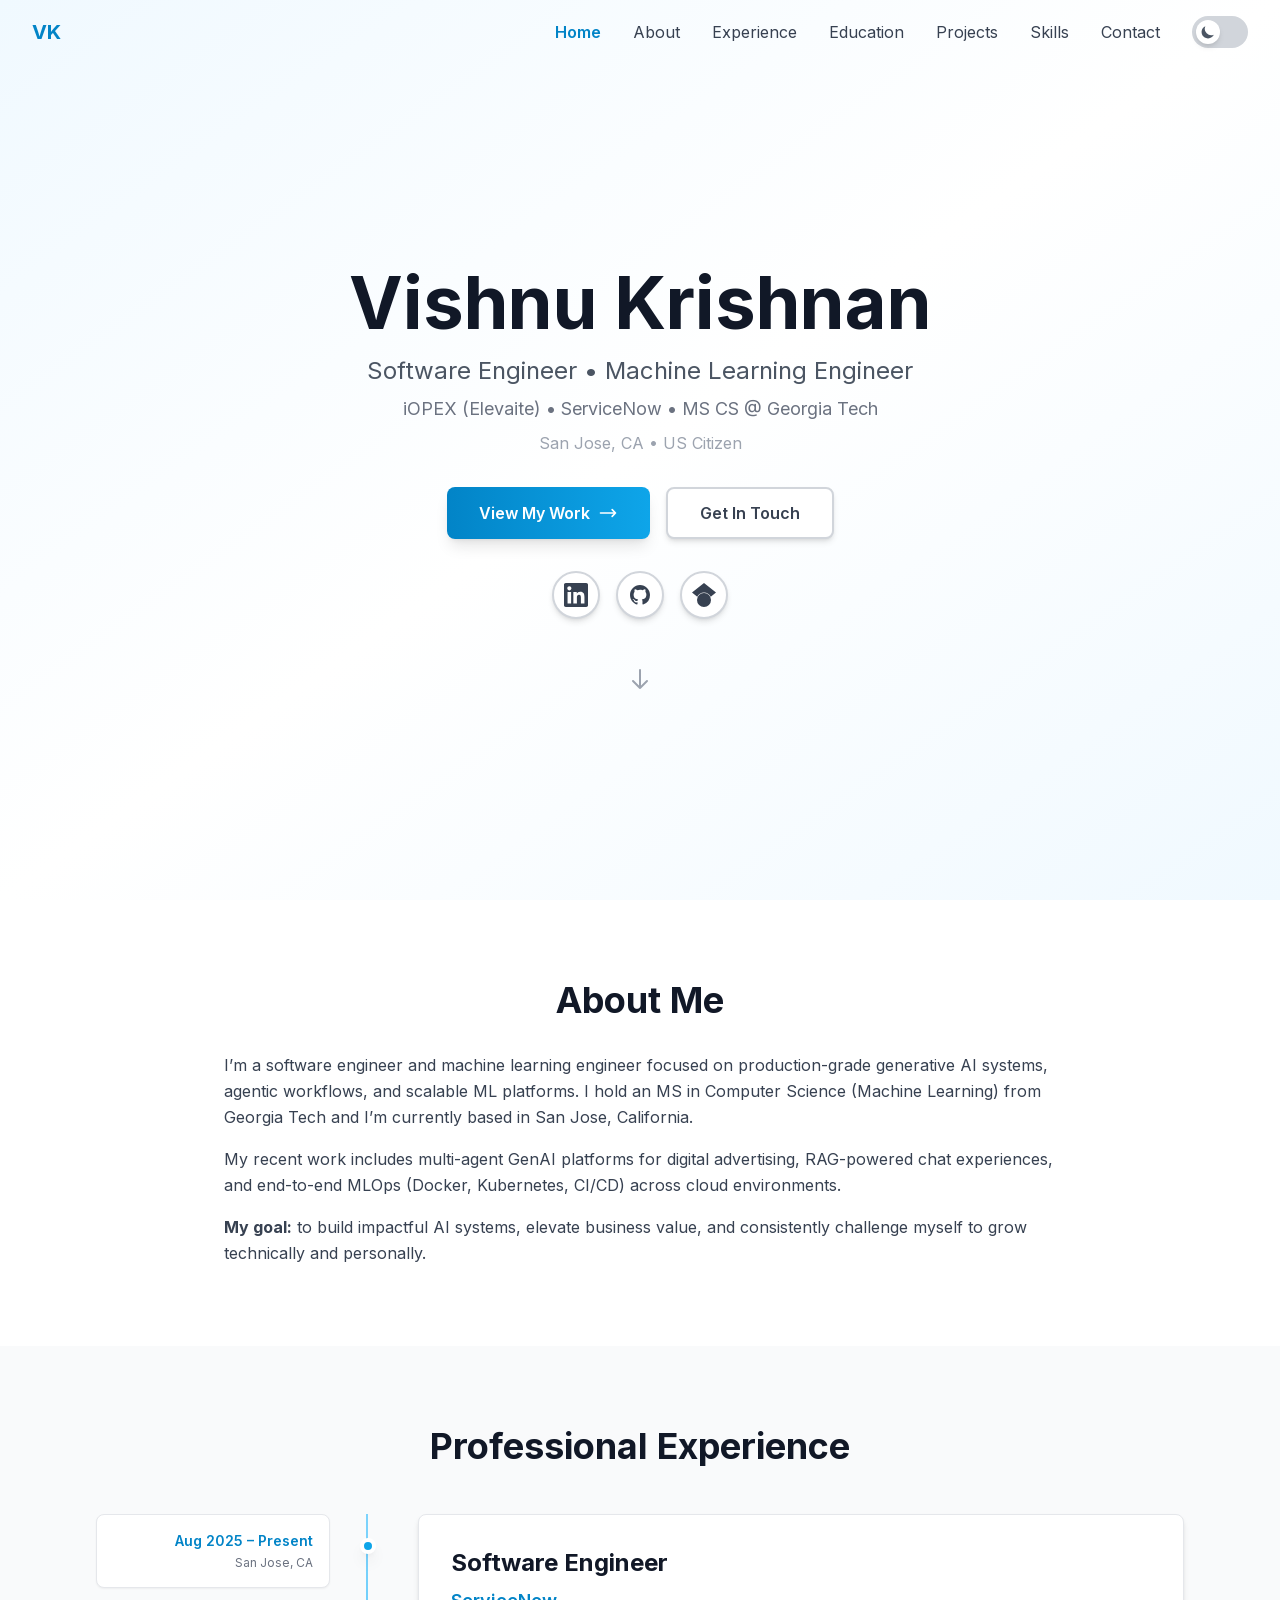
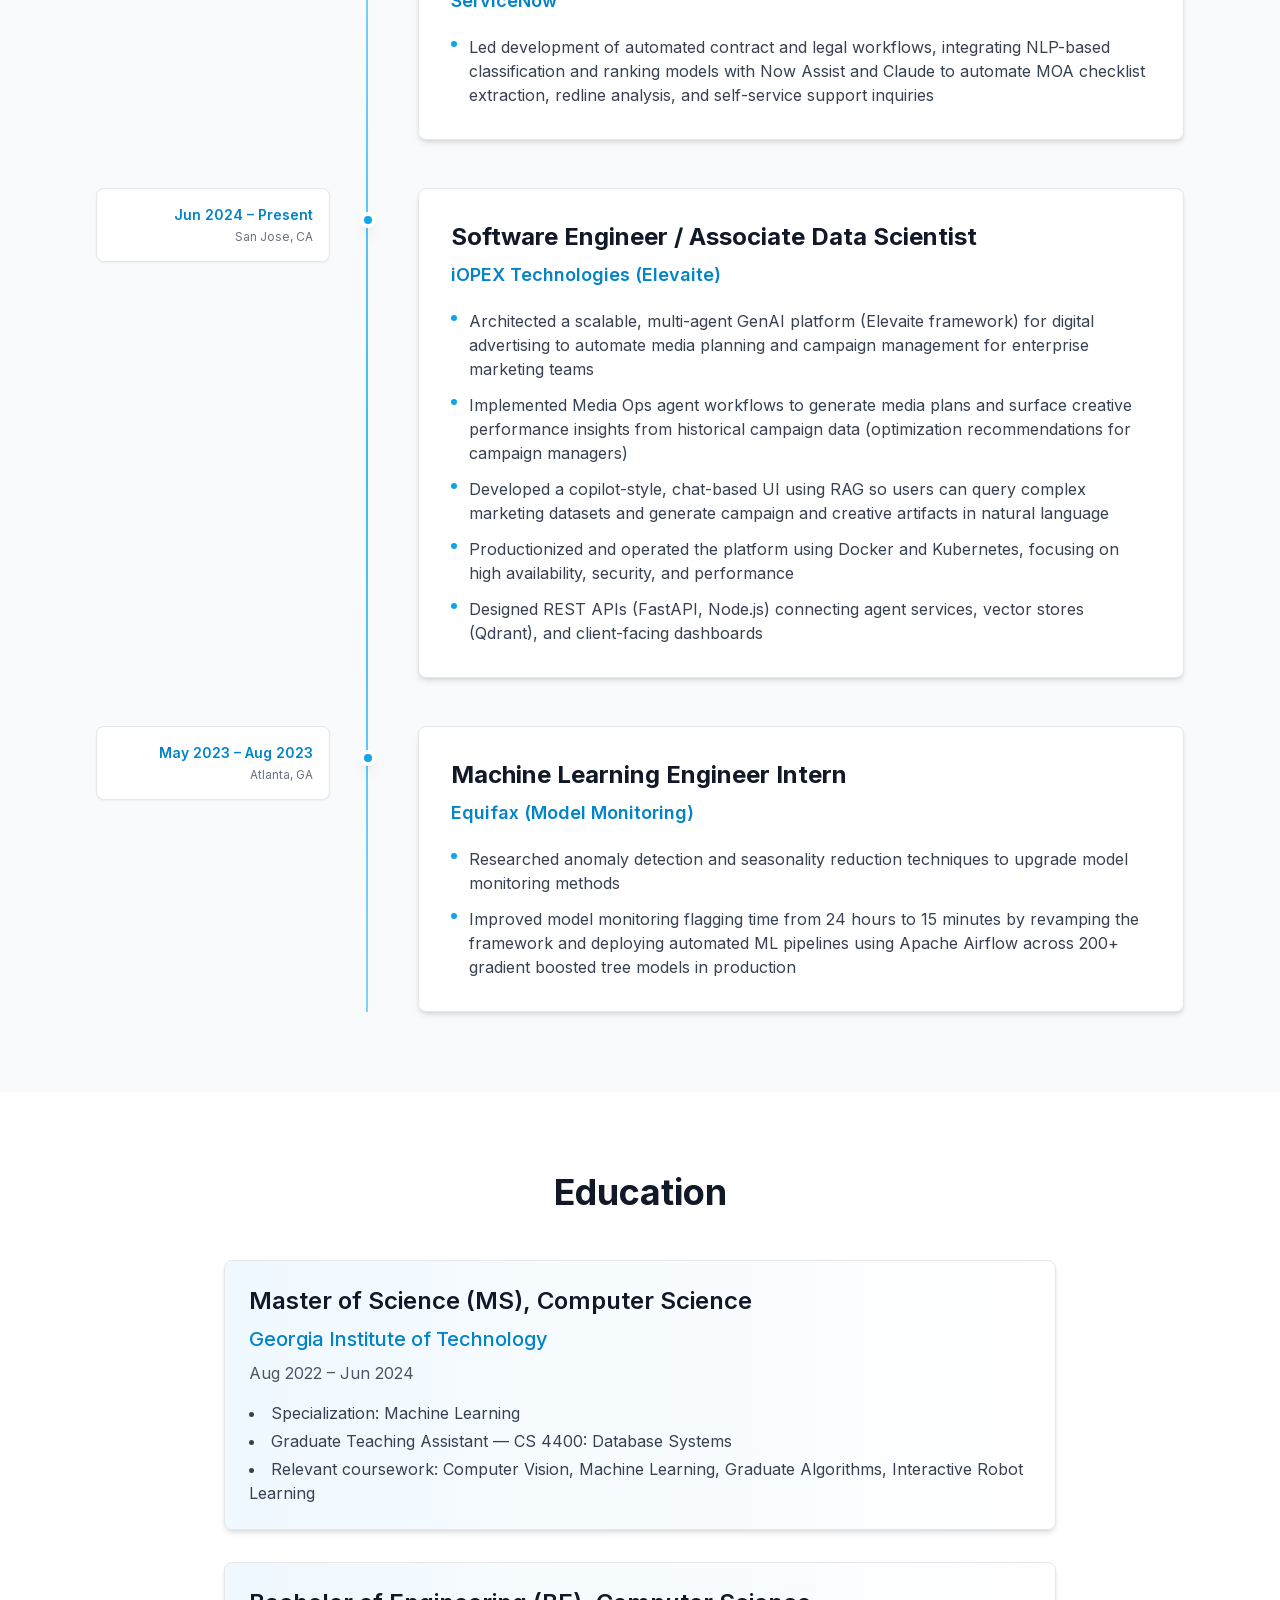
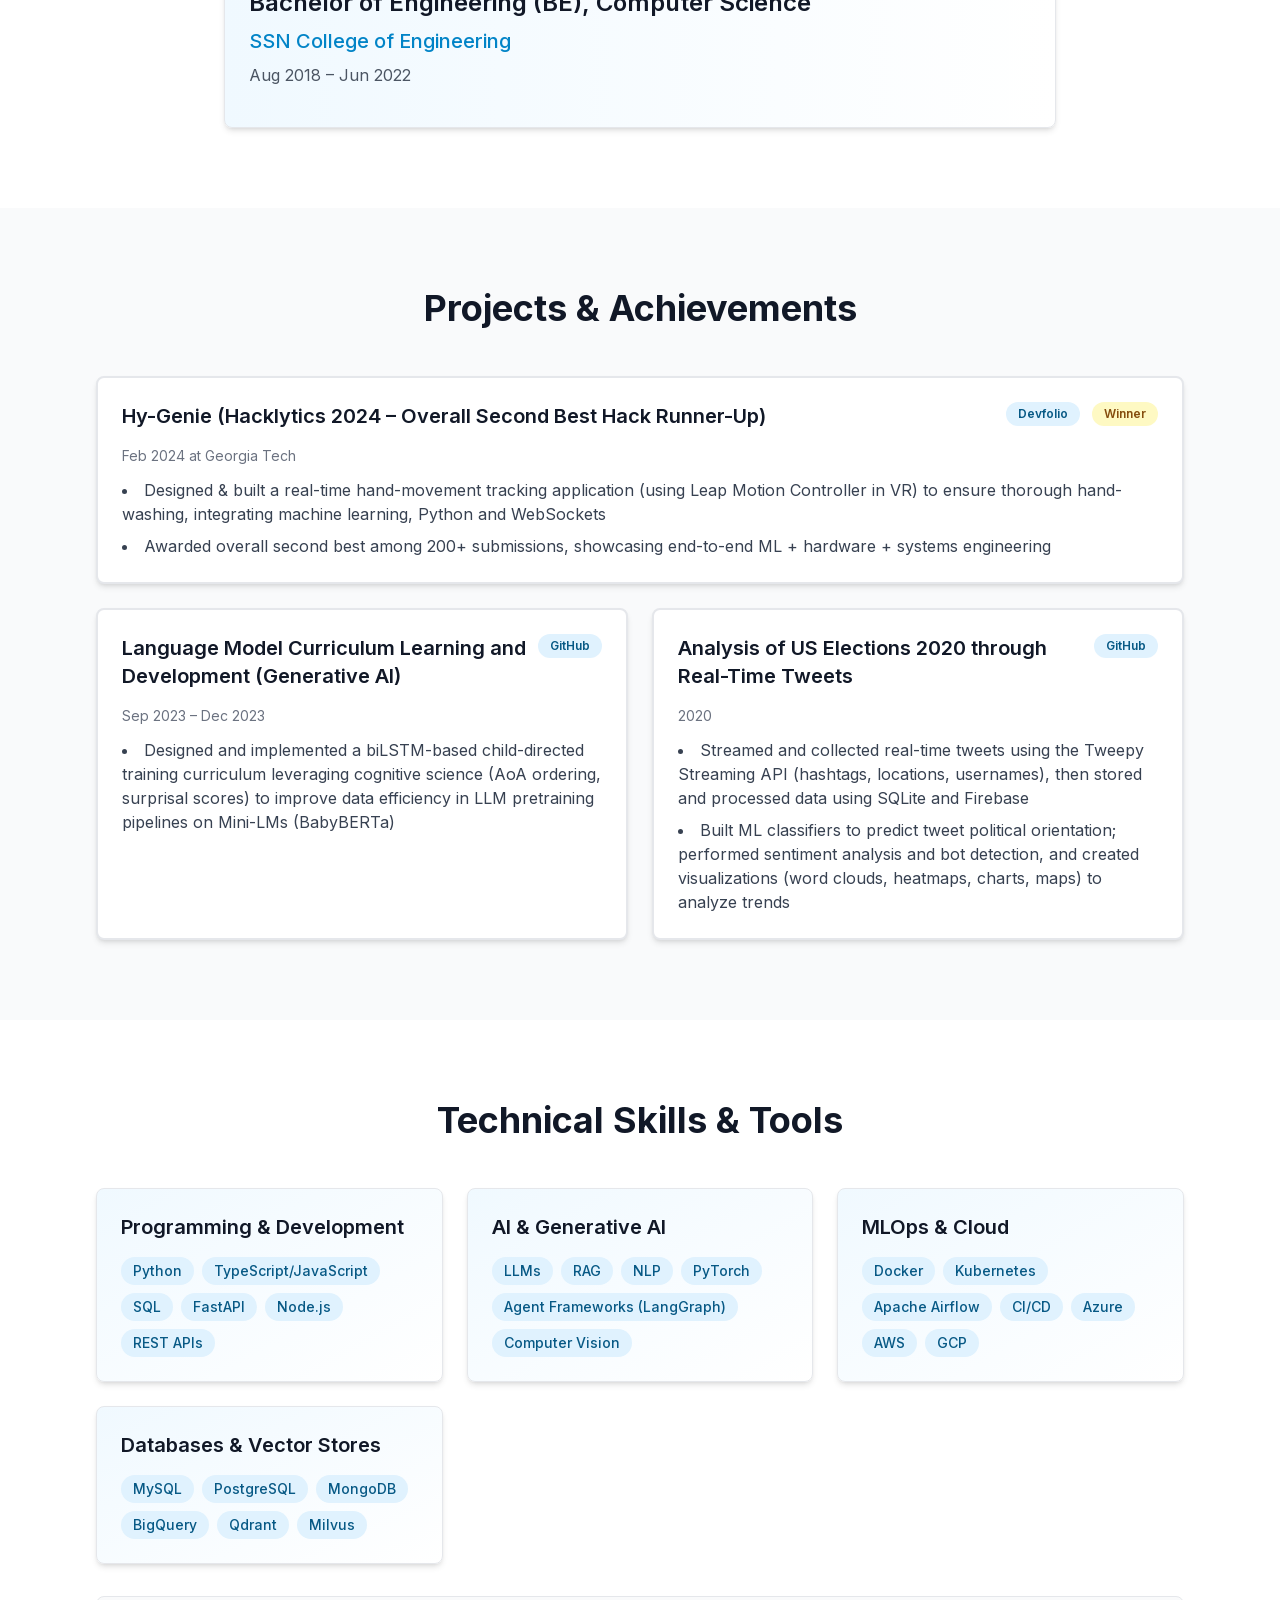
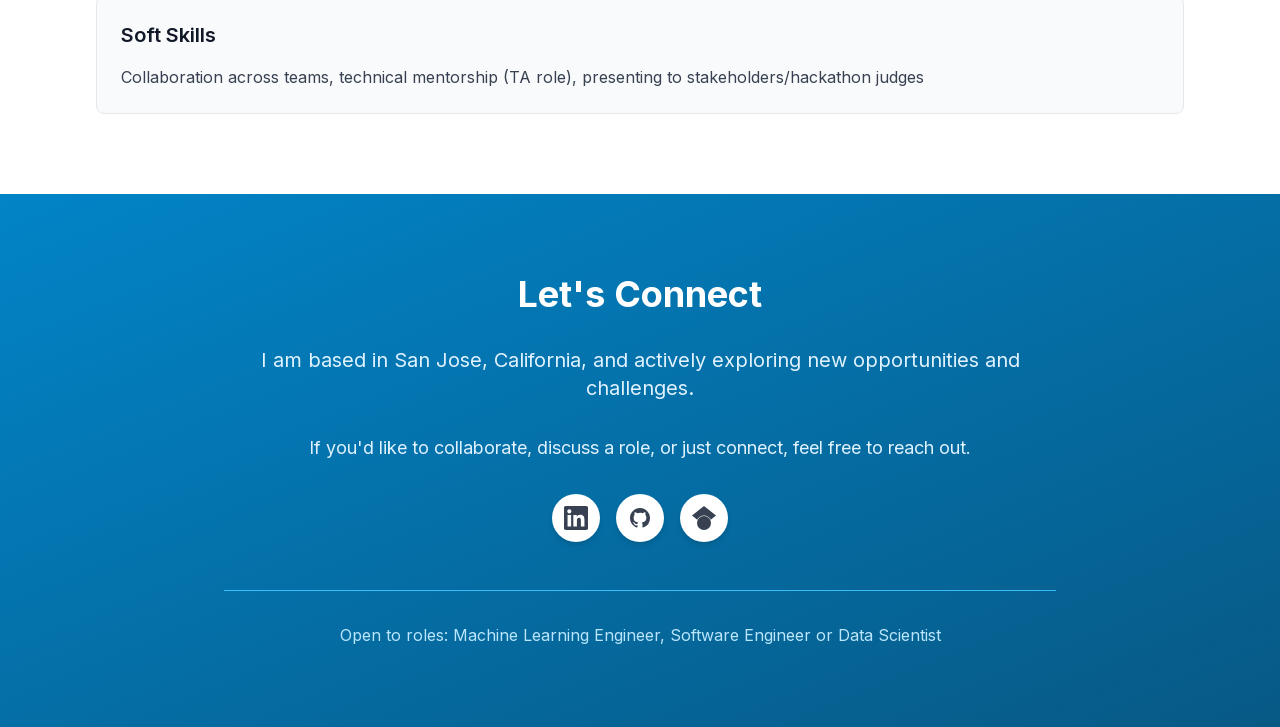
==== index.html @ e39f7e52 "Deploy from 47ae79b87de64cad9a651f3a9d66c6496c48bd97" ====
<!DOCTYPE html><!--d2uGFlvazIQq49kBlfays--><html lang="en"><head><meta charSet="utf-8"/><meta name="viewport" content="width=device-width, initial-scale=1"/><link rel="preload" href="/_next/static/media/e4af272ccee01ff0-s.p.woff2" as="font" crossorigin="" type="font/woff2"/><link rel="stylesheet" href="/_next/static/css/2ed8028b4130b2f9.css" data-precedence="next"/><link rel="preload" as="script" fetchPriority="low" href="/_next/static/chunks/webpack-615d639bc620ad9d.js"/><script src="/_next/static/chunks/4bd1b696-c023c6e3521b1417.js" async=""></script><script src="/_next/static/chunks/255-ef5aca904e43acf3.js" async=""></script><script src="/_next/static/chunks/main-app-638ebff8f146d0a7.js" async=""></script><script src="/_next/static/chunks/app/layout-6a47967f310f1dbd.js" async=""></script><script src="/_next/static/chunks/app/page-94060daf1f80b3a6.js" async=""></script><meta name="next-size-adjust" content=""/><title>Vishnu Krishnan | Software Engineer &amp; Machine Learning Engineer</title><meta name="description" content="Software Engineer and Machine Learning Engineer with experience in generative AI, agentic workflows, RAG systems, MLOps, and scalable production platforms."/><meta property="og:title" content="Vishnu Krishnan | Software Engineer &amp; Machine Learning Engineer"/><meta property="og:description" content="Software Engineer and Machine Learning Engineer with experience in generative AI, agentic workflows, RAG systems, MLOps, and scalable production platforms."/><meta property="og:url" content="https://vishnukk33.github.io/Vishnu_Resume/"/><meta property="og:site_name" content="Vishnu Krishnan Portfolio"/><meta property="og:locale" content="en_US"/><meta property="og:type" content="website"/><meta name="twitter:card" content="summary_large_image"/><meta name="twitter:title" content="Vishnu Krishnan | Software Engineer &amp; Machine Learning Engineer"/><meta name="twitter:description" content="Software Engineer and Machine Learning Engineer with experience in generative AI, agentic workflows, RAG systems, MLOps, and scalable production platforms."/><link rel="icon" href="/icon.svg?74b4d57d256faf26" type="image/svg+xml" sizes="any"/><script src="/_next/static/chunks/polyfills-42372ed130431b0a.js" noModule=""></script></head><body class="__className_f367f3"><div hidden=""><!--$--><!--/$--></div><main class="min-h-screen"><nav class="fixed top-0 left-0 right-0 z-50 transition-all duration-300 bg-transparent"><div class="max-w-7xl mx-auto px-4 sm:px-6 lg:px-8"><div class="flex justify-between items-center h-16"><div class="text-xl font-bold text-primary-600 dark:text-primary-400">VK</div><div class="hidden md:flex space-x-8 items-center"><button class="transition-colors duration-200 text-gray-700 dark:text-gray-300 hover:text-primary-600 dark:hover:text-primary-400">Home</button><button class="transition-colors duration-200 text-gray-700 dark:text-gray-300 hover:text-primary-600 dark:hover:text-primary-400">About</button><button class="transition-colors duration-200 text-gray-700 dark:text-gray-300 hover:text-primary-600 dark:hover:text-primary-400">Experience</button><button class="transition-colors duration-200 text-gray-700 dark:text-gray-300 hover:text-primary-600 dark:hover:text-primary-400">Education</button><button class="transition-colors duration-200 text-gray-700 dark:text-gray-300 hover:text-primary-600 dark:hover:text-primary-400">Projects</button><button class="transition-colors duration-200 text-gray-700 dark:text-gray-300 hover:text-primary-600 dark:hover:text-primary-400">Skills</button><button class="transition-colors duration-200 text-gray-700 dark:text-gray-300 hover:text-primary-600 dark:hover:text-primary-400">Contact</button><button class="relative w-14 h-8 rounded-full bg-gray-300 dark:bg-gray-700 transition-colors duration-300 focus:outline-none focus:ring-2 focus:ring-primary-500 focus:ring-offset-2 dark:focus:ring-offset-gray-800" aria-label="Toggle dark mode"><span class="absolute top-1 left-1 w-6 h-6 bg-white rounded-full shadow-md transform transition-transform duration-300 translate-x-0"><span class="absolute inset-0 flex items-center justify-center"><svg class="w-4 h-4 text-gray-600" fill="currentColor" viewBox="0 0 20 20"><path d="M17.293 13.293A8 8 0 016.707 2.707a8.001 8.001 0 1010.586 10.586z"></path></svg></span></span></button></div><div class="flex items-center gap-4 md:hidden"><button class="relative w-14 h-8 rounded-full bg-gray-300 dark:bg-gray-700 transition-colors duration-300 focus:outline-none focus:ring-2 focus:ring-primary-500 focus:ring-offset-2 dark:focus:ring-offset-gray-800" aria-label="Toggle dark mode"><span class="absolute top-1 left-1 w-6 h-6 bg-white rounded-full shadow-md transform transition-transform duration-300 translate-x-0"><span class="absolute inset-0 flex items-center justify-center"><svg class="w-4 h-4 text-gray-600" fill="currentColor" viewBox="0 0 20 20"><path d="M17.293 13.293A8 8 0 016.707 2.707a8.001 8.001 0 1010.586 10.586z"></path></svg></span></span></button><button class="text-gray-700 dark:text-gray-300 hover:text-primary-600 dark:hover:text-primary-400 transition-colors duration-200 p-2" aria-label="Toggle menu">☰</button></div></div><div class="md:hidden overflow-hidden transition-all duration-300 ease-in-out max-h-0 opacity-0"><div class="border-t border-gray-200 dark:border-gray-700 py-4 pb-6"><div class="flex flex-col space-y-2 px-2"><button class="text-left px-4 py-2.5 rounded-md transition-colors duration-200 text-gray-700 dark:text-gray-300 hover:text-primary-600 dark:hover:text-primary-400 hover:bg-gray-100 dark:hover:bg-gray-800">Home</button><button class="text-left px-4 py-2.5 rounded-md transition-colors duration-200 text-gray-700 dark:text-gray-300 hover:text-primary-600 dark:hover:text-primary-400 hover:bg-gray-100 dark:hover:bg-gray-800">About</button><button class="text-left px-4 py-2.5 rounded-md transition-colors duration-200 text-gray-700 dark:text-gray-300 hover:text-primary-600 dark:hover:text-primary-400 hover:bg-gray-100 dark:hover:bg-gray-800">Experience</button><button class="text-left px-4 py-2.5 rounded-md transition-colors duration-200 text-gray-700 dark:text-gray-300 hover:text-primary-600 dark:hover:text-primary-400 hover:bg-gray-100 dark:hover:bg-gray-800">Education</button><button class="text-left px-4 py-2.5 rounded-md transition-colors duration-200 text-gray-700 dark:text-gray-300 hover:text-primary-600 dark:hover:text-primary-400 hover:bg-gray-100 dark:hover:bg-gray-800">Projects</button><button class="text-left px-4 py-2.5 rounded-md transition-colors duration-200 text-gray-700 dark:text-gray-300 hover:text-primary-600 dark:hover:text-primary-400 hover:bg-gray-100 dark:hover:bg-gray-800">Skills</button><button class="text-left px-4 py-2.5 rounded-md transition-colors duration-200 text-gray-700 dark:text-gray-300 hover:text-primary-600 dark:hover:text-primary-400 hover:bg-gray-100 dark:hover:bg-gray-800">Contact</button></div></div></div></div></nav><section id="home" class="min-h-screen flex items-center justify-center bg-gradient-to-br from-primary-50 via-white to-primary-50 dark:from-gray-900 dark:via-gray-800 dark:to-gray-900 pt-16"><div class="max-w-4xl mx-auto px-4 sm:px-6 lg:px-8 text-center"><div class="mb-8"><h1 class="text-5xl md:text-7xl font-bold text-gray-900 dark:text-white mb-4">Vishnu Krishnan</h1><p class="text-xl md:text-2xl text-gray-600 dark:text-gray-300 mb-2">Software Engineer • Machine Learning Engineer</p><p class="text-lg text-gray-500 dark:text-gray-400">iOPEX (Elevaite) • ServiceNow • MS CS @ Georgia Tech</p><p class="text-base text-gray-400 dark:text-gray-400 mt-2">San Jose, CA • US Citizen</p></div><div class="flex flex-wrap justify-center gap-4 mt-8 mb-8"><button class="px-8 py-3 bg-gradient-to-r from-primary-600 to-primary-500 dark:from-primary-500 dark:to-primary-400 text-white rounded-lg hover:from-primary-700 hover:to-primary-600 dark:hover:from-primary-600 dark:hover:to-primary-500 transition-all duration-200 shadow-lg hover:shadow-xl font-semibold flex items-center gap-2">View My Work<svg class="w-5 h-5" fill="none" stroke-linecap="round" stroke-linejoin="round" stroke-width="2" viewBox="0 0 24 24" stroke="currentColor"><path d="M17 8l4 4m0 0l-4 4m4-4H3"></path></svg></button><button class="px-8 py-3 bg-white dark:bg-gray-800 text-gray-700 dark:text-gray-200 border-2 border-gray-300 dark:border-gray-600 rounded-lg hover:border-gray-400 dark:hover:border-gray-500 hover:bg-gray-50 dark:hover:bg-gray-700 transition-all duration-200 shadow-md hover:shadow-lg font-semibold">Get In Touch</button></div><div class="flex justify-center gap-4 mt-8"><a href="https://www.linkedin.com/in/vishnukkrishnan/" target="_blank" rel="noopener noreferrer" class="w-12 h-12 bg-white dark:bg-gray-800 border-2 border-gray-300 dark:border-gray-600 rounded-full flex items-center justify-center hover:border-primary-500 dark:hover:border-primary-400 hover:bg-primary-50 dark:hover:bg-primary-900/20 transition-all duration-200 shadow-md hover:shadow-lg" aria-label="LinkedIn"><svg class="w-6 h-6 text-gray-700 dark:text-gray-300" fill="currentColor" viewBox="0 0 24 24"><path d="M20.447 20.452h-3.554v-5.569c0-1.328-.027-3.037-1.852-3.037-1.853 0-2.136 1.445-2.136 2.939v5.667H9.351V9h3.414v1.561h.046c.477-.9 1.637-1.85 3.37-1.85 3.601 0 4.267 2.37 4.267 5.455v6.286zM5.337 7.433c-1.144 0-2.063-.926-2.063-2.065 0-1.138.92-2.063 2.063-2.063 1.14 0 2.064.925 2.064 2.063 0 1.139-.925 2.065-2.064 2.065zm1.782 13.019H3.555V9h3.564v11.452zM22.225 0H1.771C.792 0 0 .774 0 1.729v20.542C0 23.227.792 24 1.771 24h20.451C23.2 24 24 23.227 24 22.271V1.729C24 .774 23.2 0 22.222 0h.003z"></path></svg></a><a href="https://github.com/Vishnukk33/" target="_blank" rel="noopener noreferrer" class="w-12 h-12 bg-white dark:bg-gray-800 border-2 border-gray-300 dark:border-gray-600 rounded-full flex items-center justify-center hover:border-gray-800 dark:hover:border-gray-400 hover:bg-gray-50 dark:hover:bg-gray-700 transition-all duration-200 shadow-md hover:shadow-lg" aria-label="GitHub"><svg class="w-6 h-6 text-gray-700 dark:text-gray-300" fill="currentColor" viewBox="0 0 24 24"><path fill-rule="evenodd" d="M12 2C6.477 2 2 6.484 2 12.017c0 4.425 2.865 8.18 6.839 9.504.5.092.682-.217.682-.483 0-.237-.008-.868-.013-1.703-2.782.605-3.369-1.343-3.369-1.343-.454-1.158-1.11-1.466-1.11-1.466-.908-.62.069-.608.069-.608 1.003.07 1.531 1.032 1.531 1.032.892 1.53 2.341 1.088 2.91.832.092-.647.35-1.088.636-1.338-2.22-.253-4.555-1.113-4.555-4.951 0-1.093.39-1.988 1.029-2.688-.103-.253-.446-1.272.098-2.65 0 0 .84-.27 2.75 1.026A9.564 9.564 0 0112 6.844c.85.004 1.705.115 2.504.337 1.909-1.296 2.747-1.027 2.747-1.027.546 1.379.202 2.398.1 2.651.64.7 1.028 1.595 1.028 2.688 0 3.848-2.339 4.695-4.566 4.943.359.309.678.92.678 1.855 0 1.338-.012 2.419-.012 2.747 0 .268.18.58.688.482A10.019 10.019 0 0022 12.017C22 6.484 17.522 2 12 2z" clip-rule="evenodd"></path></svg></a><a href="https://scholar.google.com/citations?user=-qwIeaEAAAAJ&amp;hl=en" target="_blank" rel="noopener noreferrer" class="w-12 h-12 bg-white dark:bg-gray-800 border-2 border-gray-300 dark:border-gray-600 rounded-full flex items-center justify-center hover:border-blue-600 dark:hover:border-blue-400 hover:bg-blue-50 dark:hover:bg-blue-900/20 transition-all duration-200 shadow-md hover:shadow-lg" aria-label="Google Scholar"><svg class="w-6 h-6 text-gray-700 dark:text-gray-300" fill="currentColor" viewBox="0 0 24 24"><path d="M5.242 13.769L0 9.5 12 0l12 9.5-5.242 4.269C17.548 11.249 14.978 9.5 12 9.5c-2.977 0-5.548 1.748-6.758 4.269zM12 10a7 7 0 1 0 0 14 7 7 0 0 0 0-14z"></path></svg></a></div><div class="mt-12"><a href="#about" class="inline-block animate-bounce"><svg class="w-6 h-6 text-gray-400 dark:text-gray-400" fill="none" stroke-linecap="round" stroke-linejoin="round" stroke-width="2" viewBox="0 0 24 24" stroke="currentColor"><path d="M19 14l-7 7m0 0l-7-7m7 7V3"></path></svg></a></div></div></section><section id="about" class="py-20 bg-white dark:bg-gray-900"><div class="max-w-4xl mx-auto px-4 sm:px-6 lg:px-8"><h2 class="text-4xl font-bold text-gray-900 dark:text-white mb-8 text-center">About Me</h2><div class="prose prose-lg max-w-none dark:prose-invert"><p class="text-gray-700 dark:text-gray-300 leading-relaxed mb-4">I’m a software engineer and machine learning engineer focused on production-grade generative AI systems, agentic workflows, and scalable ML platforms. I hold an MS in Computer Science (Machine Learning) from Georgia Tech and I’m currently based in San Jose, California.</p><p class="text-gray-700 dark:text-gray-300 leading-relaxed mb-4">My recent work includes multi-agent GenAI platforms for digital advertising, RAG-powered chat experiences, and end-to-end MLOps (Docker, Kubernetes, CI/CD) across cloud environments.</p><p class="text-gray-700 dark:text-gray-300 leading-relaxed"><strong>My goal:</strong> to build impactful AI systems, elevate business value, and consistently challenge myself to grow technically and personally.</p></div></div></section><section id="experience" class="py-12 sm:py-16 md:py-20 bg-gray-50 dark:bg-gray-800"><div class="max-w-6xl mx-auto px-4 sm:px-6 lg:px-8"><h2 class="text-3xl sm:text-4xl font-bold text-gray-900 dark:text-white mb-8 sm:mb-12 text-center">Professional Experience</h2><div class="relative"><div class="absolute left-8 md:left-1/4 top-0 bottom-0 w-0.5 bg-gradient-to-b from-primary-300 via-primary-400 to-primary-300 dark:from-primary-700 dark:via-primary-600 dark:to-primary-700 transform md:-translate-x-0.5 hidden md:block"></div><div class="space-y-6 sm:space-y-8 md:space-y-12"><div class="relative flex flex-col md:flex-row gap-4 md:gap-6 group"><div class="absolute left-8 md:left-1/4 top-6 w-4 h-4 rounded-full bg-primary-500 dark:bg-primary-400 border-4 border-white dark:border-gray-800 shadow-lg transform md:-translate-x-2 z-10 hidden md:block"></div><div class="md:w-1/4 md:pr-8 md:text-right order-1"><div class="bg-white dark:bg-gray-900 rounded-lg shadow-sm p-3 sm:p-4 md:p-4 border border-gray-200 dark:border-gray-700 group-hover:shadow-md transition-all duration-300"><p class="text-xs sm:text-sm font-semibold text-primary-600 dark:text-primary-400 mb-1">Aug 2025 – Present</p><p class="text-xs text-gray-500 dark:text-gray-400">San Jose, CA</p></div></div><div class="md:w-3/4 md:pl-8 order-2"><div class="bg-white dark:bg-gray-900 rounded-lg shadow-md p-5 sm:p-6 md:p-8 border border-gray-200 dark:border-gray-700 hover:shadow-xl hover:border-primary-300 dark:hover:border-primary-600 transition-all duration-300"><div class="mb-4 sm:mb-5"><h3 class="text-xl sm:text-2xl font-bold text-gray-900 dark:text-white mb-1 sm:mb-2">Software Engineer</h3><p class="text-base sm:text-lg text-primary-600 dark:text-primary-400 font-semibold">ServiceNow</p></div><div class="space-y-2 sm:space-y-3"><div class="flex gap-2 sm:gap-3 text-gray-700 dark:text-gray-300 leading-relaxed"><div class="flex-shrink-0 mt-1.5"><div class="w-1.5 h-1.5 rounded-full bg-primary-500 dark:bg-primary-400"></div></div><p class="flex-1 text-sm sm:text-base leading-relaxed">Led development of automated contract and legal workflows, integrating NLP-based classification and ranking models with Now Assist and Claude to automate MOA checklist extraction, redline analysis, and self-service support inquiries</p></div></div></div></div></div><div class="relative flex flex-col md:flex-row gap-4 md:gap-6 group"><div class="absolute left-8 md:left-1/4 top-6 w-4 h-4 rounded-full bg-primary-500 dark:bg-primary-400 border-4 border-white dark:border-gray-800 shadow-lg transform md:-translate-x-2 z-10 hidden md:block"></div><div class="md:w-1/4 md:pr-8 md:text-right order-1"><div class="bg-white dark:bg-gray-900 rounded-lg shadow-sm p-3 sm:p-4 md:p-4 border border-gray-200 dark:border-gray-700 group-hover:shadow-md transition-all duration-300"><p class="text-xs sm:text-sm font-semibold text-primary-600 dark:text-primary-400 mb-1">Jun 2024 – Present</p><p class="text-xs text-gray-500 dark:text-gray-400">San Jose, CA</p></div></div><div class="md:w-3/4 md:pl-8 order-2"><div class="bg-white dark:bg-gray-900 rounded-lg shadow-md p-5 sm:p-6 md:p-8 border border-gray-200 dark:border-gray-700 hover:shadow-xl hover:border-primary-300 dark:hover:border-primary-600 transition-all duration-300"><div class="mb-4 sm:mb-5"><h3 class="text-xl sm:text-2xl font-bold text-gray-900 dark:text-white mb-1 sm:mb-2">Software Engineer / Associate Data Scientist</h3><p class="text-base sm:text-lg text-primary-600 dark:text-primary-400 font-semibold">iOPEX Technologies (Elevaite)</p></div><div class="space-y-2 sm:space-y-3"><div class="flex gap-2 sm:gap-3 text-gray-700 dark:text-gray-300 leading-relaxed"><div class="flex-shrink-0 mt-1.5"><div class="w-1.5 h-1.5 rounded-full bg-primary-500 dark:bg-primary-400"></div></div><p class="flex-1 text-sm sm:text-base leading-relaxed">Architected a scalable, multi-agent GenAI platform (Elevaite framework) for digital advertising to automate media planning and campaign management for enterprise marketing teams</p></div><div class="flex gap-2 sm:gap-3 text-gray-700 dark:text-gray-300 leading-relaxed"><div class="flex-shrink-0 mt-1.5"><div class="w-1.5 h-1.5 rounded-full bg-primary-500 dark:bg-primary-400"></div></div><p class="flex-1 text-sm sm:text-base leading-relaxed">Implemented Media Ops agent workflows to generate media plans and surface creative performance insights from historical campaign data (optimization recommendations for campaign managers)</p></div><div class="flex gap-2 sm:gap-3 text-gray-700 dark:text-gray-300 leading-relaxed"><div class="flex-shrink-0 mt-1.5"><div class="w-1.5 h-1.5 rounded-full bg-primary-500 dark:bg-primary-400"></div></div><p class="flex-1 text-sm sm:text-base leading-relaxed">Developed a copilot-style, chat-based UI using RAG so users can query complex marketing datasets and generate campaign and creative artifacts in natural language</p></div><div class="flex gap-2 sm:gap-3 text-gray-700 dark:text-gray-300 leading-relaxed"><div class="flex-shrink-0 mt-1.5"><div class="w-1.5 h-1.5 rounded-full bg-primary-500 dark:bg-primary-400"></div></div><p class="flex-1 text-sm sm:text-base leading-relaxed">Productionized and operated the platform using Docker and Kubernetes, focusing on high availability, security, and performance</p></div><div class="flex gap-2 sm:gap-3 text-gray-700 dark:text-gray-300 leading-relaxed"><div class="flex-shrink-0 mt-1.5"><div class="w-1.5 h-1.5 rounded-full bg-primary-500 dark:bg-primary-400"></div></div><p class="flex-1 text-sm sm:text-base leading-relaxed">Designed REST APIs (FastAPI, Node.js) connecting agent services, vector stores (Qdrant), and client-facing dashboards</p></div></div></div></div></div><div class="relative flex flex-col md:flex-row gap-4 md:gap-6 group"><div class="absolute left-8 md:left-1/4 top-6 w-4 h-4 rounded-full bg-primary-500 dark:bg-primary-400 border-4 border-white dark:border-gray-800 shadow-lg transform md:-translate-x-2 z-10 hidden md:block"></div><div class="md:w-1/4 md:pr-8 md:text-right order-1"><div class="bg-white dark:bg-gray-900 rounded-lg shadow-sm p-3 sm:p-4 md:p-4 border border-gray-200 dark:border-gray-700 group-hover:shadow-md transition-all duration-300"><p class="text-xs sm:text-sm font-semibold text-primary-600 dark:text-primary-400 mb-1">May 2023 – Aug 2023</p><p class="text-xs text-gray-500 dark:text-gray-400">Atlanta, GA</p></div></div><div class="md:w-3/4 md:pl-8 order-2"><div class="bg-white dark:bg-gray-900 rounded-lg shadow-md p-5 sm:p-6 md:p-8 border border-gray-200 dark:border-gray-700 hover:shadow-xl hover:border-primary-300 dark:hover:border-primary-600 transition-all duration-300"><div class="mb-4 sm:mb-5"><h3 class="text-xl sm:text-2xl font-bold text-gray-900 dark:text-white mb-1 sm:mb-2">Machine Learning Engineer Intern</h3><p class="text-base sm:text-lg text-primary-600 dark:text-primary-400 font-semibold">Equifax (Model Monitoring)</p></div><div class="space-y-2 sm:space-y-3"><div class="flex gap-2 sm:gap-3 text-gray-700 dark:text-gray-300 leading-relaxed"><div class="flex-shrink-0 mt-1.5"><div class="w-1.5 h-1.5 rounded-full bg-primary-500 dark:bg-primary-400"></div></div><p class="flex-1 text-sm sm:text-base leading-relaxed">Researched anomaly detection and seasonality reduction techniques to upgrade model monitoring methods</p></div><div class="flex gap-2 sm:gap-3 text-gray-700 dark:text-gray-300 leading-relaxed"><div class="flex-shrink-0 mt-1.5"><div class="w-1.5 h-1.5 rounded-full bg-primary-500 dark:bg-primary-400"></div></div><p class="flex-1 text-sm sm:text-base leading-relaxed">Improved model monitoring flagging time from 24 hours to 15 minutes by revamping the framework and deploying automated ML pipelines using Apache Airflow across 200+ gradient boosted tree models in production</p></div></div></div></div></div></div></div></div></section><section id="education" class="py-20 bg-white dark:bg-gray-900"><div class="max-w-4xl mx-auto px-4 sm:px-6 lg:px-8"><h2 class="text-4xl font-bold text-gray-900 dark:text-white mb-12 text-center">Education</h2><div class="space-y-8"><div class="bg-gradient-to-r from-primary-50 to-white dark:from-gray-800 dark:to-gray-900 rounded-lg shadow-md p-6 border border-gray-200 dark:border-gray-700 hover:shadow-xl hover:border-primary-300 dark:hover:border-primary-600 transition-all duration-300"><h3 class="text-2xl font-semibold text-gray-900 dark:text-white mb-2">Master of Science (MS), Computer Science</h3><p class="text-xl text-primary-600 dark:text-primary-400 font-medium mb-2">Georgia Institute of Technology</p><p class="text-gray-600 dark:text-gray-400 mb-4">Aug 2022 – Jun 2024</p><ul class="list-disc list-inside space-y-1 text-gray-700 dark:text-gray-300"><li>Specialization: Machine Learning</li><li>Graduate Teaching Assistant — CS 4400: Database Systems</li><li>Relevant coursework: Computer Vision, Machine Learning, Graduate Algorithms, Interactive Robot Learning</li></ul></div><div class="bg-gradient-to-r from-primary-50 to-white dark:from-gray-800 dark:to-gray-900 rounded-lg shadow-md p-6 border border-gray-200 dark:border-gray-700 hover:shadow-xl hover:border-primary-300 dark:hover:border-primary-600 transition-all duration-300"><h3 class="text-2xl font-semibold text-gray-900 dark:text-white mb-2">Bachelor of Engineering (BE), Computer Science</h3><p class="text-xl text-primary-600 dark:text-primary-400 font-medium mb-2">SSN College of Engineering</p><p class="text-gray-600 dark:text-gray-400 mb-4">Aug 2018 – Jun 2022</p></div></div></div></section><section id="projects" class="py-20 bg-gray-50 dark:bg-gray-800"><div class="max-w-6xl mx-auto px-4 sm:px-6 lg:px-8"><h2 class="text-4xl font-bold text-gray-900 dark:text-white mb-12 text-center">Projects &amp; Achievements</h2><div class="grid gap-6 justify-items-stretch md:grid-cols-2"><div class="w-full bg-white dark:bg-gray-900 rounded-lg shadow-md p-6 border-2 border-gray-200 dark:border-gray-700 hover:shadow-xl hover:border-primary-300 dark:hover:border-primary-600 transition-all duration-300 justify-self-stretch col-span-1 md:col-span-2"><div class="flex items-start justify-between mb-4"><h3 class="text-xl font-semibold text-gray-900 dark:text-white">Hy-Genie (Hacklytics 2024 – Overall Second Best Hack Runner-Up)</h3><div class="flex items-center gap-3 flex-shrink-0"><a href="https://devfolio.co/projects/hygenie-making-hands-cleaner-one-step-at-a-time-fa67" target="_blank" rel="noopener noreferrer" class="text-xs font-semibold px-3 py-1 rounded-full bg-primary-100 dark:bg-primary-900/30 text-primary-800 dark:text-primary-200 hover:bg-primary-200 dark:hover:bg-primary-900/50 transition-colors duration-200" aria-label="Open link: Devfolio">Devfolio</a><span class="bg-yellow-100 dark:bg-yellow-900 text-yellow-800 dark:text-yellow-200 text-xs font-semibold px-3 py-1 rounded-full">Winner</span></div></div><p class="text-gray-500 dark:text-gray-400 text-sm mb-3">Feb 2024 at Georgia Tech</p><ul class="list-disc list-inside space-y-2 text-gray-700 dark:text-gray-300"><li>Designed &amp; built a real-time hand-movement tracking application (using Leap Motion Controller in VR) to ensure thorough hand-washing, integrating machine learning, Python and WebSockets</li><li>Awarded overall second best among 200+ submissions, showcasing end-to-end ML + hardware + systems engineering</li></ul></div><div class="w-full bg-white dark:bg-gray-900 rounded-lg shadow-md p-6 border-2 border-gray-200 dark:border-gray-700 hover:shadow-xl hover:border-primary-300 dark:hover:border-primary-600 transition-all duration-300 justify-self-stretch col-span-1"><div class="flex items-start justify-between mb-4"><h3 class="text-xl font-semibold text-gray-900 dark:text-white">Language Model Curriculum Learning and Development (Generative AI)</h3><div class="flex items-center gap-3 flex-shrink-0"><a href="https://github.com/sid-sr/llm-curriculum-learning" target="_blank" rel="noopener noreferrer" class="text-xs font-semibold px-3 py-1 rounded-full bg-primary-100 dark:bg-primary-900/30 text-primary-800 dark:text-primary-200 hover:bg-primary-200 dark:hover:bg-primary-900/50 transition-colors duration-200" aria-label="Open link: GitHub">GitHub</a></div></div><p class="text-gray-500 dark:text-gray-400 text-sm mb-3">Sep 2023 – Dec 2023</p><ul class="list-disc list-inside space-y-2 text-gray-700 dark:text-gray-300"><li>Designed and implemented a biLSTM-based child-directed training curriculum leveraging cognitive science (AoA ordering, surprisal scores) to improve data efficiency in LLM pretraining pipelines on Mini-LMs (BabyBERTa)</li></ul></div><div class="w-full bg-white dark:bg-gray-900 rounded-lg shadow-md p-6 border-2 border-gray-200 dark:border-gray-700 hover:shadow-xl hover:border-primary-300 dark:hover:border-primary-600 transition-all duration-300 justify-self-stretch col-span-1"><div class="flex items-start justify-between mb-4"><h3 class="text-xl font-semibold text-gray-900 dark:text-white">Analysis of US Elections 2020 through Real-Time Tweets</h3><div class="flex items-center gap-3 flex-shrink-0"><a href="https://github.com/Vishnukk33/Analysis-of-US-elections-2020-through-real-time-tweets" target="_blank" rel="noopener noreferrer" class="text-xs font-semibold px-3 py-1 rounded-full bg-primary-100 dark:bg-primary-900/30 text-primary-800 dark:text-primary-200 hover:bg-primary-200 dark:hover:bg-primary-900/50 transition-colors duration-200" aria-label="Open link: GitHub">GitHub</a></div></div><p class="text-gray-500 dark:text-gray-400 text-sm mb-3">2020</p><ul class="list-disc list-inside space-y-2 text-gray-700 dark:text-gray-300"><li>Streamed and collected real-time tweets using the Tweepy Streaming API (hashtags, locations, usernames), then stored and processed data using SQLite and Firebase</li><li>Built ML classifiers to predict tweet political orientation; performed sentiment analysis and bot detection, and created visualizations (word clouds, heatmaps, charts, maps) to analyze trends</li></ul></div></div></div></section><section id="skills" class="py-20 bg-white dark:bg-gray-900"><div class="max-w-6xl mx-auto px-4 sm:px-6 lg:px-8"><h2 class="text-4xl font-bold text-gray-900 dark:text-white mb-12 text-center">Technical Skills &amp; Tools</h2><div class="grid md:grid-cols-2 lg:grid-cols-3 gap-6"><div class="bg-gradient-to-br from-primary-50 to-white dark:from-gray-800 dark:to-gray-900 rounded-lg shadow-md p-6 border border-gray-200 dark:border-gray-700 hover:shadow-xl hover:border-primary-300 dark:hover:border-primary-600 transition-all duration-300"><h3 class="text-xl font-semibold text-gray-900 dark:text-white mb-4">Programming &amp; Development</h3><div class="flex flex-wrap gap-2"><span class="bg-primary-100 dark:bg-primary-900/30 text-primary-800 dark:text-primary-300 px-3 py-1 rounded-full text-sm font-medium">Python</span><span class="bg-primary-100 dark:bg-primary-900/30 text-primary-800 dark:text-primary-300 px-3 py-1 rounded-full text-sm font-medium">TypeScript/JavaScript</span><span class="bg-primary-100 dark:bg-primary-900/30 text-primary-800 dark:text-primary-300 px-3 py-1 rounded-full text-sm font-medium">SQL</span><span class="bg-primary-100 dark:bg-primary-900/30 text-primary-800 dark:text-primary-300 px-3 py-1 rounded-full text-sm font-medium">FastAPI</span><span class="bg-primary-100 dark:bg-primary-900/30 text-primary-800 dark:text-primary-300 px-3 py-1 rounded-full text-sm font-medium">Node.js</span><span class="bg-primary-100 dark:bg-primary-900/30 text-primary-800 dark:text-primary-300 px-3 py-1 rounded-full text-sm font-medium">REST APIs</span></div></div><div class="bg-gradient-to-br from-primary-50 to-white dark:from-gray-800 dark:to-gray-900 rounded-lg shadow-md p-6 border border-gray-200 dark:border-gray-700 hover:shadow-xl hover:border-primary-300 dark:hover:border-primary-600 transition-all duration-300"><h3 class="text-xl font-semibold text-gray-900 dark:text-white mb-4">AI &amp; Generative AI</h3><div class="flex flex-wrap gap-2"><span class="bg-primary-100 dark:bg-primary-900/30 text-primary-800 dark:text-primary-300 px-3 py-1 rounded-full text-sm font-medium">LLMs</span><span class="bg-primary-100 dark:bg-primary-900/30 text-primary-800 dark:text-primary-300 px-3 py-1 rounded-full text-sm font-medium">RAG</span><span class="bg-primary-100 dark:bg-primary-900/30 text-primary-800 dark:text-primary-300 px-3 py-1 rounded-full text-sm font-medium">NLP</span><span class="bg-primary-100 dark:bg-primary-900/30 text-primary-800 dark:text-primary-300 px-3 py-1 rounded-full text-sm font-medium">PyTorch</span><span class="bg-primary-100 dark:bg-primary-900/30 text-primary-800 dark:text-primary-300 px-3 py-1 rounded-full text-sm font-medium">Agent Frameworks (LangGraph)</span><span class="bg-primary-100 dark:bg-primary-900/30 text-primary-800 dark:text-primary-300 px-3 py-1 rounded-full text-sm font-medium">Computer Vision</span></div></div><div class="bg-gradient-to-br from-primary-50 to-white dark:from-gray-800 dark:to-gray-900 rounded-lg shadow-md p-6 border border-gray-200 dark:border-gray-700 hover:shadow-xl hover:border-primary-300 dark:hover:border-primary-600 transition-all duration-300"><h3 class="text-xl font-semibold text-gray-900 dark:text-white mb-4">MLOps &amp; Cloud</h3><div class="flex flex-wrap gap-2"><span class="bg-primary-100 dark:bg-primary-900/30 text-primary-800 dark:text-primary-300 px-3 py-1 rounded-full text-sm font-medium">Docker</span><span class="bg-primary-100 dark:bg-primary-900/30 text-primary-800 dark:text-primary-300 px-3 py-1 rounded-full text-sm font-medium">Kubernetes</span><span class="bg-primary-100 dark:bg-primary-900/30 text-primary-800 dark:text-primary-300 px-3 py-1 rounded-full text-sm font-medium">Apache Airflow</span><span class="bg-primary-100 dark:bg-primary-900/30 text-primary-800 dark:text-primary-300 px-3 py-1 rounded-full text-sm font-medium">CI/CD</span><span class="bg-primary-100 dark:bg-primary-900/30 text-primary-800 dark:text-primary-300 px-3 py-1 rounded-full text-sm font-medium">Azure</span><span class="bg-primary-100 dark:bg-primary-900/30 text-primary-800 dark:text-primary-300 px-3 py-1 rounded-full text-sm font-medium">AWS</span><span class="bg-primary-100 dark:bg-primary-900/30 text-primary-800 dark:text-primary-300 px-3 py-1 rounded-full text-sm font-medium">GCP</span></div></div><div class="bg-gradient-to-br from-primary-50 to-white dark:from-gray-800 dark:to-gray-900 rounded-lg shadow-md p-6 border border-gray-200 dark:border-gray-700 hover:shadow-xl hover:border-primary-300 dark:hover:border-primary-600 transition-all duration-300"><h3 class="text-xl font-semibold text-gray-900 dark:text-white mb-4">Databases &amp; Vector Stores</h3><div class="flex flex-wrap gap-2"><span class="bg-primary-100 dark:bg-primary-900/30 text-primary-800 dark:text-primary-300 px-3 py-1 rounded-full text-sm font-medium">MySQL</span><span class="bg-primary-100 dark:bg-primary-900/30 text-primary-800 dark:text-primary-300 px-3 py-1 rounded-full text-sm font-medium">PostgreSQL</span><span class="bg-primary-100 dark:bg-primary-900/30 text-primary-800 dark:text-primary-300 px-3 py-1 rounded-full text-sm font-medium">MongoDB</span><span class="bg-primary-100 dark:bg-primary-900/30 text-primary-800 dark:text-primary-300 px-3 py-1 rounded-full text-sm font-medium">BigQuery</span><span class="bg-primary-100 dark:bg-primary-900/30 text-primary-800 dark:text-primary-300 px-3 py-1 rounded-full text-sm font-medium">Qdrant</span><span class="bg-primary-100 dark:bg-primary-900/30 text-primary-800 dark:text-primary-300 px-3 py-1 rounded-full text-sm font-medium">Milvus</span></div></div></div><div class="mt-8 bg-gray-50 dark:bg-gray-800 rounded-lg p-6 border border-gray-200 dark:border-gray-700 hover:border-primary-300 dark:hover:border-primary-600 hover:shadow-xl transition-all duration-300"><h3 class="text-xl font-semibold text-gray-900 dark:text-white mb-4">Soft Skills</h3><p class="text-gray-700 dark:text-gray-300">Collaboration across teams, technical mentorship (TA role), presenting to stakeholders/hackathon judges</p></div></div></section><section id="contact" class="py-20 bg-gradient-to-br from-primary-600 to-primary-800 dark:from-primary-700 dark:to-primary-900 text-white"><div class="max-w-4xl mx-auto px-4 sm:px-6 lg:px-8 text-center"><h2 class="text-4xl font-bold mb-8">Let&#x27;s Connect</h2><p class="text-xl mb-8 text-primary-100 dark:text-primary-200">I am based in San Jose, California, and actively exploring new opportunities and challenges.</p><p class="text-lg mb-8 text-primary-100 dark:text-primary-200">If you&#x27;d like to collaborate, discuss a role, or just connect, feel free to reach out.</p><div class="flex justify-center gap-4 mt-8"><a href="https://www.linkedin.com/in/vishnukkrishnan/" target="_blank" rel="noopener noreferrer" class="w-12 h-12 bg-white dark:bg-gray-800 border-2 border-white/30 dark:border-gray-600 rounded-full flex items-center justify-center hover:border-primary-300 dark:hover:border-primary-400 hover:bg-primary-50 dark:hover:bg-primary-900/20 transition-all duration-200 shadow-md hover:shadow-lg" aria-label="LinkedIn"><svg class="w-6 h-6 text-gray-700 dark:text-gray-300" fill="currentColor" viewBox="0 0 24 24"><path d="M20.447 20.452h-3.554v-5.569c0-1.328-.027-3.037-1.852-3.037-1.853 0-2.136 1.445-2.136 2.939v5.667H9.351V9h3.414v1.561h.046c.477-.9 1.637-1.85 3.37-1.85 3.601 0 4.267 2.37 4.267 5.455v6.286zM5.337 7.433c-1.144 0-2.063-.926-2.063-2.065 0-1.138.92-2.063 2.063-2.063 1.14 0 2.064.925 2.064 2.063 0 1.139-.925 2.065-2.064 2.065zm1.782 13.019H3.555V9h3.564v11.452zM22.225 0H1.771C.792 0 0 .774 0 1.729v20.542C0 23.227.792 24 1.771 24h20.451C23.2 24 24 23.227 24 22.271V1.729C24 .774 23.2 0 22.222 0h.003z"></path></svg></a><a href="https://github.com/Vishnukk33/" target="_blank" rel="noopener noreferrer" class="w-12 h-12 bg-white dark:bg-gray-800 border-2 border-white/30 dark:border-gray-600 rounded-full flex items-center justify-center hover:border-gray-800 dark:hover:border-gray-400 hover:bg-gray-50 dark:hover:bg-gray-700 transition-all duration-200 shadow-md hover:shadow-lg" aria-label="GitHub"><svg class="w-6 h-6 text-gray-700 dark:text-gray-300" fill="currentColor" viewBox="0 0 24 24"><path fill-rule="evenodd" d="M12 2C6.477 2 2 6.484 2 12.017c0 4.425 2.865 8.18 6.839 9.504.5.092.682-.217.682-.483 0-.237-.008-.868-.013-1.703-2.782.605-3.369-1.343-3.369-1.343-.454-1.158-1.11-1.466-1.11-1.466-.908-.62.069-.608.069-.608 1.003.07 1.531 1.032 1.531 1.032.892 1.53 2.341 1.088 2.91.832.092-.647.35-1.088.636-1.338-2.22-.253-4.555-1.113-4.555-4.951 0-1.093.39-1.988 1.029-2.688-.103-.253-.446-1.272.098-2.65 0 0 .84-.27 2.75 1.026A9.564 9.564 0 0112 6.844c.85.004 1.705.115 2.504.337 1.909-1.296 2.747-1.027 2.747-1.027.546 1.379.202 2.398.1 2.651.64.7 1.028 1.595 1.028 2.688 0 3.848-2.339 4.695-4.566 4.943.359.309.678.92.678 1.855 0 1.338-.012 2.419-.012 2.747 0 .268.18.58.688.482A10.019 10.019 0 0022 12.017C22 6.484 17.522 2 12 2z" clip-rule="evenodd"></path></svg></a><a href="https://scholar.google.com/citations?user=-qwIeaEAAAAJ&amp;hl=en" target="_blank" rel="noopener noreferrer" class="w-12 h-12 bg-white dark:bg-gray-800 border-2 border-white/30 dark:border-gray-600 rounded-full flex items-center justify-center hover:border-blue-600 dark:hover:border-blue-400 hover:bg-blue-50 dark:hover:bg-blue-900/20 transition-all duration-200 shadow-md hover:shadow-lg" aria-label="Google Scholar"><svg class="w-6 h-6 text-gray-700 dark:text-gray-300" fill="currentColor" viewBox="0 0 24 24"><path d="M5.242 13.769L0 9.5 12 0l12 9.5-5.242 4.269C17.548 11.249 14.978 9.5 12 9.5c-2.977 0-5.548 1.748-6.758 4.269zM12 10a7 7 0 1 0 0 14 7 7 0 0 0 0-14z"></path></svg></a></div><div class="mt-12 pt-8 border-t border-primary-400 dark:border-primary-600"><p class="text-primary-200 dark:text-primary-300">Open to roles: Machine Learning Engineer, Software Engineer or Data Scientist</p></div></div></section></main><!--$--><!--/$--><script src="/_next/static/chunks/webpack-615d639bc620ad9d.js" id="_R_" async=""></script><script>(self.__next_f=self.__next_f||[]).push([0])</script><script>self.__next_f.push([1,"1:\"$Sreact.fragment\"\n2:I[7106,[\"177\",\"static/chunks/app/layout-6a47967f310f1dbd.js\"],\"ThemeProvider\"]\n3:I[9766,[],\"\"]\n4:I[8924,[],\"\"]\n5:I[4700,[\"974\",\"static/chunks/app/page-94060daf1f80b3a6.js\"],\"default\"]\n6:I[3721,[\"974\",\"static/chunks/app/page-94060daf1f80b3a6.js\"],\"default\"]\n11:I[7150,[],\"\"]\n:HL[\"/_next/static/media/e4af272ccee01ff0-s.p.woff2\",\"font\",{\"crossOrigin\":\"\",\"type\":\"font/woff2\"}]\n:HL[\"/_next/static/css/2ed8028b4130b2f9.css\",\"style\"]\n"])</script><script>self.__next_f.push([1,"0:{\"P\":null,\"b\":\"d2uGFlvazIQq49kBlfays\",\"p\":\"\",\"c\":[\"\",\"\"],\"i\":false,\"f\":[[[\"\",{\"children\":[\"__PAGE__\",{}]},\"$undefined\",\"$undefined\",true],[\"\",[\"$\",\"$1\",\"c\",{\"children\":[[[\"$\",\"link\",\"0\",{\"rel\":\"stylesheet\",\"href\":\"/_next/static/css/2ed8028b4130b2f9.css\",\"precedence\":\"next\",\"crossOrigin\":\"$undefined\",\"nonce\":\"$undefined\"}]],[\"$\",\"html\",null,{\"lang\":\"en\",\"suppressHydrationWarning\":true,\"children\":[\"$\",\"body\",null,{\"className\":\"__className_f367f3\",\"children\":[\"$\",\"$L2\",null,{\"children\":[\"$\",\"$L3\",null,{\"parallelRouterKey\":\"children\",\"error\":\"$undefined\",\"errorStyles\":\"$undefined\",\"errorScripts\":\"$undefined\",\"template\":[\"$\",\"$L4\",null,{}],\"templateStyles\":\"$undefined\",\"templateScripts\":\"$undefined\",\"notFound\":[[[\"$\",\"title\",null,{\"children\":\"404: This page could not be found.\"}],[\"$\",\"div\",null,{\"style\":{\"fontFamily\":\"system-ui,\\\"Segoe UI\\\",Roboto,Helvetica,Arial,sans-serif,\\\"Apple Color Emoji\\\",\\\"Segoe UI Emoji\\\"\",\"height\":\"100vh\",\"textAlign\":\"center\",\"display\":\"flex\",\"flexDirection\":\"column\",\"alignItems\":\"center\",\"justifyContent\":\"center\"},\"children\":[\"$\",\"div\",null,{\"children\":[[\"$\",\"style\",null,{\"dangerouslySetInnerHTML\":{\"__html\":\"body{color:#000;background:#fff;margin:0}.next-error-h1{border-right:1px solid rgba(0,0,0,.3)}@media (prefers-color-scheme:dark){body{color:#fff;background:#000}.next-error-h1{border-right:1px solid rgba(255,255,255,.3)}}\"}}],[\"$\",\"h1\",null,{\"className\":\"next-error-h1\",\"style\":{\"display\":\"inline-block\",\"margin\":\"0 20px 0 0\",\"padding\":\"0 23px 0 0\",\"fontSize\":24,\"fontWeight\":500,\"verticalAlign\":\"top\",\"lineHeight\":\"49px\"},\"children\":404}],[\"$\",\"div\",null,{\"style\":{\"display\":\"inline-block\"},\"children\":[\"$\",\"h2\",null,{\"style\":{\"fontSize\":14,\"fontWeight\":400,\"lineHeight\":\"49px\",\"margin\":0},\"children\":\"This page could not be found.\"}]}]]}]}]],[]],\"forbidden\":\"$undefined\",\"unauthorized\":\"$undefined\"}]}]}]}]]}],{\"children\":[\"__PAGE__\",[\"$\",\"$1\",\"c\",{\"children\":[[\"$\",\"main\",null,{\"className\":\"min-h-screen\",\"children\":[[\"$\",\"$L5\",null,{}],[\"$\",\"$L6\",null,{}],[\"$\",\"section\",null,{\"id\":\"about\",\"className\":\"py-20 bg-white dark:bg-gray-900\",\"children\":[\"$\",\"div\",null,{\"className\":\"max-w-4xl mx-auto px-4 sm:px-6 lg:px-8\",\"children\":[[\"$\",\"h2\",null,{\"className\":\"text-4xl font-bold text-gray-900 dark:text-white mb-8 text-center\",\"children\":\"About Me\"}],[\"$\",\"div\",null,{\"className\":\"prose prose-lg max-w-none dark:prose-invert\",\"children\":[[\"$\",\"p\",null,{\"className\":\"text-gray-700 dark:text-gray-300 leading-relaxed mb-4\",\"children\":\"I’m a software engineer and machine learning engineer focused on production-grade generative AI systems, agentic workflows, and scalable ML platforms. I hold an MS in Computer Science (Machine Learning) from Georgia Tech and I’m currently based in San Jose, California.\"}],[\"$\",\"p\",null,{\"className\":\"text-gray-700 dark:text-gray-300 leading-relaxed mb-4\",\"children\":\"My recent work includes multi-agent GenAI platforms for digital advertising, RAG-powered chat experiences, and end-to-end MLOps (Docker, Kubernetes, CI/CD) across cloud environments.\"}],[\"$\",\"p\",null,{\"className\":\"text-gray-700 dark:text-gray-300 leading-relaxed\",\"children\":[[\"$\",\"strong\",null,{\"children\":\"My goal:\"}],\" to build impactful AI systems, elevate business value, and consistently challenge myself to grow technically and personally.\"]}]]}]]}]}],[\"$\",\"section\",null,{\"id\":\"experience\",\"className\":\"py-12 sm:py-16 md:py-20 bg-gray-50 dark:bg-gray-800\",\"children\":[\"$\",\"div\",null,{\"className\":\"max-w-6xl mx-auto px-4 sm:px-6 lg:px-8\",\"children\":[[\"$\",\"h2\",null,{\"className\":\"text-3xl sm:text-4xl font-bold text-gray-900 dark:text-white mb-8 sm:mb-12 text-center\",\"children\":\"Professional Experience\"}],[\"$\",\"div\",null,{\"className\":\"relative\",\"children\":[[\"$\",\"div\",null,{\"className\":\"absolute left-8 md:left-1/4 top-0 bottom-0 w-0.5 bg-gradient-to-b from-primary-300 via-primary-400 to-primary-300 dark:from-primary-700 dark:via-primary-600 dark:to-primary-700 transform md:-translate-x-0.5 hidden md:block\"}],[\"$\",\"div\",null,{\"className\":\"space-y-6 sm:space-y-8 md:space-y-12\",\"children\":[[\"$\",\"div\",\"0\",{\"className\":\"relative flex flex-col md:flex-row gap-4 md:gap-6 group\",\"children\":[[\"$\",\"div\",null,{\"className\":\"absolute left-8 md:left-1/4 top-6 w-4 h-4 rounded-full bg-primary-500 dark:bg-primary-400 border-4 border-white dark:border-gray-800 shadow-lg transform md:-translate-x-2 z-10 hidden md:block\"}],\"$L7\",\"$L8\"]}],\"$L9\",\"$La\"]}]]}]]}]}],\"$Lb\",\"$Lc\",\"$Ld\",\"$Le\"]}],null,\"$Lf\"]}],{},null,false]},null,false],\"$L10\",false]],\"m\":\"$undefined\",\"G\":[\"$11\",[]],\"s\":false,\"S\":true}\n"])</script><script>self.__next_f.push([1,"1d:I[4431,[],\"OutletBoundary\"]\n1f:I[5278,[],\"AsyncMetadataOutlet\"]\n21:I[4431,[],\"ViewportBoundary\"]\n23:I[4431,[],\"MetadataBoundary\"]\n24:\"$Sreact.suspense\"\n7:[\"$\",\"div\",null,{\"className\":\"md:w-1/4 md:pr-8 md:text-right order-1\",\"children\":[\"$\",\"div\",null,{\"className\":\"bg-white dark:bg-gray-900 rounded-lg shadow-sm p-3 sm:p-4 md:p-4 border border-gray-200 dark:border-gray-700 group-hover:shadow-md transition-all duration-300\",\"children\":[[\"$\",\"p\",null,{\"className\":\"text-xs sm:text-sm font-semibold text-primary-600 dark:text-primary-400 mb-1\",\"children\":\"Aug 2025 – Present\"}],[\"$\",\"p\",null,{\"className\":\"text-xs text-gray-500 dark:text-gray-400\",\"children\":\"San Jose, CA\"}]]}]}]\n"])</script><script>self.__next_f.push([1,"8:[\"$\",\"div\",null,{\"className\":\"md:w-3/4 md:pl-8 order-2\",\"children\":[\"$\",\"div\",null,{\"className\":\"bg-white dark:bg-gray-900 rounded-lg shadow-md p-5 sm:p-6 md:p-8 border border-gray-200 dark:border-gray-700 hover:shadow-xl hover:border-primary-300 dark:hover:border-primary-600 transition-all duration-300\",\"children\":[[\"$\",\"div\",null,{\"className\":\"mb-4 sm:mb-5\",\"children\":[[\"$\",\"h3\",null,{\"className\":\"text-xl sm:text-2xl font-bold text-gray-900 dark:text-white mb-1 sm:mb-2\",\"children\":\"Software Engineer\"}],[\"$\",\"p\",null,{\"className\":\"text-base sm:text-lg text-primary-600 dark:text-primary-400 font-semibold\",\"children\":\"ServiceNow\"}]]}],[\"$\",\"div\",null,{\"className\":\"space-y-2 sm:space-y-3\",\"children\":[[\"$\",\"div\",\"0\",{\"className\":\"flex gap-2 sm:gap-3 text-gray-700 dark:text-gray-300 leading-relaxed\",\"children\":[[\"$\",\"div\",null,{\"className\":\"flex-shrink-0 mt-1.5\",\"children\":[\"$\",\"div\",null,{\"className\":\"w-1.5 h-1.5 rounded-full bg-primary-500 dark:bg-primary-400\"}]}],[\"$\",\"p\",null,{\"className\":\"flex-1 text-sm sm:text-base leading-relaxed\",\"children\":\"Led development of automated contract and legal workflows, integrating NLP-based classification and ranking models with Now Assist and Claude to automate MOA checklist extraction, redline analysis, and self-service support inquiries\"}]]}]]}]]}]}]\n"])</script><script>self.__next_f.push([1,"9:[\"$\",\"div\",\"1\",{\"className\":\"relative flex flex-col md:flex-row gap-4 md:gap-6 group\",\"children\":[[\"$\",\"div\",null,{\"className\":\"absolute left-8 md:left-1/4 top-6 w-4 h-4 rounded-full bg-primary-500 dark:bg-primary-400 border-4 border-white dark:border-gray-800 shadow-lg transform md:-translate-x-2 z-10 hidden md:block\"}],[\"$\",\"div\",null,{\"className\":\"md:w-1/4 md:pr-8 md:text-right order-1\",\"children\":[\"$\",\"div\",null,{\"className\":\"bg-white dark:bg-gray-900 rounded-lg shadow-sm p-3 sm:p-4 md:p-4 border border-gray-200 dark:border-gray-700 group-hover:shadow-md transition-all duration-300\",\"children\":[[\"$\",\"p\",null,{\"className\":\"text-xs sm:text-sm font-semibold text-primary-600 dark:text-primary-400 mb-1\",\"children\":\"Jun 2024 – Present\"}],[\"$\",\"p\",null,{\"className\":\"text-xs text-gray-500 dark:text-gray-400\",\"children\":\"San Jose, CA\"}]]}]}],[\"$\",\"div\",null,{\"className\":\"md:w-3/4 md:pl-8 order-2\",\"children\":[\"$\",\"div\",null,{\"className\":\"bg-white dark:bg-gray-900 rounded-lg shadow-md p-5 sm:p-6 md:p-8 border border-gray-200 dark:border-gray-700 hover:shadow-xl hover:border-primary-300 dark:hover:border-primary-600 transition-all duration-300\",\"children\":[[\"$\",\"div\",null,{\"className\":\"mb-4 sm:mb-5\",\"children\":[[\"$\",\"h3\",null,{\"className\":\"text-xl sm:text-2xl font-bold text-gray-900 dark:text-white mb-1 sm:mb-2\",\"children\":\"Software Engineer / Associate Data Scientist\"}],[\"$\",\"p\",null,{\"className\":\"text-base sm:text-lg text-primary-600 dark:text-primary-400 font-semibold\",\"children\":\"iOPEX Technologies (Elevaite)\"}]]}],[\"$\",\"div\",null,{\"className\":\"space-y-2 sm:space-y-3\",\"children\":[[\"$\",\"div\",\"0\",{\"className\":\"flex gap-2 sm:gap-3 text-gray-700 dark:text-gray-300 leading-relaxed\",\"children\":[[\"$\",\"div\",null,{\"className\":\"flex-shrink-0 mt-1.5\",\"children\":[\"$\",\"div\",null,{\"className\":\"w-1.5 h-1.5 rounded-full bg-primary-500 dark:bg-primary-400\"}]}],[\"$\",\"p\",null,{\"className\":\"flex-1 text-sm sm:text-base leading-relaxed\",\"children\":\"Architected a scalable, multi-agent GenAI platform (Elevaite framework) for digital advertising to automate media planning and campaign management for enterprise marketing teams\"}]]}],[\"$\",\"div\",\"1\",{\"className\":\"flex gap-2 sm:gap-3 text-gray-700 dark:text-gray-300 leading-relaxed\",\"children\":[[\"$\",\"div\",null,{\"className\":\"flex-shrink-0 mt-1.5\",\"children\":[\"$\",\"div\",null,{\"className\":\"w-1.5 h-1.5 rounded-full bg-primary-500 dark:bg-primary-400\"}]}],[\"$\",\"p\",null,{\"className\":\"flex-1 text-sm sm:text-base leading-relaxed\",\"children\":\"Implemented Media Ops agent workflows to generate media plans and surface creative performance insights from historical campaign data (optimization recommendations for campaign managers)\"}]]}],[\"$\",\"div\",\"2\",{\"className\":\"flex gap-2 sm:gap-3 text-gray-700 dark:text-gray-300 leading-relaxed\",\"children\":[[\"$\",\"div\",null,{\"className\":\"flex-shrink-0 mt-1.5\",\"children\":[\"$\",\"div\",null,{\"className\":\"w-1.5 h-1.5 rounded-full bg-primary-500 dark:bg-primary-400\"}]}],[\"$\",\"p\",null,{\"className\":\"flex-1 text-sm sm:text-base leading-relaxed\",\"children\":\"Developed a copilot-style, chat-based UI using RAG so users can query complex marketing datasets and generate campaign and creative artifacts in natural language\"}]]}],[\"$\",\"div\",\"3\",{\"className\":\"flex gap-2 sm:gap-3 text-gray-700 dark:text-gray-300 leading-relaxed\",\"children\":[[\"$\",\"div\",null,{\"className\":\"flex-shrink-0 mt-1.5\",\"children\":[\"$\",\"div\",null,{\"className\":\"w-1.5 h-1.5 rounded-full bg-primary-500 dark:bg-primary-400\"}]}],[\"$\",\"p\",null,{\"className\":\"flex-1 text-sm sm:text-base leading-relaxed\",\"children\":\"Productionized and operated the platform using Docker and Kubernetes, focusing on high availability, security, and performance\"}]]}],[\"$\",\"div\",\"4\",{\"className\":\"flex gap-2 sm:gap-3 text-gray-700 dark:text-gray-300 leading-relaxed\",\"children\":[\"$L12\",\"$L13\"]}]]}]]}]}]]}]\n"])</script><script>self.__next_f.push([1,"a:[\"$\",\"div\",\"2\",{\"className\":\"relative flex flex-col md:flex-row gap-4 md:gap-6 group\",\"children\":[[\"$\",\"div\",null,{\"className\":\"absolute left-8 md:left-1/4 top-6 w-4 h-4 rounded-full bg-primary-500 dark:bg-primary-400 border-4 border-white dark:border-gray-800 shadow-lg transform md:-translate-x-2 z-10 hidden md:block\"}],[\"$\",\"div\",null,{\"className\":\"md:w-1/4 md:pr-8 md:text-right order-1\",\"children\":[\"$\",\"div\",null,{\"className\":\"bg-white dark:bg-gray-900 rounded-lg shadow-sm p-3 sm:p-4 md:p-4 border border-gray-200 dark:border-gray-700 group-hover:shadow-md transition-all duration-300\",\"children\":[[\"$\",\"p\",null,{\"className\":\"text-xs sm:text-sm font-semibold text-primary-600 dark:text-primary-400 mb-1\",\"children\":\"May 2023 – Aug 2023\"}],[\"$\",\"p\",null,{\"className\":\"text-xs text-gray-500 dark:text-gray-400\",\"children\":\"Atlanta, GA\"}]]}]}],[\"$\",\"div\",null,{\"className\":\"md:w-3/4 md:pl-8 order-2\",\"children\":[\"$\",\"div\",null,{\"className\":\"bg-white dark:bg-gray-900 rounded-lg shadow-md p-5 sm:p-6 md:p-8 border border-gray-200 dark:border-gray-700 hover:shadow-xl hover:border-primary-300 dark:hover:border-primary-600 transition-all duration-300\",\"children\":[[\"$\",\"div\",null,{\"className\":\"mb-4 sm:mb-5\",\"children\":[[\"$\",\"h3\",null,{\"className\":\"text-xl sm:text-2xl font-bold text-gray-900 dark:text-white mb-1 sm:mb-2\",\"children\":\"Machine Learning Engineer Intern\"}],[\"$\",\"p\",null,{\"className\":\"text-base sm:text-lg text-primary-600 dark:text-primary-400 font-semibold\",\"children\":\"Equifax (Model Monitoring)\"}]]}],[\"$\",\"div\",null,{\"className\":\"space-y-2 sm:space-y-3\",\"children\":[[\"$\",\"div\",\"0\",{\"className\":\"flex gap-2 sm:gap-3 text-gray-700 dark:text-gray-300 leading-relaxed\",\"children\":[[\"$\",\"div\",null,{\"className\":\"flex-shrink-0 mt-1.5\",\"children\":[\"$\",\"div\",null,{\"className\":\"w-1.5 h-1.5 rounded-full bg-primary-500 dark:bg-primary-400\"}]}],[\"$\",\"p\",null,{\"className\":\"flex-1 text-sm sm:text-base leading-relaxed\",\"children\":\"Researched anomaly detection and seasonality reduction techniques to upgrade model monitoring methods\"}]]}],[\"$\",\"div\",\"1\",{\"className\":\"flex gap-2 sm:gap-3 text-gray-700 dark:text-gray-300 leading-relaxed\",\"children\":[[\"$\",\"div\",null,{\"className\":\"flex-shrink-0 mt-1.5\",\"children\":[\"$\",\"div\",null,{\"className\":\"w-1.5 h-1.5 rounded-full bg-primary-500 dark:bg-primary-400\"}]}],[\"$\",\"p\",null,{\"className\":\"flex-1 text-sm sm:text-base leading-relaxed\",\"children\":\"Improved model monitoring flagging time from 24 hours to 15 minutes by revamping the framework and deploying automated ML pipelines using Apache Airflow across 200+ gradient boosted tree models in production\"}]]}]]}]]}]}]]}]\n"])</script><script>self.__next_f.push([1,"b:[\"$\",\"section\",null,{\"id\":\"education\",\"className\":\"py-20 bg-white dark:bg-gray-900\",\"children\":[\"$\",\"div\",null,{\"className\":\"max-w-4xl mx-auto px-4 sm:px-6 lg:px-8\",\"children\":[[\"$\",\"h2\",null,{\"className\":\"text-4xl font-bold text-gray-900 dark:text-white mb-12 text-center\",\"children\":\"Education\"}],[\"$\",\"div\",null,{\"className\":\"space-y-8\",\"children\":[[\"$\",\"div\",\"0\",{\"className\":\"bg-gradient-to-r from-primary-50 to-white dark:from-gray-800 dark:to-gray-900 rounded-lg shadow-md p-6 border border-gray-200 dark:border-gray-700 hover:shadow-xl hover:border-primary-300 dark:hover:border-primary-600 transition-all duration-300\",\"children\":[[\"$\",\"h3\",null,{\"className\":\"text-2xl font-semibold text-gray-900 dark:text-white mb-2\",\"children\":\"Master of Science (MS), Computer Science\"}],[\"$\",\"p\",null,{\"className\":\"text-xl text-primary-600 dark:text-primary-400 font-medium mb-2\",\"children\":\"Georgia Institute of Technology\"}],[\"$\",\"p\",null,{\"className\":\"text-gray-600 dark:text-gray-400 mb-4\",\"children\":\"Aug 2022 – Jun 2024\"}],[\"$\",\"ul\",null,{\"className\":\"list-disc list-inside space-y-1 text-gray-700 dark:text-gray-300\",\"children\":[[\"$\",\"li\",\"0\",{\"children\":\"Specialization: Machine Learning\"}],[\"$\",\"li\",\"1\",{\"children\":\"Graduate Teaching Assistant — CS 4400: Database Systems\"}],[\"$\",\"li\",\"2\",{\"children\":\"Relevant coursework: Computer Vision, Machine Learning, Graduate Algorithms, Interactive Robot Learning\"}]]}]]}],[\"$\",\"div\",\"1\",{\"className\":\"bg-gradient-to-r from-primary-50 to-white dark:from-gray-800 dark:to-gray-900 rounded-lg shadow-md p-6 border border-gray-200 dark:border-gray-700 hover:shadow-xl hover:border-primary-300 dark:hover:border-primary-600 transition-all duration-300\",\"children\":[[\"$\",\"h3\",null,{\"className\":\"text-2xl font-semibold text-gray-900 dark:text-white mb-2\",\"children\":\"Bachelor of Engineering (BE), Computer Science\"}],[\"$\",\"p\",null,{\"className\":\"text-xl text-primary-600 dark:text-primary-400 font-medium mb-2\",\"children\":\"SSN College of Engineering\"}],[\"$\",\"p\",null,{\"className\":\"text-gray-600 dark:text-gray-400 mb-4\",\"children\":\"Aug 2018 – Jun 2022\"}],false]}]]}]]}]}]\n"])</script><script>self.__next_f.push([1,"c:[\"$\",\"section\",null,{\"id\":\"projects\",\"className\":\"py-20 bg-gray-50 dark:bg-gray-800\",\"children\":[\"$\",\"div\",null,{\"className\":\"max-w-6xl mx-auto px-4 sm:px-6 lg:px-8\",\"children\":[[\"$\",\"h2\",null,{\"className\":\"text-4xl font-bold text-gray-900 dark:text-white mb-12 text-center\",\"children\":\"Projects \u0026 Achievements\"}],[\"$\",\"div\",null,{\"className\":\"grid gap-6 justify-items-stretch md:grid-cols-2\",\"children\":[[\"$\",\"div\",\"0\",{\"className\":\"w-full bg-white dark:bg-gray-900 rounded-lg shadow-md p-6 border-2 border-gray-200 dark:border-gray-700 hover:shadow-xl hover:border-primary-300 dark:hover:border-primary-600 transition-all duration-300 justify-self-stretch col-span-1 md:col-span-2\",\"children\":[[\"$\",\"div\",null,{\"className\":\"flex items-start justify-between mb-4\",\"children\":[[\"$\",\"h3\",null,{\"className\":\"text-xl font-semibold text-gray-900 dark:text-white\",\"children\":\"Hy-Genie (Hacklytics 2024 – Overall Second Best Hack Runner-Up)\"}],[\"$\",\"div\",null,{\"className\":\"flex items-center gap-3 flex-shrink-0\",\"children\":[[\"$\",\"a\",null,{\"href\":\"https://devfolio.co/projects/hygenie-making-hands-cleaner-one-step-at-a-time-fa67\",\"target\":\"_blank\",\"rel\":\"noopener noreferrer\",\"className\":\"text-xs font-semibold px-3 py-1 rounded-full bg-primary-100 dark:bg-primary-900/30 text-primary-800 dark:text-primary-200 hover:bg-primary-200 dark:hover:bg-primary-900/50 transition-colors duration-200\",\"aria-label\":\"Open link: Devfolio\",\"children\":\"Devfolio\"}],[\"$\",\"span\",null,{\"className\":\"bg-yellow-100 dark:bg-yellow-900 text-yellow-800 dark:text-yellow-200 text-xs font-semibold px-3 py-1 rounded-full\",\"children\":\"Winner\"}]]}]]}],[\"$\",\"p\",null,{\"className\":\"text-gray-500 dark:text-gray-400 text-sm mb-3\",\"children\":\"Feb 2024 at Georgia Tech\"}],[\"$\",\"ul\",null,{\"className\":\"list-disc list-inside space-y-2 text-gray-700 dark:text-gray-300\",\"children\":[[\"$\",\"li\",\"0\",{\"children\":\"Designed \u0026 built a real-time hand-movement tracking application (using Leap Motion Controller in VR) to ensure thorough hand-washing, integrating machine learning, Python and WebSockets\"}],[\"$\",\"li\",\"1\",{\"children\":\"Awarded overall second best among 200+ submissions, showcasing end-to-end ML + hardware + systems engineering\"}]]}]]}],[\"$\",\"div\",\"1\",{\"className\":\"w-full bg-white dark:bg-gray-900 rounded-lg shadow-md p-6 border-2 border-gray-200 dark:border-gray-700 hover:shadow-xl hover:border-primary-300 dark:hover:border-primary-600 transition-all duration-300 justify-self-stretch col-span-1\",\"children\":[[\"$\",\"div\",null,{\"className\":\"flex items-start justify-between mb-4\",\"children\":[[\"$\",\"h3\",null,{\"className\":\"text-xl font-semibold text-gray-900 dark:text-white\",\"children\":\"Language Model Curriculum Learning and Development (Generative AI)\"}],[\"$\",\"div\",null,{\"className\":\"flex items-center gap-3 flex-shrink-0\",\"children\":[[\"$\",\"a\",null,{\"href\":\"https://github.com/sid-sr/llm-curriculum-learning\",\"target\":\"_blank\",\"rel\":\"noopener noreferrer\",\"className\":\"text-xs font-semibold px-3 py-1 rounded-full bg-primary-100 dark:bg-primary-900/30 text-primary-800 dark:text-primary-200 hover:bg-primary-200 dark:hover:bg-primary-900/50 transition-colors duration-200\",\"aria-label\":\"Open link: GitHub\",\"children\":\"GitHub\"}],\"$undefined\"]}]]}],[\"$\",\"p\",null,{\"className\":\"text-gray-500 dark:text-gray-400 text-sm mb-3\",\"children\":\"Sep 2023 – Dec 2023\"}],[\"$\",\"ul\",null,{\"className\":\"list-disc list-inside space-y-2 text-gray-700 dark:text-gray-300\",\"children\":[[\"$\",\"li\",\"0\",{\"children\":\"Designed and implemented a biLSTM-based child-directed training curriculum leveraging cognitive science (AoA ordering, surprisal scores) to improve data efficiency in LLM pretraining pipelines on Mini-LMs (BabyBERTa)\"}]]}]]}],[\"$\",\"div\",\"2\",{\"className\":\"w-full bg-white dark:bg-gray-900 rounded-lg shadow-md p-6 border-2 border-gray-200 dark:border-gray-700 hover:shadow-xl hover:border-primary-300 dark:hover:border-primary-600 transition-all duration-300 justify-self-stretch col-span-1\",\"children\":[\"$L14\",\"$L15\",\"$L16\"]}]]}]]}]}]\n"])</script><script>self.__next_f.push([1,"d:[\"$\",\"section\",null,{\"id\":\"skills\",\"className\":\"py-20 bg-white dark:bg-gray-900\",\"children\":[\"$\",\"div\",null,{\"className\":\"max-w-6xl mx-auto px-4 sm:px-6 lg:px-8\",\"children\":[[\"$\",\"h2\",null,{\"className\":\"text-4xl font-bold text-gray-900 dark:text-white mb-12 text-center\",\"children\":\"Technical Skills \u0026 Tools\"}],[\"$\",\"div\",null,{\"className\":\"grid md:grid-cols-2 lg:grid-cols-3 gap-6\",\"children\":[[\"$\",\"div\",\"0\",{\"className\":\"bg-gradient-to-br from-primary-50 to-white dark:from-gray-800 dark:to-gray-900 rounded-lg shadow-md p-6 border border-gray-200 dark:border-gray-700 hover:shadow-xl hover:border-primary-300 dark:hover:border-primary-600 transition-all duration-300\",\"children\":[[\"$\",\"h3\",null,{\"className\":\"text-xl font-semibold text-gray-900 dark:text-white mb-4\",\"children\":\"Programming \u0026 Development\"}],[\"$\",\"div\",null,{\"className\":\"flex flex-wrap gap-2\",\"children\":[[\"$\",\"span\",\"0\",{\"className\":\"bg-primary-100 dark:bg-primary-900/30 text-primary-800 dark:text-primary-300 px-3 py-1 rounded-full text-sm font-medium\",\"children\":\"Python\"}],[\"$\",\"span\",\"1\",{\"className\":\"bg-primary-100 dark:bg-primary-900/30 text-primary-800 dark:text-primary-300 px-3 py-1 rounded-full text-sm font-medium\",\"children\":\"TypeScript/JavaScript\"}],[\"$\",\"span\",\"2\",{\"className\":\"bg-primary-100 dark:bg-primary-900/30 text-primary-800 dark:text-primary-300 px-3 py-1 rounded-full text-sm font-medium\",\"children\":\"SQL\"}],[\"$\",\"span\",\"3\",{\"className\":\"bg-primary-100 dark:bg-primary-900/30 text-primary-800 dark:text-primary-300 px-3 py-1 rounded-full text-sm font-medium\",\"children\":\"FastAPI\"}],[\"$\",\"span\",\"4\",{\"className\":\"bg-primary-100 dark:bg-primary-900/30 text-primary-800 dark:text-primary-300 px-3 py-1 rounded-full text-sm font-medium\",\"children\":\"Node.js\"}],[\"$\",\"span\",\"5\",{\"className\":\"bg-primary-100 dark:bg-primary-900/30 text-primary-800 dark:text-primary-300 px-3 py-1 rounded-full text-sm font-medium\",\"children\":\"REST APIs\"}]]}]]}],[\"$\",\"div\",\"1\",{\"className\":\"bg-gradient-to-br from-primary-50 to-white dark:from-gray-800 dark:to-gray-900 rounded-lg shadow-md p-6 border border-gray-200 dark:border-gray-700 hover:shadow-xl hover:border-primary-300 dark:hover:border-primary-600 transition-all duration-300\",\"children\":[[\"$\",\"h3\",null,{\"className\":\"text-xl font-semibold text-gray-900 dark:text-white mb-4\",\"children\":\"AI \u0026 Generative AI\"}],[\"$\",\"div\",null,{\"className\":\"flex flex-wrap gap-2\",\"children\":[[\"$\",\"span\",\"0\",{\"className\":\"bg-primary-100 dark:bg-primary-900/30 text-primary-800 dark:text-primary-300 px-3 py-1 rounded-full text-sm font-medium\",\"children\":\"LLMs\"}],[\"$\",\"span\",\"1\",{\"className\":\"bg-primary-100 dark:bg-primary-900/30 text-primary-800 dark:text-primary-300 px-3 py-1 rounded-full text-sm font-medium\",\"children\":\"RAG\"}],[\"$\",\"span\",\"2\",{\"className\":\"bg-primary-100 dark:bg-primary-900/30 text-primary-800 dark:text-primary-300 px-3 py-1 rounded-full text-sm font-medium\",\"children\":\"NLP\"}],[\"$\",\"span\",\"3\",{\"className\":\"bg-primary-100 dark:bg-primary-900/30 text-primary-800 dark:text-primary-300 px-3 py-1 rounded-full text-sm font-medium\",\"children\":\"PyTorch\"}],[\"$\",\"span\",\"4\",{\"className\":\"bg-primary-100 dark:bg-primary-900/30 text-primary-800 dark:text-primary-300 px-3 py-1 rounded-full text-sm font-medium\",\"children\":\"Agent Frameworks (LangGraph)\"}],[\"$\",\"span\",\"5\",{\"className\":\"bg-primary-100 dark:bg-primary-900/30 text-primary-800 dark:text-primary-300 px-3 py-1 rounded-full text-sm font-medium\",\"children\":\"Computer Vision\"}]]}]]}],[\"$\",\"div\",\"2\",{\"className\":\"bg-gradient-to-br from-primary-50 to-white dark:from-gray-800 dark:to-gray-900 rounded-lg shadow-md p-6 border border-gray-200 dark:border-gray-700 hover:shadow-xl hover:border-primary-300 dark:hover:border-primary-600 transition-all duration-300\",\"children\":[\"$L17\",\"$L18\"]}],\"$L19\"]}],\"$L1a\"]}]}]\n"])</script><script>self.__next_f.push([1,"e:[\"$\",\"section\",null,{\"id\":\"contact\",\"className\":\"py-20 bg-gradient-to-br from-primary-600 to-primary-800 dark:from-primary-700 dark:to-primary-900 text-white\",\"children\":[\"$\",\"div\",null,{\"className\":\"max-w-4xl mx-auto px-4 sm:px-6 lg:px-8 text-center\",\"children\":[[\"$\",\"h2\",null,{\"className\":\"text-4xl font-bold mb-8\",\"children\":\"Let's Connect\"}],[\"$\",\"p\",null,{\"className\":\"text-xl mb-8 text-primary-100 dark:text-primary-200\",\"children\":\"I am based in San Jose, California, and actively exploring new opportunities and challenges.\"}],[\"$\",\"p\",null,{\"className\":\"text-lg mb-8 text-primary-100 dark:text-primary-200\",\"children\":\"If you'd like to collaborate, discuss a role, or just connect, feel free to reach out.\"}],[\"$\",\"div\",null,{\"className\":\"flex justify-center gap-4 mt-8\",\"children\":[[\"$\",\"a\",null,{\"href\":\"https://www.linkedin.com/in/vishnukkrishnan/\",\"target\":\"_blank\",\"rel\":\"noopener noreferrer\",\"className\":\"w-12 h-12 bg-white dark:bg-gray-800 border-2 border-white/30 dark:border-gray-600 rounded-full flex items-center justify-center hover:border-primary-300 dark:hover:border-primary-400 hover:bg-primary-50 dark:hover:bg-primary-900/20 transition-all duration-200 shadow-md hover:shadow-lg\",\"aria-label\":\"LinkedIn\",\"children\":[\"$\",\"svg\",null,{\"className\":\"w-6 h-6 text-gray-700 dark:text-gray-300\",\"fill\":\"currentColor\",\"viewBox\":\"0 0 24 24\",\"children\":[\"$\",\"path\",null,{\"d\":\"M20.447 20.452h-3.554v-5.569c0-1.328-.027-3.037-1.852-3.037-1.853 0-2.136 1.445-2.136 2.939v5.667H9.351V9h3.414v1.561h.046c.477-.9 1.637-1.85 3.37-1.85 3.601 0 4.267 2.37 4.267 5.455v6.286zM5.337 7.433c-1.144 0-2.063-.926-2.063-2.065 0-1.138.92-2.063 2.063-2.063 1.14 0 2.064.925 2.064 2.063 0 1.139-.925 2.065-2.064 2.065zm1.782 13.019H3.555V9h3.564v11.452zM22.225 0H1.771C.792 0 0 .774 0 1.729v20.542C0 23.227.792 24 1.771 24h20.451C23.2 24 24 23.227 24 22.271V1.729C24 .774 23.2 0 22.222 0h.003z\"}]}]}],[\"$\",\"a\",null,{\"href\":\"https://github.com/Vishnukk33/\",\"target\":\"_blank\",\"rel\":\"noopener noreferrer\",\"className\":\"w-12 h-12 bg-white dark:bg-gray-800 border-2 border-white/30 dark:border-gray-600 rounded-full flex items-center justify-center hover:border-gray-800 dark:hover:border-gray-400 hover:bg-gray-50 dark:hover:bg-gray-700 transition-all duration-200 shadow-md hover:shadow-lg\",\"aria-label\":\"GitHub\",\"children\":[\"$\",\"svg\",null,{\"className\":\"w-6 h-6 text-gray-700 dark:text-gray-300\",\"fill\":\"currentColor\",\"viewBox\":\"0 0 24 24\",\"children\":[\"$\",\"path\",null,{\"fillRule\":\"evenodd\",\"d\":\"M12 2C6.477 2 2 6.484 2 12.017c0 4.425 2.865 8.18 6.839 9.504.5.092.682-.217.682-.483 0-.237-.008-.868-.013-1.703-2.782.605-3.369-1.343-3.369-1.343-.454-1.158-1.11-1.466-1.11-1.466-.908-.62.069-.608.069-.608 1.003.07 1.531 1.032 1.531 1.032.892 1.53 2.341 1.088 2.91.832.092-.647.35-1.088.636-1.338-2.22-.253-4.555-1.113-4.555-4.951 0-1.093.39-1.988 1.029-2.688-.103-.253-.446-1.272.098-2.65 0 0 .84-.27 2.75 1.026A9.564 9.564 0 0112 6.844c.85.004 1.705.115 2.504.337 1.909-1.296 2.747-1.027 2.747-1.027.546 1.379.202 2.398.1 2.651.64.7 1.028 1.595 1.028 2.688 0 3.848-2.339 4.695-4.566 4.943.359.309.678.92.678 1.855 0 1.338-.012 2.419-.012 2.747 0 .268.18.58.688.482A10.019 10.019 0 0022 12.017C22 6.484 17.522 2 12 2z\",\"clipRule\":\"evenodd\"}]}]}],[\"$\",\"a\",null,{\"href\":\"https://scholar.google.com/citations?user=-qwIeaEAAAAJ\u0026hl=en\",\"target\":\"_blank\",\"rel\":\"noopener noreferrer\",\"className\":\"w-12 h-12 bg-white dark:bg-gray-800 border-2 border-white/30 dark:border-gray-600 rounded-full flex items-center justify-center hover:border-blue-600 dark:hover:border-blue-400 hover:bg-blue-50 dark:hover:bg-blue-900/20 transition-all duration-200 shadow-md hover:shadow-lg\",\"aria-label\":\"Google Scholar\",\"children\":\"$L1b\"}]]}],\"$L1c\"]}]}]\n"])</script><script>self.__next_f.push([1,"f:[\"$\",\"$L1d\",null,{\"children\":[\"$L1e\",[\"$\",\"$L1f\",null,{\"promise\":\"$@20\"}]]}]\n10:[\"$\",\"$1\",\"h\",{\"children\":[null,[[\"$\",\"$L21\",null,{\"children\":\"$L22\"}],[\"$\",\"meta\",null,{\"name\":\"next-size-adjust\",\"content\":\"\"}]],[\"$\",\"$L23\",null,{\"children\":[\"$\",\"div\",null,{\"hidden\":true,\"children\":[\"$\",\"$24\",null,{\"fallback\":null,\"children\":\"$L25\"}]}]}]]}]\n"])</script><script>self.__next_f.push([1,"12:[\"$\",\"div\",null,{\"className\":\"flex-shrink-0 mt-1.5\",\"children\":[\"$\",\"div\",null,{\"className\":\"w-1.5 h-1.5 rounded-full bg-primary-500 dark:bg-primary-400\"}]}]\n13:[\"$\",\"p\",null,{\"className\":\"flex-1 text-sm sm:text-base leading-relaxed\",\"children\":\"Designed REST APIs (FastAPI, Node.js) connecting agent services, vector stores (Qdrant), and client-facing dashboards\"}]\n"])</script><script>self.__next_f.push([1,"14:[\"$\",\"div\",null,{\"className\":\"flex items-start justify-between mb-4\",\"children\":[[\"$\",\"h3\",null,{\"className\":\"text-xl font-semibold text-gray-900 dark:text-white\",\"children\":\"Analysis of US Elections 2020 through Real-Time Tweets\"}],[\"$\",\"div\",null,{\"className\":\"flex items-center gap-3 flex-shrink-0\",\"children\":[[\"$\",\"a\",null,{\"href\":\"https://github.com/Vishnukk33/Analysis-of-US-elections-2020-through-real-time-tweets\",\"target\":\"_blank\",\"rel\":\"noopener noreferrer\",\"className\":\"text-xs font-semibold px-3 py-1 rounded-full bg-primary-100 dark:bg-primary-900/30 text-primary-800 dark:text-primary-200 hover:bg-primary-200 dark:hover:bg-primary-900/50 transition-colors duration-200\",\"aria-label\":\"Open link: GitHub\",\"children\":\"GitHub\"}],\"$undefined\"]}]]}]\n"])</script><script>self.__next_f.push([1,"15:[\"$\",\"p\",null,{\"className\":\"text-gray-500 dark:text-gray-400 text-sm mb-3\",\"children\":\"2020\"}]\n16:[\"$\",\"ul\",null,{\"className\":\"list-disc list-inside space-y-2 text-gray-700 dark:text-gray-300\",\"children\":[[\"$\",\"li\",\"0\",{\"children\":\"Streamed and collected real-time tweets using the Tweepy Streaming API (hashtags, locations, usernames), then stored and processed data using SQLite and Firebase\"}],[\"$\",\"li\",\"1\",{\"children\":\"Built ML classifiers to predict tweet political orientation; performed sentiment analysis and bot detection, and created visualizations (word clouds, heatmaps, charts, maps) to analyze trends\"}]]}]\n17:[\"$\",\"h3\",null,{\"className\":\"text-xl font-semibold text-gray-900 dark:text-white mb-4\",\"children\":\"MLOps \u0026 Cloud\"}]\n"])</script><script>self.__next_f.push([1,"18:[\"$\",\"div\",null,{\"className\":\"flex flex-wrap gap-2\",\"children\":[[\"$\",\"span\",\"0\",{\"className\":\"bg-primary-100 dark:bg-primary-900/30 text-primary-800 dark:text-primary-300 px-3 py-1 rounded-full text-sm font-medium\",\"children\":\"Docker\"}],[\"$\",\"span\",\"1\",{\"className\":\"bg-primary-100 dark:bg-primary-900/30 text-primary-800 dark:text-primary-300 px-3 py-1 rounded-full text-sm font-medium\",\"children\":\"Kubernetes\"}],[\"$\",\"span\",\"2\",{\"className\":\"bg-primary-100 dark:bg-primary-900/30 text-primary-800 dark:text-primary-300 px-3 py-1 rounded-full text-sm font-medium\",\"children\":\"Apache Airflow\"}],[\"$\",\"span\",\"3\",{\"className\":\"bg-primary-100 dark:bg-primary-900/30 text-primary-800 dark:text-primary-300 px-3 py-1 rounded-full text-sm font-medium\",\"children\":\"CI/CD\"}],[\"$\",\"span\",\"4\",{\"className\":\"bg-primary-100 dark:bg-primary-900/30 text-primary-800 dark:text-primary-300 px-3 py-1 rounded-full text-sm font-medium\",\"children\":\"Azure\"}],[\"$\",\"span\",\"5\",{\"className\":\"bg-primary-100 dark:bg-primary-900/30 text-primary-800 dark:text-primary-300 px-3 py-1 rounded-full text-sm font-medium\",\"children\":\"AWS\"}],[\"$\",\"span\",\"6\",{\"className\":\"bg-primary-100 dark:bg-primary-900/30 text-primary-800 dark:text-primary-300 px-3 py-1 rounded-full text-sm font-medium\",\"children\":\"GCP\"}]]}]\n"])</script><script>self.__next_f.push([1,"19:[\"$\",\"div\",\"3\",{\"className\":\"bg-gradient-to-br from-primary-50 to-white dark:from-gray-800 dark:to-gray-900 rounded-lg shadow-md p-6 border border-gray-200 dark:border-gray-700 hover:shadow-xl hover:border-primary-300 dark:hover:border-primary-600 transition-all duration-300\",\"children\":[[\"$\",\"h3\",null,{\"className\":\"text-xl font-semibold text-gray-900 dark:text-white mb-4\",\"children\":\"Databases \u0026 Vector Stores\"}],[\"$\",\"div\",null,{\"className\":\"flex flex-wrap gap-2\",\"children\":[[\"$\",\"span\",\"0\",{\"className\":\"bg-primary-100 dark:bg-primary-900/30 text-primary-800 dark:text-primary-300 px-3 py-1 rounded-full text-sm font-medium\",\"children\":\"MySQL\"}],[\"$\",\"span\",\"1\",{\"className\":\"bg-primary-100 dark:bg-primary-900/30 text-primary-800 dark:text-primary-300 px-3 py-1 rounded-full text-sm font-medium\",\"children\":\"PostgreSQL\"}],[\"$\",\"span\",\"2\",{\"className\":\"bg-primary-100 dark:bg-primary-900/30 text-primary-800 dark:text-primary-300 px-3 py-1 rounded-full text-sm font-medium\",\"children\":\"MongoDB\"}],[\"$\",\"span\",\"3\",{\"className\":\"bg-primary-100 dark:bg-primary-900/30 text-primary-800 dark:text-primary-300 px-3 py-1 rounded-full text-sm font-medium\",\"children\":\"BigQuery\"}],[\"$\",\"span\",\"4\",{\"className\":\"bg-primary-100 dark:bg-primary-900/30 text-primary-800 dark:text-primary-300 px-3 py-1 rounded-full text-sm font-medium\",\"children\":\"Qdrant\"}],[\"$\",\"span\",\"5\",{\"className\":\"bg-primary-100 dark:bg-primary-900/30 text-primary-800 dark:text-primary-300 px-3 py-1 rounded-full text-sm font-medium\",\"children\":\"Milvus\"}]]}]]}]\n"])</script><script>self.__next_f.push([1,"1a:[\"$\",\"div\",null,{\"className\":\"mt-8 bg-gray-50 dark:bg-gray-800 rounded-lg p-6 border border-gray-200 dark:border-gray-700 hover:border-primary-300 dark:hover:border-primary-600 hover:shadow-xl transition-all duration-300\",\"children\":[[\"$\",\"h3\",null,{\"className\":\"text-xl font-semibold text-gray-900 dark:text-white mb-4\",\"children\":\"Soft Skills\"}],[\"$\",\"p\",null,{\"className\":\"text-gray-700 dark:text-gray-300\",\"children\":\"Collaboration across teams, technical mentorship (TA role), presenting to stakeholders/hackathon judges\"}]]}]\n1b:[\"$\",\"svg\",null,{\"className\":\"w-6 h-6 text-gray-700 dark:text-gray-300\",\"fill\":\"currentColor\",\"viewBox\":\"0 0 24 24\",\"children\":[\"$\",\"path\",null,{\"d\":\"M5.242 13.769L0 9.5 12 0l12 9.5-5.242 4.269C17.548 11.249 14.978 9.5 12 9.5c-2.977 0-5.548 1.748-6.758 4.269zM12 10a7 7 0 1 0 0 14 7 7 0 0 0 0-14z\"}]}]\n1c:[\"$\",\"div\",null,{\"className\":\"mt-12 pt-8 border-t border-primary-400 dark:border-primary-600\",\"children\":[\"$\",\"p\",null,{\"className\":\"text-primary-200 dark:text-primary-300\",\"children\":\"Open to roles: Machine Learning Engineer, Software Engineer or Data Scientist\"}]}]\n"])</script><script>self.__next_f.push([1,"22:[[\"$\",\"meta\",\"0\",{\"charSet\":\"utf-8\"}],[\"$\",\"meta\",\"1\",{\"name\":\"viewport\",\"content\":\"width=device-width, initial-scale=1\"}]]\n1e:null\n"])</script><script>self.__next_f.push([1,"26:I[622,[],\"IconMark\"]\n"])</script><script>self.__next_f.push([1,"20:{\"metadata\":[[\"$\",\"title\",\"0\",{\"children\":\"Vishnu Krishnan | Software Engineer \u0026 Machine Learning Engineer\"}],[\"$\",\"meta\",\"1\",{\"name\":\"description\",\"content\":\"Software Engineer and Machine Learning Engineer with experience in generative AI, agentic workflows, RAG systems, MLOps, and scalable production platforms.\"}],[\"$\",\"meta\",\"2\",{\"property\":\"og:title\",\"content\":\"Vishnu Krishnan | Software Engineer \u0026 Machine Learning Engineer\"}],[\"$\",\"meta\",\"3\",{\"property\":\"og:description\",\"content\":\"Software Engineer and Machine Learning Engineer with experience in generative AI, agentic workflows, RAG systems, MLOps, and scalable production platforms.\"}],[\"$\",\"meta\",\"4\",{\"property\":\"og:url\",\"content\":\"https://vishnukk33.github.io/Vishnu_Resume/\"}],[\"$\",\"meta\",\"5\",{\"property\":\"og:site_name\",\"content\":\"Vishnu Krishnan Portfolio\"}],[\"$\",\"meta\",\"6\",{\"property\":\"og:locale\",\"content\":\"en_US\"}],[\"$\",\"meta\",\"7\",{\"property\":\"og:type\",\"content\":\"website\"}],[\"$\",\"meta\",\"8\",{\"name\":\"twitter:card\",\"content\":\"summary_large_image\"}],[\"$\",\"meta\",\"9\",{\"name\":\"twitter:title\",\"content\":\"Vishnu Krishnan | Software Engineer \u0026 Machine Learning Engineer\"}],[\"$\",\"meta\",\"10\",{\"name\":\"twitter:description\",\"content\":\"Software Engineer and Machine Learning Engineer with experience in generative AI, agentic workflows, RAG systems, MLOps, and scalable production platforms.\"}],[\"$\",\"link\",\"11\",{\"rel\":\"icon\",\"href\":\"/icon.svg?74b4d57d256faf26\",\"type\":\"image/svg+xml\",\"sizes\":\"any\"}],[\"$\",\"$L26\",\"12\",{}]],\"error\":null,\"digest\":\"$undefined\"}\n"])</script><script>self.__next_f.push([1,"25:\"$20:metadata\"\n"])</script></body></html>
---- _next/static/css/2ed8028b4130b2f9.css ----
@font-face{font-family:Inter;font-style:normal;font-weight:100 900;font-display:swap;src:url(/_next/static/media/ba9851c3c22cd980-s.woff2) format("woff2");unicode-range:u+0460-052f,u+1c80-1c8a,u+20b4,u+2de0-2dff,u+a640-a69f,u+fe2e-fe2f}@font-face{font-family:Inter;font-style:normal;font-weight:100 900;font-display:swap;src:url(/_next/static/media/21350d82a1f187e9-s.woff2) format("woff2");unicode-range:u+0301,u+0400-045f,u+0490-0491,u+04b0-04b1,u+2116}@font-face{font-family:Inter;font-style:normal;font-weight:100 900;font-display:swap;src:url(/_next/static/media/c5fe6dc8356a8c31-s.woff2) format("woff2");unicode-range:u+1f??}@font-face{font-family:Inter;font-style:normal;font-weight:100 900;font-display:swap;src:url(/_next/static/media/19cfc7226ec3afaa-s.woff2) format("woff2");unicode-range:u+0370-0377,u+037a-037f,u+0384-038a,u+038c,u+038e-03a1,u+03a3-03ff}@font-face{font-family:Inter;font-style:normal;font-weight:100 900;font-display:swap;src:url(/_next/static/media/df0a9ae256c0569c-s.woff2) format("woff2");unicode-range:u+0102-0103,u+0110-0111,u+0128-0129,u+0168-0169,u+01a0-01a1,u+01af-01b0,u+0300-0301,u+0303-0304,u+0308-0309,u+0323,u+0329,u+1ea0-1ef9,u+20ab}@font-face{font-family:Inter;font-style:normal;font-weight:100 900;font-display:swap;src:url(/_next/static/media/8e9860b6e62d6359-s.woff2) format("woff2");unicode-range:u+0100-02ba,u+02bd-02c5,u+02c7-02cc,u+02ce-02d7,u+02dd-02ff,u+0304,u+0308,u+0329,u+1d00-1dbf,u+1e00-1e9f,u+1ef2-1eff,u+2020,u+20a0-20ab,u+20ad-20c0,u+2113,u+2c60-2c7f,u+a720-a7ff}@font-face{font-family:Inter;font-style:normal;font-weight:100 900;font-display:swap;src:url(/_next/static/media/e4af272ccee01ff0-s.p.woff2) format("woff2");unicode-range:u+00??,u+0131,u+0152-0153,u+02bb-02bc,u+02c6,u+02da,u+02dc,u+0304,u+0308,u+0329,u+2000-206f,u+20ac,u+2122,u+2191,u+2193,u+2212,u+2215,u+feff,u+fffd}@font-face{font-family:Inter Fallback;src:local("Arial");ascent-override:90.44%;descent-override:22.52%;line-gap-override:0.00%;size-adjust:107.12%}.__className_f367f3{font-family:Inter,Inter Fallback;font-style:normal}*,:after,:before{--tw-border-spacing-x:0;--tw-border-spacing-y:0;--tw-translate-x:0;--tw-translate-y:0;--tw-rotate:0;--tw-skew-x:0;--tw-skew-y:0;--tw-scale-x:1;--tw-scale-y:1;--tw-pan-x: ;--tw-pan-y: ;--tw-pinch-zoom: ;--tw-scroll-snap-strictness:proximity;--tw-gradient-from-position: ;--tw-gradient-via-position: ;--tw-gradient-to-position: ;--tw-ordinal: ;--tw-slashed-zero: ;--tw-numeric-figure: ;--tw-numeric-spacing: ;--tw-numeric-fraction: ;--tw-ring-inset: ;--tw-ring-offset-width:0px;--tw-ring-offset-color:#fff;--tw-ring-color:rgb(59 130 246/0.5);--tw-ring-offset-shadow:0 0 #0000;--tw-ring-shadow:0 0 #0000;--tw-shadow:0 0 #0000;--tw-shadow-colored:0 0 #0000;--tw-blur: ;--tw-brightness: ;--tw-contrast: ;--tw-grayscale: ;--tw-hue-rotate: ;--tw-invert: ;--tw-saturate: ;--tw-sepia: ;--tw-drop-shadow: ;--tw-backdrop-blur: ;--tw-backdrop-brightness: ;--tw-backdrop-contrast: ;--tw-backdrop-grayscale: ;--tw-backdrop-hue-rotate: ;--tw-backdrop-invert: ;--tw-backdrop-opacity: ;--tw-backdrop-saturate: ;--tw-backdrop-sepia: ;--tw-contain-size: ;--tw-contain-layout: ;--tw-contain-paint: ;--tw-contain-style: }::backdrop{--tw-border-spacing-x:0;--tw-border-spacing-y:0;--tw-translate-x:0;--tw-translate-y:0;--tw-rotate:0;--tw-skew-x:0;--tw-skew-y:0;--tw-scale-x:1;--tw-scale-y:1;--tw-pan-x: ;--tw-pan-y: ;--tw-pinch-zoom: ;--tw-scroll-snap-strictness:proximity;--tw-gradient-from-position: ;--tw-gradient-via-position: ;--tw-gradient-to-position: ;--tw-ordinal: ;--tw-slashed-zero: ;--tw-numeric-figure: ;--tw-numeric-spacing: ;--tw-numeric-fraction: ;--tw-ring-inset: ;--tw-ring-offset-width:0px;--tw-ring-offset-color:#fff;--tw-ring-color:rgb(59 130 246/0.5);--tw-ring-offset-shadow:0 0 #0000;--tw-ring-shadow:0 0 #0000;--tw-shadow:0 0 #0000;--tw-shadow-colored:0 0 #0000;--tw-blur: ;--tw-brightness: ;--tw-contrast: ;--tw-grayscale: ;--tw-hue-rotate: ;--tw-invert: ;--tw-saturate: ;--tw-sepia: ;--tw-drop-shadow: ;--tw-backdrop-blur: ;--tw-backdrop-brightness: ;--tw-backdrop-contrast: ;--tw-backdrop-grayscale: ;--tw-backdrop-hue-rotate: ;--tw-backdrop-invert: ;--tw-backdrop-opacity: ;--tw-backdrop-saturate: ;--tw-backdrop-sepia: ;--tw-contain-size: ;--tw-contain-layout: ;--tw-contain-paint: ;--tw-contain-style: }/*
! tailwindcss v3.4.18 | MIT License | https://tailwindcss.com
*/*,:after,:before{box-sizing:border-box;border:0 solid #e5e7eb}:after,:before{--tw-content:""}:host,html{line-height:1.5;-webkit-text-size-adjust:100%;-moz-tab-size:4;-o-tab-size:4;tab-size:4;font-family:ui-sans-serif,system-ui,sans-serif,Apple Color Emoji,Segoe UI Emoji,Segoe UI Symbol,Noto Color Emoji;font-feature-settings:normal;font-variation-settings:normal;-webkit-tap-highlight-color:transparent}body{margin:0;line-height:inherit}hr{height:0;color:inherit;border-top-width:1px}abbr:where([title]){-webkit-text-decoration:underline dotted;text-decoration:underline dotted}h1,h2,h3,h4,h5,h6{font-size:inherit;font-weight:inherit}a{color:inherit;text-decoration:inherit}b,strong{font-weight:bolder}code,kbd,pre,samp{font-family:ui-monospace,SFMono-Regular,Menlo,Monaco,Consolas,Liberation Mono,Courier New,monospace;font-feature-settings:normal;font-variation-settings:normal;font-size:1em}small{font-size:80%}sub,sup{font-size:75%;line-height:0;position:relative;vertical-align:baseline}sub{bottom:-.25em}sup{top:-.5em}table{text-indent:0;border-color:inherit;border-collapse:collapse}button,input,optgroup,select,textarea{font-family:inherit;font-feature-settings:inherit;font-variation-settings:inherit;font-size:100%;font-weight:inherit;line-height:inherit;letter-spacing:inherit;color:inherit;margin:0;padding:0}button,select{text-transform:none}button,input:where([type=button]),input:where([type=reset]),input:where([type=submit]){-webkit-appearance:button;background-color:transparent;background-image:none}:-moz-focusring{outline:auto}:-moz-ui-invalid{box-shadow:none}progress{vertical-align:baseline}::-webkit-inner-spin-button,::-webkit-outer-spin-button{height:auto}[type=search]{-webkit-appearance:textfield;outline-offset:-2px}::-webkit-search-decoration{-webkit-appearance:none}::-webkit-file-upload-button{-webkit-appearance:button;font:inherit}summary{display:list-item}blockquote,dd,dl,figure,h1,h2,h3,h4,h5,h6,hr,p,pre{margin:0}fieldset{margin:0}fieldset,legend{padding:0}menu,ol,ul{list-style:none;margin:0;padding:0}dialog{padding:0}textarea{resize:vertical}input::-moz-placeholder,textarea::-moz-placeholder{opacity:1;color:#9ca3af}input::placeholder,textarea::placeholder{opacity:1;color:#9ca3af}[role=button],button{cursor:pointer}:disabled{cursor:default}audio,canvas,embed,iframe,img,object,svg,video{display:block;vertical-align:middle}img,video{max-width:100%;height:auto}[hidden]:where(:not([hidden=until-found])){display:none}.fixed{position:fixed}.absolute{position:absolute}.relative{position:relative}.inset-0{inset:0}.bottom-0{bottom:0}.left-0{left:0}.left-1{left:.25rem}.left-8{left:2rem}.right-0{right:0}.top-0{top:0}.top-1{top:.25rem}.top-6{top:1.5rem}.z-10{z-index:10}.z-50{z-index:50}.order-1{order:1}.order-2{order:2}.col-span-1{grid-column:span 1/span 1}.mx-auto{margin-left:auto;margin-right:auto}.mb-1{margin-bottom:.25rem}.mb-12{margin-bottom:3rem}.mb-2{margin-bottom:.5rem}.mb-3{margin-bottom:.75rem}.mb-4{margin-bottom:1rem}.mb-8{margin-bottom:2rem}.mt-1\.5{margin-top:.375rem}.mt-12{margin-top:3rem}.mt-2{margin-top:.5rem}.mt-8{margin-top:2rem}.block{display:block}.inline-block{display:inline-block}.flex{display:flex}.grid{display:grid}.hidden{display:none}.h-1\.5{height:.375rem}.h-12{height:3rem}.h-16{height:4rem}.h-4{height:1rem}.h-5{height:1.25rem}.h-6{height:1.5rem}.h-8{height:2rem}.max-h-0{max-height:0}.max-h-\[500px\]{max-height:500px}.min-h-screen{min-height:100vh}.w-0\.5{width:.125rem}.w-1\.5{width:.375rem}.w-12{width:3rem}.w-14{width:3.5rem}.w-4{width:1rem}.w-5{width:1.25rem}.w-6{width:1.5rem}.w-full{width:100%}.max-w-4xl{max-width:56rem}.max-w-6xl{max-width:72rem}.max-w-7xl{max-width:80rem}.max-w-none{max-width:none}.flex-1{flex:1 1 0%}.flex-shrink-0{flex-shrink:0}.grow{flex-grow:1}.translate-x-0{--tw-translate-x:0px}.translate-x-0,.translate-x-6{transform:translate(var(--tw-translate-x),var(--tw-translate-y)) rotate(var(--tw-rotate)) skewX(var(--tw-skew-x)) skewY(var(--tw-skew-y)) scaleX(var(--tw-scale-x)) scaleY(var(--tw-scale-y))}.translate-x-6{--tw-translate-x:1.5rem}.transform{transform:translate(var(--tw-translate-x),var(--tw-translate-y)) rotate(var(--tw-rotate)) skewX(var(--tw-skew-x)) skewY(var(--tw-skew-y)) scaleX(var(--tw-scale-x)) scaleY(var(--tw-scale-y))}@keyframes bounce{0%,to{transform:translateY(-25%);animation-timing-function:cubic-bezier(.8,0,1,1)}50%{transform:none;animation-timing-function:cubic-bezier(0,0,.2,1)}}.animate-bounce{animation:bounce 1s infinite}.list-inside{list-style-position:inside}.list-disc{list-style-type:disc}.grid-cols-1{grid-template-columns:repeat(1,minmax(0,1fr))}.flex-col{flex-direction:column}.flex-wrap{flex-wrap:wrap}.items-start{align-items:flex-start}.items-center{align-items:center}.justify-center{justify-content:center}.justify-between{justify-content:space-between}.justify-items-stretch{justify-items:stretch}.gap-2{gap:.5rem}.gap-3{gap:.75rem}.gap-4{gap:1rem}.gap-6{gap:1.5rem}.space-x-8>:not([hidden])~:not([hidden]){--tw-space-x-reverse:0;margin-right:calc(2rem * var(--tw-space-x-reverse));margin-left:calc(2rem * calc(1 - var(--tw-space-x-reverse)))}.space-y-1>:not([hidden])~:not([hidden]){--tw-space-y-reverse:0;margin-top:calc(.25rem * calc(1 - var(--tw-space-y-reverse)));margin-bottom:calc(.25rem * var(--tw-space-y-reverse))}.space-y-2>:not([hidden])~:not([hidden]){--tw-space-y-reverse:0;margin-top:calc(.5rem * calc(1 - var(--tw-space-y-reverse)));margin-bottom:calc(.5rem * var(--tw-space-y-reverse))}.space-y-6>:not([hidden])~:not([hidden]){--tw-space-y-reverse:0;margin-top:calc(1.5rem * calc(1 - var(--tw-space-y-reverse)));margin-bottom:calc(1.5rem * var(--tw-space-y-reverse))}.space-y-8>:not([hidden])~:not([hidden]){--tw-space-y-reverse:0;margin-top:calc(2rem * calc(1 - var(--tw-space-y-reverse)));margin-bottom:calc(2rem * var(--tw-space-y-reverse))}.justify-self-stretch{justify-self:stretch}.overflow-hidden{overflow:hidden}.rounded-full{border-radius:9999px}.rounded-lg{border-radius:.5rem}.rounded-md{border-radius:.375rem}.border{border-width:1px}.border-2{border-width:2px}.border-4{border-width:4px}.border-t{border-top-width:1px}.border-gray-200{--tw-border-opacity:1;border-color:rgb(229 231 235/var(--tw-border-opacity,1))}.border-gray-300{--tw-border-opacity:1;border-color:rgb(209 213 219/var(--tw-border-opacity,1))}.border-primary-400{--tw-border-opacity:1;border-color:rgb(56 189 248/var(--tw-border-opacity,1))}.border-white{--tw-border-opacity:1;border-color:rgb(255 255 255/var(--tw-border-opacity,1))}.border-white\/30{border-color:rgb(255 255 255/.3)}.bg-gray-300{--tw-bg-opacity:1;background-color:rgb(209 213 219/var(--tw-bg-opacity,1))}.bg-gray-50{--tw-bg-opacity:1;background-color:rgb(249 250 251/var(--tw-bg-opacity,1))}.bg-primary-100{--tw-bg-opacity:1;background-color:rgb(224 242 254/var(--tw-bg-opacity,1))}.bg-primary-50{--tw-bg-opacity:1;background-color:rgb(240 249 255/var(--tw-bg-opacity,1))}.bg-primary-500{--tw-bg-opacity:1;background-color:rgb(14 165 233/var(--tw-bg-opacity,1))}.bg-transparent{background-color:transparent}.bg-white{--tw-bg-opacity:1;background-color:rgb(255 255 255/var(--tw-bg-opacity,1))}.bg-white\/95{background-color:rgb(255 255 255/.95)}.bg-yellow-100{--tw-bg-opacity:1;background-color:rgb(254 249 195/var(--tw-bg-opacity,1))}.bg-gradient-to-b{background-image:linear-gradient(to bottom,var(--tw-gradient-stops))}.bg-gradient-to-br{background-image:linear-gradient(to bottom right,var(--tw-gradient-stops))}.bg-gradient-to-r{background-image:linear-gradient(to right,var(--tw-gradient-stops))}.from-primary-300{--tw-gradient-from:#7dd3fc var(--tw-gradient-from-position);--tw-gradient-to:rgb(125 211 252/0) var(--tw-gradient-to-position);--tw-gradient-stops:var(--tw-gradient-from),var(--tw-gradient-to)}.from-primary-50{--tw-gradient-from:#f0f9ff var(--tw-gradient-from-position);--tw-gradient-to:rgb(240 249 255/0) var(--tw-gradient-to-position);--tw-gradient-stops:var(--tw-gradient-from),var(--tw-gradient-to)}.from-primary-600{--tw-gradient-from:#0284c7 var(--tw-gradient-from-position);--tw-gradient-to:rgb(2 132 199/0) var(--tw-gradient-to-position);--tw-gradient-stops:var(--tw-gradient-from),var(--tw-gradient-to)}.via-primary-400{--tw-gradient-to:rgb(56 189 248/0) var(--tw-gradient-to-position);--tw-gradient-stops:var(--tw-gradient-from),#38bdf8 var(--tw-gradient-via-position),var(--tw-gradient-to)}.via-white{--tw-gradient-to:rgb(255 255 255/0) var(--tw-gradient-to-position);--tw-gradient-stops:var(--tw-gradient-from),#fff var(--tw-gradient-via-position),var(--tw-gradient-to)}.to-primary-300{--tw-gradient-to:#7dd3fc var(--tw-gradient-to-position)}.to-primary-50{--tw-gradient-to:#f0f9ff var(--tw-gradient-to-position)}.to-primary-500{--tw-gradient-to:#0ea5e9 var(--tw-gradient-to-position)}.to-primary-800{--tw-gradient-to:#075985 var(--tw-gradient-to-position)}.to-white{--tw-gradient-to:#fff var(--tw-gradient-to-position)}.p-2{padding:.5rem}.p-3{padding:.75rem}.p-5{padding:1.25rem}.p-6{padding:1.5rem}.px-2{padding-left:.5rem;padding-right:.5rem}.px-3{padding-left:.75rem;padding-right:.75rem}.px-4{padding-left:1rem;padding-right:1rem}.px-8{padding-left:2rem;padding-right:2rem}.py-1{padding-top:.25rem;padding-bottom:.25rem}.py-12{padding-top:3rem;padding-bottom:3rem}.py-2\.5{padding-top:.625rem;padding-bottom:.625rem}.py-20{padding-top:5rem;padding-bottom:5rem}.py-3{padding-top:.75rem;padding-bottom:.75rem}.py-4{padding-top:1rem;padding-bottom:1rem}.pb-6{padding-bottom:1.5rem}.pt-16{padding-top:4rem}.pt-8{padding-top:2rem}.text-left{text-align:left}.text-center{text-align:center}.text-2xl{font-size:1.5rem;line-height:2rem}.text-3xl{font-size:1.875rem;line-height:2.25rem}.text-4xl{font-size:2.25rem;line-height:2.5rem}.text-5xl{font-size:3rem;line-height:1}.text-base{font-size:1rem;line-height:1.5rem}.text-lg{font-size:1.125rem;line-height:1.75rem}.text-sm{font-size:.875rem;line-height:1.25rem}.text-xl{font-size:1.25rem;line-height:1.75rem}.text-xs{font-size:.75rem;line-height:1rem}.font-bold{font-weight:700}.font-medium{font-weight:500}.font-semibold{font-weight:600}.leading-relaxed{line-height:1.625}.text-gray-400{--tw-text-opacity:1;color:rgb(156 163 175/var(--tw-text-opacity,1))}.text-gray-500{--tw-text-opacity:1;color:rgb(107 114 128/var(--tw-text-opacity,1))}.text-gray-600{--tw-text-opacity:1;color:rgb(75 85 99/var(--tw-text-opacity,1))}.text-gray-700{--tw-text-opacity:1;color:rgb(55 65 81/var(--tw-text-opacity,1))}.text-gray-900{--tw-text-opacity:1;color:rgb(17 24 39/var(--tw-text-opacity,1))}.text-primary-100{--tw-text-opacity:1;color:rgb(224 242 254/var(--tw-text-opacity,1))}.text-primary-200{--tw-text-opacity:1;color:rgb(186 230 253/var(--tw-text-opacity,1))}.text-primary-600{--tw-text-opacity:1;color:rgb(2 132 199/var(--tw-text-opacity,1))}.text-primary-800{--tw-text-opacity:1;color:rgb(7 89 133/var(--tw-text-opacity,1))}.text-white{--tw-text-opacity:1;color:rgb(255 255 255/var(--tw-text-opacity,1))}.text-yellow-500{--tw-text-opacity:1;color:rgb(234 179 8/var(--tw-text-opacity,1))}.text-yellow-800{--tw-text-opacity:1;color:rgb(133 77 14/var(--tw-text-opacity,1))}.opacity-0{opacity:0}.opacity-100{opacity:1}.shadow-lg{--tw-shadow:0 10px 15px -3px rgb(0 0 0/0.1),0 4px 6px -4px rgb(0 0 0/0.1);--tw-shadow-colored:0 10px 15px -3px var(--tw-shadow-color),0 4px 6px -4px var(--tw-shadow-color)}.shadow-lg,.shadow-md{box-shadow:var(--tw-ring-offset-shadow,0 0 #0000),var(--tw-ring-shadow,0 0 #0000),var(--tw-shadow)}.shadow-md{--tw-shadow:0 4px 6px -1px rgb(0 0 0/0.1),0 2px 4px -2px rgb(0 0 0/0.1);--tw-shadow-colored:0 4px 6px -1px var(--tw-shadow-color),0 2px 4px -2px var(--tw-shadow-color)}.shadow-sm{--tw-shadow:0 1px 2px 0 rgb(0 0 0/0.05);--tw-shadow-colored:0 1px 2px 0 var(--tw-shadow-color);box-shadow:var(--tw-ring-offset-shadow,0 0 #0000),var(--tw-ring-shadow,0 0 #0000),var(--tw-shadow)}.filter{filter:var(--tw-blur) var(--tw-brightness) var(--tw-contrast) var(--tw-grayscale) var(--tw-hue-rotate) var(--tw-invert) var(--tw-saturate) var(--tw-sepia) var(--tw-drop-shadow)}.backdrop-blur-sm{--tw-backdrop-blur:blur(4px);backdrop-filter:var(--tw-backdrop-blur) var(--tw-backdrop-brightness) var(--tw-backdrop-contrast) var(--tw-backdrop-grayscale) var(--tw-backdrop-hue-rotate) var(--tw-backdrop-invert) var(--tw-backdrop-opacity) var(--tw-backdrop-saturate) var(--tw-backdrop-sepia)}.transition-all{transition-property:all;transition-timing-function:cubic-bezier(.4,0,.2,1);transition-duration:.15s}.transition-colors{transition-property:color,background-color,border-color,text-decoration-color,fill,stroke;transition-timing-function:cubic-bezier(.4,0,.2,1);transition-duration:.15s}.transition-transform{transition-property:transform;transition-timing-function:cubic-bezier(.4,0,.2,1);transition-duration:.15s}.duration-200{transition-duration:.2s}.duration-300{transition-duration:.3s}.ease-in-out{transition-timing-function:cubic-bezier(.4,0,.2,1)}:root{--foreground-rgb:0,0,0;--background-start-rgb:255,255,255;--background-end-rgb:255,255,255}body{color:rgb(var(--foreground-rgb));background:linear-gradient(to bottom,transparent,rgb(var(--background-end-rgb))) rgb(var(--background-start-rgb))}.dark{--foreground-rgb:255,255,255;--background-start-rgb:17,24,39;--background-end-rgb:17,24,39}html{scroll-behavior:smooth}.hover\:border-blue-600:hover{--tw-border-opacity:1;border-color:rgb(37 99 235/var(--tw-border-opacity,1))}.hover\:border-gray-400:hover{--tw-border-opacity:1;border-color:rgb(156 163 175/var(--tw-border-opacity,1))}.hover\:border-gray-800:hover{--tw-border-opacity:1;border-color:rgb(31 41 55/var(--tw-border-opacity,1))}.hover\:border-primary-300:hover{--tw-border-opacity:1;border-color:rgb(125 211 252/var(--tw-border-opacity,1))}.hover\:border-primary-500:hover{--tw-border-opacity:1;border-color:rgb(14 165 233/var(--tw-border-opacity,1))}.hover\:bg-blue-50:hover{--tw-bg-opacity:1;background-color:rgb(239 246 255/var(--tw-bg-opacity,1))}.hover\:bg-gray-100:hover{--tw-bg-opacity:1;background-color:rgb(243 244 246/var(--tw-bg-opacity,1))}.hover\:bg-gray-50:hover{--tw-bg-opacity:1;background-color:rgb(249 250 251/var(--tw-bg-opacity,1))}.hover\:bg-primary-200:hover{--tw-bg-opacity:1;background-color:rgb(186 230 253/var(--tw-bg-opacity,1))}.hover\:bg-primary-50:hover{--tw-bg-opacity:1;background-color:rgb(240 249 255/var(--tw-bg-opacity,1))}.hover\:from-primary-700:hover{--tw-gradient-from:#0369a1 var(--tw-gradient-from-position);--tw-gradient-to:rgb(3 105 161/0) var(--tw-gradient-to-position);--tw-gradient-stops:var(--tw-gradient-from),var(--tw-gradient-to)}.hover\:to-primary-600:hover{--tw-gradient-to:#0284c7 var(--tw-gradient-to-position)}.hover\:text-primary-600:hover{--tw-text-opacity:1;color:rgb(2 132 199/var(--tw-text-opacity,1))}.hover\:shadow-lg:hover{--tw-shadow:0 10px 15px -3px rgb(0 0 0/0.1),0 4px 6px -4px rgb(0 0 0/0.1);--tw-shadow-colored:0 10px 15px -3px var(--tw-shadow-color),0 4px 6px -4px var(--tw-shadow-color)}.hover\:shadow-lg:hover,.hover\:shadow-xl:hover{box-shadow:var(--tw-ring-offset-shadow,0 0 #0000),var(--tw-ring-shadow,0 0 #0000),var(--tw-shadow)}.hover\:shadow-xl:hover{--tw-shadow:0 20px 25px -5px rgb(0 0 0/0.1),0 8px 10px -6px rgb(0 0 0/0.1);--tw-shadow-colored:0 20px 25px -5px var(--tw-shadow-color),0 8px 10px -6px var(--tw-shadow-color)}.focus\:outline-none:focus{outline:2px solid transparent;outline-offset:2px}.focus\:ring-2:focus{--tw-ring-offset-shadow:var(--tw-ring-inset) 0 0 0 var(--tw-ring-offset-width) var(--tw-ring-offset-color);--tw-ring-shadow:var(--tw-ring-inset) 0 0 0 calc(2px + var(--tw-ring-offset-width)) var(--tw-ring-color);box-shadow:var(--tw-ring-offset-shadow),var(--tw-ring-shadow),var(--tw-shadow,0 0 #0000)}.focus\:ring-primary-500:focus{--tw-ring-opacity:1;--tw-ring-color:rgb(14 165 233/var(--tw-ring-opacity,1))}.focus\:ring-offset-2:focus{--tw-ring-offset-width:2px}.group:hover .group-hover\:shadow-md{--tw-shadow:0 4px 6px -1px rgb(0 0 0/0.1),0 2px 4px -2px rgb(0 0 0/0.1);--tw-shadow-colored:0 4px 6px -1px var(--tw-shadow-color),0 2px 4px -2px var(--tw-shadow-color);box-shadow:var(--tw-ring-offset-shadow,0 0 #0000),var(--tw-ring-shadow,0 0 #0000),var(--tw-shadow)}.dark\:border-gray-600:is(.dark *){--tw-border-opacity:1;border-color:rgb(75 85 99/var(--tw-border-opacity,1))}.dark\:border-gray-700:is(.dark *){--tw-border-opacity:1;border-color:rgb(55 65 81/var(--tw-border-opacity,1))}.dark\:border-gray-800:is(.dark *){--tw-border-opacity:1;border-color:rgb(31 41 55/var(--tw-border-opacity,1))}.dark\:border-primary-600:is(.dark *){--tw-border-opacity:1;border-color:rgb(2 132 199/var(--tw-border-opacity,1))}.dark\:bg-gray-700:is(.dark *){--tw-bg-opacity:1;background-color:rgb(55 65 81/var(--tw-bg-opacity,1))}.dark\:bg-gray-800:is(.dark *){--tw-bg-opacity:1;background-color:rgb(31 41 55/var(--tw-bg-opacity,1))}.dark\:bg-gray-900:is(.dark *){--tw-bg-opacity:1;background-color:rgb(17 24 39/var(--tw-bg-opacity,1))}.dark\:bg-gray-900\/95:is(.dark *){background-color:rgb(17 24 39/.95)}.dark\:bg-primary-400:is(.dark *){--tw-bg-opacity:1;background-color:rgb(56 189 248/var(--tw-bg-opacity,1))}.dark\:bg-primary-900\/20:is(.dark *){background-color:rgb(12 74 110/.2)}.dark\:bg-primary-900\/30:is(.dark *){background-color:rgb(12 74 110/.3)}.dark\:bg-yellow-900:is(.dark *){--tw-bg-opacity:1;background-color:rgb(113 63 18/var(--tw-bg-opacity,1))}.dark\:from-gray-800:is(.dark *){--tw-gradient-from:#1f2937 var(--tw-gradient-from-position);--tw-gradient-to:rgb(31 41 55/0) var(--tw-gradient-to-position);--tw-gradient-stops:var(--tw-gradient-from),var(--tw-gradient-to)}.dark\:from-gray-900:is(.dark *){--tw-gradient-from:#111827 var(--tw-gradient-from-position);--tw-gradient-to:rgb(17 24 39/0) var(--tw-gradient-to-position);--tw-gradient-stops:var(--tw-gradient-from),var(--tw-gradient-to)}.dark\:from-primary-500:is(.dark *){--tw-gradient-from:#0ea5e9 var(--tw-gradient-from-position);--tw-gradient-to:rgb(14 165 233/0) var(--tw-gradient-to-position);--tw-gradient-stops:var(--tw-gradient-from),var(--tw-gradient-to)}.dark\:from-primary-700:is(.dark *){--tw-gradient-from:#0369a1 var(--tw-gradient-from-position);--tw-gradient-to:rgb(3 105 161/0) var(--tw-gradient-to-position);--tw-gradient-stops:var(--tw-gradient-from),var(--tw-gradient-to)}.dark\:via-gray-800:is(.dark *){--tw-gradient-to:rgb(31 41 55/0) var(--tw-gradient-to-position);--tw-gradient-stops:var(--tw-gradient-from),#1f2937 var(--tw-gradient-via-position),var(--tw-gradient-to)}.dark\:via-primary-600:is(.dark *){--tw-gradient-to:rgb(2 132 199/0) var(--tw-gradient-to-position);--tw-gradient-stops:var(--tw-gradient-from),#0284c7 var(--tw-gradient-via-position),var(--tw-gradient-to)}.dark\:to-gray-900:is(.dark *){--tw-gradient-to:#111827 var(--tw-gradient-to-position)}.dark\:to-primary-400:is(.dark *){--tw-gradient-to:#38bdf8 var(--tw-gradient-to-position)}.dark\:to-primary-700:is(.dark *){--tw-gradient-to:#0369a1 var(--tw-gradient-to-position)}.dark\:to-primary-900:is(.dark *){--tw-gradient-to:#0c4a6e var(--tw-gradient-to-position)}.dark\:text-gray-200:is(.dark *){--tw-text-opacity:1;color:rgb(229 231 235/var(--tw-text-opacity,1))}.dark\:text-gray-300:is(.dark *){--tw-text-opacity:1;color:rgb(209 213 219/var(--tw-text-opacity,1))}.dark\:text-gray-400:is(.dark *){--tw-text-opacity:1;color:rgb(156 163 175/var(--tw-text-opacity,1))}.dark\:text-primary-200:is(.dark *){--tw-text-opacity:1;color:rgb(186 230 253/var(--tw-text-opacity,1))}.dark\:text-primary-300:is(.dark *){--tw-text-opacity:1;color:rgb(125 211 252/var(--tw-text-opacity,1))}.dark\:text-primary-400:is(.dark *){--tw-text-opacity:1;color:rgb(56 189 248/var(--tw-text-opacity,1))}.dark\:text-white:is(.dark *){--tw-text-opacity:1;color:rgb(255 255 255/var(--tw-text-opacity,1))}.dark\:text-yellow-200:is(.dark *){--tw-text-opacity:1;color:rgb(254 240 138/var(--tw-text-opacity,1))}.dark\:hover\:border-blue-400:hover:is(.dark *){--tw-border-opacity:1;border-color:rgb(96 165 250/var(--tw-border-opacity,1))}.dark\:hover\:border-gray-400:hover:is(.dark *){--tw-border-opacity:1;border-color:rgb(156 163 175/var(--tw-border-opacity,1))}.dark\:hover\:border-gray-500:hover:is(.dark *){--tw-border-opacity:1;border-color:rgb(107 114 128/var(--tw-border-opacity,1))}.dark\:hover\:border-primary-400:hover:is(.dark *){--tw-border-opacity:1;border-color:rgb(56 189 248/var(--tw-border-opacity,1))}.dark\:hover\:border-primary-600:hover:is(.dark *){--tw-border-opacity:1;border-color:rgb(2 132 199/var(--tw-border-opacity,1))}.dark\:hover\:bg-blue-900\/20:hover:is(.dark *){background-color:rgb(30 58 138/.2)}.dark\:hover\:bg-gray-700:hover:is(.dark *){--tw-bg-opacity:1;background-color:rgb(55 65 81/var(--tw-bg-opacity,1))}.dark\:hover\:bg-gray-800:hover:is(.dark *){--tw-bg-opacity:1;background-color:rgb(31 41 55/var(--tw-bg-opacity,1))}.dark\:hover\:bg-primary-900\/20:hover:is(.dark *){background-color:rgb(12 74 110/.2)}.dark\:hover\:bg-primary-900\/50:hover:is(.dark *){background-color:rgb(12 74 110/.5)}.dark\:hover\:from-primary-600:hover:is(.dark *){--tw-gradient-from:#0284c7 var(--tw-gradient-from-position);--tw-gradient-to:rgb(2 132 199/0) var(--tw-gradient-to-position);--tw-gradient-stops:var(--tw-gradient-from),var(--tw-gradient-to)}.dark\:hover\:to-primary-500:hover:is(.dark *){--tw-gradient-to:#0ea5e9 var(--tw-gradient-to-position)}.dark\:hover\:text-primary-400:hover:is(.dark *){--tw-text-opacity:1;color:rgb(56 189 248/var(--tw-text-opacity,1))}.dark\:focus\:ring-offset-gray-800:focus:is(.dark *){--tw-ring-offset-color:#1f2937}@media (min-width:640px){.sm\:mb-12{margin-bottom:3rem}.sm\:mb-2{margin-bottom:.5rem}.sm\:mb-5{margin-bottom:1.25rem}.sm\:gap-3{gap:.75rem}.sm\:space-y-3>:not([hidden])~:not([hidden]){--tw-space-y-reverse:0;margin-top:calc(.75rem * calc(1 - var(--tw-space-y-reverse)));margin-bottom:calc(.75rem * var(--tw-space-y-reverse))}.sm\:space-y-8>:not([hidden])~:not([hidden]){--tw-space-y-reverse:0;margin-top:calc(2rem * calc(1 - var(--tw-space-y-reverse)));margin-bottom:calc(2rem * var(--tw-space-y-reverse))}.sm\:p-4{padding:1rem}.sm\:p-6{padding:1.5rem}.sm\:px-6{padding-left:1.5rem;padding-right:1.5rem}.sm\:py-16{padding-top:4rem;padding-bottom:4rem}.sm\:text-2xl{font-size:1.5rem;line-height:2rem}.sm\:text-4xl{font-size:2.25rem;line-height:2.5rem}.sm\:text-base{font-size:1rem;line-height:1.5rem}.sm\:text-lg{font-size:1.125rem;line-height:1.75rem}.sm\:text-sm{font-size:.875rem;line-height:1.25rem}}@media (min-width:768px){.md\:left-1\/4{left:25%}.md\:col-span-2{grid-column:span 2/span 2}.md\:block{display:block}.md\:flex{display:flex}.md\:hidden{display:none}.md\:w-1\/4{width:25%}.md\:w-3\/4{width:75%}.md\:-translate-x-0\.5{--tw-translate-x:-0.125rem}.md\:-translate-x-0\.5,.md\:-translate-x-2{transform:translate(var(--tw-translate-x),var(--tw-translate-y)) rotate(var(--tw-rotate)) skewX(var(--tw-skew-x)) skewY(var(--tw-skew-y)) scaleX(var(--tw-scale-x)) scaleY(var(--tw-scale-y))}.md\:-translate-x-2{--tw-translate-x:-0.5rem}.md\:grid-cols-2{grid-template-columns:repeat(2,minmax(0,1fr))}.md\:flex-row{flex-direction:row}.md\:gap-6{gap:1.5rem}.md\:space-y-12>:not([hidden])~:not([hidden]){--tw-space-y-reverse:0;margin-top:calc(3rem * calc(1 - var(--tw-space-y-reverse)));margin-bottom:calc(3rem * var(--tw-space-y-reverse))}.md\:p-4{padding:1rem}.md\:p-8{padding:2rem}.md\:py-20{padding-top:5rem;padding-bottom:5rem}.md\:pl-8{padding-left:2rem}.md\:pr-8{padding-right:2rem}.md\:text-right{text-align:right}.md\:text-2xl{font-size:1.5rem;line-height:2rem}.md\:text-7xl{font-size:4.5rem;line-height:1}}@media (min-width:1024px){.lg\:grid-cols-3{grid-template-columns:repeat(3,minmax(0,1fr))}.lg\:px-8{padding-left:2rem;padding-right:2rem}}
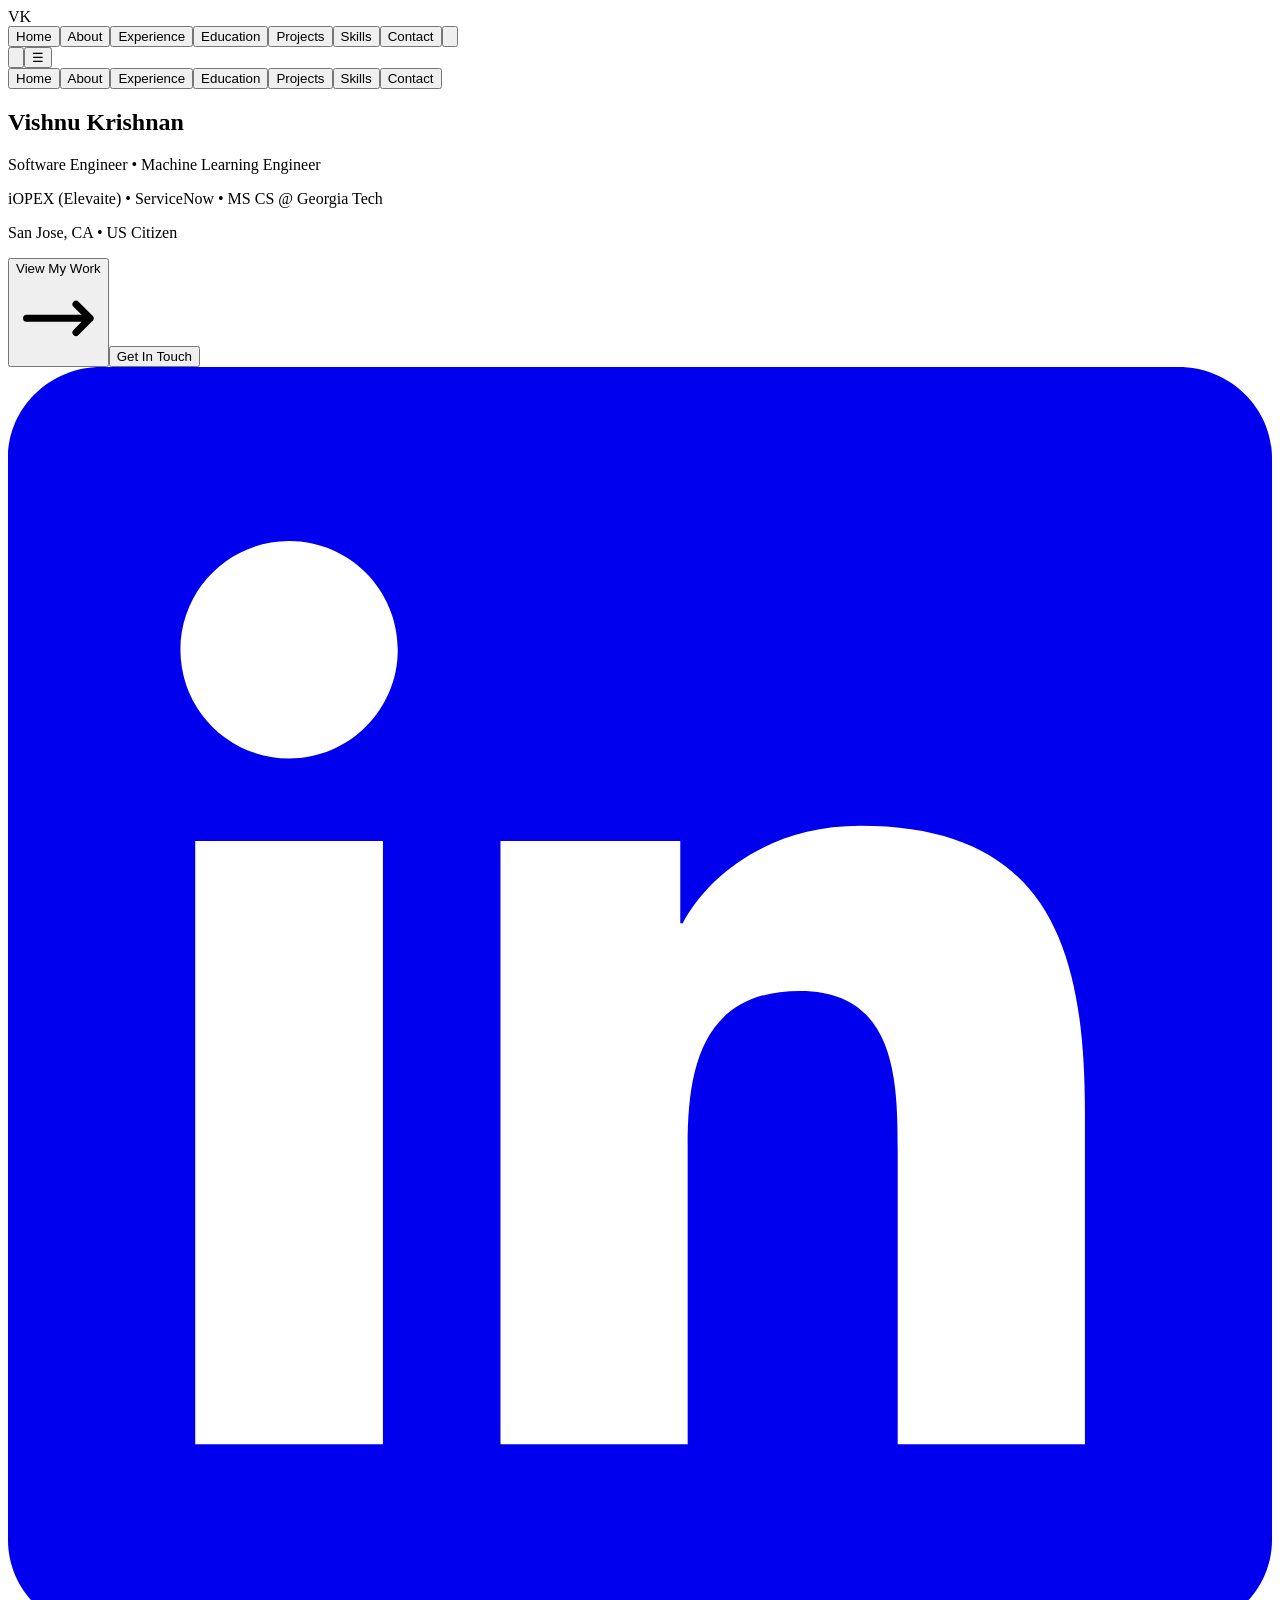
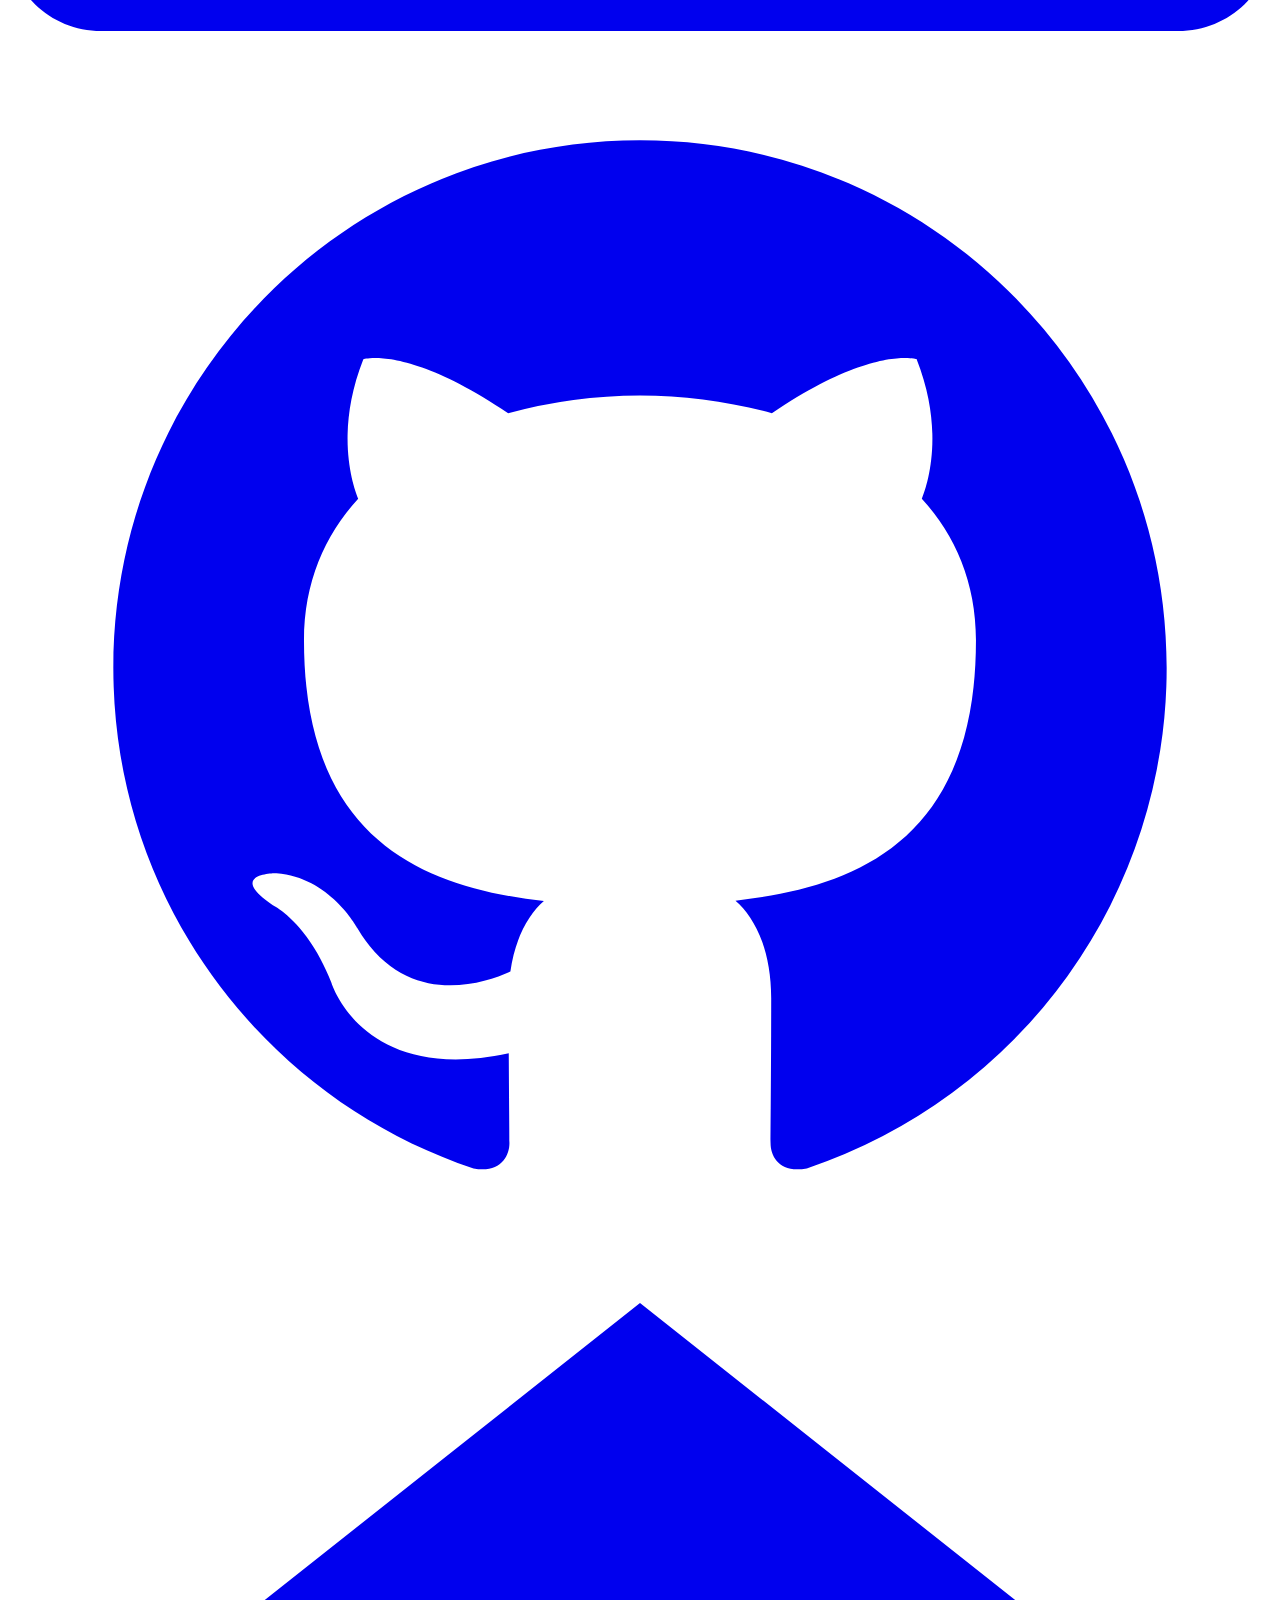
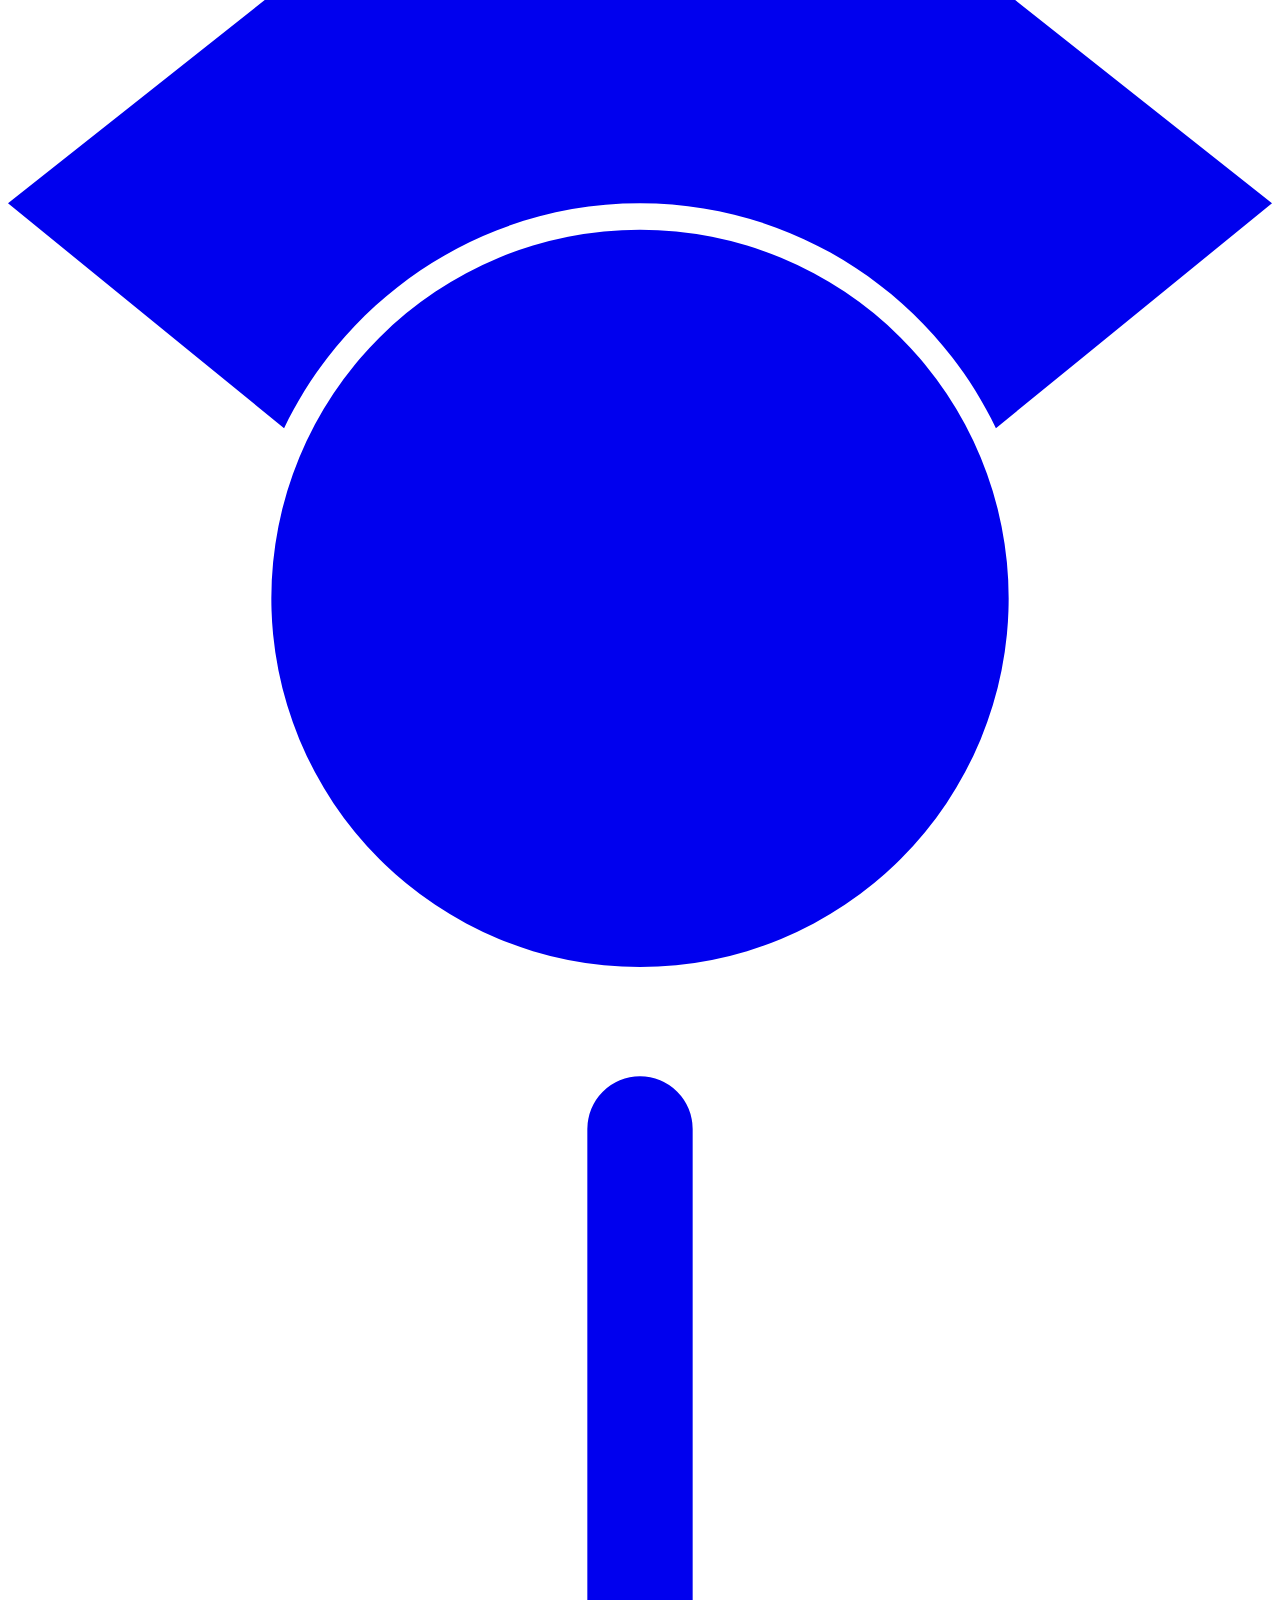
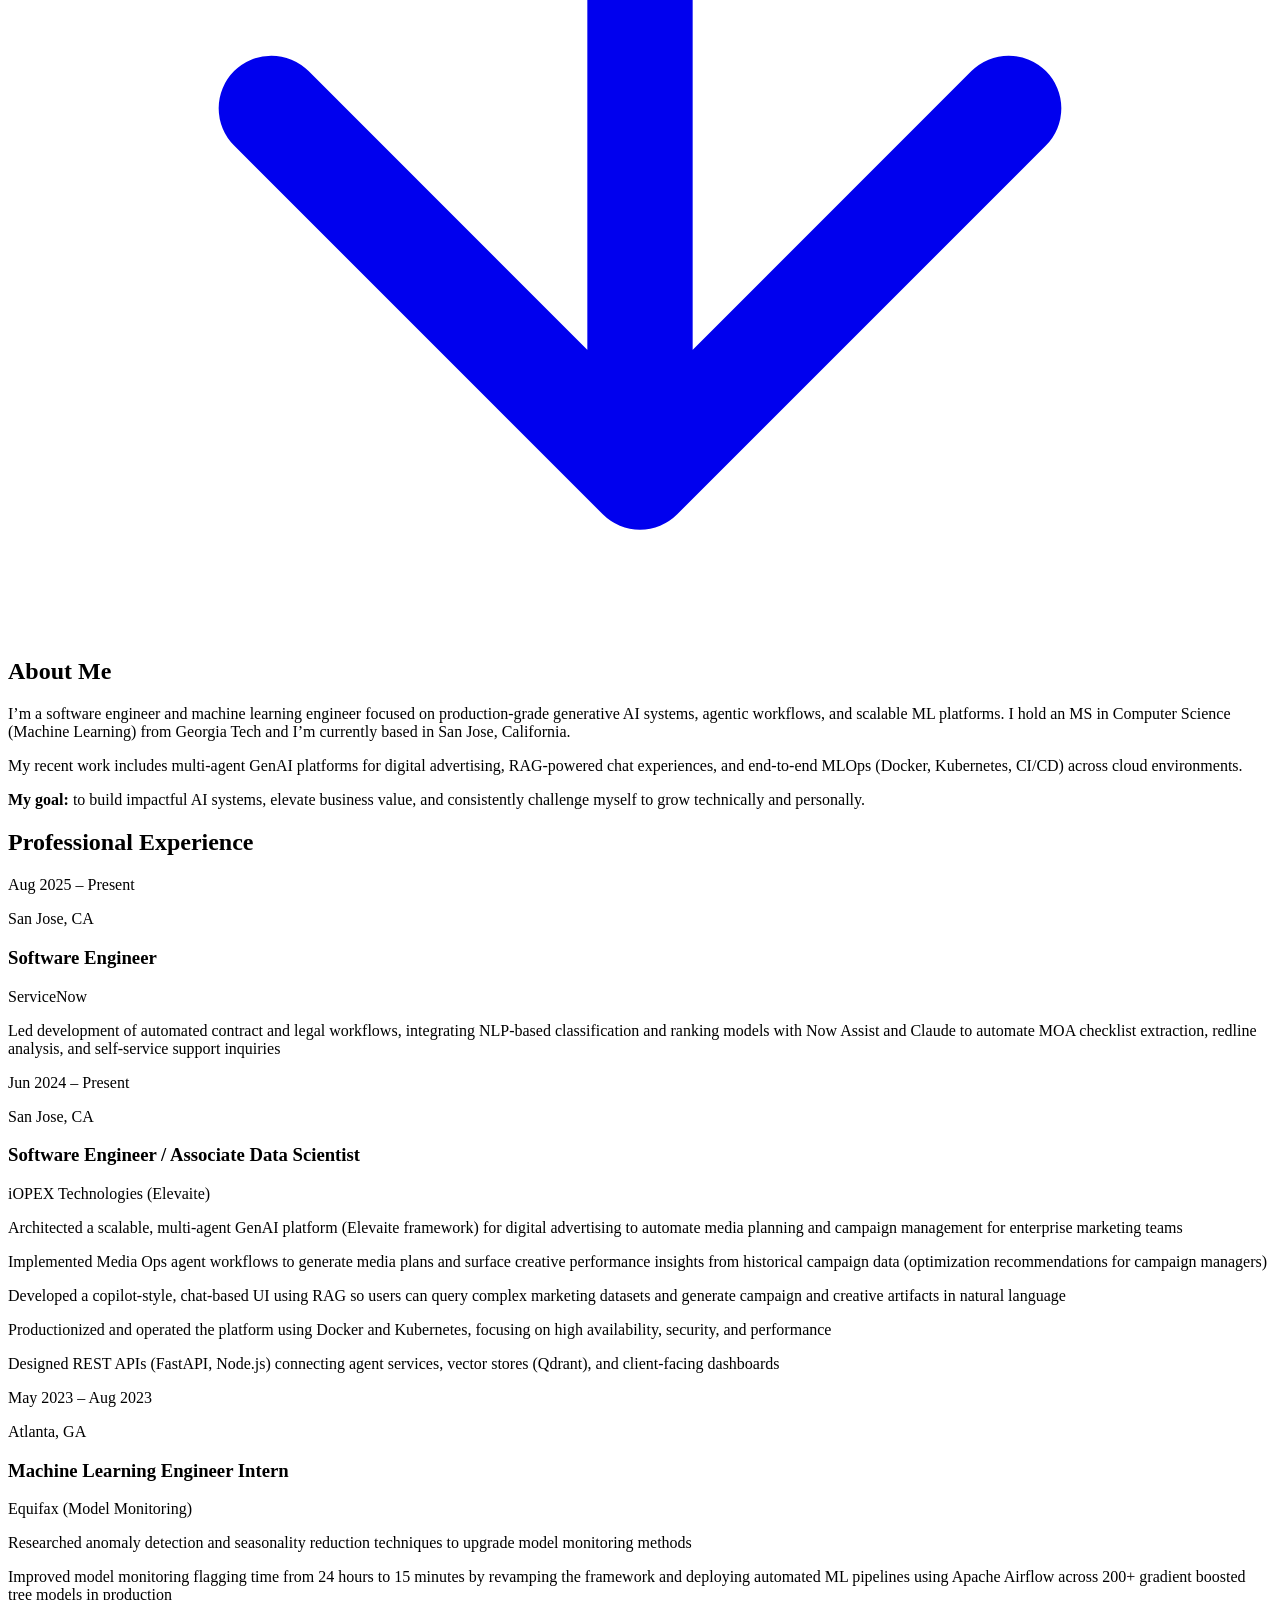
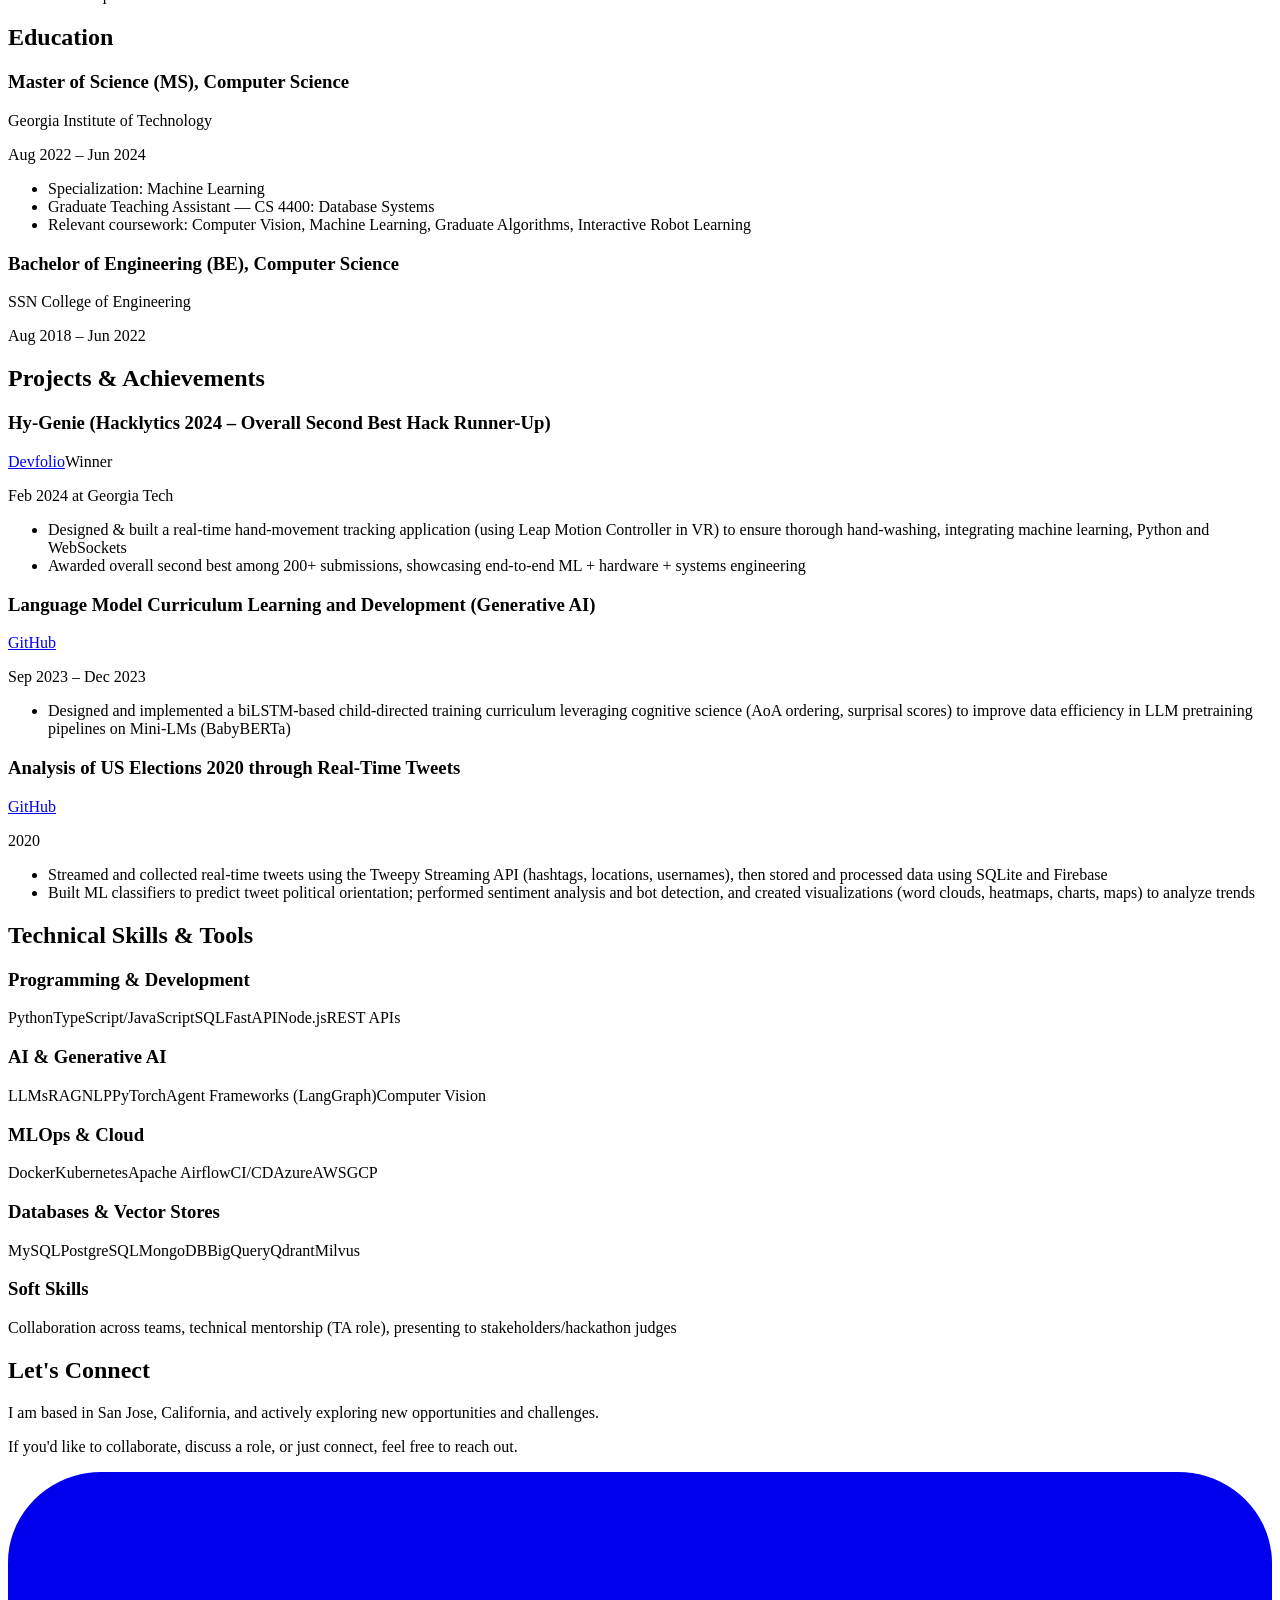
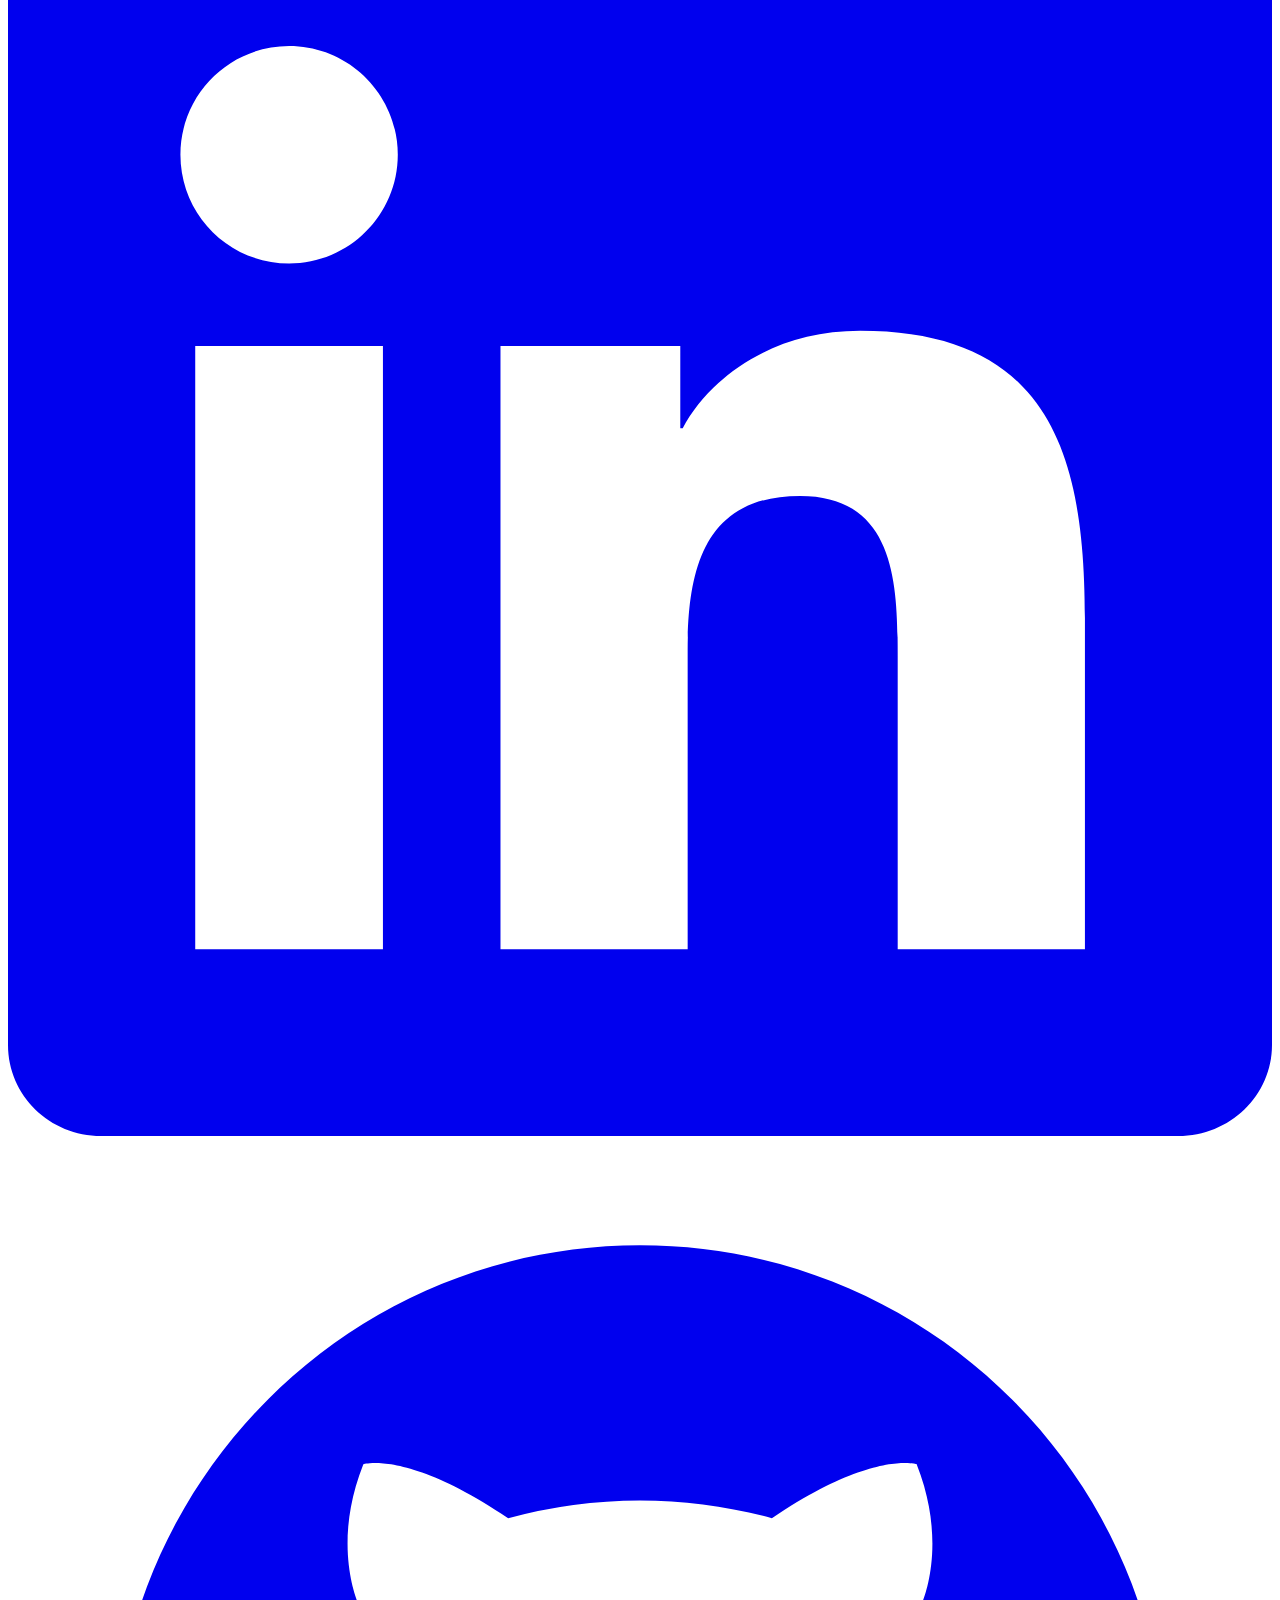
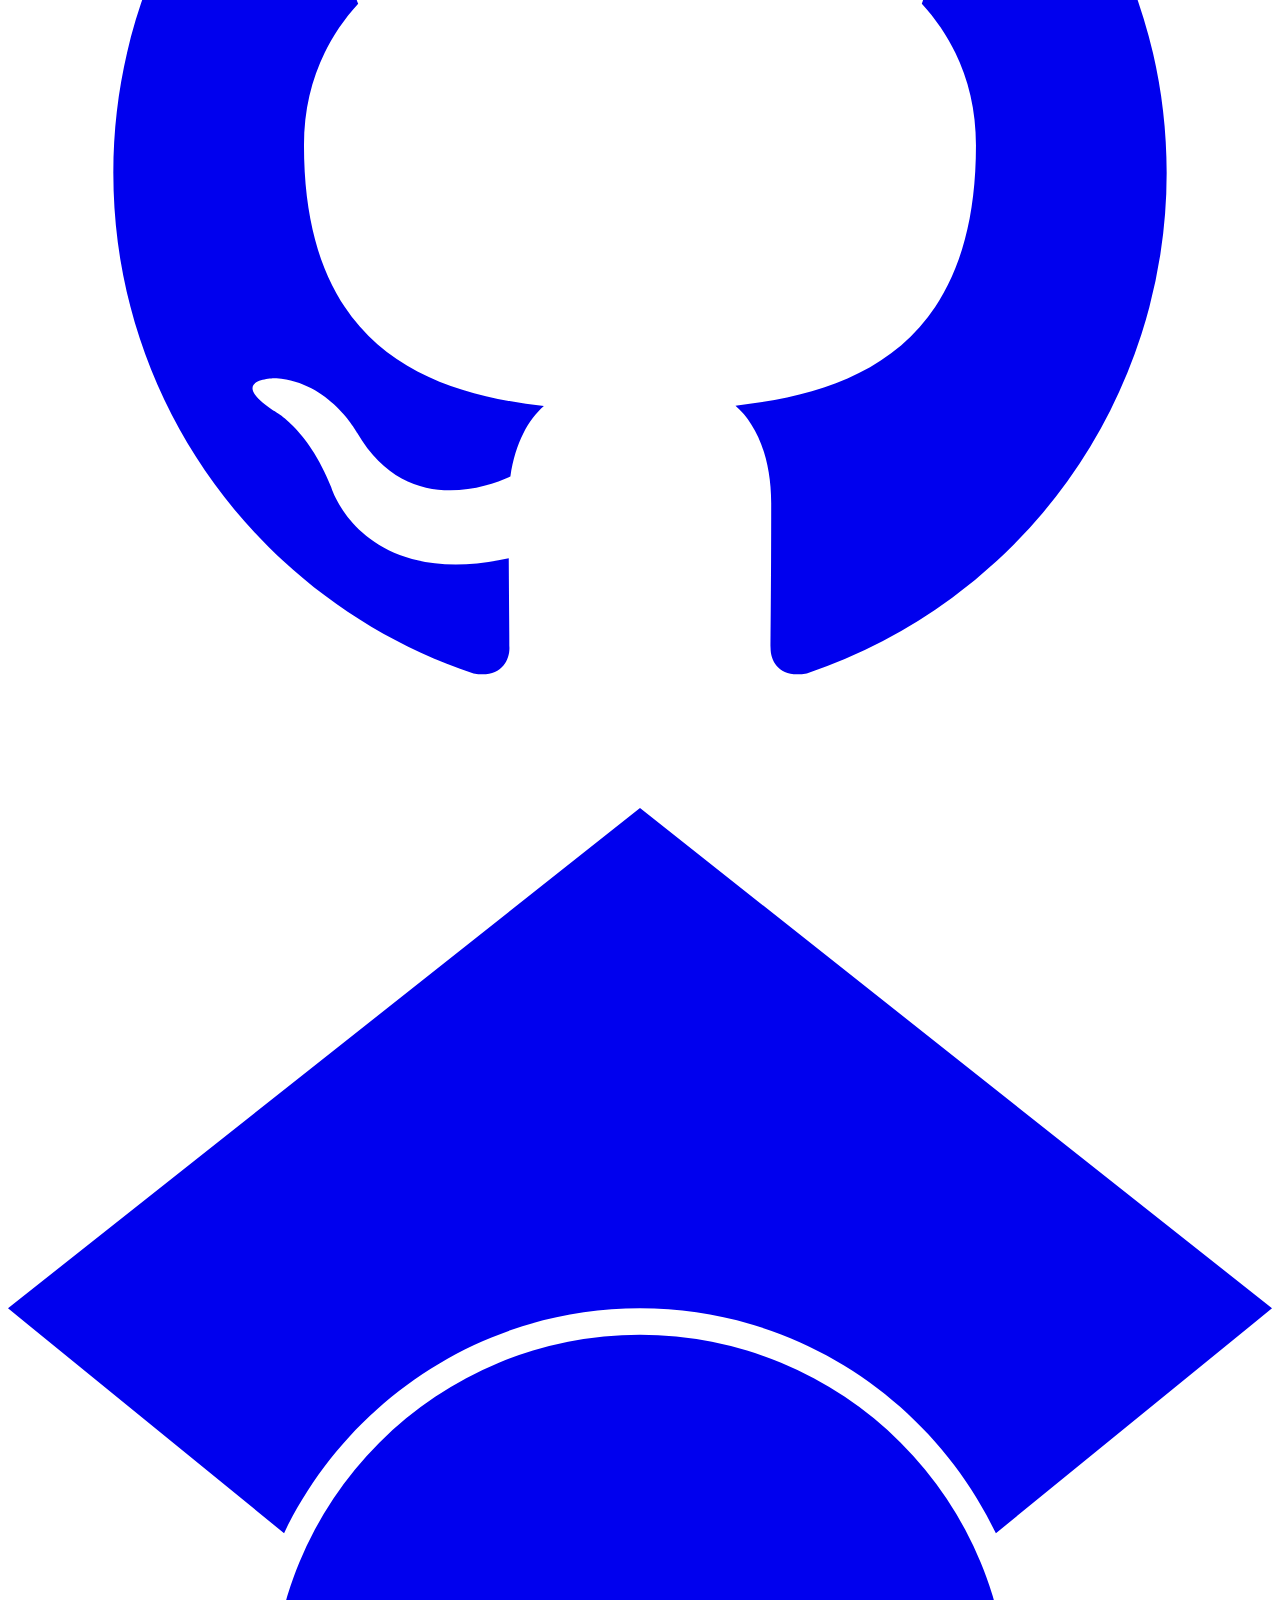
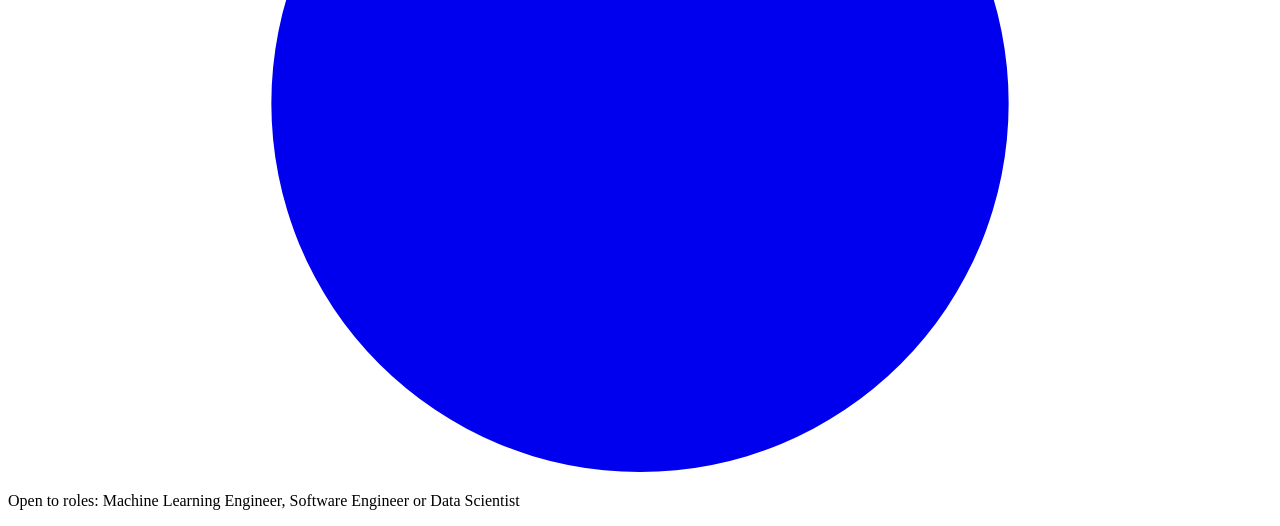
==== commit d8f57951: "Deploy from f24d5fcbf208b227cefb1cb5d5d615e8b11fa042" ====
--- a/index.html
+++ b/index.html
@@ -1 +1 @@
-<!DOCTYPE html><!--d2uGFlvazIQq49kBlfays--><html lang="en"><head><meta charSet="utf-8"/><meta name="viewport" content="width=device-width, initial-scale=1"/><link rel="preload" href="/_next/static/media/e4af272ccee01ff0-s.p.woff2" as="font" crossorigin="" type="font/woff2"/><link rel="stylesheet" href="/_next/static/css/2ed8028b4130b2f9.css" data-precedence="next"/><link rel="preload" as="script" fetchPriority="low" href="/_next/static/chunks/webpack-615d639bc620ad9d.js"/><script src="/_next/static/chunks/4bd1b696-c023c6e3521b1417.js" async=""></script><script src="/_next/static/chunks/255-ef5aca904e43acf3.js" async=""></script><script src="/_next/static/chunks/main-app-638ebff8f146d0a7.js" async=""></script><script src="/_next/static/chunks/app/layout-6a47967f310f1dbd.js" async=""></script><script src="/_next/static/chunks/app/page-94060daf1f80b3a6.js" async=""></script><meta name="next-size-adjust" content=""/><title>Vishnu Krishnan | Software Engineer &amp; Machine Learning Engineer</title><meta name="description" content="Software Engineer and Machine Learning Engineer with experience in generative AI, agentic workflows, RAG systems, MLOps, and scalable production platforms."/><meta property="og:title" content="Vishnu Krishnan | Software Engineer &amp; Machine Learning Engineer"/><meta property="og:description" content="Software Engineer and Machine Learning Engineer with experience in generative AI, agentic workflows, RAG systems, MLOps, and scalable production platforms."/><meta property="og:url" content="https://vishnukk33.github.io/Vishnu_Resume/"/><meta property="og:site_name" content="Vishnu Krishnan Portfolio"/><meta property="og:locale" content="en_US"/><meta property="og:type" content="website"/><meta name="twitter:card" content="summary_large_image"/><meta name="twitter:title" content="Vishnu Krishnan | Software Engineer &amp; Machine Learning Engineer"/><meta name="twitter:description" content="Software Engineer and Machine Learning Engineer with experience in generative AI, agentic workflows, RAG systems, MLOps, and scalable production platforms."/><link rel="icon" href="/icon.svg?74b4d57d256faf26" type="image/svg+xml" sizes="any"/><script src="/_next/static/chunks/polyfills-42372ed130431b0a.js" noModule=""></script></head><body class="__className_f367f3"><div hidden=""><!--$--><!--/$--></div><main class="min-h-screen"><nav class="fixed top-0 left-0 right-0 z-50 transition-all duration-300 bg-transparent"><div class="max-w-7xl mx-auto px-4 sm:px-6 lg:px-8"><div class="flex justify-between items-center h-16"><div class="text-xl font-bold text-primary-600 dark:text-primary-400">VK</div><div class="hidden md:flex space-x-8 items-center"><button class="transition-colors duration-200 text-gray-700 dark:text-gray-300 hover:text-primary-600 dark:hover:text-primary-400">Home</button><button class="transition-colors duration-200 text-gray-700 dark:text-gray-300 hover:text-primary-600 dark:hover:text-primary-400">About</button><button class="transition-colors duration-200 text-gray-700 dark:text-gray-300 hover:text-primary-600 dark:hover:text-primary-400">Experience</button><button class="transition-colors duration-200 text-gray-700 dark:text-gray-300 hover:text-primary-600 dark:hover:text-primary-400">Education</button><button class="transition-colors duration-200 text-gray-700 dark:text-gray-300 hover:text-primary-600 dark:hover:text-primary-400">Projects</button><button class="transition-colors duration-200 text-gray-700 dark:text-gray-300 hover:text-primary-600 dark:hover:text-primary-400">Skills</button><button class="transition-colors duration-200 text-gray-700 dark:text-gray-300 hover:text-primary-600 dark:hover:text-primary-400">Contact</button><button class="relative w-14 h-8 rounded-full bg-gray-300 dark:bg-gray-700 transition-colors duration-300 focus:outline-none focus:ring-2 focus:ring-primary-500 focus:ring-offset-2 dark:focus:ring-offset-gray-800" aria-label="Toggle dark mode"><span class="absolute top-1 left-1 w-6 h-6 bg-white rounded-full shadow-md transform transition-transform duration-300 translate-x-0"><span class="absolute inset-0 flex items-center justify-center"><svg class="w-4 h-4 text-gray-600" fill="currentColor" viewBox="0 0 20 20"><path d="M17.293 13.293A8 8 0 016.707 2.707a8.001 8.001 0 1010.586 10.586z"></path></svg></span></span></button></div><div class="flex items-center gap-4 md:hidden"><button class="relative w-14 h-8 rounded-full bg-gray-300 dark:bg-gray-700 transition-colors duration-300 focus:outline-none focus:ring-2 focus:ring-primary-500 focus:ring-offset-2 dark:focus:ring-offset-gray-800" aria-label="Toggle dark mode"><span class="absolute top-1 left-1 w-6 h-6 bg-white rounded-full shadow-md transform transition-transform duration-300 translate-x-0"><span class="absolute inset-0 flex items-center justify-center"><svg class="w-4 h-4 text-gray-600" fill="currentColor" viewBox="0 0 20 20"><path d="M17.293 13.293A8 8 0 016.707 2.707a8.001 8.001 0 1010.586 10.586z"></path></svg></span></span></button><button class="text-gray-700 dark:text-gray-300 hover:text-primary-600 dark:hover:text-primary-400 transition-colors duration-200 p-2" aria-label="Toggle menu">☰</button></div></div><div class="md:hidden overflow-hidden transition-all duration-300 ease-in-out max-h-0 opacity-0"><div class="border-t border-gray-200 dark:border-gray-700 py-4 pb-6"><div class="flex flex-col space-y-2 px-2"><button class="text-left px-4 py-2.5 rounded-md transition-colors duration-200 text-gray-700 dark:text-gray-300 hover:text-primary-600 dark:hover:text-primary-400 hover:bg-gray-100 dark:hover:bg-gray-800">Home</button><button class="text-left px-4 py-2.5 rounded-md transition-colors duration-200 text-gray-700 dark:text-gray-300 hover:text-primary-600 dark:hover:text-primary-400 hover:bg-gray-100 dark:hover:bg-gray-800">About</button><button class="text-left px-4 py-2.5 rounded-md transition-colors duration-200 text-gray-700 dark:text-gray-300 hover:text-primary-600 dark:hover:text-primary-400 hover:bg-gray-100 dark:hover:bg-gray-800">Experience</button><button class="text-left px-4 py-2.5 rounded-md transition-colors duration-200 text-gray-700 dark:text-gray-300 hover:text-primary-600 dark:hover:text-primary-400 hover:bg-gray-100 dark:hover:bg-gray-800">Education</button><button class="text-left px-4 py-2.5 rounded-md transition-colors duration-200 text-gray-700 dark:text-gray-300 hover:text-primary-600 dark:hover:text-primary-400 hover:bg-gray-100 dark:hover:bg-gray-800">Projects</button><button class="text-left px-4 py-2.5 rounded-md transition-colors duration-200 text-gray-700 dark:text-gray-300 hover:text-primary-600 dark:hover:text-primary-400 hover:bg-gray-100 dark:hover:bg-gray-800">Skills</button><button class="text-left px-4 py-2.5 rounded-md transition-colors duration-200 text-gray-700 dark:text-gray-300 hover:text-primary-600 dark:hover:text-primary-400 hover:bg-gray-100 dark:hover:bg-gray-800">Contact</button></div></div></div></div></nav><section id="home" class="min-h-screen flex items-center justify-center bg-gradient-to-br from-primary-50 via-white to-primary-50 dark:from-gray-900 dark:via-gray-800 dark:to-gray-900 pt-16"><div class="max-w-4xl mx-auto px-4 sm:px-6 lg:px-8 text-center"><div class="mb-8"><h1 class="text-5xl md:text-7xl font-bold text-gray-900 dark:text-white mb-4">Vishnu Krishnan</h1><p class="text-xl md:text-2xl text-gray-600 dark:text-gray-300 mb-2">Software Engineer • Machine Learning Engineer</p><p class="text-lg text-gray-500 dark:text-gray-400">iOPEX (Elevaite) • ServiceNow • MS CS @ Georgia Tech</p><p class="text-base text-gray-400 dark:text-gray-400 mt-2">San Jose, CA • US Citizen</p></div><div class="flex flex-wrap justify-center gap-4 mt-8 mb-8"><button class="px-8 py-3 bg-gradient-to-r from-primary-600 to-primary-500 dark:from-primary-500 dark:to-primary-400 text-white rounded-lg hover:from-primary-700 hover:to-primary-600 dark:hover:from-primary-600 dark:hover:to-primary-500 transition-all duration-200 shadow-lg hover:shadow-xl font-semibold flex items-center gap-2">View My Work<svg class="w-5 h-5" fill="none" stroke-linecap="round" stroke-linejoin="round" stroke-width="2" viewBox="0 0 24 24" stroke="currentColor"><path d="M17 8l4 4m0 0l-4 4m4-4H3"></path></svg></button><button class="px-8 py-3 bg-white dark:bg-gray-800 text-gray-700 dark:text-gray-200 border-2 border-gray-300 dark:border-gray-600 rounded-lg hover:border-gray-400 dark:hover:border-gray-500 hover:bg-gray-50 dark:hover:bg-gray-700 transition-all duration-200 shadow-md hover:shadow-lg font-semibold">Get In Touch</button></div><div class="flex justify-center gap-4 mt-8"><a href="https://www.linkedin.com/in/vishnukkrishnan/" target="_blank" rel="noopener noreferrer" class="w-12 h-12 bg-white dark:bg-gray-800 border-2 border-gray-300 dark:border-gray-600 rounded-full flex items-center justify-center hover:border-primary-500 dark:hover:border-primary-400 hover:bg-primary-50 dark:hover:bg-primary-900/20 transition-all duration-200 shadow-md hover:shadow-lg" aria-label="LinkedIn"><svg class="w-6 h-6 text-gray-700 dark:text-gray-300" fill="currentColor" viewBox="0 0 24 24"><path d="M20.447 20.452h-3.554v-5.569c0-1.328-.027-3.037-1.852-3.037-1.853 0-2.136 1.445-2.136 2.939v5.667H9.351V9h3.414v1.561h.046c.477-.9 1.637-1.85 3.37-1.85 3.601 0 4.267 2.37 4.267 5.455v6.286zM5.337 7.433c-1.144 0-2.063-.926-2.063-2.065 0-1.138.92-2.063 2.063-2.063 1.14 0 2.064.925 2.064 2.063 0 1.139-.925 2.065-2.064 2.065zm1.782 13.019H3.555V9h3.564v11.452zM22.225 0H1.771C.792 0 0 .774 0 1.729v20.542C0 23.227.792 24 1.771 24h20.451C23.2 24 24 23.227 24 22.271V1.729C24 .774 23.2 0 22.222 0h.003z"></path></svg></a><a href="https://github.com/Vishnukk33/" target="_blank" rel="noopener noreferrer" class="w-12 h-12 bg-white dark:bg-gray-800 border-2 border-gray-300 dark:border-gray-600 rounded-full flex items-center justify-center hover:border-gray-800 dark:hover:border-gray-400 hover:bg-gray-50 dark:hover:bg-gray-700 transition-all duration-200 shadow-md hover:shadow-lg" aria-label="GitHub"><svg class="w-6 h-6 text-gray-700 dark:text-gray-300" fill="currentColor" viewBox="0 0 24 24"><path fill-rule="evenodd" d="M12 2C6.477 2 2 6.484 2 12.017c0 4.425 2.865 8.18 6.839 9.504.5.092.682-.217.682-.483 0-.237-.008-.868-.013-1.703-2.782.605-3.369-1.343-3.369-1.343-.454-1.158-1.11-1.466-1.11-1.466-.908-.62.069-.608.069-.608 1.003.07 1.531 1.032 1.531 1.032.892 1.53 2.341 1.088 2.91.832.092-.647.35-1.088.636-1.338-2.22-.253-4.555-1.113-4.555-4.951 0-1.093.39-1.988 1.029-2.688-.103-.253-.446-1.272.098-2.65 0 0 .84-.27 2.75 1.026A9.564 9.564 0 0112 6.844c.85.004 1.705.115 2.504.337 1.909-1.296 2.747-1.027 2.747-1.027.546 1.379.202 2.398.1 2.651.64.7 1.028 1.595 1.028 2.688 0 3.848-2.339 4.695-4.566 4.943.359.309.678.92.678 1.855 0 1.338-.012 2.419-.012 2.747 0 .268.18.58.688.482A10.019 10.019 0 0022 12.017C22 6.484 17.522 2 12 2z" clip-rule="evenodd"></path></svg></a><a href="https://scholar.google.com/citations?user=-qwIeaEAAAAJ&amp;hl=en" target="_blank" rel="noopener noreferrer" class="w-12 h-12 bg-white dark:bg-gray-800 border-2 border-gray-300 dark:border-gray-600 rounded-full flex items-center justify-center hover:border-blue-600 dark:hover:border-blue-400 hover:bg-blue-50 dark:hover:bg-blue-900/20 transition-all duration-200 shadow-md hover:shadow-lg" aria-label="Google Scholar"><svg class="w-6 h-6 text-gray-700 dark:text-gray-300" fill="currentColor" viewBox="0 0 24 24"><path d="M5.242 13.769L0 9.5 12 0l12 9.5-5.242 4.269C17.548 11.249 14.978 9.5 12 9.5c-2.977 0-5.548 1.748-6.758 4.269zM12 10a7 7 0 1 0 0 14 7 7 0 0 0 0-14z"></path></svg></a></div><div class="mt-12"><a href="#about" class="inline-block animate-bounce"><svg class="w-6 h-6 text-gray-400 dark:text-gray-400" fill="none" stroke-linecap="round" stroke-linejoin="round" stroke-width="2" viewBox="0 0 24 24" stroke="currentColor"><path d="M19 14l-7 7m0 0l-7-7m7 7V3"></path></svg></a></div></div></section><section id="about" class="py-20 bg-white dark:bg-gray-900"><div class="max-w-4xl mx-auto px-4 sm:px-6 lg:px-8"><h2 class="text-4xl font-bold text-gray-900 dark:text-white mb-8 text-center">About Me</h2><div class="prose prose-lg max-w-none dark:prose-invert"><p class="text-gray-700 dark:text-gray-300 leading-relaxed mb-4">I’m a software engineer and machine learning engineer focused on production-grade generative AI systems, agentic workflows, and scalable ML platforms. I hold an MS in Computer Science (Machine Learning) from Georgia Tech and I’m currently based in San Jose, California.</p><p class="text-gray-700 dark:text-gray-300 leading-relaxed mb-4">My recent work includes multi-agent GenAI platforms for digital advertising, RAG-powered chat experiences, and end-to-end MLOps (Docker, Kubernetes, CI/CD) across cloud environments.</p><p class="text-gray-700 dark:text-gray-300 leading-relaxed"><strong>My goal:</strong> to build impactful AI systems, elevate business value, and consistently challenge myself to grow technically and personally.</p></div></div></section><section id="experience" class="py-12 sm:py-16 md:py-20 bg-gray-50 dark:bg-gray-800"><div class="max-w-6xl mx-auto px-4 sm:px-6 lg:px-8"><h2 class="text-3xl sm:text-4xl font-bold text-gray-900 dark:text-white mb-8 sm:mb-12 text-center">Professional Experience</h2><div class="relative"><div class="absolute left-8 md:left-1/4 top-0 bottom-0 w-0.5 bg-gradient-to-b from-primary-300 via-primary-400 to-primary-300 dark:from-primary-700 dark:via-primary-600 dark:to-primary-700 transform md:-translate-x-0.5 hidden md:block"></div><div class="space-y-6 sm:space-y-8 md:space-y-12"><div class="relative flex flex-col md:flex-row gap-4 md:gap-6 group"><div class="absolute left-8 md:left-1/4 top-6 w-4 h-4 rounded-full bg-primary-500 dark:bg-primary-400 border-4 border-white dark:border-gray-800 shadow-lg transform md:-translate-x-2 z-10 hidden md:block"></div><div class="md:w-1/4 md:pr-8 md:text-right order-1"><div class="bg-white dark:bg-gray-900 rounded-lg shadow-sm p-3 sm:p-4 md:p-4 border border-gray-200 dark:border-gray-700 group-hover:shadow-md transition-all duration-300"><p class="text-xs sm:text-sm font-semibold text-primary-600 dark:text-primary-400 mb-1">Aug 2025 – Present</p><p class="text-xs text-gray-500 dark:text-gray-400">San Jose, CA</p></div></div><div class="md:w-3/4 md:pl-8 order-2"><div class="bg-white dark:bg-gray-900 rounded-lg shadow-md p-5 sm:p-6 md:p-8 border border-gray-200 dark:border-gray-700 hover:shadow-xl hover:border-primary-300 dark:hover:border-primary-600 transition-all duration-300"><div class="mb-4 sm:mb-5"><h3 class="text-xl sm:text-2xl font-bold text-gray-900 dark:text-white mb-1 sm:mb-2">Software Engineer</h3><p class="text-base sm:text-lg text-primary-600 dark:text-primary-400 font-semibold">ServiceNow</p></div><div class="space-y-2 sm:space-y-3"><div class="flex gap-2 sm:gap-3 text-gray-700 dark:text-gray-300 leading-relaxed"><div class="flex-shrink-0 mt-1.5"><div class="w-1.5 h-1.5 rounded-full bg-primary-500 dark:bg-primary-400"></div></div><p class="flex-1 text-sm sm:text-base leading-relaxed">Led development of automated contract and legal workflows, integrating NLP-based classification and ranking models with Now Assist and Claude to automate MOA checklist extraction, redline analysis, and self-service support inquiries</p></div></div></div></div></div><div class="relative flex flex-col md:flex-row gap-4 md:gap-6 group"><div class="absolute left-8 md:left-1/4 top-6 w-4 h-4 rounded-full bg-primary-500 dark:bg-primary-400 border-4 border-white dark:border-gray-800 shadow-lg transform md:-translate-x-2 z-10 hidden md:block"></div><div class="md:w-1/4 md:pr-8 md:text-right order-1"><div class="bg-white dark:bg-gray-900 rounded-lg shadow-sm p-3 sm:p-4 md:p-4 border border-gray-200 dark:border-gray-700 group-hover:shadow-md transition-all duration-300"><p class="text-xs sm:text-sm font-semibold text-primary-600 dark:text-primary-400 mb-1">Jun 2024 – Present</p><p class="text-xs text-gray-500 dark:text-gray-400">San Jose, CA</p></div></div><div class="md:w-3/4 md:pl-8 order-2"><div class="bg-white dark:bg-gray-900 rounded-lg shadow-md p-5 sm:p-6 md:p-8 border border-gray-200 dark:border-gray-700 hover:shadow-xl hover:border-primary-300 dark:hover:border-primary-600 transition-all duration-300"><div class="mb-4 sm:mb-5"><h3 class="text-xl sm:text-2xl font-bold text-gray-900 dark:text-white mb-1 sm:mb-2">Software Engineer / Associate Data Scientist</h3><p class="text-base sm:text-lg text-primary-600 dark:text-primary-400 font-semibold">iOPEX Technologies (Elevaite)</p></div><div class="space-y-2 sm:space-y-3"><div class="flex gap-2 sm:gap-3 text-gray-700 dark:text-gray-300 leading-relaxed"><div class="flex-shrink-0 mt-1.5"><div class="w-1.5 h-1.5 rounded-full bg-primary-500 dark:bg-primary-400"></div></div><p class="flex-1 text-sm sm:text-base leading-relaxed">Architected a scalable, multi-agent GenAI platform (Elevaite framework) for digital advertising to automate media planning and campaign management for enterprise marketing teams</p></div><div class="flex gap-2 sm:gap-3 text-gray-700 dark:text-gray-300 leading-relaxed"><div class="flex-shrink-0 mt-1.5"><div class="w-1.5 h-1.5 rounded-full bg-primary-500 dark:bg-primary-400"></div></div><p class="flex-1 text-sm sm:text-base leading-relaxed">Implemented Media Ops agent workflows to generate media plans and surface creative performance insights from historical campaign data (optimization recommendations for campaign managers)</p></div><div class="flex gap-2 sm:gap-3 text-gray-700 dark:text-gray-300 leading-relaxed"><div class="flex-shrink-0 mt-1.5"><div class="w-1.5 h-1.5 rounded-full bg-primary-500 dark:bg-primary-400"></div></div><p class="flex-1 text-sm sm:text-base leading-relaxed">Developed a copilot-style, chat-based UI using RAG so users can query complex marketing datasets and generate campaign and creative artifacts in natural language</p></div><div class="flex gap-2 sm:gap-3 text-gray-700 dark:text-gray-300 leading-relaxed"><div class="flex-shrink-0 mt-1.5"><div class="w-1.5 h-1.5 rounded-full bg-primary-500 dark:bg-primary-400"></div></div><p class="flex-1 text-sm sm:text-base leading-relaxed">Productionized and operated the platform using Docker and Kubernetes, focusing on high availability, security, and performance</p></div><div class="flex gap-2 sm:gap-3 text-gray-700 dark:text-gray-300 leading-relaxed"><div class="flex-shrink-0 mt-1.5"><div class="w-1.5 h-1.5 rounded-full bg-primary-500 dark:bg-primary-400"></div></div><p class="flex-1 text-sm sm:text-base leading-relaxed">Designed REST APIs (FastAPI, Node.js) connecting agent services, vector stores (Qdrant), and client-facing dashboards</p></div></div></div></div></div><div class="relative flex flex-col md:flex-row gap-4 md:gap-6 group"><div class="absolute left-8 md:left-1/4 top-6 w-4 h-4 rounded-full bg-primary-500 dark:bg-primary-400 border-4 border-white dark:border-gray-800 shadow-lg transform md:-translate-x-2 z-10 hidden md:block"></div><div class="md:w-1/4 md:pr-8 md:text-right order-1"><div class="bg-white dark:bg-gray-900 rounded-lg shadow-sm p-3 sm:p-4 md:p-4 border border-gray-200 dark:border-gray-700 group-hover:shadow-md transition-all duration-300"><p class="text-xs sm:text-sm font-semibold text-primary-600 dark:text-primary-400 mb-1">May 2023 – Aug 2023</p><p class="text-xs text-gray-500 dark:text-gray-400">Atlanta, GA</p></div></div><div class="md:w-3/4 md:pl-8 order-2"><div class="bg-white dark:bg-gray-900 rounded-lg shadow-md p-5 sm:p-6 md:p-8 border border-gray-200 dark:border-gray-700 hover:shadow-xl hover:border-primary-300 dark:hover:border-primary-600 transition-all duration-300"><div class="mb-4 sm:mb-5"><h3 class="text-xl sm:text-2xl font-bold text-gray-900 dark:text-white mb-1 sm:mb-2">Machine Learning Engineer Intern</h3><p class="text-base sm:text-lg text-primary-600 dark:text-primary-400 font-semibold">Equifax (Model Monitoring)</p></div><div class="space-y-2 sm:space-y-3"><div class="flex gap-2 sm:gap-3 text-gray-700 dark:text-gray-300 leading-relaxed"><div class="flex-shrink-0 mt-1.5"><div class="w-1.5 h-1.5 rounded-full bg-primary-500 dark:bg-primary-400"></div></div><p class="flex-1 text-sm sm:text-base leading-relaxed">Researched anomaly detection and seasonality reduction techniques to upgrade model monitoring methods</p></div><div class="flex gap-2 sm:gap-3 text-gray-700 dark:text-gray-300 leading-relaxed"><div class="flex-shrink-0 mt-1.5"><div class="w-1.5 h-1.5 rounded-full bg-primary-500 dark:bg-primary-400"></div></div><p class="flex-1 text-sm sm:text-base leading-relaxed">Improved model monitoring flagging time from 24 hours to 15 minutes by revamping the framework and deploying automated ML pipelines using Apache Airflow across 200+ gradient boosted tree models in production</p></div></div></div></div></div></div></div></div></section><section id="education" class="py-20 bg-white dark:bg-gray-900"><div class="max-w-4xl mx-auto px-4 sm:px-6 lg:px-8"><h2 class="text-4xl font-bold text-gray-900 dark:text-white mb-12 text-center">Education</h2><div class="space-y-8"><div class="bg-gradient-to-r from-primary-50 to-white dark:from-gray-800 dark:to-gray-900 rounded-lg shadow-md p-6 border border-gray-200 dark:border-gray-700 hover:shadow-xl hover:border-primary-300 dark:hover:border-primary-600 transition-all duration-300"><h3 class="text-2xl font-semibold text-gray-900 dark:text-white mb-2">Master of Science (MS), Computer Science</h3><p class="text-xl text-primary-600 dark:text-primary-400 font-medium mb-2">Georgia Institute of Technology</p><p class="text-gray-600 dark:text-gray-400 mb-4">Aug 2022 – Jun 2024</p><ul class="list-disc list-inside space-y-1 text-gray-700 dark:text-gray-300"><li>Specialization: Machine Learning</li><li>Graduate Teaching Assistant — CS 4400: Database Systems</li><li>Relevant coursework: Computer Vision, Machine Learning, Graduate Algorithms, Interactive Robot Learning</li></ul></div><div class="bg-gradient-to-r from-primary-50 to-white dark:from-gray-800 dark:to-gray-900 rounded-lg shadow-md p-6 border border-gray-200 dark:border-gray-700 hover:shadow-xl hover:border-primary-300 dark:hover:border-primary-600 transition-all duration-300"><h3 class="text-2xl font-semibold text-gray-900 dark:text-white mb-2">Bachelor of Engineering (BE), Computer Science</h3><p class="text-xl text-primary-600 dark:text-primary-400 font-medium mb-2">SSN College of Engineering</p><p class="text-gray-600 dark:text-gray-400 mb-4">Aug 2018 – Jun 2022</p></div></div></div></section><section id="projects" class="py-20 bg-gray-50 dark:bg-gray-800"><div class="max-w-6xl mx-auto px-4 sm:px-6 lg:px-8"><h2 class="text-4xl font-bold text-gray-900 dark:text-white mb-12 text-center">Projects &amp; Achievements</h2><div class="grid gap-6 justify-items-stretch md:grid-cols-2"><div class="w-full bg-white dark:bg-gray-900 rounded-lg shadow-md p-6 border-2 border-gray-200 dark:border-gray-700 hover:shadow-xl hover:border-primary-300 dark:hover:border-primary-600 transition-all duration-300 justify-self-stretch col-span-1 md:col-span-2"><div class="flex items-start justify-between mb-4"><h3 class="text-xl font-semibold text-gray-900 dark:text-white">Hy-Genie (Hacklytics 2024 – Overall Second Best Hack Runner-Up)</h3><div class="flex items-center gap-3 flex-shrink-0"><a href="https://devfolio.co/projects/hygenie-making-hands-cleaner-one-step-at-a-time-fa67" target="_blank" rel="noopener noreferrer" class="text-xs font-semibold px-3 py-1 rounded-full bg-primary-100 dark:bg-primary-900/30 text-primary-800 dark:text-primary-200 hover:bg-primary-200 dark:hover:bg-primary-900/50 transition-colors duration-200" aria-label="Open link: Devfolio">Devfolio</a><span class="bg-yellow-100 dark:bg-yellow-900 text-yellow-800 dark:text-yellow-200 text-xs font-semibold px-3 py-1 rounded-full">Winner</span></div></div><p class="text-gray-500 dark:text-gray-400 text-sm mb-3">Feb 2024 at Georgia Tech</p><ul class="list-disc list-inside space-y-2 text-gray-700 dark:text-gray-300"><li>Designed &amp; built a real-time hand-movement tracking application (using Leap Motion Controller in VR) to ensure thorough hand-washing, integrating machine learning, Python and WebSockets</li><li>Awarded overall second best among 200+ submissions, showcasing end-to-end ML + hardware + systems engineering</li></ul></div><div class="w-full bg-white dark:bg-gray-900 rounded-lg shadow-md p-6 border-2 border-gray-200 dark:border-gray-700 hover:shadow-xl hover:border-primary-300 dark:hover:border-primary-600 transition-all duration-300 justify-self-stretch col-span-1"><div class="flex items-start justify-between mb-4"><h3 class="text-xl font-semibold text-gray-900 dark:text-white">Language Model Curriculum Learning and Development (Generative AI)</h3><div class="flex items-center gap-3 flex-shrink-0"><a href="https://github.com/sid-sr/llm-curriculum-learning" target="_blank" rel="noopener noreferrer" class="text-xs font-semibold px-3 py-1 rounded-full bg-primary-100 dark:bg-primary-900/30 text-primary-800 dark:text-primary-200 hover:bg-primary-200 dark:hover:bg-primary-900/50 transition-colors duration-200" aria-label="Open link: GitHub">GitHub</a></div></div><p class="text-gray-500 dark:text-gray-400 text-sm mb-3">Sep 2023 – Dec 2023</p><ul class="list-disc list-inside space-y-2 text-gray-700 dark:text-gray-300"><li>Designed and implemented a biLSTM-based child-directed training curriculum leveraging cognitive science (AoA ordering, surprisal scores) to improve data efficiency in LLM pretraining pipelines on Mini-LMs (BabyBERTa)</li></ul></div><div class="w-full bg-white dark:bg-gray-900 rounded-lg shadow-md p-6 border-2 border-gray-200 dark:border-gray-700 hover:shadow-xl hover:border-primary-300 dark:hover:border-primary-600 transition-all duration-300 justify-self-stretch col-span-1"><div class="flex items-start justify-between mb-4"><h3 class="text-xl font-semibold text-gray-900 dark:text-white">Analysis of US Elections 2020 through Real-Time Tweets</h3><div class="flex items-center gap-3 flex-shrink-0"><a href="https://github.com/Vishnukk33/Analysis-of-US-elections-2020-through-real-time-tweets" target="_blank" rel="noopener noreferrer" class="text-xs font-semibold px-3 py-1 rounded-full bg-primary-100 dark:bg-primary-900/30 text-primary-800 dark:text-primary-200 hover:bg-primary-200 dark:hover:bg-primary-900/50 transition-colors duration-200" aria-label="Open link: GitHub">GitHub</a></div></div><p class="text-gray-500 dark:text-gray-400 text-sm mb-3">2020</p><ul class="list-disc list-inside space-y-2 text-gray-700 dark:text-gray-300"><li>Streamed and collected real-time tweets using the Tweepy Streaming API (hashtags, locations, usernames), then stored and processed data using SQLite and Firebase</li><li>Built ML classifiers to predict tweet political orientation; performed sentiment analysis and bot detection, and created visualizations (word clouds, heatmaps, charts, maps) to analyze trends</li></ul></div></div></div></section><section id="skills" class="py-20 bg-white dark:bg-gray-900"><div class="max-w-6xl mx-auto px-4 sm:px-6 lg:px-8"><h2 class="text-4xl font-bold text-gray-900 dark:text-white mb-12 text-center">Technical Skills &amp; Tools</h2><div class="grid md:grid-cols-2 lg:grid-cols-3 gap-6"><div class="bg-gradient-to-br from-primary-50 to-white dark:from-gray-800 dark:to-gray-900 rounded-lg shadow-md p-6 border border-gray-200 dark:border-gray-700 hover:shadow-xl hover:border-primary-300 dark:hover:border-primary-600 transition-all duration-300"><h3 class="text-xl font-semibold text-gray-900 dark:text-white mb-4">Programming &amp; Development</h3><div class="flex flex-wrap gap-2"><span class="bg-primary-100 dark:bg-primary-900/30 text-primary-800 dark:text-primary-300 px-3 py-1 rounded-full text-sm font-medium">Python</span><span class="bg-primary-100 dark:bg-primary-900/30 text-primary-800 dark:text-primary-300 px-3 py-1 rounded-full text-sm font-medium">TypeScript/JavaScript</span><span class="bg-primary-100 dark:bg-primary-900/30 text-primary-800 dark:text-primary-300 px-3 py-1 rounded-full text-sm font-medium">SQL</span><span class="bg-primary-100 dark:bg-primary-900/30 text-primary-800 dark:text-primary-300 px-3 py-1 rounded-full text-sm font-medium">FastAPI</span><span class="bg-primary-100 dark:bg-primary-900/30 text-primary-800 dark:text-primary-300 px-3 py-1 rounded-full text-sm font-medium">Node.js</span><span class="bg-primary-100 dark:bg-primary-900/30 text-primary-800 dark:text-primary-300 px-3 py-1 rounded-full text-sm font-medium">REST APIs</span></div></div><div class="bg-gradient-to-br from-primary-50 to-white dark:from-gray-800 dark:to-gray-900 rounded-lg shadow-md p-6 border border-gray-200 dark:border-gray-700 hover:shadow-xl hover:border-primary-300 dark:hover:border-primary-600 transition-all duration-300"><h3 class="text-xl font-semibold text-gray-900 dark:text-white mb-4">AI &amp; Generative AI</h3><div class="flex flex-wrap gap-2"><span class="bg-primary-100 dark:bg-primary-900/30 text-primary-800 dark:text-primary-300 px-3 py-1 rounded-full text-sm font-medium">LLMs</span><span class="bg-primary-100 dark:bg-primary-900/30 text-primary-800 dark:text-primary-300 px-3 py-1 rounded-full text-sm font-medium">RAG</span><span class="bg-primary-100 dark:bg-primary-900/30 text-primary-800 dark:text-primary-300 px-3 py-1 rounded-full text-sm font-medium">NLP</span><span class="bg-primary-100 dark:bg-primary-900/30 text-primary-800 dark:text-primary-300 px-3 py-1 rounded-full text-sm font-medium">PyTorch</span><span class="bg-primary-100 dark:bg-primary-900/30 text-primary-800 dark:text-primary-300 px-3 py-1 rounded-full text-sm font-medium">Agent Frameworks (LangGraph)</span><span class="bg-primary-100 dark:bg-primary-900/30 text-primary-800 dark:text-primary-300 px-3 py-1 rounded-full text-sm font-medium">Computer Vision</span></div></div><div class="bg-gradient-to-br from-primary-50 to-white dark:from-gray-800 dark:to-gray-900 rounded-lg shadow-md p-6 border border-gray-200 dark:border-gray-700 hover:shadow-xl hover:border-primary-300 dark:hover:border-primary-600 transition-all duration-300"><h3 class="text-xl font-semibold text-gray-900 dark:text-white mb-4">MLOps &amp; Cloud</h3><div class="flex flex-wrap gap-2"><span class="bg-primary-100 dark:bg-primary-900/30 text-primary-800 dark:text-primary-300 px-3 py-1 rounded-full text-sm font-medium">Docker</span><span class="bg-primary-100 dark:bg-primary-900/30 text-primary-800 dark:text-primary-300 px-3 py-1 rounded-full text-sm font-medium">Kubernetes</span><span class="bg-primary-100 dark:bg-primary-900/30 text-primary-800 dark:text-primary-300 px-3 py-1 rounded-full text-sm font-medium">Apache Airflow</span><span class="bg-primary-100 dark:bg-primary-900/30 text-primary-800 dark:text-primary-300 px-3 py-1 rounded-full text-sm font-medium">CI/CD</span><span class="bg-primary-100 dark:bg-primary-900/30 text-primary-800 dark:text-primary-300 px-3 py-1 rounded-full text-sm font-medium">Azure</span><span class="bg-primary-100 dark:bg-primary-900/30 text-primary-800 dark:text-primary-300 px-3 py-1 rounded-full text-sm font-medium">AWS</span><span class="bg-primary-100 dark:bg-primary-900/30 text-primary-800 dark:text-primary-300 px-3 py-1 rounded-full text-sm font-medium">GCP</span></div></div><div class="bg-gradient-to-br from-primary-50 to-white dark:from-gray-800 dark:to-gray-900 rounded-lg shadow-md p-6 border border-gray-200 dark:border-gray-700 hover:shadow-xl hover:border-primary-300 dark:hover:border-primary-600 transition-all duration-300"><h3 class="text-xl font-semibold text-gray-900 dark:text-white mb-4">Databases &amp; Vector Stores</h3><div class="flex flex-wrap gap-2"><span class="bg-primary-100 dark:bg-primary-900/30 text-primary-800 dark:text-primary-300 px-3 py-1 rounded-full text-sm font-medium">MySQL</span><span class="bg-primary-100 dark:bg-primary-900/30 text-primary-800 dark:text-primary-300 px-3 py-1 rounded-full text-sm font-medium">PostgreSQL</span><span class="bg-primary-100 dark:bg-primary-900/30 text-primary-800 dark:text-primary-300 px-3 py-1 rounded-full text-sm font-medium">MongoDB</span><span class="bg-primary-100 dark:bg-primary-900/30 text-primary-800 dark:text-primary-300 px-3 py-1 rounded-full text-sm font-medium">BigQuery</span><span class="bg-primary-100 dark:bg-primary-900/30 text-primary-800 dark:text-primary-300 px-3 py-1 rounded-full text-sm font-medium">Qdrant</span><span class="bg-primary-100 dark:bg-primary-900/30 text-primary-800 dark:text-primary-300 px-3 py-1 rounded-full text-sm font-medium">Milvus</span></div></div></div><div class="mt-8 bg-gray-50 dark:bg-gray-800 rounded-lg p-6 border border-gray-200 dark:border-gray-700 hover:border-primary-300 dark:hover:border-primary-600 hover:shadow-xl transition-all duration-300"><h3 class="text-xl font-semibold text-gray-900 dark:text-white mb-4">Soft Skills</h3><p class="text-gray-700 dark:text-gray-300">Collaboration across teams, technical mentorship (TA role), presenting to stakeholders/hackathon judges</p></div></div></section><section id="contact" class="py-20 bg-gradient-to-br from-primary-600 to-primary-800 dark:from-primary-700 dark:to-primary-900 text-white"><div class="max-w-4xl mx-auto px-4 sm:px-6 lg:px-8 text-center"><h2 class="text-4xl font-bold mb-8">Let&#x27;s Connect</h2><p class="text-xl mb-8 text-primary-100 dark:text-primary-200">I am based in San Jose, California, and actively exploring new opportunities and challenges.</p><p class="text-lg mb-8 text-primary-100 dark:text-primary-200">If you&#x27;d like to collaborate, discuss a role, or just connect, feel free to reach out.</p><div class="flex justify-center gap-4 mt-8"><a href="https://www.linkedin.com/in/vishnukkrishnan/" target="_blank" rel="noopener noreferrer" class="w-12 h-12 bg-white dark:bg-gray-800 border-2 border-white/30 dark:border-gray-600 rounded-full flex items-center justify-center hover:border-primary-300 dark:hover:border-primary-400 hover:bg-primary-50 dark:hover:bg-primary-900/20 transition-all duration-200 shadow-md hover:shadow-lg" aria-label="LinkedIn"><svg class="w-6 h-6 text-gray-700 dark:text-gray-300" fill="currentColor" viewBox="0 0 24 24"><path d="M20.447 20.452h-3.554v-5.569c0-1.328-.027-3.037-1.852-3.037-1.853 0-2.136 1.445-2.136 2.939v5.667H9.351V9h3.414v1.561h.046c.477-.9 1.637-1.85 3.37-1.85 3.601 0 4.267 2.37 4.267 5.455v6.286zM5.337 7.433c-1.144 0-2.063-.926-2.063-2.065 0-1.138.92-2.063 2.063-2.063 1.14 0 2.064.925 2.064 2.063 0 1.139-.925 2.065-2.064 2.065zm1.782 13.019H3.555V9h3.564v11.452zM22.225 0H1.771C.792 0 0 .774 0 1.729v20.542C0 23.227.792 24 1.771 24h20.451C23.2 24 24 23.227 24 22.271V1.729C24 .774 23.2 0 22.222 0h.003z"></path></svg></a><a href="https://github.com/Vishnukk33/" target="_blank" rel="noopener noreferrer" class="w-12 h-12 bg-white dark:bg-gray-800 border-2 border-white/30 dark:border-gray-600 rounded-full flex items-center justify-center hover:border-gray-800 dark:hover:border-gray-400 hover:bg-gray-50 dark:hover:bg-gray-700 transition-all duration-200 shadow-md hover:shadow-lg" aria-label="GitHub"><svg class="w-6 h-6 text-gray-700 dark:text-gray-300" fill="currentColor" viewBox="0 0 24 24"><path fill-rule="evenodd" d="M12 2C6.477 2 2 6.484 2 12.017c0 4.425 2.865 8.18 6.839 9.504.5.092.682-.217.682-.483 0-.237-.008-.868-.013-1.703-2.782.605-3.369-1.343-3.369-1.343-.454-1.158-1.11-1.466-1.11-1.466-.908-.62.069-.608.069-.608 1.003.07 1.531 1.032 1.531 1.032.892 1.53 2.341 1.088 2.91.832.092-.647.35-1.088.636-1.338-2.22-.253-4.555-1.113-4.555-4.951 0-1.093.39-1.988 1.029-2.688-.103-.253-.446-1.272.098-2.65 0 0 .84-.27 2.75 1.026A9.564 9.564 0 0112 6.844c.85.004 1.705.115 2.504.337 1.909-1.296 2.747-1.027 2.747-1.027.546 1.379.202 2.398.1 2.651.64.7 1.028 1.595 1.028 2.688 0 3.848-2.339 4.695-4.566 4.943.359.309.678.92.678 1.855 0 1.338-.012 2.419-.012 2.747 0 .268.18.58.688.482A10.019 10.019 0 0022 12.017C22 6.484 17.522 2 12 2z" clip-rule="evenodd"></path></svg></a><a href="https://scholar.google.com/citations?user=-qwIeaEAAAAJ&amp;hl=en" target="_blank" rel="noopener noreferrer" class="w-12 h-12 bg-white dark:bg-gray-800 border-2 border-white/30 dark:border-gray-600 rounded-full flex items-center justify-center hover:border-blue-600 dark:hover:border-blue-400 hover:bg-blue-50 dark:hover:bg-blue-900/20 transition-all duration-200 shadow-md hover:shadow-lg" aria-label="Google Scholar"><svg class="w-6 h-6 text-gray-700 dark:text-gray-300" fill="currentColor" viewBox="0 0 24 24"><path d="M5.242 13.769L0 9.5 12 0l12 9.5-5.242 4.269C17.548 11.249 14.978 9.5 12 9.5c-2.977 0-5.548 1.748-6.758 4.269zM12 10a7 7 0 1 0 0 14 7 7 0 0 0 0-14z"></path></svg></a></div><div class="mt-12 pt-8 border-t border-primary-400 dark:border-primary-600"><p class="text-primary-200 dark:text-primary-300">Open to roles: Machine Learning Engineer, Software Engineer or Data Scientist</p></div></div></section></main><!--$--><!--/$--><script src="/_next/static/chunks/webpack-615d639bc620ad9d.js" id="_R_" async=""></script><script>(self.__next_f=self.__next_f||[]).push([0])</script><script>self.__next_f.push([1,"1:\"$Sreact.fragment\"\n2:I[7106,[\"177\",\"static/chunks/app/layout-6a47967f310f1dbd.js\"],\"ThemeProvider\"]\n3:I[9766,[],\"\"]\n4:I[8924,[],\"\"]\n5:I[4700,[\"974\",\"static/chunks/app/page-94060daf1f80b3a6.js\"],\"default\"]\n6:I[3721,[\"974\",\"static/chunks/app/page-94060daf1f80b3a6.js\"],\"default\"]\n11:I[7150,[],\"\"]\n:HL[\"/_next/static/media/e4af272ccee01ff0-s.p.woff2\",\"font\",{\"crossOrigin\":\"\",\"type\":\"font/woff2\"}]\n:HL[\"/_next/static/css/2ed8028b4130b2f9.css\",\"style\"]\n"])</script><script>self.__next_f.push([1,"0:{\"P\":null,\"b\":\"d2uGFlvazIQq49kBlfays\",\"p\":\"\",\"c\":[\"\",\"\"],\"i\":false,\"f\":[[[\"\",{\"children\":[\"__PAGE__\",{}]},\"$undefined\",\"$undefined\",true],[\"\",[\"$\",\"$1\",\"c\",{\"children\":[[[\"$\",\"link\",\"0\",{\"rel\":\"stylesheet\",\"href\":\"/_next/static/css/2ed8028b4130b2f9.css\",\"precedence\":\"next\",\"crossOrigin\":\"$undefined\",\"nonce\":\"$undefined\"}]],[\"$\",\"html\",null,{\"lang\":\"en\",\"suppressHydrationWarning\":true,\"children\":[\"$\",\"body\",null,{\"className\":\"__className_f367f3\",\"children\":[\"$\",\"$L2\",null,{\"children\":[\"$\",\"$L3\",null,{\"parallelRouterKey\":\"children\",\"error\":\"$undefined\",\"errorStyles\":\"$undefined\",\"errorScripts\":\"$undefined\",\"template\":[\"$\",\"$L4\",null,{}],\"templateStyles\":\"$undefined\",\"templateScripts\":\"$undefined\",\"notFound\":[[[\"$\",\"title\",null,{\"children\":\"404: This page could not be found.\"}],[\"$\",\"div\",null,{\"style\":{\"fontFamily\":\"system-ui,\\\"Segoe UI\\\",Roboto,Helvetica,Arial,sans-serif,\\\"Apple Color Emoji\\\",\\\"Segoe UI Emoji\\\"\",\"height\":\"100vh\",\"textAlign\":\"center\",\"display\":\"flex\",\"flexDirection\":\"column\",\"alignItems\":\"center\",\"justifyContent\":\"center\"},\"children\":[\"$\",\"div\",null,{\"children\":[[\"$\",\"style\",null,{\"dangerouslySetInnerHTML\":{\"__html\":\"body{color:#000;background:#fff;margin:0}.next-error-h1{border-right:1px solid rgba(0,0,0,.3)}@media (prefers-color-scheme:dark){body{color:#fff;background:#000}.next-error-h1{border-right:1px solid rgba(255,255,255,.3)}}\"}}],[\"$\",\"h1\",null,{\"className\":\"next-error-h1\",\"style\":{\"display\":\"inline-block\",\"margin\":\"0 20px 0 0\",\"padding\":\"0 23px 0 0\",\"fontSize\":24,\"fontWeight\":500,\"verticalAlign\":\"top\",\"lineHeight\":\"49px\"},\"children\":404}],[\"$\",\"div\",null,{\"style\":{\"display\":\"inline-block\"},\"children\":[\"$\",\"h2\",null,{\"style\":{\"fontSize\":14,\"fontWeight\":400,\"lineHeight\":\"49px\",\"margin\":0},\"children\":\"This page could not be found.\"}]}]]}]}]],[]],\"forbidden\":\"$undefined\",\"unauthorized\":\"$undefined\"}]}]}]}]]}],{\"children\":[\"__PAGE__\",[\"$\",\"$1\",\"c\",{\"children\":[[\"$\",\"main\",null,{\"className\":\"min-h-screen\",\"children\":[[\"$\",\"$L5\",null,{}],[\"$\",\"$L6\",null,{}],[\"$\",\"section\",null,{\"id\":\"about\",\"className\":\"py-20 bg-white dark:bg-gray-900\",\"children\":[\"$\",\"div\",null,{\"className\":\"max-w-4xl mx-auto px-4 sm:px-6 lg:px-8\",\"children\":[[\"$\",\"h2\",null,{\"className\":\"text-4xl font-bold text-gray-900 dark:text-white mb-8 text-center\",\"children\":\"About Me\"}],[\"$\",\"div\",null,{\"className\":\"prose prose-lg max-w-none dark:prose-invert\",\"children\":[[\"$\",\"p\",null,{\"className\":\"text-gray-700 dark:text-gray-300 leading-relaxed mb-4\",\"children\":\"I’m a software engineer and machine learning engineer focused on production-grade generative AI systems, agentic workflows, and scalable ML platforms. I hold an MS in Computer Science (Machine Learning) from Georgia Tech and I’m currently based in San Jose, California.\"}],[\"$\",\"p\",null,{\"className\":\"text-gray-700 dark:text-gray-300 leading-relaxed mb-4\",\"children\":\"My recent work includes multi-agent GenAI platforms for digital advertising, RAG-powered chat experiences, and end-to-end MLOps (Docker, Kubernetes, CI/CD) across cloud environments.\"}],[\"$\",\"p\",null,{\"className\":\"text-gray-700 dark:text-gray-300 leading-relaxed\",\"children\":[[\"$\",\"strong\",null,{\"children\":\"My goal:\"}],\" to build impactful AI systems, elevate business value, and consistently challenge myself to grow technically and personally.\"]}]]}]]}]}],[\"$\",\"section\",null,{\"id\":\"experience\",\"className\":\"py-12 sm:py-16 md:py-20 bg-gray-50 dark:bg-gray-800\",\"children\":[\"$\",\"div\",null,{\"className\":\"max-w-6xl mx-auto px-4 sm:px-6 lg:px-8\",\"children\":[[\"$\",\"h2\",null,{\"className\":\"text-3xl sm:text-4xl font-bold text-gray-900 dark:text-white mb-8 sm:mb-12 text-center\",\"children\":\"Professional Experience\"}],[\"$\",\"div\",null,{\"className\":\"relative\",\"children\":[[\"$\",\"div\",null,{\"className\":\"absolute left-8 md:left-1/4 top-0 bottom-0 w-0.5 bg-gradient-to-b from-primary-300 via-primary-400 to-primary-300 dark:from-primary-700 dark:via-primary-600 dark:to-primary-700 transform md:-translate-x-0.5 hidden md:block\"}],[\"$\",\"div\",null,{\"className\":\"space-y-6 sm:space-y-8 md:space-y-12\",\"children\":[[\"$\",\"div\",\"0\",{\"className\":\"relative flex flex-col md:flex-row gap-4 md:gap-6 group\",\"children\":[[\"$\",\"div\",null,{\"className\":\"absolute left-8 md:left-1/4 top-6 w-4 h-4 rounded-full bg-primary-500 dark:bg-primary-400 border-4 border-white dark:border-gray-800 shadow-lg transform md:-translate-x-2 z-10 hidden md:block\"}],\"$L7\",\"$L8\"]}],\"$L9\",\"$La\"]}]]}]]}]}],\"$Lb\",\"$Lc\",\"$Ld\",\"$Le\"]}],null,\"$Lf\"]}],{},null,false]},null,false],\"$L10\",false]],\"m\":\"$undefined\",\"G\":[\"$11\",[]],\"s\":false,\"S\":true}\n"])</script><script>self.__next_f.push([1,"1d:I[4431,[],\"OutletBoundary\"]\n1f:I[5278,[],\"AsyncMetadataOutlet\"]\n21:I[4431,[],\"ViewportBoundary\"]\n23:I[4431,[],\"MetadataBoundary\"]\n24:\"$Sreact.suspense\"\n7:[\"$\",\"div\",null,{\"className\":\"md:w-1/4 md:pr-8 md:text-right order-1\",\"children\":[\"$\",\"div\",null,{\"className\":\"bg-white dark:bg-gray-900 rounded-lg shadow-sm p-3 sm:p-4 md:p-4 border border-gray-200 dark:border-gray-700 group-hover:shadow-md transition-all duration-300\",\"children\":[[\"$\",\"p\",null,{\"className\":\"text-xs sm:text-sm font-semibold text-primary-600 dark:text-primary-400 mb-1\",\"children\":\"Aug 2025 – Present\"}],[\"$\",\"p\",null,{\"className\":\"text-xs text-gray-500 dark:text-gray-400\",\"children\":\"San Jose, CA\"}]]}]}]\n"])</script><script>self.__next_f.push([1,"8:[\"$\",\"div\",null,{\"className\":\"md:w-3/4 md:pl-8 order-2\",\"children\":[\"$\",\"div\",null,{\"className\":\"bg-white dark:bg-gray-900 rounded-lg shadow-md p-5 sm:p-6 md:p-8 border border-gray-200 dark:border-gray-700 hover:shadow-xl hover:border-primary-300 dark:hover:border-primary-600 transition-all duration-300\",\"children\":[[\"$\",\"div\",null,{\"className\":\"mb-4 sm:mb-5\",\"children\":[[\"$\",\"h3\",null,{\"className\":\"text-xl sm:text-2xl font-bold text-gray-900 dark:text-white mb-1 sm:mb-2\",\"children\":\"Software Engineer\"}],[\"$\",\"p\",null,{\"className\":\"text-base sm:text-lg text-primary-600 dark:text-primary-400 font-semibold\",\"children\":\"ServiceNow\"}]]}],[\"$\",\"div\",null,{\"className\":\"space-y-2 sm:space-y-3\",\"children\":[[\"$\",\"div\",\"0\",{\"className\":\"flex gap-2 sm:gap-3 text-gray-700 dark:text-gray-300 leading-relaxed\",\"children\":[[\"$\",\"div\",null,{\"className\":\"flex-shrink-0 mt-1.5\",\"children\":[\"$\",\"div\",null,{\"className\":\"w-1.5 h-1.5 rounded-full bg-primary-500 dark:bg-primary-400\"}]}],[\"$\",\"p\",null,{\"className\":\"flex-1 text-sm sm:text-base leading-relaxed\",\"children\":\"Led development of automated contract and legal workflows, integrating NLP-based classification and ranking models with Now Assist and Claude to automate MOA checklist extraction, redline analysis, and self-service support inquiries\"}]]}]]}]]}]}]\n"])</script><script>self.__next_f.push([1,"9:[\"$\",\"div\",\"1\",{\"className\":\"relative flex flex-col md:flex-row gap-4 md:gap-6 group\",\"children\":[[\"$\",\"div\",null,{\"className\":\"absolute left-8 md:left-1/4 top-6 w-4 h-4 rounded-full bg-primary-500 dark:bg-primary-400 border-4 border-white dark:border-gray-800 shadow-lg transform md:-translate-x-2 z-10 hidden md:block\"}],[\"$\",\"div\",null,{\"className\":\"md:w-1/4 md:pr-8 md:text-right order-1\",\"children\":[\"$\",\"div\",null,{\"className\":\"bg-white dark:bg-gray-900 rounded-lg shadow-sm p-3 sm:p-4 md:p-4 border border-gray-200 dark:border-gray-700 group-hover:shadow-md transition-all duration-300\",\"children\":[[\"$\",\"p\",null,{\"className\":\"text-xs sm:text-sm font-semibold text-primary-600 dark:text-primary-400 mb-1\",\"children\":\"Jun 2024 – Present\"}],[\"$\",\"p\",null,{\"className\":\"text-xs text-gray-500 dark:text-gray-400\",\"children\":\"San Jose, CA\"}]]}]}],[\"$\",\"div\",null,{\"className\":\"md:w-3/4 md:pl-8 order-2\",\"children\":[\"$\",\"div\",null,{\"className\":\"bg-white dark:bg-gray-900 rounded-lg shadow-md p-5 sm:p-6 md:p-8 border border-gray-200 dark:border-gray-700 hover:shadow-xl hover:border-primary-300 dark:hover:border-primary-600 transition-all duration-300\",\"children\":[[\"$\",\"div\",null,{\"className\":\"mb-4 sm:mb-5\",\"children\":[[\"$\",\"h3\",null,{\"className\":\"text-xl sm:text-2xl font-bold text-gray-900 dark:text-white mb-1 sm:mb-2\",\"children\":\"Software Engineer / Associate Data Scientist\"}],[\"$\",\"p\",null,{\"className\":\"text-base sm:text-lg text-primary-600 dark:text-primary-400 font-semibold\",\"children\":\"iOPEX Technologies (Elevaite)\"}]]}],[\"$\",\"div\",null,{\"className\":\"space-y-2 sm:space-y-3\",\"children\":[[\"$\",\"div\",\"0\",{\"className\":\"flex gap-2 sm:gap-3 text-gray-700 dark:text-gray-300 leading-relaxed\",\"children\":[[\"$\",\"div\",null,{\"className\":\"flex-shrink-0 mt-1.5\",\"children\":[\"$\",\"div\",null,{\"className\":\"w-1.5 h-1.5 rounded-full bg-primary-500 dark:bg-primary-400\"}]}],[\"$\",\"p\",null,{\"className\":\"flex-1 text-sm sm:text-base leading-relaxed\",\"children\":\"Architected a scalable, multi-agent GenAI platform (Elevaite framework) for digital advertising to automate media planning and campaign management for enterprise marketing teams\"}]]}],[\"$\",\"div\",\"1\",{\"className\":\"flex gap-2 sm:gap-3 text-gray-700 dark:text-gray-300 leading-relaxed\",\"children\":[[\"$\",\"div\",null,{\"className\":\"flex-shrink-0 mt-1.5\",\"children\":[\"$\",\"div\",null,{\"className\":\"w-1.5 h-1.5 rounded-full bg-primary-500 dark:bg-primary-400\"}]}],[\"$\",\"p\",null,{\"className\":\"flex-1 text-sm sm:text-base leading-relaxed\",\"children\":\"Implemented Media Ops agent workflows to generate media plans and surface creative performance insights from historical campaign data (optimization recommendations for campaign managers)\"}]]}],[\"$\",\"div\",\"2\",{\"className\":\"flex gap-2 sm:gap-3 text-gray-700 dark:text-gray-300 leading-relaxed\",\"children\":[[\"$\",\"div\",null,{\"className\":\"flex-shrink-0 mt-1.5\",\"children\":[\"$\",\"div\",null,{\"className\":\"w-1.5 h-1.5 rounded-full bg-primary-500 dark:bg-primary-400\"}]}],[\"$\",\"p\",null,{\"className\":\"flex-1 text-sm sm:text-base leading-relaxed\",\"children\":\"Developed a copilot-style, chat-based UI using RAG so users can query complex marketing datasets and generate campaign and creative artifacts in natural language\"}]]}],[\"$\",\"div\",\"3\",{\"className\":\"flex gap-2 sm:gap-3 text-gray-700 dark:text-gray-300 leading-relaxed\",\"children\":[[\"$\",\"div\",null,{\"className\":\"flex-shrink-0 mt-1.5\",\"children\":[\"$\",\"div\",null,{\"className\":\"w-1.5 h-1.5 rounded-full bg-primary-500 dark:bg-primary-400\"}]}],[\"$\",\"p\",null,{\"className\":\"flex-1 text-sm sm:text-base leading-relaxed\",\"children\":\"Productionized and operated the platform using Docker and Kubernetes, focusing on high availability, security, and performance\"}]]}],[\"$\",\"div\",\"4\",{\"className\":\"flex gap-2 sm:gap-3 text-gray-700 dark:text-gray-300 leading-relaxed\",\"children\":[\"$L12\",\"$L13\"]}]]}]]}]}]]}]\n"])</script><script>self.__next_f.push([1,"a:[\"$\",\"div\",\"2\",{\"className\":\"relative flex flex-col md:flex-row gap-4 md:gap-6 group\",\"children\":[[\"$\",\"div\",null,{\"className\":\"absolute left-8 md:left-1/4 top-6 w-4 h-4 rounded-full bg-primary-500 dark:bg-primary-400 border-4 border-white dark:border-gray-800 shadow-lg transform md:-translate-x-2 z-10 hidden md:block\"}],[\"$\",\"div\",null,{\"className\":\"md:w-1/4 md:pr-8 md:text-right order-1\",\"children\":[\"$\",\"div\",null,{\"className\":\"bg-white dark:bg-gray-900 rounded-lg shadow-sm p-3 sm:p-4 md:p-4 border border-gray-200 dark:border-gray-700 group-hover:shadow-md transition-all duration-300\",\"children\":[[\"$\",\"p\",null,{\"className\":\"text-xs sm:text-sm font-semibold text-primary-600 dark:text-primary-400 mb-1\",\"children\":\"May 2023 – Aug 2023\"}],[\"$\",\"p\",null,{\"className\":\"text-xs text-gray-500 dark:text-gray-400\",\"children\":\"Atlanta, GA\"}]]}]}],[\"$\",\"div\",null,{\"className\":\"md:w-3/4 md:pl-8 order-2\",\"children\":[\"$\",\"div\",null,{\"className\":\"bg-white dark:bg-gray-900 rounded-lg shadow-md p-5 sm:p-6 md:p-8 border border-gray-200 dark:border-gray-700 hover:shadow-xl hover:border-primary-300 dark:hover:border-primary-600 transition-all duration-300\",\"children\":[[\"$\",\"div\",null,{\"className\":\"mb-4 sm:mb-5\",\"children\":[[\"$\",\"h3\",null,{\"className\":\"text-xl sm:text-2xl font-bold text-gray-900 dark:text-white mb-1 sm:mb-2\",\"children\":\"Machine Learning Engineer Intern\"}],[\"$\",\"p\",null,{\"className\":\"text-base sm:text-lg text-primary-600 dark:text-primary-400 font-semibold\",\"children\":\"Equifax (Model Monitoring)\"}]]}],[\"$\",\"div\",null,{\"className\":\"space-y-2 sm:space-y-3\",\"children\":[[\"$\",\"div\",\"0\",{\"className\":\"flex gap-2 sm:gap-3 text-gray-700 dark:text-gray-300 leading-relaxed\",\"children\":[[\"$\",\"div\",null,{\"className\":\"flex-shrink-0 mt-1.5\",\"children\":[\"$\",\"div\",null,{\"className\":\"w-1.5 h-1.5 rounded-full bg-primary-500 dark:bg-primary-400\"}]}],[\"$\",\"p\",null,{\"className\":\"flex-1 text-sm sm:text-base leading-relaxed\",\"children\":\"Researched anomaly detection and seasonality reduction techniques to upgrade model monitoring methods\"}]]}],[\"$\",\"div\",\"1\",{\"className\":\"flex gap-2 sm:gap-3 text-gray-700 dark:text-gray-300 leading-relaxed\",\"children\":[[\"$\",\"div\",null,{\"className\":\"flex-shrink-0 mt-1.5\",\"children\":[\"$\",\"div\",null,{\"className\":\"w-1.5 h-1.5 rounded-full bg-primary-500 dark:bg-primary-400\"}]}],[\"$\",\"p\",null,{\"className\":\"flex-1 text-sm sm:text-base leading-relaxed\",\"children\":\"Improved model monitoring flagging time from 24 hours to 15 minutes by revamping the framework and deploying automated ML pipelines using Apache Airflow across 200+ gradient boosted tree models in production\"}]]}]]}]]}]}]]}]\n"])</script><script>self.__next_f.push([1,"b:[\"$\",\"section\",null,{\"id\":\"education\",\"className\":\"py-20 bg-white dark:bg-gray-900\",\"children\":[\"$\",\"div\",null,{\"className\":\"max-w-4xl mx-auto px-4 sm:px-6 lg:px-8\",\"children\":[[\"$\",\"h2\",null,{\"className\":\"text-4xl font-bold text-gray-900 dark:text-white mb-12 text-center\",\"children\":\"Education\"}],[\"$\",\"div\",null,{\"className\":\"space-y-8\",\"children\":[[\"$\",\"div\",\"0\",{\"className\":\"bg-gradient-to-r from-primary-50 to-white dark:from-gray-800 dark:to-gray-900 rounded-lg shadow-md p-6 border border-gray-200 dark:border-gray-700 hover:shadow-xl hover:border-primary-300 dark:hover:border-primary-600 transition-all duration-300\",\"children\":[[\"$\",\"h3\",null,{\"className\":\"text-2xl font-semibold text-gray-900 dark:text-white mb-2\",\"children\":\"Master of Science (MS), Computer Science\"}],[\"$\",\"p\",null,{\"className\":\"text-xl text-primary-600 dark:text-primary-400 font-medium mb-2\",\"children\":\"Georgia Institute of Technology\"}],[\"$\",\"p\",null,{\"className\":\"text-gray-600 dark:text-gray-400 mb-4\",\"children\":\"Aug 2022 – Jun 2024\"}],[\"$\",\"ul\",null,{\"className\":\"list-disc list-inside space-y-1 text-gray-700 dark:text-gray-300\",\"children\":[[\"$\",\"li\",\"0\",{\"children\":\"Specialization: Machine Learning\"}],[\"$\",\"li\",\"1\",{\"children\":\"Graduate Teaching Assistant — CS 4400: Database Systems\"}],[\"$\",\"li\",\"2\",{\"children\":\"Relevant coursework: Computer Vision, Machine Learning, Graduate Algorithms, Interactive Robot Learning\"}]]}]]}],[\"$\",\"div\",\"1\",{\"className\":\"bg-gradient-to-r from-primary-50 to-white dark:from-gray-800 dark:to-gray-900 rounded-lg shadow-md p-6 border border-gray-200 dark:border-gray-700 hover:shadow-xl hover:border-primary-300 dark:hover:border-primary-600 transition-all duration-300\",\"children\":[[\"$\",\"h3\",null,{\"className\":\"text-2xl font-semibold text-gray-900 dark:text-white mb-2\",\"children\":\"Bachelor of Engineering (BE), Computer Science\"}],[\"$\",\"p\",null,{\"className\":\"text-xl text-primary-600 dark:text-primary-400 font-medium mb-2\",\"children\":\"SSN College of Engineering\"}],[\"$\",\"p\",null,{\"className\":\"text-gray-600 dark:text-gray-400 mb-4\",\"children\":\"Aug 2018 – Jun 2022\"}],false]}]]}]]}]}]\n"])</script><script>self.__next_f.push([1,"c:[\"$\",\"section\",null,{\"id\":\"projects\",\"className\":\"py-20 bg-gray-50 dark:bg-gray-800\",\"children\":[\"$\",\"div\",null,{\"className\":\"max-w-6xl mx-auto px-4 sm:px-6 lg:px-8\",\"children\":[[\"$\",\"h2\",null,{\"className\":\"text-4xl font-bold text-gray-900 dark:text-white mb-12 text-center\",\"children\":\"Projects \u0026 Achievements\"}],[\"$\",\"div\",null,{\"className\":\"grid gap-6 justify-items-stretch md:grid-cols-2\",\"children\":[[\"$\",\"div\",\"0\",{\"className\":\"w-full bg-white dark:bg-gray-900 rounded-lg shadow-md p-6 border-2 border-gray-200 dark:border-gray-700 hover:shadow-xl hover:border-primary-300 dark:hover:border-primary-600 transition-all duration-300 justify-self-stretch col-span-1 md:col-span-2\",\"children\":[[\"$\",\"div\",null,{\"className\":\"flex items-start justify-between mb-4\",\"children\":[[\"$\",\"h3\",null,{\"className\":\"text-xl font-semibold text-gray-900 dark:text-white\",\"children\":\"Hy-Genie (Hacklytics 2024 – Overall Second Best Hack Runner-Up)\"}],[\"$\",\"div\",null,{\"className\":\"flex items-center gap-3 flex-shrink-0\",\"children\":[[\"$\",\"a\",null,{\"href\":\"https://devfolio.co/projects/hygenie-making-hands-cleaner-one-step-at-a-time-fa67\",\"target\":\"_blank\",\"rel\":\"noopener noreferrer\",\"className\":\"text-xs font-semibold px-3 py-1 rounded-full bg-primary-100 dark:bg-primary-900/30 text-primary-800 dark:text-primary-200 hover:bg-primary-200 dark:hover:bg-primary-900/50 transition-colors duration-200\",\"aria-label\":\"Open link: Devfolio\",\"children\":\"Devfolio\"}],[\"$\",\"span\",null,{\"className\":\"bg-yellow-100 dark:bg-yellow-900 text-yellow-800 dark:text-yellow-200 text-xs font-semibold px-3 py-1 rounded-full\",\"children\":\"Winner\"}]]}]]}],[\"$\",\"p\",null,{\"className\":\"text-gray-500 dark:text-gray-400 text-sm mb-3\",\"children\":\"Feb 2024 at Georgia Tech\"}],[\"$\",\"ul\",null,{\"className\":\"list-disc list-inside space-y-2 text-gray-700 dark:text-gray-300\",\"children\":[[\"$\",\"li\",\"0\",{\"children\":\"Designed \u0026 built a real-time hand-movement tracking application (using Leap Motion Controller in VR) to ensure thorough hand-washing, integrating machine learning, Python and WebSockets\"}],[\"$\",\"li\",\"1\",{\"children\":\"Awarded overall second best among 200+ submissions, showcasing end-to-end ML + hardware + systems engineering\"}]]}]]}],[\"$\",\"div\",\"1\",{\"className\":\"w-full bg-white dark:bg-gray-900 rounded-lg shadow-md p-6 border-2 border-gray-200 dark:border-gray-700 hover:shadow-xl hover:border-primary-300 dark:hover:border-primary-600 transition-all duration-300 justify-self-stretch col-span-1\",\"children\":[[\"$\",\"div\",null,{\"className\":\"flex items-start justify-between mb-4\",\"children\":[[\"$\",\"h3\",null,{\"className\":\"text-xl font-semibold text-gray-900 dark:text-white\",\"children\":\"Language Model Curriculum Learning and Development (Generative AI)\"}],[\"$\",\"div\",null,{\"className\":\"flex items-center gap-3 flex-shrink-0\",\"children\":[[\"$\",\"a\",null,{\"href\":\"https://github.com/sid-sr/llm-curriculum-learning\",\"target\":\"_blank\",\"rel\":\"noopener noreferrer\",\"className\":\"text-xs font-semibold px-3 py-1 rounded-full bg-primary-100 dark:bg-primary-900/30 text-primary-800 dark:text-primary-200 hover:bg-primary-200 dark:hover:bg-primary-900/50 transition-colors duration-200\",\"aria-label\":\"Open link: GitHub\",\"children\":\"GitHub\"}],\"$undefined\"]}]]}],[\"$\",\"p\",null,{\"className\":\"text-gray-500 dark:text-gray-400 text-sm mb-3\",\"children\":\"Sep 2023 – Dec 2023\"}],[\"$\",\"ul\",null,{\"className\":\"list-disc list-inside space-y-2 text-gray-700 dark:text-gray-300\",\"children\":[[\"$\",\"li\",\"0\",{\"children\":\"Designed and implemented a biLSTM-based child-directed training curriculum leveraging cognitive science (AoA ordering, surprisal scores) to improve data efficiency in LLM pretraining pipelines on Mini-LMs (BabyBERTa)\"}]]}]]}],[\"$\",\"div\",\"2\",{\"className\":\"w-full bg-white dark:bg-gray-900 rounded-lg shadow-md p-6 border-2 border-gray-200 dark:border-gray-700 hover:shadow-xl hover:border-primary-300 dark:hover:border-primary-600 transition-all duration-300 justify-self-stretch col-span-1\",\"children\":[\"$L14\",\"$L15\",\"$L16\"]}]]}]]}]}]\n"])</script><script>self.__next_f.push([1,"d:[\"$\",\"section\",null,{\"id\":\"skills\",\"className\":\"py-20 bg-white dark:bg-gray-900\",\"children\":[\"$\",\"div\",null,{\"className\":\"max-w-6xl mx-auto px-4 sm:px-6 lg:px-8\",\"children\":[[\"$\",\"h2\",null,{\"className\":\"text-4xl font-bold text-gray-900 dark:text-white mb-12 text-center\",\"children\":\"Technical Skills \u0026 Tools\"}],[\"$\",\"div\",null,{\"className\":\"grid md:grid-cols-2 lg:grid-cols-3 gap-6\",\"children\":[[\"$\",\"div\",\"0\",{\"className\":\"bg-gradient-to-br from-primary-50 to-white dark:from-gray-800 dark:to-gray-900 rounded-lg shadow-md p-6 border border-gray-200 dark:border-gray-700 hover:shadow-xl hover:border-primary-300 dark:hover:border-primary-600 transition-all duration-300\",\"children\":[[\"$\",\"h3\",null,{\"className\":\"text-xl font-semibold text-gray-900 dark:text-white mb-4\",\"children\":\"Programming \u0026 Development\"}],[\"$\",\"div\",null,{\"className\":\"flex flex-wrap gap-2\",\"children\":[[\"$\",\"span\",\"0\",{\"className\":\"bg-primary-100 dark:bg-primary-900/30 text-primary-800 dark:text-primary-300 px-3 py-1 rounded-full text-sm font-medium\",\"children\":\"Python\"}],[\"$\",\"span\",\"1\",{\"className\":\"bg-primary-100 dark:bg-primary-900/30 text-primary-800 dark:text-primary-300 px-3 py-1 rounded-full text-sm font-medium\",\"children\":\"TypeScript/JavaScript\"}],[\"$\",\"span\",\"2\",{\"className\":\"bg-primary-100 dark:bg-primary-900/30 text-primary-800 dark:text-primary-300 px-3 py-1 rounded-full text-sm font-medium\",\"children\":\"SQL\"}],[\"$\",\"span\",\"3\",{\"className\":\"bg-primary-100 dark:bg-primary-900/30 text-primary-800 dark:text-primary-300 px-3 py-1 rounded-full text-sm font-medium\",\"children\":\"FastAPI\"}],[\"$\",\"span\",\"4\",{\"className\":\"bg-primary-100 dark:bg-primary-900/30 text-primary-800 dark:text-primary-300 px-3 py-1 rounded-full text-sm font-medium\",\"children\":\"Node.js\"}],[\"$\",\"span\",\"5\",{\"className\":\"bg-primary-100 dark:bg-primary-900/30 text-primary-800 dark:text-primary-300 px-3 py-1 rounded-full text-sm font-medium\",\"children\":\"REST APIs\"}]]}]]}],[\"$\",\"div\",\"1\",{\"className\":\"bg-gradient-to-br from-primary-50 to-white dark:from-gray-800 dark:to-gray-900 rounded-lg shadow-md p-6 border border-gray-200 dark:border-gray-700 hover:shadow-xl hover:border-primary-300 dark:hover:border-primary-600 transition-all duration-300\",\"children\":[[\"$\",\"h3\",null,{\"className\":\"text-xl font-semibold text-gray-900 dark:text-white mb-4\",\"children\":\"AI \u0026 Generative AI\"}],[\"$\",\"div\",null,{\"className\":\"flex flex-wrap gap-2\",\"children\":[[\"$\",\"span\",\"0\",{\"className\":\"bg-primary-100 dark:bg-primary-900/30 text-primary-800 dark:text-primary-300 px-3 py-1 rounded-full text-sm font-medium\",\"children\":\"LLMs\"}],[\"$\",\"span\",\"1\",{\"className\":\"bg-primary-100 dark:bg-primary-900/30 text-primary-800 dark:text-primary-300 px-3 py-1 rounded-full text-sm font-medium\",\"children\":\"RAG\"}],[\"$\",\"span\",\"2\",{\"className\":\"bg-primary-100 dark:bg-primary-900/30 text-primary-800 dark:text-primary-300 px-3 py-1 rounded-full text-sm font-medium\",\"children\":\"NLP\"}],[\"$\",\"span\",\"3\",{\"className\":\"bg-primary-100 dark:bg-primary-900/30 text-primary-800 dark:text-primary-300 px-3 py-1 rounded-full text-sm font-medium\",\"children\":\"PyTorch\"}],[\"$\",\"span\",\"4\",{\"className\":\"bg-primary-100 dark:bg-primary-900/30 text-primary-800 dark:text-primary-300 px-3 py-1 rounded-full text-sm font-medium\",\"children\":\"Agent Frameworks (LangGraph)\"}],[\"$\",\"span\",\"5\",{\"className\":\"bg-primary-100 dark:bg-primary-900/30 text-primary-800 dark:text-primary-300 px-3 py-1 rounded-full text-sm font-medium\",\"children\":\"Computer Vision\"}]]}]]}],[\"$\",\"div\",\"2\",{\"className\":\"bg-gradient-to-br from-primary-50 to-white dark:from-gray-800 dark:to-gray-900 rounded-lg shadow-md p-6 border border-gray-200 dark:border-gray-700 hover:shadow-xl hover:border-primary-300 dark:hover:border-primary-600 transition-all duration-300\",\"children\":[\"$L17\",\"$L18\"]}],\"$L19\"]}],\"$L1a\"]}]}]\n"])</script><script>self.__next_f.push([1,"e:[\"$\",\"section\",null,{\"id\":\"contact\",\"className\":\"py-20 bg-gradient-to-br from-primary-600 to-primary-800 dark:from-primary-700 dark:to-primary-900 text-white\",\"children\":[\"$\",\"div\",null,{\"className\":\"max-w-4xl mx-auto px-4 sm:px-6 lg:px-8 text-center\",\"children\":[[\"$\",\"h2\",null,{\"className\":\"text-4xl font-bold mb-8\",\"children\":\"Let's Connect\"}],[\"$\",\"p\",null,{\"className\":\"text-xl mb-8 text-primary-100 dark:text-primary-200\",\"children\":\"I am based in San Jose, California, and actively exploring new opportunities and challenges.\"}],[\"$\",\"p\",null,{\"className\":\"text-lg mb-8 text-primary-100 dark:text-primary-200\",\"children\":\"If you'd like to collaborate, discuss a role, or just connect, feel free to reach out.\"}],[\"$\",\"div\",null,{\"className\":\"flex justify-center gap-4 mt-8\",\"children\":[[\"$\",\"a\",null,{\"href\":\"https://www.linkedin.com/in/vishnukkrishnan/\",\"target\":\"_blank\",\"rel\":\"noopener noreferrer\",\"className\":\"w-12 h-12 bg-white dark:bg-gray-800 border-2 border-white/30 dark:border-gray-600 rounded-full flex items-center justify-center hover:border-primary-300 dark:hover:border-primary-400 hover:bg-primary-50 dark:hover:bg-primary-900/20 transition-all duration-200 shadow-md hover:shadow-lg\",\"aria-label\":\"LinkedIn\",\"children\":[\"$\",\"svg\",null,{\"className\":\"w-6 h-6 text-gray-700 dark:text-gray-300\",\"fill\":\"currentColor\",\"viewBox\":\"0 0 24 24\",\"children\":[\"$\",\"path\",null,{\"d\":\"M20.447 20.452h-3.554v-5.569c0-1.328-.027-3.037-1.852-3.037-1.853 0-2.136 1.445-2.136 2.939v5.667H9.351V9h3.414v1.561h.046c.477-.9 1.637-1.85 3.37-1.85 3.601 0 4.267 2.37 4.267 5.455v6.286zM5.337 7.433c-1.144 0-2.063-.926-2.063-2.065 0-1.138.92-2.063 2.063-2.063 1.14 0 2.064.925 2.064 2.063 0 1.139-.925 2.065-2.064 2.065zm1.782 13.019H3.555V9h3.564v11.452zM22.225 0H1.771C.792 0 0 .774 0 1.729v20.542C0 23.227.792 24 1.771 24h20.451C23.2 24 24 23.227 24 22.271V1.729C24 .774 23.2 0 22.222 0h.003z\"}]}]}],[\"$\",\"a\",null,{\"href\":\"https://github.com/Vishnukk33/\",\"target\":\"_blank\",\"rel\":\"noopener noreferrer\",\"className\":\"w-12 h-12 bg-white dark:bg-gray-800 border-2 border-white/30 dark:border-gray-600 rounded-full flex items-center justify-center hover:border-gray-800 dark:hover:border-gray-400 hover:bg-gray-50 dark:hover:bg-gray-700 transition-all duration-200 shadow-md hover:shadow-lg\",\"aria-label\":\"GitHub\",\"children\":[\"$\",\"svg\",null,{\"className\":\"w-6 h-6 text-gray-700 dark:text-gray-300\",\"fill\":\"currentColor\",\"viewBox\":\"0 0 24 24\",\"children\":[\"$\",\"path\",null,{\"fillRule\":\"evenodd\",\"d\":\"M12 2C6.477 2 2 6.484 2 12.017c0 4.425 2.865 8.18 6.839 9.504.5.092.682-.217.682-.483 0-.237-.008-.868-.013-1.703-2.782.605-3.369-1.343-3.369-1.343-.454-1.158-1.11-1.466-1.11-1.466-.908-.62.069-.608.069-.608 1.003.07 1.531 1.032 1.531 1.032.892 1.53 2.341 1.088 2.91.832.092-.647.35-1.088.636-1.338-2.22-.253-4.555-1.113-4.555-4.951 0-1.093.39-1.988 1.029-2.688-.103-.253-.446-1.272.098-2.65 0 0 .84-.27 2.75 1.026A9.564 9.564 0 0112 6.844c.85.004 1.705.115 2.504.337 1.909-1.296 2.747-1.027 2.747-1.027.546 1.379.202 2.398.1 2.651.64.7 1.028 1.595 1.028 2.688 0 3.848-2.339 4.695-4.566 4.943.359.309.678.92.678 1.855 0 1.338-.012 2.419-.012 2.747 0 .268.18.58.688.482A10.019 10.019 0 0022 12.017C22 6.484 17.522 2 12 2z\",\"clipRule\":\"evenodd\"}]}]}],[\"$\",\"a\",null,{\"href\":\"https://scholar.google.com/citations?user=-qwIeaEAAAAJ\u0026hl=en\",\"target\":\"_blank\",\"rel\":\"noopener noreferrer\",\"className\":\"w-12 h-12 bg-white dark:bg-gray-800 border-2 border-white/30 dark:border-gray-600 rounded-full flex items-center justify-center hover:border-blue-600 dark:hover:border-blue-400 hover:bg-blue-50 dark:hover:bg-blue-900/20 transition-all duration-200 shadow-md hover:shadow-lg\",\"aria-label\":\"Google Scholar\",\"children\":\"$L1b\"}]]}],\"$L1c\"]}]}]\n"])</script><script>self.__next_f.push([1,"f:[\"$\",\"$L1d\",null,{\"children\":[\"$L1e\",[\"$\",\"$L1f\",null,{\"promise\":\"$@20\"}]]}]\n10:[\"$\",\"$1\",\"h\",{\"children\":[null,[[\"$\",\"$L21\",null,{\"children\":\"$L22\"}],[\"$\",\"meta\",null,{\"name\":\"next-size-adjust\",\"content\":\"\"}]],[\"$\",\"$L23\",null,{\"children\":[\"$\",\"div\",null,{\"hidden\":true,\"children\":[\"$\",\"$24\",null,{\"fallback\":null,\"children\":\"$L25\"}]}]}]]}]\n"])</script><script>self.__next_f.push([1,"12:[\"$\",\"div\",null,{\"className\":\"flex-shrink-0 mt-1.5\",\"children\":[\"$\",\"div\",null,{\"className\":\"w-1.5 h-1.5 rounded-full bg-primary-500 dark:bg-primary-400\"}]}]\n13:[\"$\",\"p\",null,{\"className\":\"flex-1 text-sm sm:text-base leading-relaxed\",\"children\":\"Designed REST APIs (FastAPI, Node.js) connecting agent services, vector stores (Qdrant), and client-facing dashboards\"}]\n"])</script><script>self.__next_f.push([1,"14:[\"$\",\"div\",null,{\"className\":\"flex items-start justify-between mb-4\",\"children\":[[\"$\",\"h3\",null,{\"className\":\"text-xl font-semibold text-gray-900 dark:text-white\",\"children\":\"Analysis of US Elections 2020 through Real-Time Tweets\"}],[\"$\",\"div\",null,{\"className\":\"flex items-center gap-3 flex-shrink-0\",\"children\":[[\"$\",\"a\",null,{\"href\":\"https://github.com/Vishnukk33/Analysis-of-US-elections-2020-through-real-time-tweets\",\"target\":\"_blank\",\"rel\":\"noopener noreferrer\",\"className\":\"text-xs font-semibold px-3 py-1 rounded-full bg-primary-100 dark:bg-primary-900/30 text-primary-800 dark:text-primary-200 hover:bg-primary-200 dark:hover:bg-primary-900/50 transition-colors duration-200\",\"aria-label\":\"Open link: GitHub\",\"children\":\"GitHub\"}],\"$undefined\"]}]]}]\n"])</script><script>self.__next_f.push([1,"15:[\"$\",\"p\",null,{\"className\":\"text-gray-500 dark:text-gray-400 text-sm mb-3\",\"children\":\"2020\"}]\n16:[\"$\",\"ul\",null,{\"className\":\"list-disc list-inside space-y-2 text-gray-700 dark:text-gray-300\",\"children\":[[\"$\",\"li\",\"0\",{\"children\":\"Streamed and collected real-time tweets using the Tweepy Streaming API (hashtags, locations, usernames), then stored and processed data using SQLite and Firebase\"}],[\"$\",\"li\",\"1\",{\"children\":\"Built ML classifiers to predict tweet political orientation; performed sentiment analysis and bot detection, and created visualizations (word clouds, heatmaps, charts, maps) to analyze trends\"}]]}]\n17:[\"$\",\"h3\",null,{\"className\":\"text-xl font-semibold text-gray-900 dark:text-white mb-4\",\"children\":\"MLOps \u0026 Cloud\"}]\n"])</script><script>self.__next_f.push([1,"18:[\"$\",\"div\",null,{\"className\":\"flex flex-wrap gap-2\",\"children\":[[\"$\",\"span\",\"0\",{\"className\":\"bg-primary-100 dark:bg-primary-900/30 text-primary-800 dark:text-primary-300 px-3 py-1 rounded-full text-sm font-medium\",\"children\":\"Docker\"}],[\"$\",\"span\",\"1\",{\"className\":\"bg-primary-100 dark:bg-primary-900/30 text-primary-800 dark:text-primary-300 px-3 py-1 rounded-full text-sm font-medium\",\"children\":\"Kubernetes\"}],[\"$\",\"span\",\"2\",{\"className\":\"bg-primary-100 dark:bg-primary-900/30 text-primary-800 dark:text-primary-300 px-3 py-1 rounded-full text-sm font-medium\",\"children\":\"Apache Airflow\"}],[\"$\",\"span\",\"3\",{\"className\":\"bg-primary-100 dark:bg-primary-900/30 text-primary-800 dark:text-primary-300 px-3 py-1 rounded-full text-sm font-medium\",\"children\":\"CI/CD\"}],[\"$\",\"span\",\"4\",{\"className\":\"bg-primary-100 dark:bg-primary-900/30 text-primary-800 dark:text-primary-300 px-3 py-1 rounded-full text-sm font-medium\",\"children\":\"Azure\"}],[\"$\",\"span\",\"5\",{\"className\":\"bg-primary-100 dark:bg-primary-900/30 text-primary-800 dark:text-primary-300 px-3 py-1 rounded-full text-sm font-medium\",\"children\":\"AWS\"}],[\"$\",\"span\",\"6\",{\"className\":\"bg-primary-100 dark:bg-primary-900/30 text-primary-800 dark:text-primary-300 px-3 py-1 rounded-full text-sm font-medium\",\"children\":\"GCP\"}]]}]\n"])</script><script>self.__next_f.push([1,"19:[\"$\",\"div\",\"3\",{\"className\":\"bg-gradient-to-br from-primary-50 to-white dark:from-gray-800 dark:to-gray-900 rounded-lg shadow-md p-6 border border-gray-200 dark:border-gray-700 hover:shadow-xl hover:border-primary-300 dark:hover:border-primary-600 transition-all duration-300\",\"children\":[[\"$\",\"h3\",null,{\"className\":\"text-xl font-semibold text-gray-900 dark:text-white mb-4\",\"children\":\"Databases \u0026 Vector Stores\"}],[\"$\",\"div\",null,{\"className\":\"flex flex-wrap gap-2\",\"children\":[[\"$\",\"span\",\"0\",{\"className\":\"bg-primary-100 dark:bg-primary-900/30 text-primary-800 dark:text-primary-300 px-3 py-1 rounded-full text-sm font-medium\",\"children\":\"MySQL\"}],[\"$\",\"span\",\"1\",{\"className\":\"bg-primary-100 dark:bg-primary-900/30 text-primary-800 dark:text-primary-300 px-3 py-1 rounded-full text-sm font-medium\",\"children\":\"PostgreSQL\"}],[\"$\",\"span\",\"2\",{\"className\":\"bg-primary-100 dark:bg-primary-900/30 text-primary-800 dark:text-primary-300 px-3 py-1 rounded-full text-sm font-medium\",\"children\":\"MongoDB\"}],[\"$\",\"span\",\"3\",{\"className\":\"bg-primary-100 dark:bg-primary-900/30 text-primary-800 dark:text-primary-300 px-3 py-1 rounded-full text-sm font-medium\",\"children\":\"BigQuery\"}],[\"$\",\"span\",\"4\",{\"className\":\"bg-primary-100 dark:bg-primary-900/30 text-primary-800 dark:text-primary-300 px-3 py-1 rounded-full text-sm font-medium\",\"children\":\"Qdrant\"}],[\"$\",\"span\",\"5\",{\"className\":\"bg-primary-100 dark:bg-primary-900/30 text-primary-800 dark:text-primary-300 px-3 py-1 rounded-full text-sm font-medium\",\"children\":\"Milvus\"}]]}]]}]\n"])</script><script>self.__next_f.push([1,"1a:[\"$\",\"div\",null,{\"className\":\"mt-8 bg-gray-50 dark:bg-gray-800 rounded-lg p-6 border border-gray-200 dark:border-gray-700 hover:border-primary-300 dark:hover:border-primary-600 hover:shadow-xl transition-all duration-300\",\"children\":[[\"$\",\"h3\",null,{\"className\":\"text-xl font-semibold text-gray-900 dark:text-white mb-4\",\"children\":\"Soft Skills\"}],[\"$\",\"p\",null,{\"className\":\"text-gray-700 dark:text-gray-300\",\"children\":\"Collaboration across teams, technical mentorship (TA role), presenting to stakeholders/hackathon judges\"}]]}]\n1b:[\"$\",\"svg\",null,{\"className\":\"w-6 h-6 text-gray-700 dark:text-gray-300\",\"fill\":\"currentColor\",\"viewBox\":\"0 0 24 24\",\"children\":[\"$\",\"path\",null,{\"d\":\"M5.242 13.769L0 9.5 12 0l12 9.5-5.242 4.269C17.548 11.249 14.978 9.5 12 9.5c-2.977 0-5.548 1.748-6.758 4.269zM12 10a7 7 0 1 0 0 14 7 7 0 0 0 0-14z\"}]}]\n1c:[\"$\",\"div\",null,{\"className\":\"mt-12 pt-8 border-t border-primary-400 dark:border-primary-600\",\"children\":[\"$\",\"p\",null,{\"className\":\"text-primary-200 dark:text-primary-300\",\"children\":\"Open to roles: Machine Learning Engineer, Software Engineer or Data Scientist\"}]}]\n"])</script><script>self.__next_f.push([1,"22:[[\"$\",\"meta\",\"0\",{\"charSet\":\"utf-8\"}],[\"$\",\"meta\",\"1\",{\"name\":\"viewport\",\"content\":\"width=device-width, initial-scale=1\"}]]\n1e:null\n"])</script><script>self.__next_f.push([1,"26:I[622,[],\"IconMark\"]\n"])</script><script>self.__next_f.push([1,"20:{\"metadata\":[[\"$\",\"title\",\"0\",{\"children\":\"Vishnu Krishnan | Software Engineer \u0026 Machine Learning Engineer\"}],[\"$\",\"meta\",\"1\",{\"name\":\"description\",\"content\":\"Software Engineer and Machine Learning Engineer with experience in generative AI, agentic workflows, RAG systems, MLOps, and scalable production platforms.\"}],[\"$\",\"meta\",\"2\",{\"property\":\"og:title\",\"content\":\"Vishnu Krishnan | Software Engineer \u0026 Machine Learning Engineer\"}],[\"$\",\"meta\",\"3\",{\"property\":\"og:description\",\"content\":\"Software Engineer and Machine Learning Engineer with experience in generative AI, agentic workflows, RAG systems, MLOps, and scalable production platforms.\"}],[\"$\",\"meta\",\"4\",{\"property\":\"og:url\",\"content\":\"https://vishnukk33.github.io/Vishnu_Resume/\"}],[\"$\",\"meta\",\"5\",{\"property\":\"og:site_name\",\"content\":\"Vishnu Krishnan Portfolio\"}],[\"$\",\"meta\",\"6\",{\"property\":\"og:locale\",\"content\":\"en_US\"}],[\"$\",\"meta\",\"7\",{\"property\":\"og:type\",\"content\":\"website\"}],[\"$\",\"meta\",\"8\",{\"name\":\"twitter:card\",\"content\":\"summary_large_image\"}],[\"$\",\"meta\",\"9\",{\"name\":\"twitter:title\",\"content\":\"Vishnu Krishnan | Software Engineer \u0026 Machine Learning Engineer\"}],[\"$\",\"meta\",\"10\",{\"name\":\"twitter:description\",\"content\":\"Software Engineer and Machine Learning Engineer with experience in generative AI, agentic workflows, RAG systems, MLOps, and scalable production platforms.\"}],[\"$\",\"link\",\"11\",{\"rel\":\"icon\",\"href\":\"/icon.svg?74b4d57d256faf26\",\"type\":\"image/svg+xml\",\"sizes\":\"any\"}],[\"$\",\"$L26\",\"12\",{}]],\"error\":null,\"digest\":\"$undefined\"}\n"])</script><script>self.__next_f.push([1,"25:\"$20:metadata\"\n"])</script></body></html>+<!DOCTYPE html><!--lULGf5L0s3drUkipovevS--><html lang="en"><head><meta charSet="utf-8"/><meta name="viewport" content="width=device-width, initial-scale=1"/><link rel="preload" href="/Vishnu_Resume/_next/static/media/e4af272ccee01ff0-s.p.woff2" as="font" crossorigin="" type="font/woff2"/><link rel="stylesheet" href="/Vishnu_Resume/_next/static/css/9d8ee913bf337e79.css" data-precedence="next"/><link rel="preload" as="script" fetchPriority="low" href="/Vishnu_Resume/_next/static/chunks/webpack-452c8917a4c2bde3.js"/><script src="/Vishnu_Resume/_next/static/chunks/4bd1b696-c023c6e3521b1417.js" async=""></script><script src="/Vishnu_Resume/_next/static/chunks/255-5a3ac2082ace1dea.js" async=""></script><script src="/Vishnu_Resume/_next/static/chunks/main-app-638ebff8f146d0a7.js" async=""></script><script src="/Vishnu_Resume/_next/static/chunks/app/layout-f5ed92a2f0b2c9bb.js" async=""></script><script src="/Vishnu_Resume/_next/static/chunks/app/page-94060daf1f80b3a6.js" async=""></script><meta name="next-size-adjust" content=""/><title>Vishnu Krishnan | Software Engineer &amp; Machine Learning Engineer</title><meta name="description" content="Software Engineer and Machine Learning Engineer with experience in generative AI, agentic workflows, RAG systems, MLOps, and scalable production platforms."/><meta property="og:title" content="Vishnu Krishnan | Software Engineer &amp; Machine Learning Engineer"/><meta property="og:description" content="Software Engineer and Machine Learning Engineer with experience in generative AI, agentic workflows, RAG systems, MLOps, and scalable production platforms."/><meta property="og:url" content="https://vishnukk33.github.io/Vishnu_Resume/"/><meta property="og:site_name" content="Vishnu Krishnan Portfolio"/><meta property="og:locale" content="en_US"/><meta property="og:type" content="website"/><meta name="twitter:card" content="summary_large_image"/><meta name="twitter:title" content="Vishnu Krishnan | Software Engineer &amp; Machine Learning Engineer"/><meta name="twitter:description" content="Software Engineer and Machine Learning Engineer with experience in generative AI, agentic workflows, RAG systems, MLOps, and scalable production platforms."/><link rel="icon" href="/Vishnu_Resume/icon.svg?74b4d57d256faf26" type="image/svg+xml" sizes="any"/><script src="/Vishnu_Resume/_next/static/chunks/polyfills-42372ed130431b0a.js" noModule=""></script></head><body class="__className_705596"><div hidden=""><!--$--><!--/$--></div><main class="min-h-screen"><nav class="fixed top-0 left-0 right-0 z-50 transition-all duration-300 bg-transparent"><div class="max-w-7xl mx-auto px-4 sm:px-6 lg:px-8"><div class="flex justify-between items-center h-16"><div class="text-xl font-bold text-primary-600 dark:text-primary-400">VK</div><div class="hidden md:flex space-x-8 items-center"><button class="transition-colors duration-200 text-gray-700 dark:text-gray-300 hover:text-primary-600 dark:hover:text-primary-400">Home</button><button class="transition-colors duration-200 text-gray-700 dark:text-gray-300 hover:text-primary-600 dark:hover:text-primary-400">About</button><button class="transition-colors duration-200 text-gray-700 dark:text-gray-300 hover:text-primary-600 dark:hover:text-primary-400">Experience</button><button class="transition-colors duration-200 text-gray-700 dark:text-gray-300 hover:text-primary-600 dark:hover:text-primary-400">Education</button><button class="transition-colors duration-200 text-gray-700 dark:text-gray-300 hover:text-primary-600 dark:hover:text-primary-400">Projects</button><button class="transition-colors duration-200 text-gray-700 dark:text-gray-300 hover:text-primary-600 dark:hover:text-primary-400">Skills</button><button class="transition-colors duration-200 text-gray-700 dark:text-gray-300 hover:text-primary-600 dark:hover:text-primary-400">Contact</button><button class="relative w-14 h-8 rounded-full bg-gray-300 dark:bg-gray-700 transition-colors duration-300 focus:outline-none focus:ring-2 focus:ring-primary-500 focus:ring-offset-2 dark:focus:ring-offset-gray-800" aria-label="Toggle dark mode"><span class="absolute top-1 left-1 w-6 h-6 bg-white rounded-full shadow-md transform transition-transform duration-300 translate-x-0"><span class="absolute inset-0 flex items-center justify-center"><svg class="w-4 h-4 text-gray-600" fill="currentColor" viewBox="0 0 20 20"><path d="M17.293 13.293A8 8 0 016.707 2.707a8.001 8.001 0 1010.586 10.586z"></path></svg></span></span></button></div><div class="flex items-center gap-4 md:hidden"><button class="relative w-14 h-8 rounded-full bg-gray-300 dark:bg-gray-700 transition-colors duration-300 focus:outline-none focus:ring-2 focus:ring-primary-500 focus:ring-offset-2 dark:focus:ring-offset-gray-800" aria-label="Toggle dark mode"><span class="absolute top-1 left-1 w-6 h-6 bg-white rounded-full shadow-md transform transition-transform duration-300 translate-x-0"><span class="absolute inset-0 flex items-center justify-center"><svg class="w-4 h-4 text-gray-600" fill="currentColor" viewBox="0 0 20 20"><path d="M17.293 13.293A8 8 0 016.707 2.707a8.001 8.001 0 1010.586 10.586z"></path></svg></span></span></button><button class="text-gray-700 dark:text-gray-300 hover:text-primary-600 dark:hover:text-primary-400 transition-colors duration-200 p-2" aria-label="Toggle menu">☰</button></div></div><div class="md:hidden overflow-hidden transition-all duration-300 ease-in-out max-h-0 opacity-0"><div class="border-t border-gray-200 dark:border-gray-700 py-4 pb-6"><div class="flex flex-col space-y-2 px-2"><button class="text-left px-4 py-2.5 rounded-md transition-colors duration-200 text-gray-700 dark:text-gray-300 hover:text-primary-600 dark:hover:text-primary-400 hover:bg-gray-100 dark:hover:bg-gray-800">Home</button><button class="text-left px-4 py-2.5 rounded-md transition-colors duration-200 text-gray-700 dark:text-gray-300 hover:text-primary-600 dark:hover:text-primary-400 hover:bg-gray-100 dark:hover:bg-gray-800">About</button><button class="text-left px-4 py-2.5 rounded-md transition-colors duration-200 text-gray-700 dark:text-gray-300 hover:text-primary-600 dark:hover:text-primary-400 hover:bg-gray-100 dark:hover:bg-gray-800">Experience</button><button class="text-left px-4 py-2.5 rounded-md transition-colors duration-200 text-gray-700 dark:text-gray-300 hover:text-primary-600 dark:hover:text-primary-400 hover:bg-gray-100 dark:hover:bg-gray-800">Education</button><button class="text-left px-4 py-2.5 rounded-md transition-colors duration-200 text-gray-700 dark:text-gray-300 hover:text-primary-600 dark:hover:text-primary-400 hover:bg-gray-100 dark:hover:bg-gray-800">Projects</button><button class="text-left px-4 py-2.5 rounded-md transition-colors duration-200 text-gray-700 dark:text-gray-300 hover:text-primary-600 dark:hover:text-primary-400 hover:bg-gray-100 dark:hover:bg-gray-800">Skills</button><button class="text-left px-4 py-2.5 rounded-md transition-colors duration-200 text-gray-700 dark:text-gray-300 hover:text-primary-600 dark:hover:text-primary-400 hover:bg-gray-100 dark:hover:bg-gray-800">Contact</button></div></div></div></div></nav><section id="home" class="min-h-screen flex items-center justify-center bg-gradient-to-br from-primary-50 via-white to-primary-50 dark:from-gray-900 dark:via-gray-800 dark:to-gray-900 pt-16"><div class="max-w-4xl mx-auto px-4 sm:px-6 lg:px-8 text-center"><div class="mb-8"><h1 class="text-5xl md:text-7xl font-bold text-gray-900 dark:text-white mb-4">Vishnu Krishnan</h1><p class="text-xl md:text-2xl text-gray-600 dark:text-gray-300 mb-2">Software Engineer • Machine Learning Engineer</p><p class="text-lg text-gray-500 dark:text-gray-400">iOPEX (Elevaite) • ServiceNow • MS CS @ Georgia Tech</p><p class="text-base text-gray-400 dark:text-gray-400 mt-2">San Jose, CA • US Citizen</p></div><div class="flex flex-wrap justify-center gap-4 mt-8 mb-8"><button class="px-8 py-3 bg-gradient-to-r from-primary-600 to-primary-500 dark:from-primary-500 dark:to-primary-400 text-white rounded-lg hover:from-primary-700 hover:to-primary-600 dark:hover:from-primary-600 dark:hover:to-primary-500 transition-all duration-200 shadow-lg hover:shadow-xl font-semibold flex items-center gap-2">View My Work<svg class="w-5 h-5" fill="none" stroke-linecap="round" stroke-linejoin="round" stroke-width="2" viewBox="0 0 24 24" stroke="currentColor"><path d="M17 8l4 4m0 0l-4 4m4-4H3"></path></svg></button><button class="px-8 py-3 bg-white dark:bg-gray-800 text-gray-700 dark:text-gray-200 border-2 border-gray-300 dark:border-gray-600 rounded-lg hover:border-gray-400 dark:hover:border-gray-500 hover:bg-gray-50 dark:hover:bg-gray-700 transition-all duration-200 shadow-md hover:shadow-lg font-semibold">Get In Touch</button></div><div class="flex justify-center gap-4 mt-8"><a href="https://www.linkedin.com/in/vishnukkrishnan/" target="_blank" rel="noopener noreferrer" class="w-12 h-12 bg-white dark:bg-gray-800 border-2 border-gray-300 dark:border-gray-600 rounded-full flex items-center justify-center hover:border-primary-500 dark:hover:border-primary-400 hover:bg-primary-50 dark:hover:bg-primary-900/20 transition-all duration-200 shadow-md hover:shadow-lg" aria-label="LinkedIn"><svg class="w-6 h-6 text-gray-700 dark:text-gray-300" fill="currentColor" viewBox="0 0 24 24"><path d="M20.447 20.452h-3.554v-5.569c0-1.328-.027-3.037-1.852-3.037-1.853 0-2.136 1.445-2.136 2.939v5.667H9.351V9h3.414v1.561h.046c.477-.9 1.637-1.85 3.37-1.85 3.601 0 4.267 2.37 4.267 5.455v6.286zM5.337 7.433c-1.144 0-2.063-.926-2.063-2.065 0-1.138.92-2.063 2.063-2.063 1.14 0 2.064.925 2.064 2.063 0 1.139-.925 2.065-2.064 2.065zm1.782 13.019H3.555V9h3.564v11.452zM22.225 0H1.771C.792 0 0 .774 0 1.729v20.542C0 23.227.792 24 1.771 24h20.451C23.2 24 24 23.227 24 22.271V1.729C24 .774 23.2 0 22.222 0h.003z"></path></svg></a><a href="https://github.com/Vishnukk33/" target="_blank" rel="noopener noreferrer" class="w-12 h-12 bg-white dark:bg-gray-800 border-2 border-gray-300 dark:border-gray-600 rounded-full flex items-center justify-center hover:border-gray-800 dark:hover:border-gray-400 hover:bg-gray-50 dark:hover:bg-gray-700 transition-all duration-200 shadow-md hover:shadow-lg" aria-label="GitHub"><svg class="w-6 h-6 text-gray-700 dark:text-gray-300" fill="currentColor" viewBox="0 0 24 24"><path fill-rule="evenodd" d="M12 2C6.477 2 2 6.484 2 12.017c0 4.425 2.865 8.18 6.839 9.504.5.092.682-.217.682-.483 0-.237-.008-.868-.013-1.703-2.782.605-3.369-1.343-3.369-1.343-.454-1.158-1.11-1.466-1.11-1.466-.908-.62.069-.608.069-.608 1.003.07 1.531 1.032 1.531 1.032.892 1.53 2.341 1.088 2.91.832.092-.647.35-1.088.636-1.338-2.22-.253-4.555-1.113-4.555-4.951 0-1.093.39-1.988 1.029-2.688-.103-.253-.446-1.272.098-2.65 0 0 .84-.27 2.75 1.026A9.564 9.564 0 0112 6.844c.85.004 1.705.115 2.504.337 1.909-1.296 2.747-1.027 2.747-1.027.546 1.379.202 2.398.1 2.651.64.7 1.028 1.595 1.028 2.688 0 3.848-2.339 4.695-4.566 4.943.359.309.678.92.678 1.855 0 1.338-.012 2.419-.012 2.747 0 .268.18.58.688.482A10.019 10.019 0 0022 12.017C22 6.484 17.522 2 12 2z" clip-rule="evenodd"></path></svg></a><a href="https://scholar.google.com/citations?user=-qwIeaEAAAAJ&amp;hl=en" target="_blank" rel="noopener noreferrer" class="w-12 h-12 bg-white dark:bg-gray-800 border-2 border-gray-300 dark:border-gray-600 rounded-full flex items-center justify-center hover:border-blue-600 dark:hover:border-blue-400 hover:bg-blue-50 dark:hover:bg-blue-900/20 transition-all duration-200 shadow-md hover:shadow-lg" aria-label="Google Scholar"><svg class="w-6 h-6 text-gray-700 dark:text-gray-300" fill="currentColor" viewBox="0 0 24 24"><path d="M5.242 13.769L0 9.5 12 0l12 9.5-5.242 4.269C17.548 11.249 14.978 9.5 12 9.5c-2.977 0-5.548 1.748-6.758 4.269zM12 10a7 7 0 1 0 0 14 7 7 0 0 0 0-14z"></path></svg></a></div><div class="mt-12"><a href="#about" class="inline-block animate-bounce"><svg class="w-6 h-6 text-gray-400 dark:text-gray-400" fill="none" stroke-linecap="round" stroke-linejoin="round" stroke-width="2" viewBox="0 0 24 24" stroke="currentColor"><path d="M19 14l-7 7m0 0l-7-7m7 7V3"></path></svg></a></div></div></section><section id="about" class="py-20 bg-white dark:bg-gray-900"><div class="max-w-4xl mx-auto px-4 sm:px-6 lg:px-8"><h2 class="text-4xl font-bold text-gray-900 dark:text-white mb-8 text-center">About Me</h2><div class="prose prose-lg max-w-none dark:prose-invert"><p class="text-gray-700 dark:text-gray-300 leading-relaxed mb-4">I’m a software engineer and machine learning engineer focused on production-grade generative AI systems, agentic workflows, and scalable ML platforms. I hold an MS in Computer Science (Machine Learning) from Georgia Tech and I’m currently based in San Jose, California.</p><p class="text-gray-700 dark:text-gray-300 leading-relaxed mb-4">My recent work includes multi-agent GenAI platforms for digital advertising, RAG-powered chat experiences, and end-to-end MLOps (Docker, Kubernetes, CI/CD) across cloud environments.</p><p class="text-gray-700 dark:text-gray-300 leading-relaxed"><strong>My goal:</strong> to build impactful AI systems, elevate business value, and consistently challenge myself to grow technically and personally.</p></div></div></section><section id="experience" class="py-12 sm:py-16 md:py-20 bg-gray-50 dark:bg-gray-800"><div class="max-w-6xl mx-auto px-4 sm:px-6 lg:px-8"><h2 class="text-3xl sm:text-4xl font-bold text-gray-900 dark:text-white mb-8 sm:mb-12 text-center">Professional Experience</h2><div class="relative"><div class="absolute left-8 md:left-1/4 top-0 bottom-0 w-0.5 bg-gradient-to-b from-primary-300 via-primary-400 to-primary-300 dark:from-primary-700 dark:via-primary-600 dark:to-primary-700 transform md:-translate-x-0.5 hidden md:block"></div><div class="space-y-6 sm:space-y-8 md:space-y-12"><div class="relative flex flex-col md:flex-row gap-4 md:gap-6 group"><div class="absolute left-8 md:left-1/4 top-6 w-4 h-4 rounded-full bg-primary-500 dark:bg-primary-400 border-4 border-white dark:border-gray-800 shadow-lg transform md:-translate-x-2 z-10 hidden md:block"></div><div class="md:w-1/4 md:pr-8 md:text-right order-1"><div class="bg-white dark:bg-gray-900 rounded-lg shadow-sm p-3 sm:p-4 md:p-4 border border-gray-200 dark:border-gray-700 group-hover:shadow-md transition-all duration-300"><p class="text-xs sm:text-sm font-semibold text-primary-600 dark:text-primary-400 mb-1">Aug 2025 – Present</p><p class="text-xs text-gray-500 dark:text-gray-400">San Jose, CA</p></div></div><div class="md:w-3/4 md:pl-8 order-2"><div class="bg-white dark:bg-gray-900 rounded-lg shadow-md p-5 sm:p-6 md:p-8 border border-gray-200 dark:border-gray-700 hover:shadow-xl hover:border-primary-300 dark:hover:border-primary-600 transition-all duration-300"><div class="mb-4 sm:mb-5"><h3 class="text-xl sm:text-2xl font-bold text-gray-900 dark:text-white mb-1 sm:mb-2">Software Engineer</h3><p class="text-base sm:text-lg text-primary-600 dark:text-primary-400 font-semibold">ServiceNow</p></div><div class="space-y-2 sm:space-y-3"><div class="flex gap-2 sm:gap-3 text-gray-700 dark:text-gray-300 leading-relaxed"><div class="flex-shrink-0 mt-1.5"><div class="w-1.5 h-1.5 rounded-full bg-primary-500 dark:bg-primary-400"></div></div><p class="flex-1 text-sm sm:text-base leading-relaxed">Led development of automated contract and legal workflows, integrating NLP-based classification and ranking models with Now Assist and Claude to automate MOA checklist extraction, redline analysis, and self-service support inquiries</p></div></div></div></div></div><div class="relative flex flex-col md:flex-row gap-4 md:gap-6 group"><div class="absolute left-8 md:left-1/4 top-6 w-4 h-4 rounded-full bg-primary-500 dark:bg-primary-400 border-4 border-white dark:border-gray-800 shadow-lg transform md:-translate-x-2 z-10 hidden md:block"></div><div class="md:w-1/4 md:pr-8 md:text-right order-1"><div class="bg-white dark:bg-gray-900 rounded-lg shadow-sm p-3 sm:p-4 md:p-4 border border-gray-200 dark:border-gray-700 group-hover:shadow-md transition-all duration-300"><p class="text-xs sm:text-sm font-semibold text-primary-600 dark:text-primary-400 mb-1">Jun 2024 – Present</p><p class="text-xs text-gray-500 dark:text-gray-400">San Jose, CA</p></div></div><div class="md:w-3/4 md:pl-8 order-2"><div class="bg-white dark:bg-gray-900 rounded-lg shadow-md p-5 sm:p-6 md:p-8 border border-gray-200 dark:border-gray-700 hover:shadow-xl hover:border-primary-300 dark:hover:border-primary-600 transition-all duration-300"><div class="mb-4 sm:mb-5"><h3 class="text-xl sm:text-2xl font-bold text-gray-900 dark:text-white mb-1 sm:mb-2">Software Engineer / Associate Data Scientist</h3><p class="text-base sm:text-lg text-primary-600 dark:text-primary-400 font-semibold">iOPEX Technologies (Elevaite)</p></div><div class="space-y-2 sm:space-y-3"><div class="flex gap-2 sm:gap-3 text-gray-700 dark:text-gray-300 leading-relaxed"><div class="flex-shrink-0 mt-1.5"><div class="w-1.5 h-1.5 rounded-full bg-primary-500 dark:bg-primary-400"></div></div><p class="flex-1 text-sm sm:text-base leading-relaxed">Architected a scalable, multi-agent GenAI platform (Elevaite framework) for digital advertising to automate media planning and campaign management for enterprise marketing teams</p></div><div class="flex gap-2 sm:gap-3 text-gray-700 dark:text-gray-300 leading-relaxed"><div class="flex-shrink-0 mt-1.5"><div class="w-1.5 h-1.5 rounded-full bg-primary-500 dark:bg-primary-400"></div></div><p class="flex-1 text-sm sm:text-base leading-relaxed">Implemented Media Ops agent workflows to generate media plans and surface creative performance insights from historical campaign data (optimization recommendations for campaign managers)</p></div><div class="flex gap-2 sm:gap-3 text-gray-700 dark:text-gray-300 leading-relaxed"><div class="flex-shrink-0 mt-1.5"><div class="w-1.5 h-1.5 rounded-full bg-primary-500 dark:bg-primary-400"></div></div><p class="flex-1 text-sm sm:text-base leading-relaxed">Developed a copilot-style, chat-based UI using RAG so users can query complex marketing datasets and generate campaign and creative artifacts in natural language</p></div><div class="flex gap-2 sm:gap-3 text-gray-700 dark:text-gray-300 leading-relaxed"><div class="flex-shrink-0 mt-1.5"><div class="w-1.5 h-1.5 rounded-full bg-primary-500 dark:bg-primary-400"></div></div><p class="flex-1 text-sm sm:text-base leading-relaxed">Productionized and operated the platform using Docker and Kubernetes, focusing on high availability, security, and performance</p></div><div class="flex gap-2 sm:gap-3 text-gray-700 dark:text-gray-300 leading-relaxed"><div class="flex-shrink-0 mt-1.5"><div class="w-1.5 h-1.5 rounded-full bg-primary-500 dark:bg-primary-400"></div></div><p class="flex-1 text-sm sm:text-base leading-relaxed">Designed REST APIs (FastAPI, Node.js) connecting agent services, vector stores (Qdrant), and client-facing dashboards</p></div></div></div></div></div><div class="relative flex flex-col md:flex-row gap-4 md:gap-6 group"><div class="absolute left-8 md:left-1/4 top-6 w-4 h-4 rounded-full bg-primary-500 dark:bg-primary-400 border-4 border-white dark:border-gray-800 shadow-lg transform md:-translate-x-2 z-10 hidden md:block"></div><div class="md:w-1/4 md:pr-8 md:text-right order-1"><div class="bg-white dark:bg-gray-900 rounded-lg shadow-sm p-3 sm:p-4 md:p-4 border border-gray-200 dark:border-gray-700 group-hover:shadow-md transition-all duration-300"><p class="text-xs sm:text-sm font-semibold text-primary-600 dark:text-primary-400 mb-1">May 2023 – Aug 2023</p><p class="text-xs text-gray-500 dark:text-gray-400">Atlanta, GA</p></div></div><div class="md:w-3/4 md:pl-8 order-2"><div class="bg-white dark:bg-gray-900 rounded-lg shadow-md p-5 sm:p-6 md:p-8 border border-gray-200 dark:border-gray-700 hover:shadow-xl hover:border-primary-300 dark:hover:border-primary-600 transition-all duration-300"><div class="mb-4 sm:mb-5"><h3 class="text-xl sm:text-2xl font-bold text-gray-900 dark:text-white mb-1 sm:mb-2">Machine Learning Engineer Intern</h3><p class="text-base sm:text-lg text-primary-600 dark:text-primary-400 font-semibold">Equifax (Model Monitoring)</p></div><div class="space-y-2 sm:space-y-3"><div class="flex gap-2 sm:gap-3 text-gray-700 dark:text-gray-300 leading-relaxed"><div class="flex-shrink-0 mt-1.5"><div class="w-1.5 h-1.5 rounded-full bg-primary-500 dark:bg-primary-400"></div></div><p class="flex-1 text-sm sm:text-base leading-relaxed">Researched anomaly detection and seasonality reduction techniques to upgrade model monitoring methods</p></div><div class="flex gap-2 sm:gap-3 text-gray-700 dark:text-gray-300 leading-relaxed"><div class="flex-shrink-0 mt-1.5"><div class="w-1.5 h-1.5 rounded-full bg-primary-500 dark:bg-primary-400"></div></div><p class="flex-1 text-sm sm:text-base leading-relaxed">Improved model monitoring flagging time from 24 hours to 15 minutes by revamping the framework and deploying automated ML pipelines using Apache Airflow across 200+ gradient boosted tree models in production</p></div></div></div></div></div></div></div></div></section><section id="education" class="py-20 bg-white dark:bg-gray-900"><div class="max-w-4xl mx-auto px-4 sm:px-6 lg:px-8"><h2 class="text-4xl font-bold text-gray-900 dark:text-white mb-12 text-center">Education</h2><div class="space-y-8"><div class="bg-gradient-to-r from-primary-50 to-white dark:from-gray-800 dark:to-gray-900 rounded-lg shadow-md p-6 border border-gray-200 dark:border-gray-700 hover:shadow-xl hover:border-primary-300 dark:hover:border-primary-600 transition-all duration-300"><h3 class="text-2xl font-semibold text-gray-900 dark:text-white mb-2">Master of Science (MS), Computer Science</h3><p class="text-xl text-primary-600 dark:text-primary-400 font-medium mb-2">Georgia Institute of Technology</p><p class="text-gray-600 dark:text-gray-400 mb-4">Aug 2022 – Jun 2024</p><ul class="list-disc list-inside space-y-1 text-gray-700 dark:text-gray-300"><li>Specialization: Machine Learning</li><li>Graduate Teaching Assistant — CS 4400: Database Systems</li><li>Relevant coursework: Computer Vision, Machine Learning, Graduate Algorithms, Interactive Robot Learning</li></ul></div><div class="bg-gradient-to-r from-primary-50 to-white dark:from-gray-800 dark:to-gray-900 rounded-lg shadow-md p-6 border border-gray-200 dark:border-gray-700 hover:shadow-xl hover:border-primary-300 dark:hover:border-primary-600 transition-all duration-300"><h3 class="text-2xl font-semibold text-gray-900 dark:text-white mb-2">Bachelor of Engineering (BE), Computer Science</h3><p class="text-xl text-primary-600 dark:text-primary-400 font-medium mb-2">SSN College of Engineering</p><p class="text-gray-600 dark:text-gray-400 mb-4">Aug 2018 – Jun 2022</p></div></div></div></section><section id="projects" class="py-20 bg-gray-50 dark:bg-gray-800"><div class="max-w-6xl mx-auto px-4 sm:px-6 lg:px-8"><h2 class="text-4xl font-bold text-gray-900 dark:text-white mb-12 text-center">Projects &amp; Achievements</h2><div class="grid gap-6 justify-items-stretch md:grid-cols-2"><div class="w-full bg-white dark:bg-gray-900 rounded-lg shadow-md p-6 border-2 border-gray-200 dark:border-gray-700 hover:shadow-xl hover:border-primary-300 dark:hover:border-primary-600 transition-all duration-300 justify-self-stretch col-span-1 md:col-span-2"><div class="flex items-start justify-between mb-4"><h3 class="text-xl font-semibold text-gray-900 dark:text-white">Hy-Genie (Hacklytics 2024 – Overall Second Best Hack Runner-Up)</h3><div class="flex items-center gap-3 flex-shrink-0"><a href="https://devfolio.co/projects/hygenie-making-hands-cleaner-one-step-at-a-time-fa67" target="_blank" rel="noopener noreferrer" class="text-xs font-semibold px-3 py-1 rounded-full bg-primary-100 dark:bg-primary-900/30 text-primary-800 dark:text-primary-200 hover:bg-primary-200 dark:hover:bg-primary-900/50 transition-colors duration-200" aria-label="Open link: Devfolio">Devfolio</a><span class="bg-yellow-100 dark:bg-yellow-900 text-yellow-800 dark:text-yellow-200 text-xs font-semibold px-3 py-1 rounded-full">Winner</span></div></div><p class="text-gray-500 dark:text-gray-400 text-sm mb-3">Feb 2024 at Georgia Tech</p><ul class="list-disc list-inside space-y-2 text-gray-700 dark:text-gray-300"><li>Designed &amp; built a real-time hand-movement tracking application (using Leap Motion Controller in VR) to ensure thorough hand-washing, integrating machine learning, Python and WebSockets</li><li>Awarded overall second best among 200+ submissions, showcasing end-to-end ML + hardware + systems engineering</li></ul></div><div class="w-full bg-white dark:bg-gray-900 rounded-lg shadow-md p-6 border-2 border-gray-200 dark:border-gray-700 hover:shadow-xl hover:border-primary-300 dark:hover:border-primary-600 transition-all duration-300 justify-self-stretch col-span-1"><div class="flex items-start justify-between mb-4"><h3 class="text-xl font-semibold text-gray-900 dark:text-white">Language Model Curriculum Learning and Development (Generative AI)</h3><div class="flex items-center gap-3 flex-shrink-0"><a href="https://github.com/sid-sr/llm-curriculum-learning" target="_blank" rel="noopener noreferrer" class="text-xs font-semibold px-3 py-1 rounded-full bg-primary-100 dark:bg-primary-900/30 text-primary-800 dark:text-primary-200 hover:bg-primary-200 dark:hover:bg-primary-900/50 transition-colors duration-200" aria-label="Open link: GitHub">GitHub</a></div></div><p class="text-gray-500 dark:text-gray-400 text-sm mb-3">Sep 2023 – Dec 2023</p><ul class="list-disc list-inside space-y-2 text-gray-700 dark:text-gray-300"><li>Designed and implemented a biLSTM-based child-directed training curriculum leveraging cognitive science (AoA ordering, surprisal scores) to improve data efficiency in LLM pretraining pipelines on Mini-LMs (BabyBERTa)</li></ul></div><div class="w-full bg-white dark:bg-gray-900 rounded-lg shadow-md p-6 border-2 border-gray-200 dark:border-gray-700 hover:shadow-xl hover:border-primary-300 dark:hover:border-primary-600 transition-all duration-300 justify-self-stretch col-span-1"><div class="flex items-start justify-between mb-4"><h3 class="text-xl font-semibold text-gray-900 dark:text-white">Analysis of US Elections 2020 through Real-Time Tweets</h3><div class="flex items-center gap-3 flex-shrink-0"><a href="https://github.com/Vishnukk33/Analysis-of-US-elections-2020-through-real-time-tweets" target="_blank" rel="noopener noreferrer" class="text-xs font-semibold px-3 py-1 rounded-full bg-primary-100 dark:bg-primary-900/30 text-primary-800 dark:text-primary-200 hover:bg-primary-200 dark:hover:bg-primary-900/50 transition-colors duration-200" aria-label="Open link: GitHub">GitHub</a></div></div><p class="text-gray-500 dark:text-gray-400 text-sm mb-3">2020</p><ul class="list-disc list-inside space-y-2 text-gray-700 dark:text-gray-300"><li>Streamed and collected real-time tweets using the Tweepy Streaming API (hashtags, locations, usernames), then stored and processed data using SQLite and Firebase</li><li>Built ML classifiers to predict tweet political orientation; performed sentiment analysis and bot detection, and created visualizations (word clouds, heatmaps, charts, maps) to analyze trends</li></ul></div></div></div></section><section id="skills" class="py-20 bg-white dark:bg-gray-900"><div class="max-w-6xl mx-auto px-4 sm:px-6 lg:px-8"><h2 class="text-4xl font-bold text-gray-900 dark:text-white mb-12 text-center">Technical Skills &amp; Tools</h2><div class="grid md:grid-cols-2 lg:grid-cols-3 gap-6"><div class="bg-gradient-to-br from-primary-50 to-white dark:from-gray-800 dark:to-gray-900 rounded-lg shadow-md p-6 border border-gray-200 dark:border-gray-700 hover:shadow-xl hover:border-primary-300 dark:hover:border-primary-600 transition-all duration-300"><h3 class="text-xl font-semibold text-gray-900 dark:text-white mb-4">Programming &amp; Development</h3><div class="flex flex-wrap gap-2"><span class="bg-primary-100 dark:bg-primary-900/30 text-primary-800 dark:text-primary-300 px-3 py-1 rounded-full text-sm font-medium">Python</span><span class="bg-primary-100 dark:bg-primary-900/30 text-primary-800 dark:text-primary-300 px-3 py-1 rounded-full text-sm font-medium">TypeScript/JavaScript</span><span class="bg-primary-100 dark:bg-primary-900/30 text-primary-800 dark:text-primary-300 px-3 py-1 rounded-full text-sm font-medium">SQL</span><span class="bg-primary-100 dark:bg-primary-900/30 text-primary-800 dark:text-primary-300 px-3 py-1 rounded-full text-sm font-medium">FastAPI</span><span class="bg-primary-100 dark:bg-primary-900/30 text-primary-800 dark:text-primary-300 px-3 py-1 rounded-full text-sm font-medium">Node.js</span><span class="bg-primary-100 dark:bg-primary-900/30 text-primary-800 dark:text-primary-300 px-3 py-1 rounded-full text-sm font-medium">REST APIs</span></div></div><div class="bg-gradient-to-br from-primary-50 to-white dark:from-gray-800 dark:to-gray-900 rounded-lg shadow-md p-6 border border-gray-200 dark:border-gray-700 hover:shadow-xl hover:border-primary-300 dark:hover:border-primary-600 transition-all duration-300"><h3 class="text-xl font-semibold text-gray-900 dark:text-white mb-4">AI &amp; Generative AI</h3><div class="flex flex-wrap gap-2"><span class="bg-primary-100 dark:bg-primary-900/30 text-primary-800 dark:text-primary-300 px-3 py-1 rounded-full text-sm font-medium">LLMs</span><span class="bg-primary-100 dark:bg-primary-900/30 text-primary-800 dark:text-primary-300 px-3 py-1 rounded-full text-sm font-medium">RAG</span><span class="bg-primary-100 dark:bg-primary-900/30 text-primary-800 dark:text-primary-300 px-3 py-1 rounded-full text-sm font-medium">NLP</span><span class="bg-primary-100 dark:bg-primary-900/30 text-primary-800 dark:text-primary-300 px-3 py-1 rounded-full text-sm font-medium">PyTorch</span><span class="bg-primary-100 dark:bg-primary-900/30 text-primary-800 dark:text-primary-300 px-3 py-1 rounded-full text-sm font-medium">Agent Frameworks (LangGraph)</span><span class="bg-primary-100 dark:bg-primary-900/30 text-primary-800 dark:text-primary-300 px-3 py-1 rounded-full text-sm font-medium">Computer Vision</span></div></div><div class="bg-gradient-to-br from-primary-50 to-white dark:from-gray-800 dark:to-gray-900 rounded-lg shadow-md p-6 border border-gray-200 dark:border-gray-700 hover:shadow-xl hover:border-primary-300 dark:hover:border-primary-600 transition-all duration-300"><h3 class="text-xl font-semibold text-gray-900 dark:text-white mb-4">MLOps &amp; Cloud</h3><div class="flex flex-wrap gap-2"><span class="bg-primary-100 dark:bg-primary-900/30 text-primary-800 dark:text-primary-300 px-3 py-1 rounded-full text-sm font-medium">Docker</span><span class="bg-primary-100 dark:bg-primary-900/30 text-primary-800 dark:text-primary-300 px-3 py-1 rounded-full text-sm font-medium">Kubernetes</span><span class="bg-primary-100 dark:bg-primary-900/30 text-primary-800 dark:text-primary-300 px-3 py-1 rounded-full text-sm font-medium">Apache Airflow</span><span class="bg-primary-100 dark:bg-primary-900/30 text-primary-800 dark:text-primary-300 px-3 py-1 rounded-full text-sm font-medium">CI/CD</span><span class="bg-primary-100 dark:bg-primary-900/30 text-primary-800 dark:text-primary-300 px-3 py-1 rounded-full text-sm font-medium">Azure</span><span class="bg-primary-100 dark:bg-primary-900/30 text-primary-800 dark:text-primary-300 px-3 py-1 rounded-full text-sm font-medium">AWS</span><span class="bg-primary-100 dark:bg-primary-900/30 text-primary-800 dark:text-primary-300 px-3 py-1 rounded-full text-sm font-medium">GCP</span></div></div><div class="bg-gradient-to-br from-primary-50 to-white dark:from-gray-800 dark:to-gray-900 rounded-lg shadow-md p-6 border border-gray-200 dark:border-gray-700 hover:shadow-xl hover:border-primary-300 dark:hover:border-primary-600 transition-all duration-300"><h3 class="text-xl font-semibold text-gray-900 dark:text-white mb-4">Databases &amp; Vector Stores</h3><div class="flex flex-wrap gap-2"><span class="bg-primary-100 dark:bg-primary-900/30 text-primary-800 dark:text-primary-300 px-3 py-1 rounded-full text-sm font-medium">MySQL</span><span class="bg-primary-100 dark:bg-primary-900/30 text-primary-800 dark:text-primary-300 px-3 py-1 rounded-full text-sm font-medium">PostgreSQL</span><span class="bg-primary-100 dark:bg-primary-900/30 text-primary-800 dark:text-primary-300 px-3 py-1 rounded-full text-sm font-medium">MongoDB</span><span class="bg-primary-100 dark:bg-primary-900/30 text-primary-800 dark:text-primary-300 px-3 py-1 rounded-full text-sm font-medium">BigQuery</span><span class="bg-primary-100 dark:bg-primary-900/30 text-primary-800 dark:text-primary-300 px-3 py-1 rounded-full text-sm font-medium">Qdrant</span><span class="bg-primary-100 dark:bg-primary-900/30 text-primary-800 dark:text-primary-300 px-3 py-1 rounded-full text-sm font-medium">Milvus</span></div></div></div><div class="mt-8 bg-gray-50 dark:bg-gray-800 rounded-lg p-6 border border-gray-200 dark:border-gray-700 hover:border-primary-300 dark:hover:border-primary-600 hover:shadow-xl transition-all duration-300"><h3 class="text-xl font-semibold text-gray-900 dark:text-white mb-4">Soft Skills</h3><p class="text-gray-700 dark:text-gray-300">Collaboration across teams, technical mentorship (TA role), presenting to stakeholders/hackathon judges</p></div></div></section><section id="contact" class="py-20 bg-gradient-to-br from-primary-600 to-primary-800 dark:from-primary-700 dark:to-primary-900 text-white"><div class="max-w-4xl mx-auto px-4 sm:px-6 lg:px-8 text-center"><h2 class="text-4xl font-bold mb-8">Let&#x27;s Connect</h2><p class="text-xl mb-8 text-primary-100 dark:text-primary-200">I am based in San Jose, California, and actively exploring new opportunities and challenges.</p><p class="text-lg mb-8 text-primary-100 dark:text-primary-200">If you&#x27;d like to collaborate, discuss a role, or just connect, feel free to reach out.</p><div class="flex justify-center gap-4 mt-8"><a href="https://www.linkedin.com/in/vishnukkrishnan/" target="_blank" rel="noopener noreferrer" class="w-12 h-12 bg-white dark:bg-gray-800 border-2 border-white/30 dark:border-gray-600 rounded-full flex items-center justify-center hover:border-primary-300 dark:hover:border-primary-400 hover:bg-primary-50 dark:hover:bg-primary-900/20 transition-all duration-200 shadow-md hover:shadow-lg" aria-label="LinkedIn"><svg class="w-6 h-6 text-gray-700 dark:text-gray-300" fill="currentColor" viewBox="0 0 24 24"><path d="M20.447 20.452h-3.554v-5.569c0-1.328-.027-3.037-1.852-3.037-1.853 0-2.136 1.445-2.136 2.939v5.667H9.351V9h3.414v1.561h.046c.477-.9 1.637-1.85 3.37-1.85 3.601 0 4.267 2.37 4.267 5.455v6.286zM5.337 7.433c-1.144 0-2.063-.926-2.063-2.065 0-1.138.92-2.063 2.063-2.063 1.14 0 2.064.925 2.064 2.063 0 1.139-.925 2.065-2.064 2.065zm1.782 13.019H3.555V9h3.564v11.452zM22.225 0H1.771C.792 0 0 .774 0 1.729v20.542C0 23.227.792 24 1.771 24h20.451C23.2 24 24 23.227 24 22.271V1.729C24 .774 23.2 0 22.222 0h.003z"></path></svg></a><a href="https://github.com/Vishnukk33/" target="_blank" rel="noopener noreferrer" class="w-12 h-12 bg-white dark:bg-gray-800 border-2 border-white/30 dark:border-gray-600 rounded-full flex items-center justify-center hover:border-gray-800 dark:hover:border-gray-400 hover:bg-gray-50 dark:hover:bg-gray-700 transition-all duration-200 shadow-md hover:shadow-lg" aria-label="GitHub"><svg class="w-6 h-6 text-gray-700 dark:text-gray-300" fill="currentColor" viewBox="0 0 24 24"><path fill-rule="evenodd" d="M12 2C6.477 2 2 6.484 2 12.017c0 4.425 2.865 8.18 6.839 9.504.5.092.682-.217.682-.483 0-.237-.008-.868-.013-1.703-2.782.605-3.369-1.343-3.369-1.343-.454-1.158-1.11-1.466-1.11-1.466-.908-.62.069-.608.069-.608 1.003.07 1.531 1.032 1.531 1.032.892 1.53 2.341 1.088 2.91.832.092-.647.35-1.088.636-1.338-2.22-.253-4.555-1.113-4.555-4.951 0-1.093.39-1.988 1.029-2.688-.103-.253-.446-1.272.098-2.65 0 0 .84-.27 2.75 1.026A9.564 9.564 0 0112 6.844c.85.004 1.705.115 2.504.337 1.909-1.296 2.747-1.027 2.747-1.027.546 1.379.202 2.398.1 2.651.64.7 1.028 1.595 1.028 2.688 0 3.848-2.339 4.695-4.566 4.943.359.309.678.92.678 1.855 0 1.338-.012 2.419-.012 2.747 0 .268.18.58.688.482A10.019 10.019 0 0022 12.017C22 6.484 17.522 2 12 2z" clip-rule="evenodd"></path></svg></a><a href="https://scholar.google.com/citations?user=-qwIeaEAAAAJ&amp;hl=en" target="_blank" rel="noopener noreferrer" class="w-12 h-12 bg-white dark:bg-gray-800 border-2 border-white/30 dark:border-gray-600 rounded-full flex items-center justify-center hover:border-blue-600 dark:hover:border-blue-400 hover:bg-blue-50 dark:hover:bg-blue-900/20 transition-all duration-200 shadow-md hover:shadow-lg" aria-label="Google Scholar"><svg class="w-6 h-6 text-gray-700 dark:text-gray-300" fill="currentColor" viewBox="0 0 24 24"><path d="M5.242 13.769L0 9.5 12 0l12 9.5-5.242 4.269C17.548 11.249 14.978 9.5 12 9.5c-2.977 0-5.548 1.748-6.758 4.269zM12 10a7 7 0 1 0 0 14 7 7 0 0 0 0-14z"></path></svg></a></div><div class="mt-12 pt-8 border-t border-primary-400 dark:border-primary-600"><p class="text-primary-200 dark:text-primary-300">Open to roles: Machine Learning Engineer, Software Engineer or Data Scientist</p></div></div></section></main><!--$--><!--/$--><script src="/Vishnu_Resume/_next/static/chunks/webpack-452c8917a4c2bde3.js" id="_R_" async=""></script><script>(self.__next_f=self.__next_f||[]).push([0])</script><script>self.__next_f.push([1,"1:\"$Sreact.fragment\"\n2:I[7106,[\"177\",\"static/chunks/app/layout-f5ed92a2f0b2c9bb.js\"],\"ThemeProvider\"]\n3:I[9766,[],\"\"]\n4:I[8924,[],\"\"]\n5:I[4700,[\"974\",\"static/chunks/app/page-94060daf1f80b3a6.js\"],\"default\"]\n6:I[3721,[\"974\",\"static/chunks/app/page-94060daf1f80b3a6.js\"],\"default\"]\n11:I[7150,[],\"\"]\n:HL[\"/Vishnu_Resume/_next/static/media/e4af272ccee01ff0-s.p.woff2\",\"font\",{\"crossOrigin\":\"\",\"type\":\"font/woff2\"}]\n:HL[\"/Vishnu_Resume/_next/static/css/9d8ee913bf337e79.css\",\"style\"]\n"])</script><script>self.__next_f.push([1,"0:{\"P\":null,\"b\":\"lULGf5L0s3drUkipovevS\",\"p\":\"/Vishnu_Resume\",\"c\":[\"\",\"\"],\"i\":false,\"f\":[[[\"\",{\"children\":[\"__PAGE__\",{}]},\"$undefined\",\"$undefined\",true],[\"\",[\"$\",\"$1\",\"c\",{\"children\":[[[\"$\",\"link\",\"0\",{\"rel\":\"stylesheet\",\"href\":\"/Vishnu_Resume/_next/static/css/9d8ee913bf337e79.css\",\"precedence\":\"next\",\"crossOrigin\":\"$undefined\",\"nonce\":\"$undefined\"}]],[\"$\",\"html\",null,{\"lang\":\"en\",\"suppressHydrationWarning\":true,\"children\":[\"$\",\"body\",null,{\"className\":\"__className_705596\",\"children\":[\"$\",\"$L2\",null,{\"children\":[\"$\",\"$L3\",null,{\"parallelRouterKey\":\"children\",\"error\":\"$undefined\",\"errorStyles\":\"$undefined\",\"errorScripts\":\"$undefined\",\"template\":[\"$\",\"$L4\",null,{}],\"templateStyles\":\"$undefined\",\"templateScripts\":\"$undefined\",\"notFound\":[[[\"$\",\"title\",null,{\"children\":\"404: This page could not be found.\"}],[\"$\",\"div\",null,{\"style\":{\"fontFamily\":\"system-ui,\\\"Segoe UI\\\",Roboto,Helvetica,Arial,sans-serif,\\\"Apple Color Emoji\\\",\\\"Segoe UI Emoji\\\"\",\"height\":\"100vh\",\"textAlign\":\"center\",\"display\":\"flex\",\"flexDirection\":\"column\",\"alignItems\":\"center\",\"justifyContent\":\"center\"},\"children\":[\"$\",\"div\",null,{\"children\":[[\"$\",\"style\",null,{\"dangerouslySetInnerHTML\":{\"__html\":\"body{color:#000;background:#fff;margin:0}.next-error-h1{border-right:1px solid rgba(0,0,0,.3)}@media (prefers-color-scheme:dark){body{color:#fff;background:#000}.next-error-h1{border-right:1px solid rgba(255,255,255,.3)}}\"}}],[\"$\",\"h1\",null,{\"className\":\"next-error-h1\",\"style\":{\"display\":\"inline-block\",\"margin\":\"0 20px 0 0\",\"padding\":\"0 23px 0 0\",\"fontSize\":24,\"fontWeight\":500,\"verticalAlign\":\"top\",\"lineHeight\":\"49px\"},\"children\":404}],[\"$\",\"div\",null,{\"style\":{\"display\":\"inline-block\"},\"children\":[\"$\",\"h2\",null,{\"style\":{\"fontSize\":14,\"fontWeight\":400,\"lineHeight\":\"49px\",\"margin\":0},\"children\":\"This page could not be found.\"}]}]]}]}]],[]],\"forbidden\":\"$undefined\",\"unauthorized\":\"$undefined\"}]}]}]}]]}],{\"children\":[\"__PAGE__\",[\"$\",\"$1\",\"c\",{\"children\":[[\"$\",\"main\",null,{\"className\":\"min-h-screen\",\"children\":[[\"$\",\"$L5\",null,{}],[\"$\",\"$L6\",null,{}],[\"$\",\"section\",null,{\"id\":\"about\",\"className\":\"py-20 bg-white dark:bg-gray-900\",\"children\":[\"$\",\"div\",null,{\"className\":\"max-w-4xl mx-auto px-4 sm:px-6 lg:px-8\",\"children\":[[\"$\",\"h2\",null,{\"className\":\"text-4xl font-bold text-gray-900 dark:text-white mb-8 text-center\",\"children\":\"About Me\"}],[\"$\",\"div\",null,{\"className\":\"prose prose-lg max-w-none dark:prose-invert\",\"children\":[[\"$\",\"p\",null,{\"className\":\"text-gray-700 dark:text-gray-300 leading-relaxed mb-4\",\"children\":\"I’m a software engineer and machine learning engineer focused on production-grade generative AI systems, agentic workflows, and scalable ML platforms. I hold an MS in Computer Science (Machine Learning) from Georgia Tech and I’m currently based in San Jose, California.\"}],[\"$\",\"p\",null,{\"className\":\"text-gray-700 dark:text-gray-300 leading-relaxed mb-4\",\"children\":\"My recent work includes multi-agent GenAI platforms for digital advertising, RAG-powered chat experiences, and end-to-end MLOps (Docker, Kubernetes, CI/CD) across cloud environments.\"}],[\"$\",\"p\",null,{\"className\":\"text-gray-700 dark:text-gray-300 leading-relaxed\",\"children\":[[\"$\",\"strong\",null,{\"children\":\"My goal:\"}],\" to build impactful AI systems, elevate business value, and consistently challenge myself to grow technically and personally.\"]}]]}]]}]}],[\"$\",\"section\",null,{\"id\":\"experience\",\"className\":\"py-12 sm:py-16 md:py-20 bg-gray-50 dark:bg-gray-800\",\"children\":[\"$\",\"div\",null,{\"className\":\"max-w-6xl mx-auto px-4 sm:px-6 lg:px-8\",\"children\":[[\"$\",\"h2\",null,{\"className\":\"text-3xl sm:text-4xl font-bold text-gray-900 dark:text-white mb-8 sm:mb-12 text-center\",\"children\":\"Professional Experience\"}],[\"$\",\"div\",null,{\"className\":\"relative\",\"children\":[[\"$\",\"div\",null,{\"className\":\"absolute left-8 md:left-1/4 top-0 bottom-0 w-0.5 bg-gradient-to-b from-primary-300 via-primary-400 to-primary-300 dark:from-primary-700 dark:via-primary-600 dark:to-primary-700 transform md:-translate-x-0.5 hidden md:block\"}],[\"$\",\"div\",null,{\"className\":\"space-y-6 sm:space-y-8 md:space-y-12\",\"children\":[[\"$\",\"div\",\"0\",{\"className\":\"relative flex flex-col md:flex-row gap-4 md:gap-6 group\",\"children\":[[\"$\",\"div\",null,{\"className\":\"absolute left-8 md:left-1/4 top-6 w-4 h-4 rounded-full bg-primary-500 dark:bg-primary-400 border-4 border-white dark:border-gray-800 shadow-lg transform md:-translate-x-2 z-10 hidden md:block\"}],\"$L7\",\"$L8\"]}],\"$L9\",\"$La\"]}]]}]]}]}],\"$Lb\",\"$Lc\",\"$Ld\",\"$Le\"]}],null,\"$Lf\"]}],{},null,false]},null,false],\"$L10\",false]],\"m\":\"$undefined\",\"G\":[\"$11\",[]],\"s\":false,\"S\":true}\n"])</script><script>self.__next_f.push([1,"1d:I[4431,[],\"OutletBoundary\"]\n1f:I[5278,[],\"AsyncMetadataOutlet\"]\n21:I[4431,[],\"ViewportBoundary\"]\n23:I[4431,[],\"MetadataBoundary\"]\n24:\"$Sreact.suspense\"\n7:[\"$\",\"div\",null,{\"className\":\"md:w-1/4 md:pr-8 md:text-right order-1\",\"children\":[\"$\",\"div\",null,{\"className\":\"bg-white dark:bg-gray-900 rounded-lg shadow-sm p-3 sm:p-4 md:p-4 border border-gray-200 dark:border-gray-700 group-hover:shadow-md transition-all duration-300\",\"children\":[[\"$\",\"p\",null,{\"className\":\"text-xs sm:text-sm font-semibold text-primary-600 dark:text-primary-400 mb-1\",\"children\":\"Aug 2025 – Present\"}],[\"$\",\"p\",null,{\"className\":\"text-xs text-gray-500 dark:text-gray-400\",\"children\":\"San Jose, CA\"}]]}]}]\n"])</script><script>self.__next_f.push([1,"8:[\"$\",\"div\",null,{\"className\":\"md:w-3/4 md:pl-8 order-2\",\"children\":[\"$\",\"div\",null,{\"className\":\"bg-white dark:bg-gray-900 rounded-lg shadow-md p-5 sm:p-6 md:p-8 border border-gray-200 dark:border-gray-700 hover:shadow-xl hover:border-primary-300 dark:hover:border-primary-600 transition-all duration-300\",\"children\":[[\"$\",\"div\",null,{\"className\":\"mb-4 sm:mb-5\",\"children\":[[\"$\",\"h3\",null,{\"className\":\"text-xl sm:text-2xl font-bold text-gray-900 dark:text-white mb-1 sm:mb-2\",\"children\":\"Software Engineer\"}],[\"$\",\"p\",null,{\"className\":\"text-base sm:text-lg text-primary-600 dark:text-primary-400 font-semibold\",\"children\":\"ServiceNow\"}]]}],[\"$\",\"div\",null,{\"className\":\"space-y-2 sm:space-y-3\",\"children\":[[\"$\",\"div\",\"0\",{\"className\":\"flex gap-2 sm:gap-3 text-gray-700 dark:text-gray-300 leading-relaxed\",\"children\":[[\"$\",\"div\",null,{\"className\":\"flex-shrink-0 mt-1.5\",\"children\":[\"$\",\"div\",null,{\"className\":\"w-1.5 h-1.5 rounded-full bg-primary-500 dark:bg-primary-400\"}]}],[\"$\",\"p\",null,{\"className\":\"flex-1 text-sm sm:text-base leading-relaxed\",\"children\":\"Led development of automated contract and legal workflows, integrating NLP-based classification and ranking models with Now Assist and Claude to automate MOA checklist extraction, redline analysis, and self-service support inquiries\"}]]}]]}]]}]}]\n"])</script><script>self.__next_f.push([1,"9:[\"$\",\"div\",\"1\",{\"className\":\"relative flex flex-col md:flex-row gap-4 md:gap-6 group\",\"children\":[[\"$\",\"div\",null,{\"className\":\"absolute left-8 md:left-1/4 top-6 w-4 h-4 rounded-full bg-primary-500 dark:bg-primary-400 border-4 border-white dark:border-gray-800 shadow-lg transform md:-translate-x-2 z-10 hidden md:block\"}],[\"$\",\"div\",null,{\"className\":\"md:w-1/4 md:pr-8 md:text-right order-1\",\"children\":[\"$\",\"div\",null,{\"className\":\"bg-white dark:bg-gray-900 rounded-lg shadow-sm p-3 sm:p-4 md:p-4 border border-gray-200 dark:border-gray-700 group-hover:shadow-md transition-all duration-300\",\"children\":[[\"$\",\"p\",null,{\"className\":\"text-xs sm:text-sm font-semibold text-primary-600 dark:text-primary-400 mb-1\",\"children\":\"Jun 2024 – Present\"}],[\"$\",\"p\",null,{\"className\":\"text-xs text-gray-500 dark:text-gray-400\",\"children\":\"San Jose, CA\"}]]}]}],[\"$\",\"div\",null,{\"className\":\"md:w-3/4 md:pl-8 order-2\",\"children\":[\"$\",\"div\",null,{\"className\":\"bg-white dark:bg-gray-900 rounded-lg shadow-md p-5 sm:p-6 md:p-8 border border-gray-200 dark:border-gray-700 hover:shadow-xl hover:border-primary-300 dark:hover:border-primary-600 transition-all duration-300\",\"children\":[[\"$\",\"div\",null,{\"className\":\"mb-4 sm:mb-5\",\"children\":[[\"$\",\"h3\",null,{\"className\":\"text-xl sm:text-2xl font-bold text-gray-900 dark:text-white mb-1 sm:mb-2\",\"children\":\"Software Engineer / Associate Data Scientist\"}],[\"$\",\"p\",null,{\"className\":\"text-base sm:text-lg text-primary-600 dark:text-primary-400 font-semibold\",\"children\":\"iOPEX Technologies (Elevaite)\"}]]}],[\"$\",\"div\",null,{\"className\":\"space-y-2 sm:space-y-3\",\"children\":[[\"$\",\"div\",\"0\",{\"className\":\"flex gap-2 sm:gap-3 text-gray-700 dark:text-gray-300 leading-relaxed\",\"children\":[[\"$\",\"div\",null,{\"className\":\"flex-shrink-0 mt-1.5\",\"children\":[\"$\",\"div\",null,{\"className\":\"w-1.5 h-1.5 rounded-full bg-primary-500 dark:bg-primary-400\"}]}],[\"$\",\"p\",null,{\"className\":\"flex-1 text-sm sm:text-base leading-relaxed\",\"children\":\"Architected a scalable, multi-agent GenAI platform (Elevaite framework) for digital advertising to automate media planning and campaign management for enterprise marketing teams\"}]]}],[\"$\",\"div\",\"1\",{\"className\":\"flex gap-2 sm:gap-3 text-gray-700 dark:text-gray-300 leading-relaxed\",\"children\":[[\"$\",\"div\",null,{\"className\":\"flex-shrink-0 mt-1.5\",\"children\":[\"$\",\"div\",null,{\"className\":\"w-1.5 h-1.5 rounded-full bg-primary-500 dark:bg-primary-400\"}]}],[\"$\",\"p\",null,{\"className\":\"flex-1 text-sm sm:text-base leading-relaxed\",\"children\":\"Implemented Media Ops agent workflows to generate media plans and surface creative performance insights from historical campaign data (optimization recommendations for campaign managers)\"}]]}],[\"$\",\"div\",\"2\",{\"className\":\"flex gap-2 sm:gap-3 text-gray-700 dark:text-gray-300 leading-relaxed\",\"children\":[[\"$\",\"div\",null,{\"className\":\"flex-shrink-0 mt-1.5\",\"children\":[\"$\",\"div\",null,{\"className\":\"w-1.5 h-1.5 rounded-full bg-primary-500 dark:bg-primary-400\"}]}],[\"$\",\"p\",null,{\"className\":\"flex-1 text-sm sm:text-base leading-relaxed\",\"children\":\"Developed a copilot-style, chat-based UI using RAG so users can query complex marketing datasets and generate campaign and creative artifacts in natural language\"}]]}],[\"$\",\"div\",\"3\",{\"className\":\"flex gap-2 sm:gap-3 text-gray-700 dark:text-gray-300 leading-relaxed\",\"children\":[[\"$\",\"div\",null,{\"className\":\"flex-shrink-0 mt-1.5\",\"children\":[\"$\",\"div\",null,{\"className\":\"w-1.5 h-1.5 rounded-full bg-primary-500 dark:bg-primary-400\"}]}],[\"$\",\"p\",null,{\"className\":\"flex-1 text-sm sm:text-base leading-relaxed\",\"children\":\"Productionized and operated the platform using Docker and Kubernetes, focusing on high availability, security, and performance\"}]]}],[\"$\",\"div\",\"4\",{\"className\":\"flex gap-2 sm:gap-3 text-gray-700 dark:text-gray-300 leading-relaxed\",\"children\":[\"$L12\",\"$L13\"]}]]}]]}]}]]}]\n"])</script><script>self.__next_f.push([1,"a:[\"$\",\"div\",\"2\",{\"className\":\"relative flex flex-col md:flex-row gap-4 md:gap-6 group\",\"children\":[[\"$\",\"div\",null,{\"className\":\"absolute left-8 md:left-1/4 top-6 w-4 h-4 rounded-full bg-primary-500 dark:bg-primary-400 border-4 border-white dark:border-gray-800 shadow-lg transform md:-translate-x-2 z-10 hidden md:block\"}],[\"$\",\"div\",null,{\"className\":\"md:w-1/4 md:pr-8 md:text-right order-1\",\"children\":[\"$\",\"div\",null,{\"className\":\"bg-white dark:bg-gray-900 rounded-lg shadow-sm p-3 sm:p-4 md:p-4 border border-gray-200 dark:border-gray-700 group-hover:shadow-md transition-all duration-300\",\"children\":[[\"$\",\"p\",null,{\"className\":\"text-xs sm:text-sm font-semibold text-primary-600 dark:text-primary-400 mb-1\",\"children\":\"May 2023 – Aug 2023\"}],[\"$\",\"p\",null,{\"className\":\"text-xs text-gray-500 dark:text-gray-400\",\"children\":\"Atlanta, GA\"}]]}]}],[\"$\",\"div\",null,{\"className\":\"md:w-3/4 md:pl-8 order-2\",\"children\":[\"$\",\"div\",null,{\"className\":\"bg-white dark:bg-gray-900 rounded-lg shadow-md p-5 sm:p-6 md:p-8 border border-gray-200 dark:border-gray-700 hover:shadow-xl hover:border-primary-300 dark:hover:border-primary-600 transition-all duration-300\",\"children\":[[\"$\",\"div\",null,{\"className\":\"mb-4 sm:mb-5\",\"children\":[[\"$\",\"h3\",null,{\"className\":\"text-xl sm:text-2xl font-bold text-gray-900 dark:text-white mb-1 sm:mb-2\",\"children\":\"Machine Learning Engineer Intern\"}],[\"$\",\"p\",null,{\"className\":\"text-base sm:text-lg text-primary-600 dark:text-primary-400 font-semibold\",\"children\":\"Equifax (Model Monitoring)\"}]]}],[\"$\",\"div\",null,{\"className\":\"space-y-2 sm:space-y-3\",\"children\":[[\"$\",\"div\",\"0\",{\"className\":\"flex gap-2 sm:gap-3 text-gray-700 dark:text-gray-300 leading-relaxed\",\"children\":[[\"$\",\"div\",null,{\"className\":\"flex-shrink-0 mt-1.5\",\"children\":[\"$\",\"div\",null,{\"className\":\"w-1.5 h-1.5 rounded-full bg-primary-500 dark:bg-primary-400\"}]}],[\"$\",\"p\",null,{\"className\":\"flex-1 text-sm sm:text-base leading-relaxed\",\"children\":\"Researched anomaly detection and seasonality reduction techniques to upgrade model monitoring methods\"}]]}],[\"$\",\"div\",\"1\",{\"className\":\"flex gap-2 sm:gap-3 text-gray-700 dark:text-gray-300 leading-relaxed\",\"children\":[[\"$\",\"div\",null,{\"className\":\"flex-shrink-0 mt-1.5\",\"children\":[\"$\",\"div\",null,{\"className\":\"w-1.5 h-1.5 rounded-full bg-primary-500 dark:bg-primary-400\"}]}],[\"$\",\"p\",null,{\"className\":\"flex-1 text-sm sm:text-base leading-relaxed\",\"children\":\"Improved model monitoring flagging time from 24 hours to 15 minutes by revamping the framework and deploying automated ML pipelines using Apache Airflow across 200+ gradient boosted tree models in production\"}]]}]]}]]}]}]]}]\n"])</script><script>self.__next_f.push([1,"b:[\"$\",\"section\",null,{\"id\":\"education\",\"className\":\"py-20 bg-white dark:bg-gray-900\",\"children\":[\"$\",\"div\",null,{\"className\":\"max-w-4xl mx-auto px-4 sm:px-6 lg:px-8\",\"children\":[[\"$\",\"h2\",null,{\"className\":\"text-4xl font-bold text-gray-900 dark:text-white mb-12 text-center\",\"children\":\"Education\"}],[\"$\",\"div\",null,{\"className\":\"space-y-8\",\"children\":[[\"$\",\"div\",\"0\",{\"className\":\"bg-gradient-to-r from-primary-50 to-white dark:from-gray-800 dark:to-gray-900 rounded-lg shadow-md p-6 border border-gray-200 dark:border-gray-700 hover:shadow-xl hover:border-primary-300 dark:hover:border-primary-600 transition-all duration-300\",\"children\":[[\"$\",\"h3\",null,{\"className\":\"text-2xl font-semibold text-gray-900 dark:text-white mb-2\",\"children\":\"Master of Science (MS), Computer Science\"}],[\"$\",\"p\",null,{\"className\":\"text-xl text-primary-600 dark:text-primary-400 font-medium mb-2\",\"children\":\"Georgia Institute of Technology\"}],[\"$\",\"p\",null,{\"className\":\"text-gray-600 dark:text-gray-400 mb-4\",\"children\":\"Aug 2022 – Jun 2024\"}],[\"$\",\"ul\",null,{\"className\":\"list-disc list-inside space-y-1 text-gray-700 dark:text-gray-300\",\"children\":[[\"$\",\"li\",\"0\",{\"children\":\"Specialization: Machine Learning\"}],[\"$\",\"li\",\"1\",{\"children\":\"Graduate Teaching Assistant — CS 4400: Database Systems\"}],[\"$\",\"li\",\"2\",{\"children\":\"Relevant coursework: Computer Vision, Machine Learning, Graduate Algorithms, Interactive Robot Learning\"}]]}]]}],[\"$\",\"div\",\"1\",{\"className\":\"bg-gradient-to-r from-primary-50 to-white dark:from-gray-800 dark:to-gray-900 rounded-lg shadow-md p-6 border border-gray-200 dark:border-gray-700 hover:shadow-xl hover:border-primary-300 dark:hover:border-primary-600 transition-all duration-300\",\"children\":[[\"$\",\"h3\",null,{\"className\":\"text-2xl font-semibold text-gray-900 dark:text-white mb-2\",\"children\":\"Bachelor of Engineering (BE), Computer Science\"}],[\"$\",\"p\",null,{\"className\":\"text-xl text-primary-600 dark:text-primary-400 font-medium mb-2\",\"children\":\"SSN College of Engineering\"}],[\"$\",\"p\",null,{\"className\":\"text-gray-600 dark:text-gray-400 mb-4\",\"children\":\"Aug 2018 – Jun 2022\"}],false]}]]}]]}]}]\n"])</script><script>self.__next_f.push([1,"c:[\"$\",\"section\",null,{\"id\":\"projects\",\"className\":\"py-20 bg-gray-50 dark:bg-gray-800\",\"children\":[\"$\",\"div\",null,{\"className\":\"max-w-6xl mx-auto px-4 sm:px-6 lg:px-8\",\"children\":[[\"$\",\"h2\",null,{\"className\":\"text-4xl font-bold text-gray-900 dark:text-white mb-12 text-center\",\"children\":\"Projects \u0026 Achievements\"}],[\"$\",\"div\",null,{\"className\":\"grid gap-6 justify-items-stretch md:grid-cols-2\",\"children\":[[\"$\",\"div\",\"0\",{\"className\":\"w-full bg-white dark:bg-gray-900 rounded-lg shadow-md p-6 border-2 border-gray-200 dark:border-gray-700 hover:shadow-xl hover:border-primary-300 dark:hover:border-primary-600 transition-all duration-300 justify-self-stretch col-span-1 md:col-span-2\",\"children\":[[\"$\",\"div\",null,{\"className\":\"flex items-start justify-between mb-4\",\"children\":[[\"$\",\"h3\",null,{\"className\":\"text-xl font-semibold text-gray-900 dark:text-white\",\"children\":\"Hy-Genie (Hacklytics 2024 – Overall Second Best Hack Runner-Up)\"}],[\"$\",\"div\",null,{\"className\":\"flex items-center gap-3 flex-shrink-0\",\"children\":[[\"$\",\"a\",null,{\"href\":\"https://devfolio.co/projects/hygenie-making-hands-cleaner-one-step-at-a-time-fa67\",\"target\":\"_blank\",\"rel\":\"noopener noreferrer\",\"className\":\"text-xs font-semibold px-3 py-1 rounded-full bg-primary-100 dark:bg-primary-900/30 text-primary-800 dark:text-primary-200 hover:bg-primary-200 dark:hover:bg-primary-900/50 transition-colors duration-200\",\"aria-label\":\"Open link: Devfolio\",\"children\":\"Devfolio\"}],[\"$\",\"span\",null,{\"className\":\"bg-yellow-100 dark:bg-yellow-900 text-yellow-800 dark:text-yellow-200 text-xs font-semibold px-3 py-1 rounded-full\",\"children\":\"Winner\"}]]}]]}],[\"$\",\"p\",null,{\"className\":\"text-gray-500 dark:text-gray-400 text-sm mb-3\",\"children\":\"Feb 2024 at Georgia Tech\"}],[\"$\",\"ul\",null,{\"className\":\"list-disc list-inside space-y-2 text-gray-700 dark:text-gray-300\",\"children\":[[\"$\",\"li\",\"0\",{\"children\":\"Designed \u0026 built a real-time hand-movement tracking application (using Leap Motion Controller in VR) to ensure thorough hand-washing, integrating machine learning, Python and WebSockets\"}],[\"$\",\"li\",\"1\",{\"children\":\"Awarded overall second best among 200+ submissions, showcasing end-to-end ML + hardware + systems engineering\"}]]}]]}],[\"$\",\"div\",\"1\",{\"className\":\"w-full bg-white dark:bg-gray-900 rounded-lg shadow-md p-6 border-2 border-gray-200 dark:border-gray-700 hover:shadow-xl hover:border-primary-300 dark:hover:border-primary-600 transition-all duration-300 justify-self-stretch col-span-1\",\"children\":[[\"$\",\"div\",null,{\"className\":\"flex items-start justify-between mb-4\",\"children\":[[\"$\",\"h3\",null,{\"className\":\"text-xl font-semibold text-gray-900 dark:text-white\",\"children\":\"Language Model Curriculum Learning and Development (Generative AI)\"}],[\"$\",\"div\",null,{\"className\":\"flex items-center gap-3 flex-shrink-0\",\"children\":[[\"$\",\"a\",null,{\"href\":\"https://github.com/sid-sr/llm-curriculum-learning\",\"target\":\"_blank\",\"rel\":\"noopener noreferrer\",\"className\":\"text-xs font-semibold px-3 py-1 rounded-full bg-primary-100 dark:bg-primary-900/30 text-primary-800 dark:text-primary-200 hover:bg-primary-200 dark:hover:bg-primary-900/50 transition-colors duration-200\",\"aria-label\":\"Open link: GitHub\",\"children\":\"GitHub\"}],\"$undefined\"]}]]}],[\"$\",\"p\",null,{\"className\":\"text-gray-500 dark:text-gray-400 text-sm mb-3\",\"children\":\"Sep 2023 – Dec 2023\"}],[\"$\",\"ul\",null,{\"className\":\"list-disc list-inside space-y-2 text-gray-700 dark:text-gray-300\",\"children\":[[\"$\",\"li\",\"0\",{\"children\":\"Designed and implemented a biLSTM-based child-directed training curriculum leveraging cognitive science (AoA ordering, surprisal scores) to improve data efficiency in LLM pretraining pipelines on Mini-LMs (BabyBERTa)\"}]]}]]}],[\"$\",\"div\",\"2\",{\"className\":\"w-full bg-white dark:bg-gray-900 rounded-lg shadow-md p-6 border-2 border-gray-200 dark:border-gray-700 hover:shadow-xl hover:border-primary-300 dark:hover:border-primary-600 transition-all duration-300 justify-self-stretch col-span-1\",\"children\":[\"$L14\",\"$L15\",\"$L16\"]}]]}]]}]}]\n"])</script><script>self.__next_f.push([1,"d:[\"$\",\"section\",null,{\"id\":\"skills\",\"className\":\"py-20 bg-white dark:bg-gray-900\",\"children\":[\"$\",\"div\",null,{\"className\":\"max-w-6xl mx-auto px-4 sm:px-6 lg:px-8\",\"children\":[[\"$\",\"h2\",null,{\"className\":\"text-4xl font-bold text-gray-900 dark:text-white mb-12 text-center\",\"children\":\"Technical Skills \u0026 Tools\"}],[\"$\",\"div\",null,{\"className\":\"grid md:grid-cols-2 lg:grid-cols-3 gap-6\",\"children\":[[\"$\",\"div\",\"0\",{\"className\":\"bg-gradient-to-br from-primary-50 to-white dark:from-gray-800 dark:to-gray-900 rounded-lg shadow-md p-6 border border-gray-200 dark:border-gray-700 hover:shadow-xl hover:border-primary-300 dark:hover:border-primary-600 transition-all duration-300\",\"children\":[[\"$\",\"h3\",null,{\"className\":\"text-xl font-semibold text-gray-900 dark:text-white mb-4\",\"children\":\"Programming \u0026 Development\"}],[\"$\",\"div\",null,{\"className\":\"flex flex-wrap gap-2\",\"children\":[[\"$\",\"span\",\"0\",{\"className\":\"bg-primary-100 dark:bg-primary-900/30 text-primary-800 dark:text-primary-300 px-3 py-1 rounded-full text-sm font-medium\",\"children\":\"Python\"}],[\"$\",\"span\",\"1\",{\"className\":\"bg-primary-100 dark:bg-primary-900/30 text-primary-800 dark:text-primary-300 px-3 py-1 rounded-full text-sm font-medium\",\"children\":\"TypeScript/JavaScript\"}],[\"$\",\"span\",\"2\",{\"className\":\"bg-primary-100 dark:bg-primary-900/30 text-primary-800 dark:text-primary-300 px-3 py-1 rounded-full text-sm font-medium\",\"children\":\"SQL\"}],[\"$\",\"span\",\"3\",{\"className\":\"bg-primary-100 dark:bg-primary-900/30 text-primary-800 dark:text-primary-300 px-3 py-1 rounded-full text-sm font-medium\",\"children\":\"FastAPI\"}],[\"$\",\"span\",\"4\",{\"className\":\"bg-primary-100 dark:bg-primary-900/30 text-primary-800 dark:text-primary-300 px-3 py-1 rounded-full text-sm font-medium\",\"children\":\"Node.js\"}],[\"$\",\"span\",\"5\",{\"className\":\"bg-primary-100 dark:bg-primary-900/30 text-primary-800 dark:text-primary-300 px-3 py-1 rounded-full text-sm font-medium\",\"children\":\"REST APIs\"}]]}]]}],[\"$\",\"div\",\"1\",{\"className\":\"bg-gradient-to-br from-primary-50 to-white dark:from-gray-800 dark:to-gray-900 rounded-lg shadow-md p-6 border border-gray-200 dark:border-gray-700 hover:shadow-xl hover:border-primary-300 dark:hover:border-primary-600 transition-all duration-300\",\"children\":[[\"$\",\"h3\",null,{\"className\":\"text-xl font-semibold text-gray-900 dark:text-white mb-4\",\"children\":\"AI \u0026 Generative AI\"}],[\"$\",\"div\",null,{\"className\":\"flex flex-wrap gap-2\",\"children\":[[\"$\",\"span\",\"0\",{\"className\":\"bg-primary-100 dark:bg-primary-900/30 text-primary-800 dark:text-primary-300 px-3 py-1 rounded-full text-sm font-medium\",\"children\":\"LLMs\"}],[\"$\",\"span\",\"1\",{\"className\":\"bg-primary-100 dark:bg-primary-900/30 text-primary-800 dark:text-primary-300 px-3 py-1 rounded-full text-sm font-medium\",\"children\":\"RAG\"}],[\"$\",\"span\",\"2\",{\"className\":\"bg-primary-100 dark:bg-primary-900/30 text-primary-800 dark:text-primary-300 px-3 py-1 rounded-full text-sm font-medium\",\"children\":\"NLP\"}],[\"$\",\"span\",\"3\",{\"className\":\"bg-primary-100 dark:bg-primary-900/30 text-primary-800 dark:text-primary-300 px-3 py-1 rounded-full text-sm font-medium\",\"children\":\"PyTorch\"}],[\"$\",\"span\",\"4\",{\"className\":\"bg-primary-100 dark:bg-primary-900/30 text-primary-800 dark:text-primary-300 px-3 py-1 rounded-full text-sm font-medium\",\"children\":\"Agent Frameworks (LangGraph)\"}],[\"$\",\"span\",\"5\",{\"className\":\"bg-primary-100 dark:bg-primary-900/30 text-primary-800 dark:text-primary-300 px-3 py-1 rounded-full text-sm font-medium\",\"children\":\"Computer Vision\"}]]}]]}],[\"$\",\"div\",\"2\",{\"className\":\"bg-gradient-to-br from-primary-50 to-white dark:from-gray-800 dark:to-gray-900 rounded-lg shadow-md p-6 border border-gray-200 dark:border-gray-700 hover:shadow-xl hover:border-primary-300 dark:hover:border-primary-600 transition-all duration-300\",\"children\":[\"$L17\",\"$L18\"]}],\"$L19\"]}],\"$L1a\"]}]}]\n"])</script><script>self.__next_f.push([1,"e:[\"$\",\"section\",null,{\"id\":\"contact\",\"className\":\"py-20 bg-gradient-to-br from-primary-600 to-primary-800 dark:from-primary-700 dark:to-primary-900 text-white\",\"children\":[\"$\",\"div\",null,{\"className\":\"max-w-4xl mx-auto px-4 sm:px-6 lg:px-8 text-center\",\"children\":[[\"$\",\"h2\",null,{\"className\":\"text-4xl font-bold mb-8\",\"children\":\"Let's Connect\"}],[\"$\",\"p\",null,{\"className\":\"text-xl mb-8 text-primary-100 dark:text-primary-200\",\"children\":\"I am based in San Jose, California, and actively exploring new opportunities and challenges.\"}],[\"$\",\"p\",null,{\"className\":\"text-lg mb-8 text-primary-100 dark:text-primary-200\",\"children\":\"If you'd like to collaborate, discuss a role, or just connect, feel free to reach out.\"}],[\"$\",\"div\",null,{\"className\":\"flex justify-center gap-4 mt-8\",\"children\":[[\"$\",\"a\",null,{\"href\":\"https://www.linkedin.com/in/vishnukkrishnan/\",\"target\":\"_blank\",\"rel\":\"noopener noreferrer\",\"className\":\"w-12 h-12 bg-white dark:bg-gray-800 border-2 border-white/30 dark:border-gray-600 rounded-full flex items-center justify-center hover:border-primary-300 dark:hover:border-primary-400 hover:bg-primary-50 dark:hover:bg-primary-900/20 transition-all duration-200 shadow-md hover:shadow-lg\",\"aria-label\":\"LinkedIn\",\"children\":[\"$\",\"svg\",null,{\"className\":\"w-6 h-6 text-gray-700 dark:text-gray-300\",\"fill\":\"currentColor\",\"viewBox\":\"0 0 24 24\",\"children\":[\"$\",\"path\",null,{\"d\":\"M20.447 20.452h-3.554v-5.569c0-1.328-.027-3.037-1.852-3.037-1.853 0-2.136 1.445-2.136 2.939v5.667H9.351V9h3.414v1.561h.046c.477-.9 1.637-1.85 3.37-1.85 3.601 0 4.267 2.37 4.267 5.455v6.286zM5.337 7.433c-1.144 0-2.063-.926-2.063-2.065 0-1.138.92-2.063 2.063-2.063 1.14 0 2.064.925 2.064 2.063 0 1.139-.925 2.065-2.064 2.065zm1.782 13.019H3.555V9h3.564v11.452zM22.225 0H1.771C.792 0 0 .774 0 1.729v20.542C0 23.227.792 24 1.771 24h20.451C23.2 24 24 23.227 24 22.271V1.729C24 .774 23.2 0 22.222 0h.003z\"}]}]}],[\"$\",\"a\",null,{\"href\":\"https://github.com/Vishnukk33/\",\"target\":\"_blank\",\"rel\":\"noopener noreferrer\",\"className\":\"w-12 h-12 bg-white dark:bg-gray-800 border-2 border-white/30 dark:border-gray-600 rounded-full flex items-center justify-center hover:border-gray-800 dark:hover:border-gray-400 hover:bg-gray-50 dark:hover:bg-gray-700 transition-all duration-200 shadow-md hover:shadow-lg\",\"aria-label\":\"GitHub\",\"children\":[\"$\",\"svg\",null,{\"className\":\"w-6 h-6 text-gray-700 dark:text-gray-300\",\"fill\":\"currentColor\",\"viewBox\":\"0 0 24 24\",\"children\":[\"$\",\"path\",null,{\"fillRule\":\"evenodd\",\"d\":\"M12 2C6.477 2 2 6.484 2 12.017c0 4.425 2.865 8.18 6.839 9.504.5.092.682-.217.682-.483 0-.237-.008-.868-.013-1.703-2.782.605-3.369-1.343-3.369-1.343-.454-1.158-1.11-1.466-1.11-1.466-.908-.62.069-.608.069-.608 1.003.07 1.531 1.032 1.531 1.032.892 1.53 2.341 1.088 2.91.832.092-.647.35-1.088.636-1.338-2.22-.253-4.555-1.113-4.555-4.951 0-1.093.39-1.988 1.029-2.688-.103-.253-.446-1.272.098-2.65 0 0 .84-.27 2.75 1.026A9.564 9.564 0 0112 6.844c.85.004 1.705.115 2.504.337 1.909-1.296 2.747-1.027 2.747-1.027.546 1.379.202 2.398.1 2.651.64.7 1.028 1.595 1.028 2.688 0 3.848-2.339 4.695-4.566 4.943.359.309.678.92.678 1.855 0 1.338-.012 2.419-.012 2.747 0 .268.18.58.688.482A10.019 10.019 0 0022 12.017C22 6.484 17.522 2 12 2z\",\"clipRule\":\"evenodd\"}]}]}],[\"$\",\"a\",null,{\"href\":\"https://scholar.google.com/citations?user=-qwIeaEAAAAJ\u0026hl=en\",\"target\":\"_blank\",\"rel\":\"noopener noreferrer\",\"className\":\"w-12 h-12 bg-white dark:bg-gray-800 border-2 border-white/30 dark:border-gray-600 rounded-full flex items-center justify-center hover:border-blue-600 dark:hover:border-blue-400 hover:bg-blue-50 dark:hover:bg-blue-900/20 transition-all duration-200 shadow-md hover:shadow-lg\",\"aria-label\":\"Google Scholar\",\"children\":\"$L1b\"}]]}],\"$L1c\"]}]}]\n"])</script><script>self.__next_f.push([1,"f:[\"$\",\"$L1d\",null,{\"children\":[\"$L1e\",[\"$\",\"$L1f\",null,{\"promise\":\"$@20\"}]]}]\n10:[\"$\",\"$1\",\"h\",{\"children\":[null,[[\"$\",\"$L21\",null,{\"children\":\"$L22\"}],[\"$\",\"meta\",null,{\"name\":\"next-size-adjust\",\"content\":\"\"}]],[\"$\",\"$L23\",null,{\"children\":[\"$\",\"div\",null,{\"hidden\":true,\"children\":[\"$\",\"$24\",null,{\"fallback\":null,\"children\":\"$L25\"}]}]}]]}]\n"])</script><script>self.__next_f.push([1,"12:[\"$\",\"div\",null,{\"className\":\"flex-shrink-0 mt-1.5\",\"children\":[\"$\",\"div\",null,{\"className\":\"w-1.5 h-1.5 rounded-full bg-primary-500 dark:bg-primary-400\"}]}]\n13:[\"$\",\"p\",null,{\"className\":\"flex-1 text-sm sm:text-base leading-relaxed\",\"children\":\"Designed REST APIs (FastAPI, Node.js) connecting agent services, vector stores (Qdrant), and client-facing dashboards\"}]\n"])</script><script>self.__next_f.push([1,"14:[\"$\",\"div\",null,{\"className\":\"flex items-start justify-between mb-4\",\"children\":[[\"$\",\"h3\",null,{\"className\":\"text-xl font-semibold text-gray-900 dark:text-white\",\"children\":\"Analysis of US Elections 2020 through Real-Time Tweets\"}],[\"$\",\"div\",null,{\"className\":\"flex items-center gap-3 flex-shrink-0\",\"children\":[[\"$\",\"a\",null,{\"href\":\"https://github.com/Vishnukk33/Analysis-of-US-elections-2020-through-real-time-tweets\",\"target\":\"_blank\",\"rel\":\"noopener noreferrer\",\"className\":\"text-xs font-semibold px-3 py-1 rounded-full bg-primary-100 dark:bg-primary-900/30 text-primary-800 dark:text-primary-200 hover:bg-primary-200 dark:hover:bg-primary-900/50 transition-colors duration-200\",\"aria-label\":\"Open link: GitHub\",\"children\":\"GitHub\"}],\"$undefined\"]}]]}]\n"])</script><script>self.__next_f.push([1,"15:[\"$\",\"p\",null,{\"className\":\"text-gray-500 dark:text-gray-400 text-sm mb-3\",\"children\":\"2020\"}]\n16:[\"$\",\"ul\",null,{\"className\":\"list-disc list-inside space-y-2 text-gray-700 dark:text-gray-300\",\"children\":[[\"$\",\"li\",\"0\",{\"children\":\"Streamed and collected real-time tweets using the Tweepy Streaming API (hashtags, locations, usernames), then stored and processed data using SQLite and Firebase\"}],[\"$\",\"li\",\"1\",{\"children\":\"Built ML classifiers to predict tweet political orientation; performed sentiment analysis and bot detection, and created visualizations (word clouds, heatmaps, charts, maps) to analyze trends\"}]]}]\n17:[\"$\",\"h3\",null,{\"className\":\"text-xl font-semibold text-gray-900 dark:text-white mb-4\",\"children\":\"MLOps \u0026 Cloud\"}]\n"])</script><script>self.__next_f.push([1,"18:[\"$\",\"div\",null,{\"className\":\"flex flex-wrap gap-2\",\"children\":[[\"$\",\"span\",\"0\",{\"className\":\"bg-primary-100 dark:bg-primary-900/30 text-primary-800 dark:text-primary-300 px-3 py-1 rounded-full text-sm font-medium\",\"children\":\"Docker\"}],[\"$\",\"span\",\"1\",{\"className\":\"bg-primary-100 dark:bg-primary-900/30 text-primary-800 dark:text-primary-300 px-3 py-1 rounded-full text-sm font-medium\",\"children\":\"Kubernetes\"}],[\"$\",\"span\",\"2\",{\"className\":\"bg-primary-100 dark:bg-primary-900/30 text-primary-800 dark:text-primary-300 px-3 py-1 rounded-full text-sm font-medium\",\"children\":\"Apache Airflow\"}],[\"$\",\"span\",\"3\",{\"className\":\"bg-primary-100 dark:bg-primary-900/30 text-primary-800 dark:text-primary-300 px-3 py-1 rounded-full text-sm font-medium\",\"children\":\"CI/CD\"}],[\"$\",\"span\",\"4\",{\"className\":\"bg-primary-100 dark:bg-primary-900/30 text-primary-800 dark:text-primary-300 px-3 py-1 rounded-full text-sm font-medium\",\"children\":\"Azure\"}],[\"$\",\"span\",\"5\",{\"className\":\"bg-primary-100 dark:bg-primary-900/30 text-primary-800 dark:text-primary-300 px-3 py-1 rounded-full text-sm font-medium\",\"children\":\"AWS\"}],[\"$\",\"span\",\"6\",{\"className\":\"bg-primary-100 dark:bg-primary-900/30 text-primary-800 dark:text-primary-300 px-3 py-1 rounded-full text-sm font-medium\",\"children\":\"GCP\"}]]}]\n"])</script><script>self.__next_f.push([1,"19:[\"$\",\"div\",\"3\",{\"className\":\"bg-gradient-to-br from-primary-50 to-white dark:from-gray-800 dark:to-gray-900 rounded-lg shadow-md p-6 border border-gray-200 dark:border-gray-700 hover:shadow-xl hover:border-primary-300 dark:hover:border-primary-600 transition-all duration-300\",\"children\":[[\"$\",\"h3\",null,{\"className\":\"text-xl font-semibold text-gray-900 dark:text-white mb-4\",\"children\":\"Databases \u0026 Vector Stores\"}],[\"$\",\"div\",null,{\"className\":\"flex flex-wrap gap-2\",\"children\":[[\"$\",\"span\",\"0\",{\"className\":\"bg-primary-100 dark:bg-primary-900/30 text-primary-800 dark:text-primary-300 px-3 py-1 rounded-full text-sm font-medium\",\"children\":\"MySQL\"}],[\"$\",\"span\",\"1\",{\"className\":\"bg-primary-100 dark:bg-primary-900/30 text-primary-800 dark:text-primary-300 px-3 py-1 rounded-full text-sm font-medium\",\"children\":\"PostgreSQL\"}],[\"$\",\"span\",\"2\",{\"className\":\"bg-primary-100 dark:bg-primary-900/30 text-primary-800 dark:text-primary-300 px-3 py-1 rounded-full text-sm font-medium\",\"children\":\"MongoDB\"}],[\"$\",\"span\",\"3\",{\"className\":\"bg-primary-100 dark:bg-primary-900/30 text-primary-800 dark:text-primary-300 px-3 py-1 rounded-full text-sm font-medium\",\"children\":\"BigQuery\"}],[\"$\",\"span\",\"4\",{\"className\":\"bg-primary-100 dark:bg-primary-900/30 text-primary-800 dark:text-primary-300 px-3 py-1 rounded-full text-sm font-medium\",\"children\":\"Qdrant\"}],[\"$\",\"span\",\"5\",{\"className\":\"bg-primary-100 dark:bg-primary-900/30 text-primary-800 dark:text-primary-300 px-3 py-1 rounded-full text-sm font-medium\",\"children\":\"Milvus\"}]]}]]}]\n"])</script><script>self.__next_f.push([1,"1a:[\"$\",\"div\",null,{\"className\":\"mt-8 bg-gray-50 dark:bg-gray-800 rounded-lg p-6 border border-gray-200 dark:border-gray-700 hover:border-primary-300 dark:hover:border-primary-600 hover:shadow-xl transition-all duration-300\",\"children\":[[\"$\",\"h3\",null,{\"className\":\"text-xl font-semibold text-gray-900 dark:text-white mb-4\",\"children\":\"Soft Skills\"}],[\"$\",\"p\",null,{\"className\":\"text-gray-700 dark:text-gray-300\",\"children\":\"Collaboration across teams, technical mentorship (TA role), presenting to stakeholders/hackathon judges\"}]]}]\n1b:[\"$\",\"svg\",null,{\"className\":\"w-6 h-6 text-gray-700 dark:text-gray-300\",\"fill\":\"currentColor\",\"viewBox\":\"0 0 24 24\",\"children\":[\"$\",\"path\",null,{\"d\":\"M5.242 13.769L0 9.5 12 0l12 9.5-5.242 4.269C17.548 11.249 14.978 9.5 12 9.5c-2.977 0-5.548 1.748-6.758 4.269zM12 10a7 7 0 1 0 0 14 7 7 0 0 0 0-14z\"}]}]\n1c:[\"$\",\"div\",null,{\"className\":\"mt-12 pt-8 border-t border-primary-400 dark:border-primary-600\",\"children\":[\"$\",\"p\",null,{\"className\":\"text-primary-200 dark:text-primary-300\",\"children\":\"Open to roles: Machine Learning Engineer, Software Engineer or Data Scientist\"}]}]\n"])</script><script>self.__next_f.push([1,"22:[[\"$\",\"meta\",\"0\",{\"charSet\":\"utf-8\"}],[\"$\",\"meta\",\"1\",{\"name\":\"viewport\",\"content\":\"width=device-width, initial-scale=1\"}]]\n1e:null\n"])</script><script>self.__next_f.push([1,"26:I[622,[],\"IconMark\"]\n"])</script><script>self.__next_f.push([1,"20:{\"metadata\":[[\"$\",\"title\",\"0\",{\"children\":\"Vishnu Krishnan | Software Engineer \u0026 Machine Learning Engineer\"}],[\"$\",\"meta\",\"1\",{\"name\":\"description\",\"content\":\"Software Engineer and Machine Learning Engineer with experience in generative AI, agentic workflows, RAG systems, MLOps, and scalable production platforms.\"}],[\"$\",\"meta\",\"2\",{\"property\":\"og:title\",\"content\":\"Vishnu Krishnan | Software Engineer \u0026 Machine Learning Engineer\"}],[\"$\",\"meta\",\"3\",{\"property\":\"og:description\",\"content\":\"Software Engineer and Machine Learning Engineer with experience in generative AI, agentic workflows, RAG systems, MLOps, and scalable production platforms.\"}],[\"$\",\"meta\",\"4\",{\"property\":\"og:url\",\"content\":\"https://vishnukk33.github.io/Vishnu_Resume/\"}],[\"$\",\"meta\",\"5\",{\"property\":\"og:site_name\",\"content\":\"Vishnu Krishnan Portfolio\"}],[\"$\",\"meta\",\"6\",{\"property\":\"og:locale\",\"content\":\"en_US\"}],[\"$\",\"meta\",\"7\",{\"property\":\"og:type\",\"content\":\"website\"}],[\"$\",\"meta\",\"8\",{\"name\":\"twitter:card\",\"content\":\"summary_large_image\"}],[\"$\",\"meta\",\"9\",{\"name\":\"twitter:title\",\"content\":\"Vishnu Krishnan | Software Engineer \u0026 Machine Learning Engineer\"}],[\"$\",\"meta\",\"10\",{\"name\":\"twitter:description\",\"content\":\"Software Engineer and Machine Learning Engineer with experience in generative AI, agentic workflows, RAG systems, MLOps, and scalable production platforms.\"}],[\"$\",\"link\",\"11\",{\"rel\":\"icon\",\"href\":\"/Vishnu_Resume/icon.svg?74b4d57d256faf26\",\"type\":\"image/svg+xml\",\"sizes\":\"any\"}],[\"$\",\"$L26\",\"12\",{}]],\"error\":null,\"digest\":\"$undefined\"}\n"])</script><script>self.__next_f.push([1,"25:\"$20:metadata\"\n"])</script></body></html>
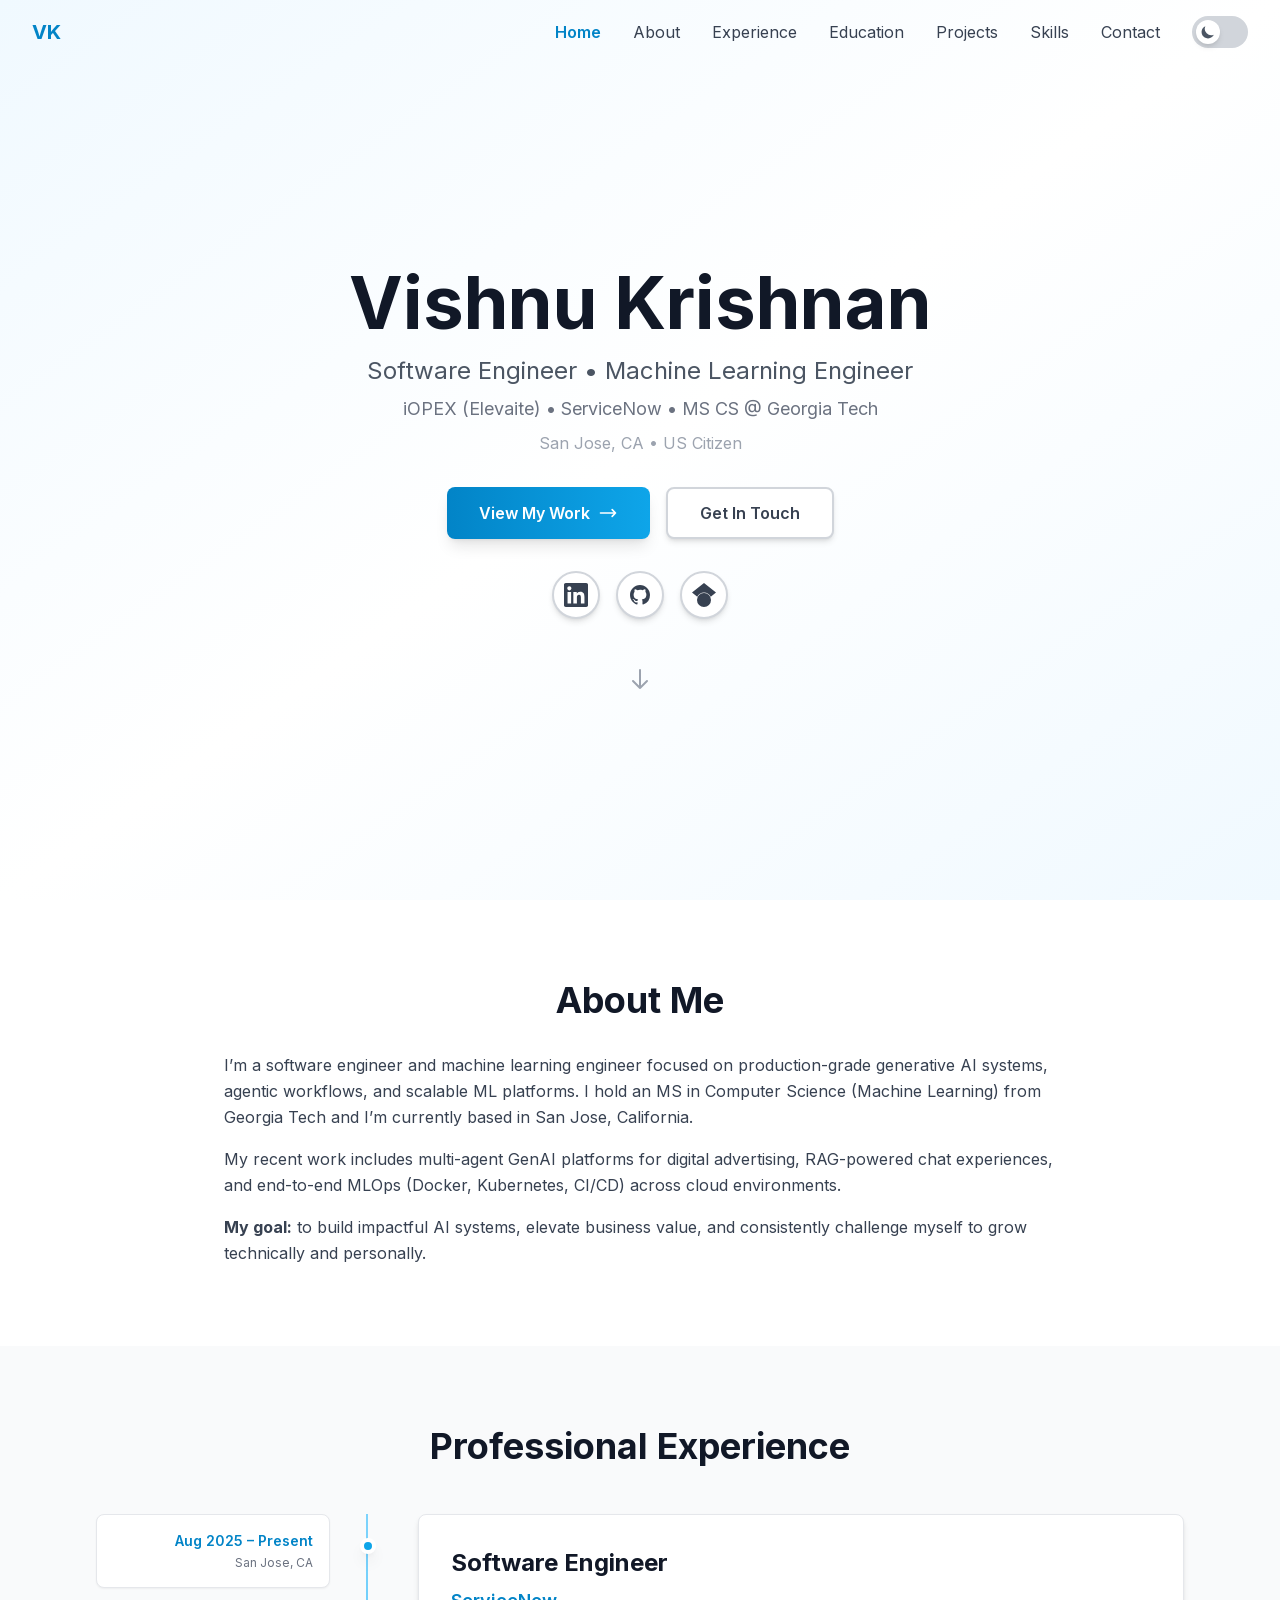
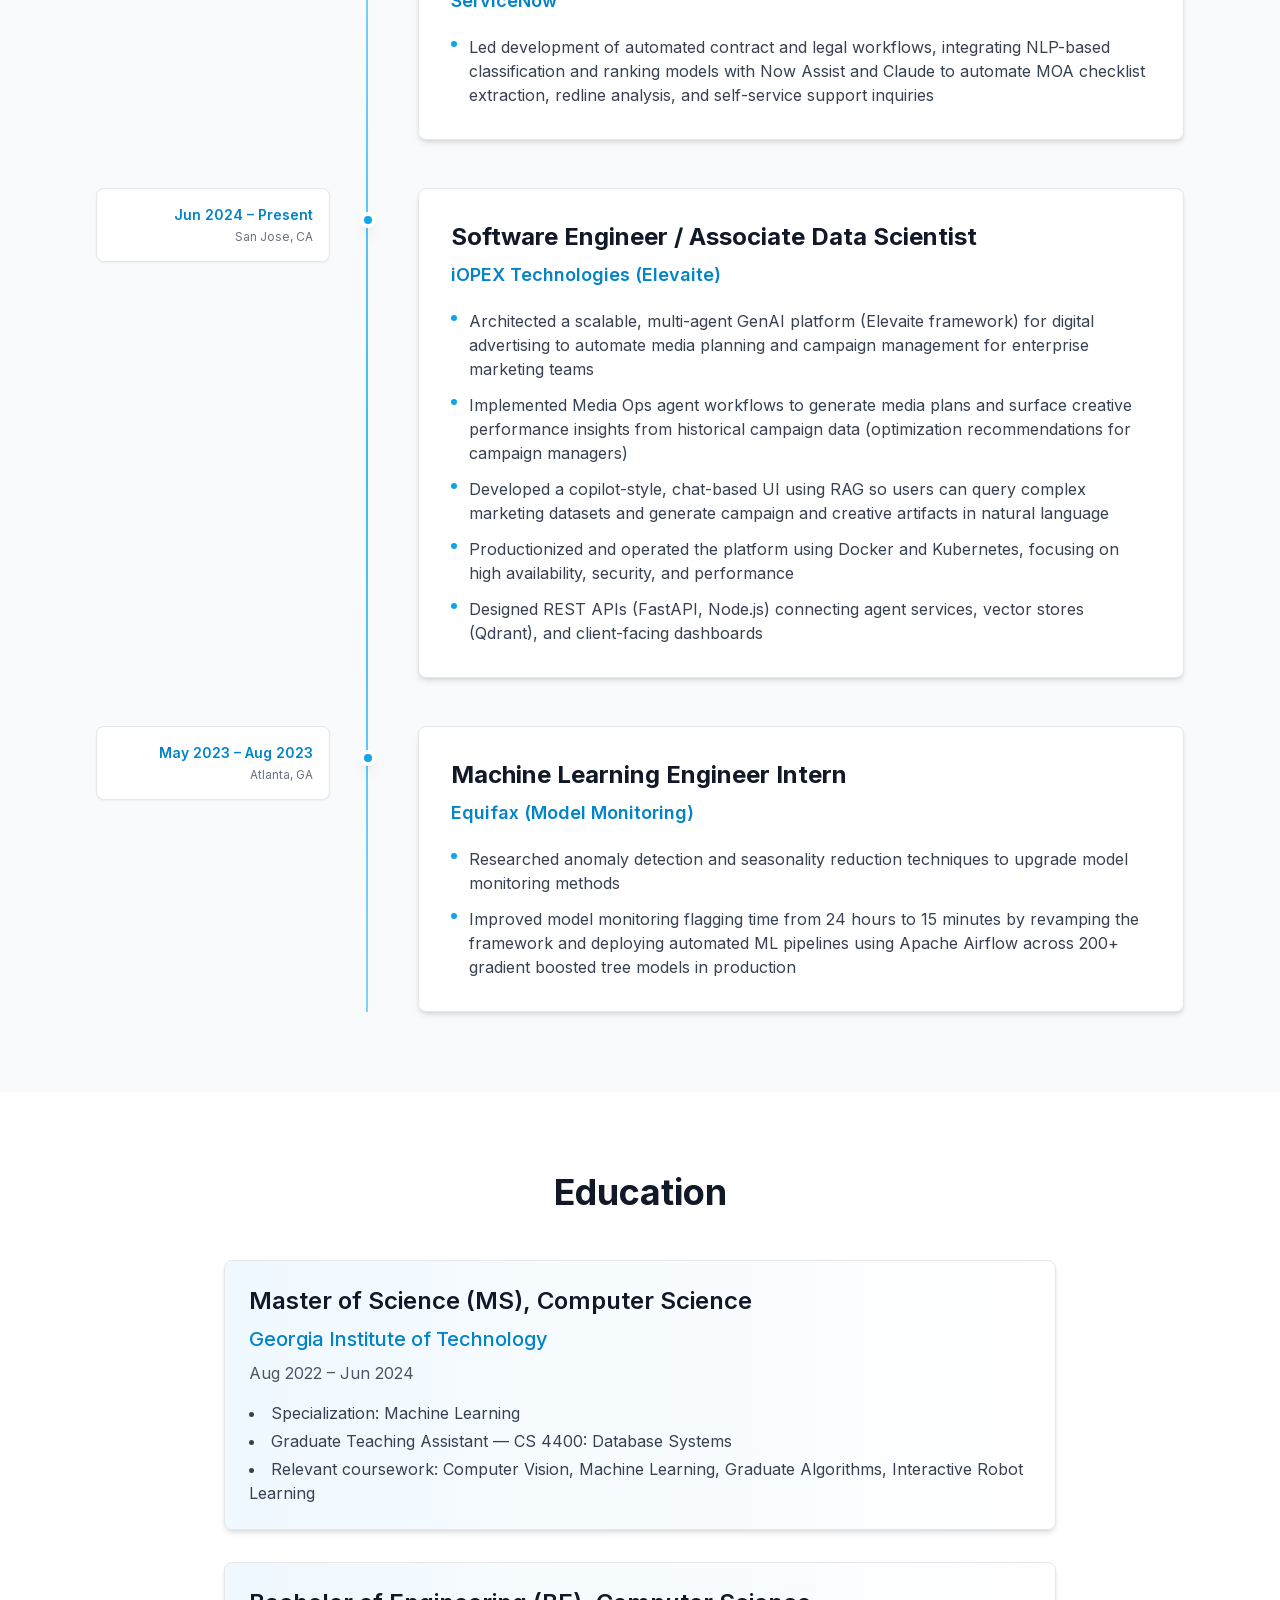
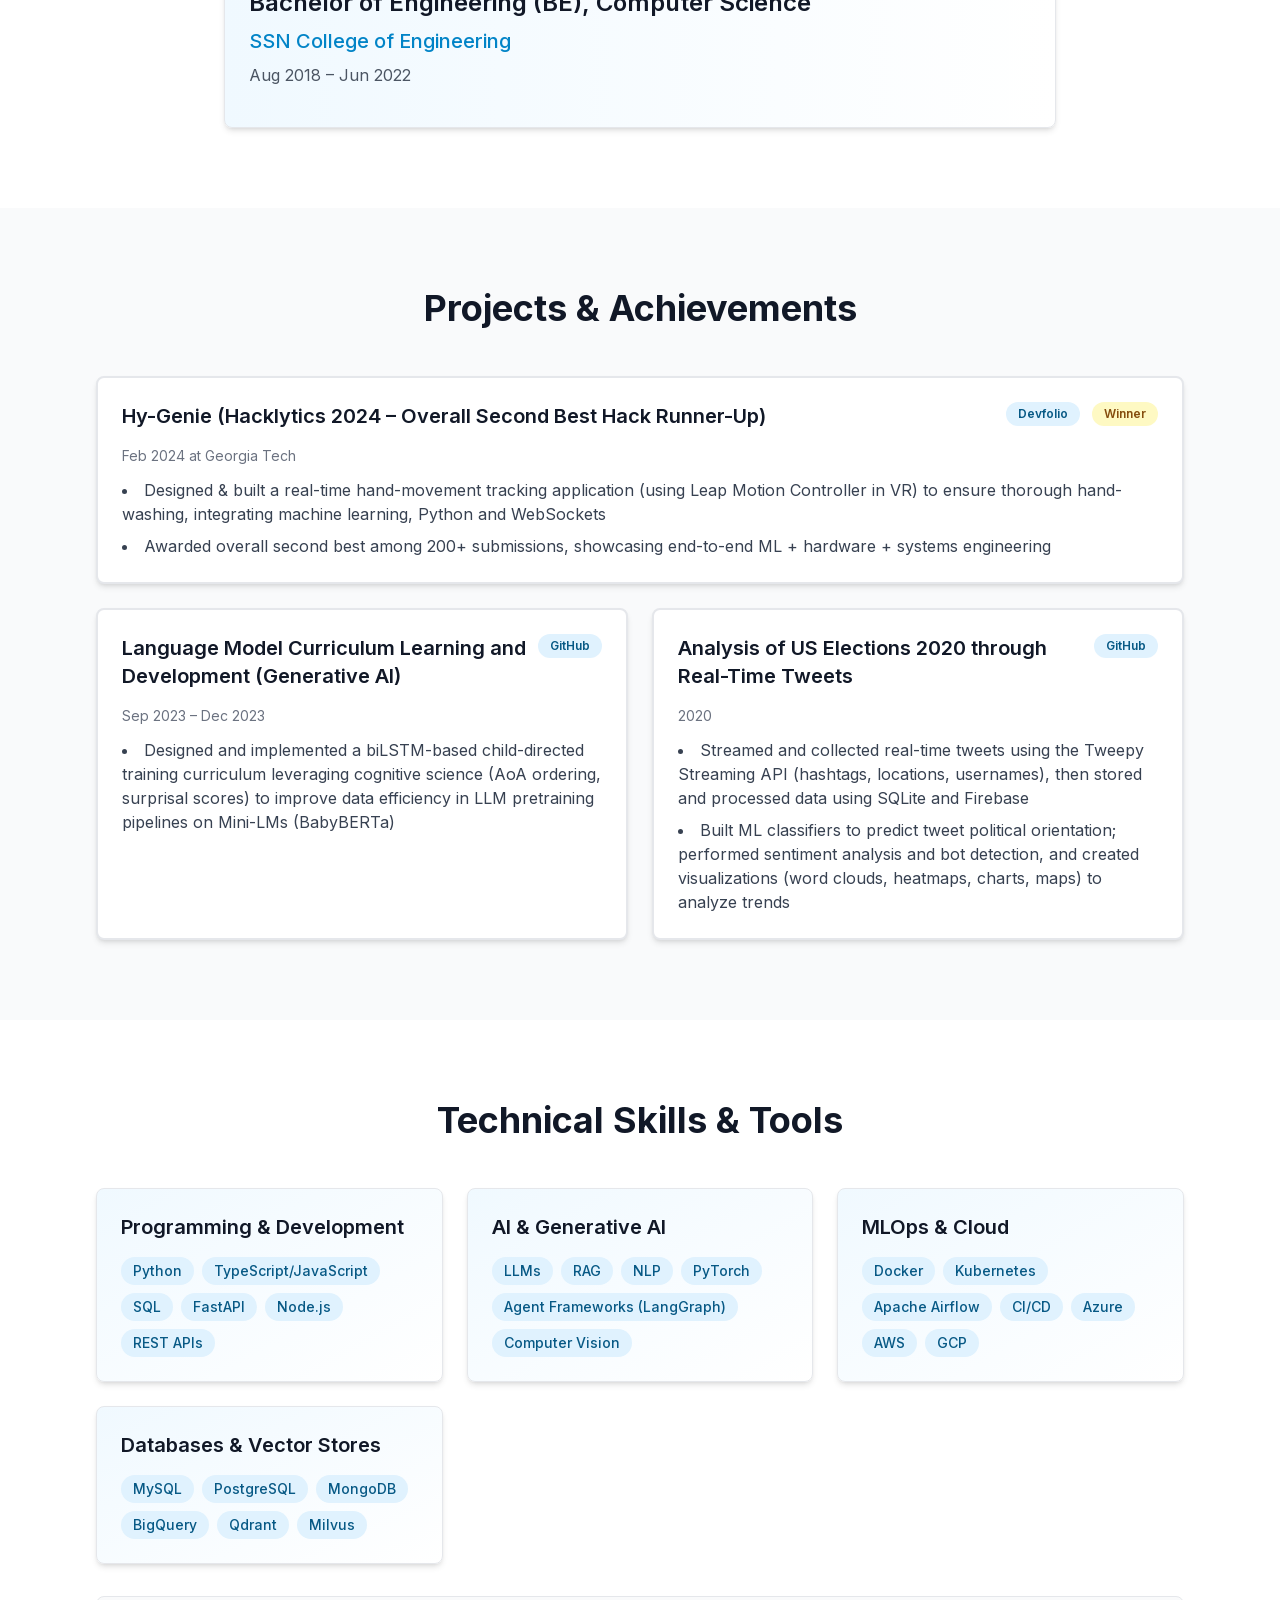
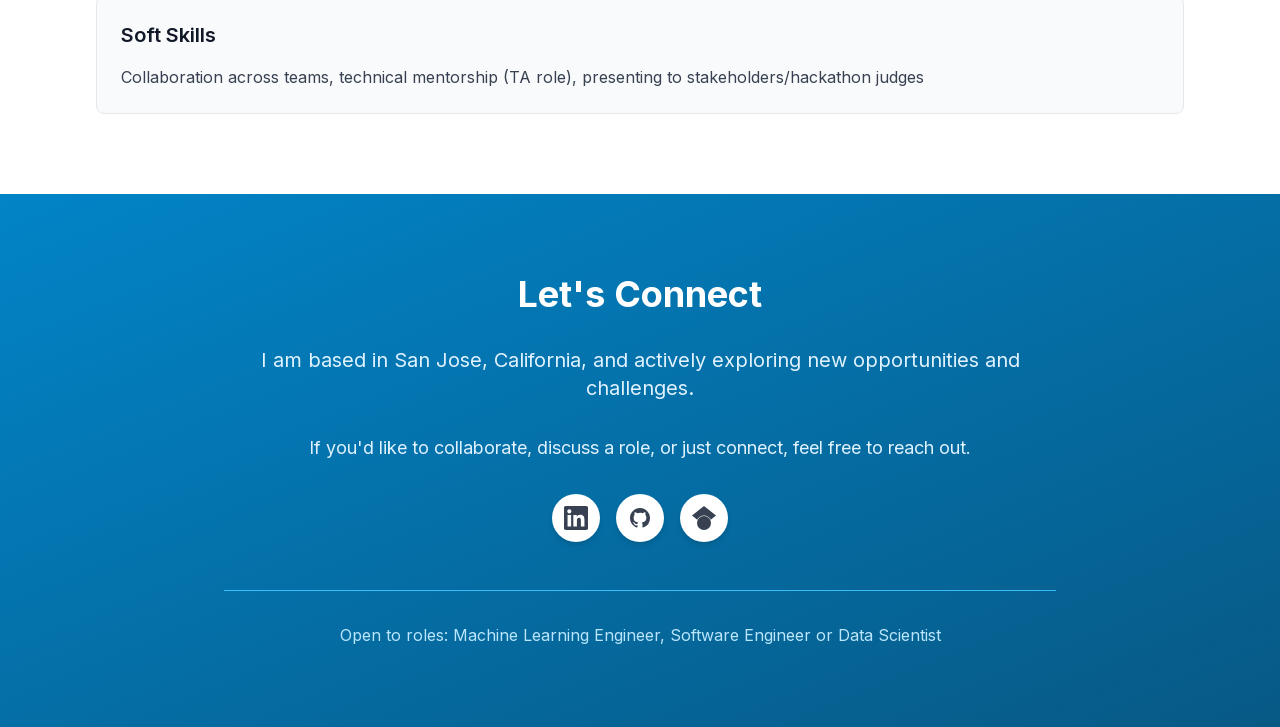
==== commit 6af97db4: "Deploy from 5cec1b5ce65adde2b30a69a233f9b43f91d04181" ====
--- a/index.html
+++ b/index.html
@@ -1 +1 @@
-<!DOCTYPE html><!--lULGf5L0s3drUkipovevS--><html lang="en"><head><meta charSet="utf-8"/><meta name="viewport" content="width=device-width, initial-scale=1"/><link rel="preload" href="/Vishnu_Resume/_next/static/media/e4af272ccee01ff0-s.p.woff2" as="font" crossorigin="" type="font/woff2"/><link rel="stylesheet" href="/Vishnu_Resume/_next/static/css/9d8ee913bf337e79.css" data-precedence="next"/><link rel="preload" as="script" fetchPriority="low" href="/Vishnu_Resume/_next/static/chunks/webpack-452c8917a4c2bde3.js"/><script src="/Vishnu_Resume/_next/static/chunks/4bd1b696-c023c6e3521b1417.js" async=""></script><script src="/Vishnu_Resume/_next/static/chunks/255-5a3ac2082ace1dea.js" async=""></script><script src="/Vishnu_Resume/_next/static/chunks/main-app-638ebff8f146d0a7.js" async=""></script><script src="/Vishnu_Resume/_next/static/chunks/app/layout-f5ed92a2f0b2c9bb.js" async=""></script><script src="/Vishnu_Resume/_next/static/chunks/app/page-94060daf1f80b3a6.js" async=""></script><meta name="next-size-adjust" content=""/><title>Vishnu Krishnan | Software Engineer &amp; Machine Learning Engineer</title><meta name="description" content="Software Engineer and Machine Learning Engineer with experience in generative AI, agentic workflows, RAG systems, MLOps, and scalable production platforms."/><meta property="og:title" content="Vishnu Krishnan | Software Engineer &amp; Machine Learning Engineer"/><meta property="og:description" content="Software Engineer and Machine Learning Engineer with experience in generative AI, agentic workflows, RAG systems, MLOps, and scalable production platforms."/><meta property="og:url" content="https://vishnukk33.github.io/Vishnu_Resume/"/><meta property="og:site_name" content="Vishnu Krishnan Portfolio"/><meta property="og:locale" content="en_US"/><meta property="og:type" content="website"/><meta name="twitter:card" content="summary_large_image"/><meta name="twitter:title" content="Vishnu Krishnan | Software Engineer &amp; Machine Learning Engineer"/><meta name="twitter:description" content="Software Engineer and Machine Learning Engineer with experience in generative AI, agentic workflows, RAG systems, MLOps, and scalable production platforms."/><link rel="icon" href="/Vishnu_Resume/icon.svg?74b4d57d256faf26" type="image/svg+xml" sizes="any"/><script src="/Vishnu_Resume/_next/static/chunks/polyfills-42372ed130431b0a.js" noModule=""></script></head><body class="__className_705596"><div hidden=""><!--$--><!--/$--></div><main class="min-h-screen"><nav class="fixed top-0 left-0 right-0 z-50 transition-all duration-300 bg-transparent"><div class="max-w-7xl mx-auto px-4 sm:px-6 lg:px-8"><div class="flex justify-between items-center h-16"><div class="text-xl font-bold text-primary-600 dark:text-primary-400">VK</div><div class="hidden md:flex space-x-8 items-center"><button class="transition-colors duration-200 text-gray-700 dark:text-gray-300 hover:text-primary-600 dark:hover:text-primary-400">Home</button><button class="transition-colors duration-200 text-gray-700 dark:text-gray-300 hover:text-primary-600 dark:hover:text-primary-400">About</button><button class="transition-colors duration-200 text-gray-700 dark:text-gray-300 hover:text-primary-600 dark:hover:text-primary-400">Experience</button><button class="transition-colors duration-200 text-gray-700 dark:text-gray-300 hover:text-primary-600 dark:hover:text-primary-400">Education</button><button class="transition-colors duration-200 text-gray-700 dark:text-gray-300 hover:text-primary-600 dark:hover:text-primary-400">Projects</button><button class="transition-colors duration-200 text-gray-700 dark:text-gray-300 hover:text-primary-600 dark:hover:text-primary-400">Skills</button><button class="transition-colors duration-200 text-gray-700 dark:text-gray-300 hover:text-primary-600 dark:hover:text-primary-400">Contact</button><button class="relative w-14 h-8 rounded-full bg-gray-300 dark:bg-gray-700 transition-colors duration-300 focus:outline-none focus:ring-2 focus:ring-primary-500 focus:ring-offset-2 dark:focus:ring-offset-gray-800" aria-label="Toggle dark mode"><span class="absolute top-1 left-1 w-6 h-6 bg-white rounded-full shadow-md transform transition-transform duration-300 translate-x-0"><span class="absolute inset-0 flex items-center justify-center"><svg class="w-4 h-4 text-gray-600" fill="currentColor" viewBox="0 0 20 20"><path d="M17.293 13.293A8 8 0 016.707 2.707a8.001 8.001 0 1010.586 10.586z"></path></svg></span></span></button></div><div class="flex items-center gap-4 md:hidden"><button class="relative w-14 h-8 rounded-full bg-gray-300 dark:bg-gray-700 transition-colors duration-300 focus:outline-none focus:ring-2 focus:ring-primary-500 focus:ring-offset-2 dark:focus:ring-offset-gray-800" aria-label="Toggle dark mode"><span class="absolute top-1 left-1 w-6 h-6 bg-white rounded-full shadow-md transform transition-transform duration-300 translate-x-0"><span class="absolute inset-0 flex items-center justify-center"><svg class="w-4 h-4 text-gray-600" fill="currentColor" viewBox="0 0 20 20"><path d="M17.293 13.293A8 8 0 016.707 2.707a8.001 8.001 0 1010.586 10.586z"></path></svg></span></span></button><button class="text-gray-700 dark:text-gray-300 hover:text-primary-600 dark:hover:text-primary-400 transition-colors duration-200 p-2" aria-label="Toggle menu">☰</button></div></div><div class="md:hidden overflow-hidden transition-all duration-300 ease-in-out max-h-0 opacity-0"><div class="border-t border-gray-200 dark:border-gray-700 py-4 pb-6"><div class="flex flex-col space-y-2 px-2"><button class="text-left px-4 py-2.5 rounded-md transition-colors duration-200 text-gray-700 dark:text-gray-300 hover:text-primary-600 dark:hover:text-primary-400 hover:bg-gray-100 dark:hover:bg-gray-800">Home</button><button class="text-left px-4 py-2.5 rounded-md transition-colors duration-200 text-gray-700 dark:text-gray-300 hover:text-primary-600 dark:hover:text-primary-400 hover:bg-gray-100 dark:hover:bg-gray-800">About</button><button class="text-left px-4 py-2.5 rounded-md transition-colors duration-200 text-gray-700 dark:text-gray-300 hover:text-primary-600 dark:hover:text-primary-400 hover:bg-gray-100 dark:hover:bg-gray-800">Experience</button><button class="text-left px-4 py-2.5 rounded-md transition-colors duration-200 text-gray-700 dark:text-gray-300 hover:text-primary-600 dark:hover:text-primary-400 hover:bg-gray-100 dark:hover:bg-gray-800">Education</button><button class="text-left px-4 py-2.5 rounded-md transition-colors duration-200 text-gray-700 dark:text-gray-300 hover:text-primary-600 dark:hover:text-primary-400 hover:bg-gray-100 dark:hover:bg-gray-800">Projects</button><button class="text-left px-4 py-2.5 rounded-md transition-colors duration-200 text-gray-700 dark:text-gray-300 hover:text-primary-600 dark:hover:text-primary-400 hover:bg-gray-100 dark:hover:bg-gray-800">Skills</button><button class="text-left px-4 py-2.5 rounded-md transition-colors duration-200 text-gray-700 dark:text-gray-300 hover:text-primary-600 dark:hover:text-primary-400 hover:bg-gray-100 dark:hover:bg-gray-800">Contact</button></div></div></div></div></nav><section id="home" class="min-h-screen flex items-center justify-center bg-gradient-to-br from-primary-50 via-white to-primary-50 dark:from-gray-900 dark:via-gray-800 dark:to-gray-900 pt-16"><div class="max-w-4xl mx-auto px-4 sm:px-6 lg:px-8 text-center"><div class="mb-8"><h1 class="text-5xl md:text-7xl font-bold text-gray-900 dark:text-white mb-4">Vishnu Krishnan</h1><p class="text-xl md:text-2xl text-gray-600 dark:text-gray-300 mb-2">Software Engineer • Machine Learning Engineer</p><p class="text-lg text-gray-500 dark:text-gray-400">iOPEX (Elevaite) • ServiceNow • MS CS @ Georgia Tech</p><p class="text-base text-gray-400 dark:text-gray-400 mt-2">San Jose, CA • US Citizen</p></div><div class="flex flex-wrap justify-center gap-4 mt-8 mb-8"><button class="px-8 py-3 bg-gradient-to-r from-primary-600 to-primary-500 dark:from-primary-500 dark:to-primary-400 text-white rounded-lg hover:from-primary-700 hover:to-primary-600 dark:hover:from-primary-600 dark:hover:to-primary-500 transition-all duration-200 shadow-lg hover:shadow-xl font-semibold flex items-center gap-2">View My Work<svg class="w-5 h-5" fill="none" stroke-linecap="round" stroke-linejoin="round" stroke-width="2" viewBox="0 0 24 24" stroke="currentColor"><path d="M17 8l4 4m0 0l-4 4m4-4H3"></path></svg></button><button class="px-8 py-3 bg-white dark:bg-gray-800 text-gray-700 dark:text-gray-200 border-2 border-gray-300 dark:border-gray-600 rounded-lg hover:border-gray-400 dark:hover:border-gray-500 hover:bg-gray-50 dark:hover:bg-gray-700 transition-all duration-200 shadow-md hover:shadow-lg font-semibold">Get In Touch</button></div><div class="flex justify-center gap-4 mt-8"><a href="https://www.linkedin.com/in/vishnukkrishnan/" target="_blank" rel="noopener noreferrer" class="w-12 h-12 bg-white dark:bg-gray-800 border-2 border-gray-300 dark:border-gray-600 rounded-full flex items-center justify-center hover:border-primary-500 dark:hover:border-primary-400 hover:bg-primary-50 dark:hover:bg-primary-900/20 transition-all duration-200 shadow-md hover:shadow-lg" aria-label="LinkedIn"><svg class="w-6 h-6 text-gray-700 dark:text-gray-300" fill="currentColor" viewBox="0 0 24 24"><path d="M20.447 20.452h-3.554v-5.569c0-1.328-.027-3.037-1.852-3.037-1.853 0-2.136 1.445-2.136 2.939v5.667H9.351V9h3.414v1.561h.046c.477-.9 1.637-1.85 3.37-1.85 3.601 0 4.267 2.37 4.267 5.455v6.286zM5.337 7.433c-1.144 0-2.063-.926-2.063-2.065 0-1.138.92-2.063 2.063-2.063 1.14 0 2.064.925 2.064 2.063 0 1.139-.925 2.065-2.064 2.065zm1.782 13.019H3.555V9h3.564v11.452zM22.225 0H1.771C.792 0 0 .774 0 1.729v20.542C0 23.227.792 24 1.771 24h20.451C23.2 24 24 23.227 24 22.271V1.729C24 .774 23.2 0 22.222 0h.003z"></path></svg></a><a href="https://github.com/Vishnukk33/" target="_blank" rel="noopener noreferrer" class="w-12 h-12 bg-white dark:bg-gray-800 border-2 border-gray-300 dark:border-gray-600 rounded-full flex items-center justify-center hover:border-gray-800 dark:hover:border-gray-400 hover:bg-gray-50 dark:hover:bg-gray-700 transition-all duration-200 shadow-md hover:shadow-lg" aria-label="GitHub"><svg class="w-6 h-6 text-gray-700 dark:text-gray-300" fill="currentColor" viewBox="0 0 24 24"><path fill-rule="evenodd" d="M12 2C6.477 2 2 6.484 2 12.017c0 4.425 2.865 8.18 6.839 9.504.5.092.682-.217.682-.483 0-.237-.008-.868-.013-1.703-2.782.605-3.369-1.343-3.369-1.343-.454-1.158-1.11-1.466-1.11-1.466-.908-.62.069-.608.069-.608 1.003.07 1.531 1.032 1.531 1.032.892 1.53 2.341 1.088 2.91.832.092-.647.35-1.088.636-1.338-2.22-.253-4.555-1.113-4.555-4.951 0-1.093.39-1.988 1.029-2.688-.103-.253-.446-1.272.098-2.65 0 0 .84-.27 2.75 1.026A9.564 9.564 0 0112 6.844c.85.004 1.705.115 2.504.337 1.909-1.296 2.747-1.027 2.747-1.027.546 1.379.202 2.398.1 2.651.64.7 1.028 1.595 1.028 2.688 0 3.848-2.339 4.695-4.566 4.943.359.309.678.92.678 1.855 0 1.338-.012 2.419-.012 2.747 0 .268.18.58.688.482A10.019 10.019 0 0022 12.017C22 6.484 17.522 2 12 2z" clip-rule="evenodd"></path></svg></a><a href="https://scholar.google.com/citations?user=-qwIeaEAAAAJ&amp;hl=en" target="_blank" rel="noopener noreferrer" class="w-12 h-12 bg-white dark:bg-gray-800 border-2 border-gray-300 dark:border-gray-600 rounded-full flex items-center justify-center hover:border-blue-600 dark:hover:border-blue-400 hover:bg-blue-50 dark:hover:bg-blue-900/20 transition-all duration-200 shadow-md hover:shadow-lg" aria-label="Google Scholar"><svg class="w-6 h-6 text-gray-700 dark:text-gray-300" fill="currentColor" viewBox="0 0 24 24"><path d="M5.242 13.769L0 9.5 12 0l12 9.5-5.242 4.269C17.548 11.249 14.978 9.5 12 9.5c-2.977 0-5.548 1.748-6.758 4.269zM12 10a7 7 0 1 0 0 14 7 7 0 0 0 0-14z"></path></svg></a></div><div class="mt-12"><a href="#about" class="inline-block animate-bounce"><svg class="w-6 h-6 text-gray-400 dark:text-gray-400" fill="none" stroke-linecap="round" stroke-linejoin="round" stroke-width="2" viewBox="0 0 24 24" stroke="currentColor"><path d="M19 14l-7 7m0 0l-7-7m7 7V3"></path></svg></a></div></div></section><section id="about" class="py-20 bg-white dark:bg-gray-900"><div class="max-w-4xl mx-auto px-4 sm:px-6 lg:px-8"><h2 class="text-4xl font-bold text-gray-900 dark:text-white mb-8 text-center">About Me</h2><div class="prose prose-lg max-w-none dark:prose-invert"><p class="text-gray-700 dark:text-gray-300 leading-relaxed mb-4">I’m a software engineer and machine learning engineer focused on production-grade generative AI systems, agentic workflows, and scalable ML platforms. I hold an MS in Computer Science (Machine Learning) from Georgia Tech and I’m currently based in San Jose, California.</p><p class="text-gray-700 dark:text-gray-300 leading-relaxed mb-4">My recent work includes multi-agent GenAI platforms for digital advertising, RAG-powered chat experiences, and end-to-end MLOps (Docker, Kubernetes, CI/CD) across cloud environments.</p><p class="text-gray-700 dark:text-gray-300 leading-relaxed"><strong>My goal:</strong> to build impactful AI systems, elevate business value, and consistently challenge myself to grow technically and personally.</p></div></div></section><section id="experience" class="py-12 sm:py-16 md:py-20 bg-gray-50 dark:bg-gray-800"><div class="max-w-6xl mx-auto px-4 sm:px-6 lg:px-8"><h2 class="text-3xl sm:text-4xl font-bold text-gray-900 dark:text-white mb-8 sm:mb-12 text-center">Professional Experience</h2><div class="relative"><div class="absolute left-8 md:left-1/4 top-0 bottom-0 w-0.5 bg-gradient-to-b from-primary-300 via-primary-400 to-primary-300 dark:from-primary-700 dark:via-primary-600 dark:to-primary-700 transform md:-translate-x-0.5 hidden md:block"></div><div class="space-y-6 sm:space-y-8 md:space-y-12"><div class="relative flex flex-col md:flex-row gap-4 md:gap-6 group"><div class="absolute left-8 md:left-1/4 top-6 w-4 h-4 rounded-full bg-primary-500 dark:bg-primary-400 border-4 border-white dark:border-gray-800 shadow-lg transform md:-translate-x-2 z-10 hidden md:block"></div><div class="md:w-1/4 md:pr-8 md:text-right order-1"><div class="bg-white dark:bg-gray-900 rounded-lg shadow-sm p-3 sm:p-4 md:p-4 border border-gray-200 dark:border-gray-700 group-hover:shadow-md transition-all duration-300"><p class="text-xs sm:text-sm font-semibold text-primary-600 dark:text-primary-400 mb-1">Aug 2025 – Present</p><p class="text-xs text-gray-500 dark:text-gray-400">San Jose, CA</p></div></div><div class="md:w-3/4 md:pl-8 order-2"><div class="bg-white dark:bg-gray-900 rounded-lg shadow-md p-5 sm:p-6 md:p-8 border border-gray-200 dark:border-gray-700 hover:shadow-xl hover:border-primary-300 dark:hover:border-primary-600 transition-all duration-300"><div class="mb-4 sm:mb-5"><h3 class="text-xl sm:text-2xl font-bold text-gray-900 dark:text-white mb-1 sm:mb-2">Software Engineer</h3><p class="text-base sm:text-lg text-primary-600 dark:text-primary-400 font-semibold">ServiceNow</p></div><div class="space-y-2 sm:space-y-3"><div class="flex gap-2 sm:gap-3 text-gray-700 dark:text-gray-300 leading-relaxed"><div class="flex-shrink-0 mt-1.5"><div class="w-1.5 h-1.5 rounded-full bg-primary-500 dark:bg-primary-400"></div></div><p class="flex-1 text-sm sm:text-base leading-relaxed">Led development of automated contract and legal workflows, integrating NLP-based classification and ranking models with Now Assist and Claude to automate MOA checklist extraction, redline analysis, and self-service support inquiries</p></div></div></div></div></div><div class="relative flex flex-col md:flex-row gap-4 md:gap-6 group"><div class="absolute left-8 md:left-1/4 top-6 w-4 h-4 rounded-full bg-primary-500 dark:bg-primary-400 border-4 border-white dark:border-gray-800 shadow-lg transform md:-translate-x-2 z-10 hidden md:block"></div><div class="md:w-1/4 md:pr-8 md:text-right order-1"><div class="bg-white dark:bg-gray-900 rounded-lg shadow-sm p-3 sm:p-4 md:p-4 border border-gray-200 dark:border-gray-700 group-hover:shadow-md transition-all duration-300"><p class="text-xs sm:text-sm font-semibold text-primary-600 dark:text-primary-400 mb-1">Jun 2024 – Present</p><p class="text-xs text-gray-500 dark:text-gray-400">San Jose, CA</p></div></div><div class="md:w-3/4 md:pl-8 order-2"><div class="bg-white dark:bg-gray-900 rounded-lg shadow-md p-5 sm:p-6 md:p-8 border border-gray-200 dark:border-gray-700 hover:shadow-xl hover:border-primary-300 dark:hover:border-primary-600 transition-all duration-300"><div class="mb-4 sm:mb-5"><h3 class="text-xl sm:text-2xl font-bold text-gray-900 dark:text-white mb-1 sm:mb-2">Software Engineer / Associate Data Scientist</h3><p class="text-base sm:text-lg text-primary-600 dark:text-primary-400 font-semibold">iOPEX Technologies (Elevaite)</p></div><div class="space-y-2 sm:space-y-3"><div class="flex gap-2 sm:gap-3 text-gray-700 dark:text-gray-300 leading-relaxed"><div class="flex-shrink-0 mt-1.5"><div class="w-1.5 h-1.5 rounded-full bg-primary-500 dark:bg-primary-400"></div></div><p class="flex-1 text-sm sm:text-base leading-relaxed">Architected a scalable, multi-agent GenAI platform (Elevaite framework) for digital advertising to automate media planning and campaign management for enterprise marketing teams</p></div><div class="flex gap-2 sm:gap-3 text-gray-700 dark:text-gray-300 leading-relaxed"><div class="flex-shrink-0 mt-1.5"><div class="w-1.5 h-1.5 rounded-full bg-primary-500 dark:bg-primary-400"></div></div><p class="flex-1 text-sm sm:text-base leading-relaxed">Implemented Media Ops agent workflows to generate media plans and surface creative performance insights from historical campaign data (optimization recommendations for campaign managers)</p></div><div class="flex gap-2 sm:gap-3 text-gray-700 dark:text-gray-300 leading-relaxed"><div class="flex-shrink-0 mt-1.5"><div class="w-1.5 h-1.5 rounded-full bg-primary-500 dark:bg-primary-400"></div></div><p class="flex-1 text-sm sm:text-base leading-relaxed">Developed a copilot-style, chat-based UI using RAG so users can query complex marketing datasets and generate campaign and creative artifacts in natural language</p></div><div class="flex gap-2 sm:gap-3 text-gray-700 dark:text-gray-300 leading-relaxed"><div class="flex-shrink-0 mt-1.5"><div class="w-1.5 h-1.5 rounded-full bg-primary-500 dark:bg-primary-400"></div></div><p class="flex-1 text-sm sm:text-base leading-relaxed">Productionized and operated the platform using Docker and Kubernetes, focusing on high availability, security, and performance</p></div><div class="flex gap-2 sm:gap-3 text-gray-700 dark:text-gray-300 leading-relaxed"><div class="flex-shrink-0 mt-1.5"><div class="w-1.5 h-1.5 rounded-full bg-primary-500 dark:bg-primary-400"></div></div><p class="flex-1 text-sm sm:text-base leading-relaxed">Designed REST APIs (FastAPI, Node.js) connecting agent services, vector stores (Qdrant), and client-facing dashboards</p></div></div></div></div></div><div class="relative flex flex-col md:flex-row gap-4 md:gap-6 group"><div class="absolute left-8 md:left-1/4 top-6 w-4 h-4 rounded-full bg-primary-500 dark:bg-primary-400 border-4 border-white dark:border-gray-800 shadow-lg transform md:-translate-x-2 z-10 hidden md:block"></div><div class="md:w-1/4 md:pr-8 md:text-right order-1"><div class="bg-white dark:bg-gray-900 rounded-lg shadow-sm p-3 sm:p-4 md:p-4 border border-gray-200 dark:border-gray-700 group-hover:shadow-md transition-all duration-300"><p class="text-xs sm:text-sm font-semibold text-primary-600 dark:text-primary-400 mb-1">May 2023 – Aug 2023</p><p class="text-xs text-gray-500 dark:text-gray-400">Atlanta, GA</p></div></div><div class="md:w-3/4 md:pl-8 order-2"><div class="bg-white dark:bg-gray-900 rounded-lg shadow-md p-5 sm:p-6 md:p-8 border border-gray-200 dark:border-gray-700 hover:shadow-xl hover:border-primary-300 dark:hover:border-primary-600 transition-all duration-300"><div class="mb-4 sm:mb-5"><h3 class="text-xl sm:text-2xl font-bold text-gray-900 dark:text-white mb-1 sm:mb-2">Machine Learning Engineer Intern</h3><p class="text-base sm:text-lg text-primary-600 dark:text-primary-400 font-semibold">Equifax (Model Monitoring)</p></div><div class="space-y-2 sm:space-y-3"><div class="flex gap-2 sm:gap-3 text-gray-700 dark:text-gray-300 leading-relaxed"><div class="flex-shrink-0 mt-1.5"><div class="w-1.5 h-1.5 rounded-full bg-primary-500 dark:bg-primary-400"></div></div><p class="flex-1 text-sm sm:text-base leading-relaxed">Researched anomaly detection and seasonality reduction techniques to upgrade model monitoring methods</p></div><div class="flex gap-2 sm:gap-3 text-gray-700 dark:text-gray-300 leading-relaxed"><div class="flex-shrink-0 mt-1.5"><div class="w-1.5 h-1.5 rounded-full bg-primary-500 dark:bg-primary-400"></div></div><p class="flex-1 text-sm sm:text-base leading-relaxed">Improved model monitoring flagging time from 24 hours to 15 minutes by revamping the framework and deploying automated ML pipelines using Apache Airflow across 200+ gradient boosted tree models in production</p></div></div></div></div></div></div></div></div></section><section id="education" class="py-20 bg-white dark:bg-gray-900"><div class="max-w-4xl mx-auto px-4 sm:px-6 lg:px-8"><h2 class="text-4xl font-bold text-gray-900 dark:text-white mb-12 text-center">Education</h2><div class="space-y-8"><div class="bg-gradient-to-r from-primary-50 to-white dark:from-gray-800 dark:to-gray-900 rounded-lg shadow-md p-6 border border-gray-200 dark:border-gray-700 hover:shadow-xl hover:border-primary-300 dark:hover:border-primary-600 transition-all duration-300"><h3 class="text-2xl font-semibold text-gray-900 dark:text-white mb-2">Master of Science (MS), Computer Science</h3><p class="text-xl text-primary-600 dark:text-primary-400 font-medium mb-2">Georgia Institute of Technology</p><p class="text-gray-600 dark:text-gray-400 mb-4">Aug 2022 – Jun 2024</p><ul class="list-disc list-inside space-y-1 text-gray-700 dark:text-gray-300"><li>Specialization: Machine Learning</li><li>Graduate Teaching Assistant — CS 4400: Database Systems</li><li>Relevant coursework: Computer Vision, Machine Learning, Graduate Algorithms, Interactive Robot Learning</li></ul></div><div class="bg-gradient-to-r from-primary-50 to-white dark:from-gray-800 dark:to-gray-900 rounded-lg shadow-md p-6 border border-gray-200 dark:border-gray-700 hover:shadow-xl hover:border-primary-300 dark:hover:border-primary-600 transition-all duration-300"><h3 class="text-2xl font-semibold text-gray-900 dark:text-white mb-2">Bachelor of Engineering (BE), Computer Science</h3><p class="text-xl text-primary-600 dark:text-primary-400 font-medium mb-2">SSN College of Engineering</p><p class="text-gray-600 dark:text-gray-400 mb-4">Aug 2018 – Jun 2022</p></div></div></div></section><section id="projects" class="py-20 bg-gray-50 dark:bg-gray-800"><div class="max-w-6xl mx-auto px-4 sm:px-6 lg:px-8"><h2 class="text-4xl font-bold text-gray-900 dark:text-white mb-12 text-center">Projects &amp; Achievements</h2><div class="grid gap-6 justify-items-stretch md:grid-cols-2"><div class="w-full bg-white dark:bg-gray-900 rounded-lg shadow-md p-6 border-2 border-gray-200 dark:border-gray-700 hover:shadow-xl hover:border-primary-300 dark:hover:border-primary-600 transition-all duration-300 justify-self-stretch col-span-1 md:col-span-2"><div class="flex items-start justify-between mb-4"><h3 class="text-xl font-semibold text-gray-900 dark:text-white">Hy-Genie (Hacklytics 2024 – Overall Second Best Hack Runner-Up)</h3><div class="flex items-center gap-3 flex-shrink-0"><a href="https://devfolio.co/projects/hygenie-making-hands-cleaner-one-step-at-a-time-fa67" target="_blank" rel="noopener noreferrer" class="text-xs font-semibold px-3 py-1 rounded-full bg-primary-100 dark:bg-primary-900/30 text-primary-800 dark:text-primary-200 hover:bg-primary-200 dark:hover:bg-primary-900/50 transition-colors duration-200" aria-label="Open link: Devfolio">Devfolio</a><span class="bg-yellow-100 dark:bg-yellow-900 text-yellow-800 dark:text-yellow-200 text-xs font-semibold px-3 py-1 rounded-full">Winner</span></div></div><p class="text-gray-500 dark:text-gray-400 text-sm mb-3">Feb 2024 at Georgia Tech</p><ul class="list-disc list-inside space-y-2 text-gray-700 dark:text-gray-300"><li>Designed &amp; built a real-time hand-movement tracking application (using Leap Motion Controller in VR) to ensure thorough hand-washing, integrating machine learning, Python and WebSockets</li><li>Awarded overall second best among 200+ submissions, showcasing end-to-end ML + hardware + systems engineering</li></ul></div><div class="w-full bg-white dark:bg-gray-900 rounded-lg shadow-md p-6 border-2 border-gray-200 dark:border-gray-700 hover:shadow-xl hover:border-primary-300 dark:hover:border-primary-600 transition-all duration-300 justify-self-stretch col-span-1"><div class="flex items-start justify-between mb-4"><h3 class="text-xl font-semibold text-gray-900 dark:text-white">Language Model Curriculum Learning and Development (Generative AI)</h3><div class="flex items-center gap-3 flex-shrink-0"><a href="https://github.com/sid-sr/llm-curriculum-learning" target="_blank" rel="noopener noreferrer" class="text-xs font-semibold px-3 py-1 rounded-full bg-primary-100 dark:bg-primary-900/30 text-primary-800 dark:text-primary-200 hover:bg-primary-200 dark:hover:bg-primary-900/50 transition-colors duration-200" aria-label="Open link: GitHub">GitHub</a></div></div><p class="text-gray-500 dark:text-gray-400 text-sm mb-3">Sep 2023 – Dec 2023</p><ul class="list-disc list-inside space-y-2 text-gray-700 dark:text-gray-300"><li>Designed and implemented a biLSTM-based child-directed training curriculum leveraging cognitive science (AoA ordering, surprisal scores) to improve data efficiency in LLM pretraining pipelines on Mini-LMs (BabyBERTa)</li></ul></div><div class="w-full bg-white dark:bg-gray-900 rounded-lg shadow-md p-6 border-2 border-gray-200 dark:border-gray-700 hover:shadow-xl hover:border-primary-300 dark:hover:border-primary-600 transition-all duration-300 justify-self-stretch col-span-1"><div class="flex items-start justify-between mb-4"><h3 class="text-xl font-semibold text-gray-900 dark:text-white">Analysis of US Elections 2020 through Real-Time Tweets</h3><div class="flex items-center gap-3 flex-shrink-0"><a href="https://github.com/Vishnukk33/Analysis-of-US-elections-2020-through-real-time-tweets" target="_blank" rel="noopener noreferrer" class="text-xs font-semibold px-3 py-1 rounded-full bg-primary-100 dark:bg-primary-900/30 text-primary-800 dark:text-primary-200 hover:bg-primary-200 dark:hover:bg-primary-900/50 transition-colors duration-200" aria-label="Open link: GitHub">GitHub</a></div></div><p class="text-gray-500 dark:text-gray-400 text-sm mb-3">2020</p><ul class="list-disc list-inside space-y-2 text-gray-700 dark:text-gray-300"><li>Streamed and collected real-time tweets using the Tweepy Streaming API (hashtags, locations, usernames), then stored and processed data using SQLite and Firebase</li><li>Built ML classifiers to predict tweet political orientation; performed sentiment analysis and bot detection, and created visualizations (word clouds, heatmaps, charts, maps) to analyze trends</li></ul></div></div></div></section><section id="skills" class="py-20 bg-white dark:bg-gray-900"><div class="max-w-6xl mx-auto px-4 sm:px-6 lg:px-8"><h2 class="text-4xl font-bold text-gray-900 dark:text-white mb-12 text-center">Technical Skills &amp; Tools</h2><div class="grid md:grid-cols-2 lg:grid-cols-3 gap-6"><div class="bg-gradient-to-br from-primary-50 to-white dark:from-gray-800 dark:to-gray-900 rounded-lg shadow-md p-6 border border-gray-200 dark:border-gray-700 hover:shadow-xl hover:border-primary-300 dark:hover:border-primary-600 transition-all duration-300"><h3 class="text-xl font-semibold text-gray-900 dark:text-white mb-4">Programming &amp; Development</h3><div class="flex flex-wrap gap-2"><span class="bg-primary-100 dark:bg-primary-900/30 text-primary-800 dark:text-primary-300 px-3 py-1 rounded-full text-sm font-medium">Python</span><span class="bg-primary-100 dark:bg-primary-900/30 text-primary-800 dark:text-primary-300 px-3 py-1 rounded-full text-sm font-medium">TypeScript/JavaScript</span><span class="bg-primary-100 dark:bg-primary-900/30 text-primary-800 dark:text-primary-300 px-3 py-1 rounded-full text-sm font-medium">SQL</span><span class="bg-primary-100 dark:bg-primary-900/30 text-primary-800 dark:text-primary-300 px-3 py-1 rounded-full text-sm font-medium">FastAPI</span><span class="bg-primary-100 dark:bg-primary-900/30 text-primary-800 dark:text-primary-300 px-3 py-1 rounded-full text-sm font-medium">Node.js</span><span class="bg-primary-100 dark:bg-primary-900/30 text-primary-800 dark:text-primary-300 px-3 py-1 rounded-full text-sm font-medium">REST APIs</span></div></div><div class="bg-gradient-to-br from-primary-50 to-white dark:from-gray-800 dark:to-gray-900 rounded-lg shadow-md p-6 border border-gray-200 dark:border-gray-700 hover:shadow-xl hover:border-primary-300 dark:hover:border-primary-600 transition-all duration-300"><h3 class="text-xl font-semibold text-gray-900 dark:text-white mb-4">AI &amp; Generative AI</h3><div class="flex flex-wrap gap-2"><span class="bg-primary-100 dark:bg-primary-900/30 text-primary-800 dark:text-primary-300 px-3 py-1 rounded-full text-sm font-medium">LLMs</span><span class="bg-primary-100 dark:bg-primary-900/30 text-primary-800 dark:text-primary-300 px-3 py-1 rounded-full text-sm font-medium">RAG</span><span class="bg-primary-100 dark:bg-primary-900/30 text-primary-800 dark:text-primary-300 px-3 py-1 rounded-full text-sm font-medium">NLP</span><span class="bg-primary-100 dark:bg-primary-900/30 text-primary-800 dark:text-primary-300 px-3 py-1 rounded-full text-sm font-medium">PyTorch</span><span class="bg-primary-100 dark:bg-primary-900/30 text-primary-800 dark:text-primary-300 px-3 py-1 rounded-full text-sm font-medium">Agent Frameworks (LangGraph)</span><span class="bg-primary-100 dark:bg-primary-900/30 text-primary-800 dark:text-primary-300 px-3 py-1 rounded-full text-sm font-medium">Computer Vision</span></div></div><div class="bg-gradient-to-br from-primary-50 to-white dark:from-gray-800 dark:to-gray-900 rounded-lg shadow-md p-6 border border-gray-200 dark:border-gray-700 hover:shadow-xl hover:border-primary-300 dark:hover:border-primary-600 transition-all duration-300"><h3 class="text-xl font-semibold text-gray-900 dark:text-white mb-4">MLOps &amp; Cloud</h3><div class="flex flex-wrap gap-2"><span class="bg-primary-100 dark:bg-primary-900/30 text-primary-800 dark:text-primary-300 px-3 py-1 rounded-full text-sm font-medium">Docker</span><span class="bg-primary-100 dark:bg-primary-900/30 text-primary-800 dark:text-primary-300 px-3 py-1 rounded-full text-sm font-medium">Kubernetes</span><span class="bg-primary-100 dark:bg-primary-900/30 text-primary-800 dark:text-primary-300 px-3 py-1 rounded-full text-sm font-medium">Apache Airflow</span><span class="bg-primary-100 dark:bg-primary-900/30 text-primary-800 dark:text-primary-300 px-3 py-1 rounded-full text-sm font-medium">CI/CD</span><span class="bg-primary-100 dark:bg-primary-900/30 text-primary-800 dark:text-primary-300 px-3 py-1 rounded-full text-sm font-medium">Azure</span><span class="bg-primary-100 dark:bg-primary-900/30 text-primary-800 dark:text-primary-300 px-3 py-1 rounded-full text-sm font-medium">AWS</span><span class="bg-primary-100 dark:bg-primary-900/30 text-primary-800 dark:text-primary-300 px-3 py-1 rounded-full text-sm font-medium">GCP</span></div></div><div class="bg-gradient-to-br from-primary-50 to-white dark:from-gray-800 dark:to-gray-900 rounded-lg shadow-md p-6 border border-gray-200 dark:border-gray-700 hover:shadow-xl hover:border-primary-300 dark:hover:border-primary-600 transition-all duration-300"><h3 class="text-xl font-semibold text-gray-900 dark:text-white mb-4">Databases &amp; Vector Stores</h3><div class="flex flex-wrap gap-2"><span class="bg-primary-100 dark:bg-primary-900/30 text-primary-800 dark:text-primary-300 px-3 py-1 rounded-full text-sm font-medium">MySQL</span><span class="bg-primary-100 dark:bg-primary-900/30 text-primary-800 dark:text-primary-300 px-3 py-1 rounded-full text-sm font-medium">PostgreSQL</span><span class="bg-primary-100 dark:bg-primary-900/30 text-primary-800 dark:text-primary-300 px-3 py-1 rounded-full text-sm font-medium">MongoDB</span><span class="bg-primary-100 dark:bg-primary-900/30 text-primary-800 dark:text-primary-300 px-3 py-1 rounded-full text-sm font-medium">BigQuery</span><span class="bg-primary-100 dark:bg-primary-900/30 text-primary-800 dark:text-primary-300 px-3 py-1 rounded-full text-sm font-medium">Qdrant</span><span class="bg-primary-100 dark:bg-primary-900/30 text-primary-800 dark:text-primary-300 px-3 py-1 rounded-full text-sm font-medium">Milvus</span></div></div></div><div class="mt-8 bg-gray-50 dark:bg-gray-800 rounded-lg p-6 border border-gray-200 dark:border-gray-700 hover:border-primary-300 dark:hover:border-primary-600 hover:shadow-xl transition-all duration-300"><h3 class="text-xl font-semibold text-gray-900 dark:text-white mb-4">Soft Skills</h3><p class="text-gray-700 dark:text-gray-300">Collaboration across teams, technical mentorship (TA role), presenting to stakeholders/hackathon judges</p></div></div></section><section id="contact" class="py-20 bg-gradient-to-br from-primary-600 to-primary-800 dark:from-primary-700 dark:to-primary-900 text-white"><div class="max-w-4xl mx-auto px-4 sm:px-6 lg:px-8 text-center"><h2 class="text-4xl font-bold mb-8">Let&#x27;s Connect</h2><p class="text-xl mb-8 text-primary-100 dark:text-primary-200">I am based in San Jose, California, and actively exploring new opportunities and challenges.</p><p class="text-lg mb-8 text-primary-100 dark:text-primary-200">If you&#x27;d like to collaborate, discuss a role, or just connect, feel free to reach out.</p><div class="flex justify-center gap-4 mt-8"><a href="https://www.linkedin.com/in/vishnukkrishnan/" target="_blank" rel="noopener noreferrer" class="w-12 h-12 bg-white dark:bg-gray-800 border-2 border-white/30 dark:border-gray-600 rounded-full flex items-center justify-center hover:border-primary-300 dark:hover:border-primary-400 hover:bg-primary-50 dark:hover:bg-primary-900/20 transition-all duration-200 shadow-md hover:shadow-lg" aria-label="LinkedIn"><svg class="w-6 h-6 text-gray-700 dark:text-gray-300" fill="currentColor" viewBox="0 0 24 24"><path d="M20.447 20.452h-3.554v-5.569c0-1.328-.027-3.037-1.852-3.037-1.853 0-2.136 1.445-2.136 2.939v5.667H9.351V9h3.414v1.561h.046c.477-.9 1.637-1.85 3.37-1.85 3.601 0 4.267 2.37 4.267 5.455v6.286zM5.337 7.433c-1.144 0-2.063-.926-2.063-2.065 0-1.138.92-2.063 2.063-2.063 1.14 0 2.064.925 2.064 2.063 0 1.139-.925 2.065-2.064 2.065zm1.782 13.019H3.555V9h3.564v11.452zM22.225 0H1.771C.792 0 0 .774 0 1.729v20.542C0 23.227.792 24 1.771 24h20.451C23.2 24 24 23.227 24 22.271V1.729C24 .774 23.2 0 22.222 0h.003z"></path></svg></a><a href="https://github.com/Vishnukk33/" target="_blank" rel="noopener noreferrer" class="w-12 h-12 bg-white dark:bg-gray-800 border-2 border-white/30 dark:border-gray-600 rounded-full flex items-center justify-center hover:border-gray-800 dark:hover:border-gray-400 hover:bg-gray-50 dark:hover:bg-gray-700 transition-all duration-200 shadow-md hover:shadow-lg" aria-label="GitHub"><svg class="w-6 h-6 text-gray-700 dark:text-gray-300" fill="currentColor" viewBox="0 0 24 24"><path fill-rule="evenodd" d="M12 2C6.477 2 2 6.484 2 12.017c0 4.425 2.865 8.18 6.839 9.504.5.092.682-.217.682-.483 0-.237-.008-.868-.013-1.703-2.782.605-3.369-1.343-3.369-1.343-.454-1.158-1.11-1.466-1.11-1.466-.908-.62.069-.608.069-.608 1.003.07 1.531 1.032 1.531 1.032.892 1.53 2.341 1.088 2.91.832.092-.647.35-1.088.636-1.338-2.22-.253-4.555-1.113-4.555-4.951 0-1.093.39-1.988 1.029-2.688-.103-.253-.446-1.272.098-2.65 0 0 .84-.27 2.75 1.026A9.564 9.564 0 0112 6.844c.85.004 1.705.115 2.504.337 1.909-1.296 2.747-1.027 2.747-1.027.546 1.379.202 2.398.1 2.651.64.7 1.028 1.595 1.028 2.688 0 3.848-2.339 4.695-4.566 4.943.359.309.678.92.678 1.855 0 1.338-.012 2.419-.012 2.747 0 .268.18.58.688.482A10.019 10.019 0 0022 12.017C22 6.484 17.522 2 12 2z" clip-rule="evenodd"></path></svg></a><a href="https://scholar.google.com/citations?user=-qwIeaEAAAAJ&amp;hl=en" target="_blank" rel="noopener noreferrer" class="w-12 h-12 bg-white dark:bg-gray-800 border-2 border-white/30 dark:border-gray-600 rounded-full flex items-center justify-center hover:border-blue-600 dark:hover:border-blue-400 hover:bg-blue-50 dark:hover:bg-blue-900/20 transition-all duration-200 shadow-md hover:shadow-lg" aria-label="Google Scholar"><svg class="w-6 h-6 text-gray-700 dark:text-gray-300" fill="currentColor" viewBox="0 0 24 24"><path d="M5.242 13.769L0 9.5 12 0l12 9.5-5.242 4.269C17.548 11.249 14.978 9.5 12 9.5c-2.977 0-5.548 1.748-6.758 4.269zM12 10a7 7 0 1 0 0 14 7 7 0 0 0 0-14z"></path></svg></a></div><div class="mt-12 pt-8 border-t border-primary-400 dark:border-primary-600"><p class="text-primary-200 dark:text-primary-300">Open to roles: Machine Learning Engineer, Software Engineer or Data Scientist</p></div></div></section></main><!--$--><!--/$--><script src="/Vishnu_Resume/_next/static/chunks/webpack-452c8917a4c2bde3.js" id="_R_" async=""></script><script>(self.__next_f=self.__next_f||[]).push([0])</script><script>self.__next_f.push([1,"1:\"$Sreact.fragment\"\n2:I[7106,[\"177\",\"static/chunks/app/layout-f5ed92a2f0b2c9bb.js\"],\"ThemeProvider\"]\n3:I[9766,[],\"\"]\n4:I[8924,[],\"\"]\n5:I[4700,[\"974\",\"static/chunks/app/page-94060daf1f80b3a6.js\"],\"default\"]\n6:I[3721,[\"974\",\"static/chunks/app/page-94060daf1f80b3a6.js\"],\"default\"]\n11:I[7150,[],\"\"]\n:HL[\"/Vishnu_Resume/_next/static/media/e4af272ccee01ff0-s.p.woff2\",\"font\",{\"crossOrigin\":\"\",\"type\":\"font/woff2\"}]\n:HL[\"/Vishnu_Resume/_next/static/css/9d8ee913bf337e79.css\",\"style\"]\n"])</script><script>self.__next_f.push([1,"0:{\"P\":null,\"b\":\"lULGf5L0s3drUkipovevS\",\"p\":\"/Vishnu_Resume\",\"c\":[\"\",\"\"],\"i\":false,\"f\":[[[\"\",{\"children\":[\"__PAGE__\",{}]},\"$undefined\",\"$undefined\",true],[\"\",[\"$\",\"$1\",\"c\",{\"children\":[[[\"$\",\"link\",\"0\",{\"rel\":\"stylesheet\",\"href\":\"/Vishnu_Resume/_next/static/css/9d8ee913bf337e79.css\",\"precedence\":\"next\",\"crossOrigin\":\"$undefined\",\"nonce\":\"$undefined\"}]],[\"$\",\"html\",null,{\"lang\":\"en\",\"suppressHydrationWarning\":true,\"children\":[\"$\",\"body\",null,{\"className\":\"__className_705596\",\"children\":[\"$\",\"$L2\",null,{\"children\":[\"$\",\"$L3\",null,{\"parallelRouterKey\":\"children\",\"error\":\"$undefined\",\"errorStyles\":\"$undefined\",\"errorScripts\":\"$undefined\",\"template\":[\"$\",\"$L4\",null,{}],\"templateStyles\":\"$undefined\",\"templateScripts\":\"$undefined\",\"notFound\":[[[\"$\",\"title\",null,{\"children\":\"404: This page could not be found.\"}],[\"$\",\"div\",null,{\"style\":{\"fontFamily\":\"system-ui,\\\"Segoe UI\\\",Roboto,Helvetica,Arial,sans-serif,\\\"Apple Color Emoji\\\",\\\"Segoe UI Emoji\\\"\",\"height\":\"100vh\",\"textAlign\":\"center\",\"display\":\"flex\",\"flexDirection\":\"column\",\"alignItems\":\"center\",\"justifyContent\":\"center\"},\"children\":[\"$\",\"div\",null,{\"children\":[[\"$\",\"style\",null,{\"dangerouslySetInnerHTML\":{\"__html\":\"body{color:#000;background:#fff;margin:0}.next-error-h1{border-right:1px solid rgba(0,0,0,.3)}@media (prefers-color-scheme:dark){body{color:#fff;background:#000}.next-error-h1{border-right:1px solid rgba(255,255,255,.3)}}\"}}],[\"$\",\"h1\",null,{\"className\":\"next-error-h1\",\"style\":{\"display\":\"inline-block\",\"margin\":\"0 20px 0 0\",\"padding\":\"0 23px 0 0\",\"fontSize\":24,\"fontWeight\":500,\"verticalAlign\":\"top\",\"lineHeight\":\"49px\"},\"children\":404}],[\"$\",\"div\",null,{\"style\":{\"display\":\"inline-block\"},\"children\":[\"$\",\"h2\",null,{\"style\":{\"fontSize\":14,\"fontWeight\":400,\"lineHeight\":\"49px\",\"margin\":0},\"children\":\"This page could not be found.\"}]}]]}]}]],[]],\"forbidden\":\"$undefined\",\"unauthorized\":\"$undefined\"}]}]}]}]]}],{\"children\":[\"__PAGE__\",[\"$\",\"$1\",\"c\",{\"children\":[[\"$\",\"main\",null,{\"className\":\"min-h-screen\",\"children\":[[\"$\",\"$L5\",null,{}],[\"$\",\"$L6\",null,{}],[\"$\",\"section\",null,{\"id\":\"about\",\"className\":\"py-20 bg-white dark:bg-gray-900\",\"children\":[\"$\",\"div\",null,{\"className\":\"max-w-4xl mx-auto px-4 sm:px-6 lg:px-8\",\"children\":[[\"$\",\"h2\",null,{\"className\":\"text-4xl font-bold text-gray-900 dark:text-white mb-8 text-center\",\"children\":\"About Me\"}],[\"$\",\"div\",null,{\"className\":\"prose prose-lg max-w-none dark:prose-invert\",\"children\":[[\"$\",\"p\",null,{\"className\":\"text-gray-700 dark:text-gray-300 leading-relaxed mb-4\",\"children\":\"I’m a software engineer and machine learning engineer focused on production-grade generative AI systems, agentic workflows, and scalable ML platforms. I hold an MS in Computer Science (Machine Learning) from Georgia Tech and I’m currently based in San Jose, California.\"}],[\"$\",\"p\",null,{\"className\":\"text-gray-700 dark:text-gray-300 leading-relaxed mb-4\",\"children\":\"My recent work includes multi-agent GenAI platforms for digital advertising, RAG-powered chat experiences, and end-to-end MLOps (Docker, Kubernetes, CI/CD) across cloud environments.\"}],[\"$\",\"p\",null,{\"className\":\"text-gray-700 dark:text-gray-300 leading-relaxed\",\"children\":[[\"$\",\"strong\",null,{\"children\":\"My goal:\"}],\" to build impactful AI systems, elevate business value, and consistently challenge myself to grow technically and personally.\"]}]]}]]}]}],[\"$\",\"section\",null,{\"id\":\"experience\",\"className\":\"py-12 sm:py-16 md:py-20 bg-gray-50 dark:bg-gray-800\",\"children\":[\"$\",\"div\",null,{\"className\":\"max-w-6xl mx-auto px-4 sm:px-6 lg:px-8\",\"children\":[[\"$\",\"h2\",null,{\"className\":\"text-3xl sm:text-4xl font-bold text-gray-900 dark:text-white mb-8 sm:mb-12 text-center\",\"children\":\"Professional Experience\"}],[\"$\",\"div\",null,{\"className\":\"relative\",\"children\":[[\"$\",\"div\",null,{\"className\":\"absolute left-8 md:left-1/4 top-0 bottom-0 w-0.5 bg-gradient-to-b from-primary-300 via-primary-400 to-primary-300 dark:from-primary-700 dark:via-primary-600 dark:to-primary-700 transform md:-translate-x-0.5 hidden md:block\"}],[\"$\",\"div\",null,{\"className\":\"space-y-6 sm:space-y-8 md:space-y-12\",\"children\":[[\"$\",\"div\",\"0\",{\"className\":\"relative flex flex-col md:flex-row gap-4 md:gap-6 group\",\"children\":[[\"$\",\"div\",null,{\"className\":\"absolute left-8 md:left-1/4 top-6 w-4 h-4 rounded-full bg-primary-500 dark:bg-primary-400 border-4 border-white dark:border-gray-800 shadow-lg transform md:-translate-x-2 z-10 hidden md:block\"}],\"$L7\",\"$L8\"]}],\"$L9\",\"$La\"]}]]}]]}]}],\"$Lb\",\"$Lc\",\"$Ld\",\"$Le\"]}],null,\"$Lf\"]}],{},null,false]},null,false],\"$L10\",false]],\"m\":\"$undefined\",\"G\":[\"$11\",[]],\"s\":false,\"S\":true}\n"])</script><script>self.__next_f.push([1,"1d:I[4431,[],\"OutletBoundary\"]\n1f:I[5278,[],\"AsyncMetadataOutlet\"]\n21:I[4431,[],\"ViewportBoundary\"]\n23:I[4431,[],\"MetadataBoundary\"]\n24:\"$Sreact.suspense\"\n7:[\"$\",\"div\",null,{\"className\":\"md:w-1/4 md:pr-8 md:text-right order-1\",\"children\":[\"$\",\"div\",null,{\"className\":\"bg-white dark:bg-gray-900 rounded-lg shadow-sm p-3 sm:p-4 md:p-4 border border-gray-200 dark:border-gray-700 group-hover:shadow-md transition-all duration-300\",\"children\":[[\"$\",\"p\",null,{\"className\":\"text-xs sm:text-sm font-semibold text-primary-600 dark:text-primary-400 mb-1\",\"children\":\"Aug 2025 – Present\"}],[\"$\",\"p\",null,{\"className\":\"text-xs text-gray-500 dark:text-gray-400\",\"children\":\"San Jose, CA\"}]]}]}]\n"])</script><script>self.__next_f.push([1,"8:[\"$\",\"div\",null,{\"className\":\"md:w-3/4 md:pl-8 order-2\",\"children\":[\"$\",\"div\",null,{\"className\":\"bg-white dark:bg-gray-900 rounded-lg shadow-md p-5 sm:p-6 md:p-8 border border-gray-200 dark:border-gray-700 hover:shadow-xl hover:border-primary-300 dark:hover:border-primary-600 transition-all duration-300\",\"children\":[[\"$\",\"div\",null,{\"className\":\"mb-4 sm:mb-5\",\"children\":[[\"$\",\"h3\",null,{\"className\":\"text-xl sm:text-2xl font-bold text-gray-900 dark:text-white mb-1 sm:mb-2\",\"children\":\"Software Engineer\"}],[\"$\",\"p\",null,{\"className\":\"text-base sm:text-lg text-primary-600 dark:text-primary-400 font-semibold\",\"children\":\"ServiceNow\"}]]}],[\"$\",\"div\",null,{\"className\":\"space-y-2 sm:space-y-3\",\"children\":[[\"$\",\"div\",\"0\",{\"className\":\"flex gap-2 sm:gap-3 text-gray-700 dark:text-gray-300 leading-relaxed\",\"children\":[[\"$\",\"div\",null,{\"className\":\"flex-shrink-0 mt-1.5\",\"children\":[\"$\",\"div\",null,{\"className\":\"w-1.5 h-1.5 rounded-full bg-primary-500 dark:bg-primary-400\"}]}],[\"$\",\"p\",null,{\"className\":\"flex-1 text-sm sm:text-base leading-relaxed\",\"children\":\"Led development of automated contract and legal workflows, integrating NLP-based classification and ranking models with Now Assist and Claude to automate MOA checklist extraction, redline analysis, and self-service support inquiries\"}]]}]]}]]}]}]\n"])</script><script>self.__next_f.push([1,"9:[\"$\",\"div\",\"1\",{\"className\":\"relative flex flex-col md:flex-row gap-4 md:gap-6 group\",\"children\":[[\"$\",\"div\",null,{\"className\":\"absolute left-8 md:left-1/4 top-6 w-4 h-4 rounded-full bg-primary-500 dark:bg-primary-400 border-4 border-white dark:border-gray-800 shadow-lg transform md:-translate-x-2 z-10 hidden md:block\"}],[\"$\",\"div\",null,{\"className\":\"md:w-1/4 md:pr-8 md:text-right order-1\",\"children\":[\"$\",\"div\",null,{\"className\":\"bg-white dark:bg-gray-900 rounded-lg shadow-sm p-3 sm:p-4 md:p-4 border border-gray-200 dark:border-gray-700 group-hover:shadow-md transition-all duration-300\",\"children\":[[\"$\",\"p\",null,{\"className\":\"text-xs sm:text-sm font-semibold text-primary-600 dark:text-primary-400 mb-1\",\"children\":\"Jun 2024 – Present\"}],[\"$\",\"p\",null,{\"className\":\"text-xs text-gray-500 dark:text-gray-400\",\"children\":\"San Jose, CA\"}]]}]}],[\"$\",\"div\",null,{\"className\":\"md:w-3/4 md:pl-8 order-2\",\"children\":[\"$\",\"div\",null,{\"className\":\"bg-white dark:bg-gray-900 rounded-lg shadow-md p-5 sm:p-6 md:p-8 border border-gray-200 dark:border-gray-700 hover:shadow-xl hover:border-primary-300 dark:hover:border-primary-600 transition-all duration-300\",\"children\":[[\"$\",\"div\",null,{\"className\":\"mb-4 sm:mb-5\",\"children\":[[\"$\",\"h3\",null,{\"className\":\"text-xl sm:text-2xl font-bold text-gray-900 dark:text-white mb-1 sm:mb-2\",\"children\":\"Software Engineer / Associate Data Scientist\"}],[\"$\",\"p\",null,{\"className\":\"text-base sm:text-lg text-primary-600 dark:text-primary-400 font-semibold\",\"children\":\"iOPEX Technologies (Elevaite)\"}]]}],[\"$\",\"div\",null,{\"className\":\"space-y-2 sm:space-y-3\",\"children\":[[\"$\",\"div\",\"0\",{\"className\":\"flex gap-2 sm:gap-3 text-gray-700 dark:text-gray-300 leading-relaxed\",\"children\":[[\"$\",\"div\",null,{\"className\":\"flex-shrink-0 mt-1.5\",\"children\":[\"$\",\"div\",null,{\"className\":\"w-1.5 h-1.5 rounded-full bg-primary-500 dark:bg-primary-400\"}]}],[\"$\",\"p\",null,{\"className\":\"flex-1 text-sm sm:text-base leading-relaxed\",\"children\":\"Architected a scalable, multi-agent GenAI platform (Elevaite framework) for digital advertising to automate media planning and campaign management for enterprise marketing teams\"}]]}],[\"$\",\"div\",\"1\",{\"className\":\"flex gap-2 sm:gap-3 text-gray-700 dark:text-gray-300 leading-relaxed\",\"children\":[[\"$\",\"div\",null,{\"className\":\"flex-shrink-0 mt-1.5\",\"children\":[\"$\",\"div\",null,{\"className\":\"w-1.5 h-1.5 rounded-full bg-primary-500 dark:bg-primary-400\"}]}],[\"$\",\"p\",null,{\"className\":\"flex-1 text-sm sm:text-base leading-relaxed\",\"children\":\"Implemented Media Ops agent workflows to generate media plans and surface creative performance insights from historical campaign data (optimization recommendations for campaign managers)\"}]]}],[\"$\",\"div\",\"2\",{\"className\":\"flex gap-2 sm:gap-3 text-gray-700 dark:text-gray-300 leading-relaxed\",\"children\":[[\"$\",\"div\",null,{\"className\":\"flex-shrink-0 mt-1.5\",\"children\":[\"$\",\"div\",null,{\"className\":\"w-1.5 h-1.5 rounded-full bg-primary-500 dark:bg-primary-400\"}]}],[\"$\",\"p\",null,{\"className\":\"flex-1 text-sm sm:text-base leading-relaxed\",\"children\":\"Developed a copilot-style, chat-based UI using RAG so users can query complex marketing datasets and generate campaign and creative artifacts in natural language\"}]]}],[\"$\",\"div\",\"3\",{\"className\":\"flex gap-2 sm:gap-3 text-gray-700 dark:text-gray-300 leading-relaxed\",\"children\":[[\"$\",\"div\",null,{\"className\":\"flex-shrink-0 mt-1.5\",\"children\":[\"$\",\"div\",null,{\"className\":\"w-1.5 h-1.5 rounded-full bg-primary-500 dark:bg-primary-400\"}]}],[\"$\",\"p\",null,{\"className\":\"flex-1 text-sm sm:text-base leading-relaxed\",\"children\":\"Productionized and operated the platform using Docker and Kubernetes, focusing on high availability, security, and performance\"}]]}],[\"$\",\"div\",\"4\",{\"className\":\"flex gap-2 sm:gap-3 text-gray-700 dark:text-gray-300 leading-relaxed\",\"children\":[\"$L12\",\"$L13\"]}]]}]]}]}]]}]\n"])</script><script>self.__next_f.push([1,"a:[\"$\",\"div\",\"2\",{\"className\":\"relative flex flex-col md:flex-row gap-4 md:gap-6 group\",\"children\":[[\"$\",\"div\",null,{\"className\":\"absolute left-8 md:left-1/4 top-6 w-4 h-4 rounded-full bg-primary-500 dark:bg-primary-400 border-4 border-white dark:border-gray-800 shadow-lg transform md:-translate-x-2 z-10 hidden md:block\"}],[\"$\",\"div\",null,{\"className\":\"md:w-1/4 md:pr-8 md:text-right order-1\",\"children\":[\"$\",\"div\",null,{\"className\":\"bg-white dark:bg-gray-900 rounded-lg shadow-sm p-3 sm:p-4 md:p-4 border border-gray-200 dark:border-gray-700 group-hover:shadow-md transition-all duration-300\",\"children\":[[\"$\",\"p\",null,{\"className\":\"text-xs sm:text-sm font-semibold text-primary-600 dark:text-primary-400 mb-1\",\"children\":\"May 2023 – Aug 2023\"}],[\"$\",\"p\",null,{\"className\":\"text-xs text-gray-500 dark:text-gray-400\",\"children\":\"Atlanta, GA\"}]]}]}],[\"$\",\"div\",null,{\"className\":\"md:w-3/4 md:pl-8 order-2\",\"children\":[\"$\",\"div\",null,{\"className\":\"bg-white dark:bg-gray-900 rounded-lg shadow-md p-5 sm:p-6 md:p-8 border border-gray-200 dark:border-gray-700 hover:shadow-xl hover:border-primary-300 dark:hover:border-primary-600 transition-all duration-300\",\"children\":[[\"$\",\"div\",null,{\"className\":\"mb-4 sm:mb-5\",\"children\":[[\"$\",\"h3\",null,{\"className\":\"text-xl sm:text-2xl font-bold text-gray-900 dark:text-white mb-1 sm:mb-2\",\"children\":\"Machine Learning Engineer Intern\"}],[\"$\",\"p\",null,{\"className\":\"text-base sm:text-lg text-primary-600 dark:text-primary-400 font-semibold\",\"children\":\"Equifax (Model Monitoring)\"}]]}],[\"$\",\"div\",null,{\"className\":\"space-y-2 sm:space-y-3\",\"children\":[[\"$\",\"div\",\"0\",{\"className\":\"flex gap-2 sm:gap-3 text-gray-700 dark:text-gray-300 leading-relaxed\",\"children\":[[\"$\",\"div\",null,{\"className\":\"flex-shrink-0 mt-1.5\",\"children\":[\"$\",\"div\",null,{\"className\":\"w-1.5 h-1.5 rounded-full bg-primary-500 dark:bg-primary-400\"}]}],[\"$\",\"p\",null,{\"className\":\"flex-1 text-sm sm:text-base leading-relaxed\",\"children\":\"Researched anomaly detection and seasonality reduction techniques to upgrade model monitoring methods\"}]]}],[\"$\",\"div\",\"1\",{\"className\":\"flex gap-2 sm:gap-3 text-gray-700 dark:text-gray-300 leading-relaxed\",\"children\":[[\"$\",\"div\",null,{\"className\":\"flex-shrink-0 mt-1.5\",\"children\":[\"$\",\"div\",null,{\"className\":\"w-1.5 h-1.5 rounded-full bg-primary-500 dark:bg-primary-400\"}]}],[\"$\",\"p\",null,{\"className\":\"flex-1 text-sm sm:text-base leading-relaxed\",\"children\":\"Improved model monitoring flagging time from 24 hours to 15 minutes by revamping the framework and deploying automated ML pipelines using Apache Airflow across 200+ gradient boosted tree models in production\"}]]}]]}]]}]}]]}]\n"])</script><script>self.__next_f.push([1,"b:[\"$\",\"section\",null,{\"id\":\"education\",\"className\":\"py-20 bg-white dark:bg-gray-900\",\"children\":[\"$\",\"div\",null,{\"className\":\"max-w-4xl mx-auto px-4 sm:px-6 lg:px-8\",\"children\":[[\"$\",\"h2\",null,{\"className\":\"text-4xl font-bold text-gray-900 dark:text-white mb-12 text-center\",\"children\":\"Education\"}],[\"$\",\"div\",null,{\"className\":\"space-y-8\",\"children\":[[\"$\",\"div\",\"0\",{\"className\":\"bg-gradient-to-r from-primary-50 to-white dark:from-gray-800 dark:to-gray-900 rounded-lg shadow-md p-6 border border-gray-200 dark:border-gray-700 hover:shadow-xl hover:border-primary-300 dark:hover:border-primary-600 transition-all duration-300\",\"children\":[[\"$\",\"h3\",null,{\"className\":\"text-2xl font-semibold text-gray-900 dark:text-white mb-2\",\"children\":\"Master of Science (MS), Computer Science\"}],[\"$\",\"p\",null,{\"className\":\"text-xl text-primary-600 dark:text-primary-400 font-medium mb-2\",\"children\":\"Georgia Institute of Technology\"}],[\"$\",\"p\",null,{\"className\":\"text-gray-600 dark:text-gray-400 mb-4\",\"children\":\"Aug 2022 – Jun 2024\"}],[\"$\",\"ul\",null,{\"className\":\"list-disc list-inside space-y-1 text-gray-700 dark:text-gray-300\",\"children\":[[\"$\",\"li\",\"0\",{\"children\":\"Specialization: Machine Learning\"}],[\"$\",\"li\",\"1\",{\"children\":\"Graduate Teaching Assistant — CS 4400: Database Systems\"}],[\"$\",\"li\",\"2\",{\"children\":\"Relevant coursework: Computer Vision, Machine Learning, Graduate Algorithms, Interactive Robot Learning\"}]]}]]}],[\"$\",\"div\",\"1\",{\"className\":\"bg-gradient-to-r from-primary-50 to-white dark:from-gray-800 dark:to-gray-900 rounded-lg shadow-md p-6 border border-gray-200 dark:border-gray-700 hover:shadow-xl hover:border-primary-300 dark:hover:border-primary-600 transition-all duration-300\",\"children\":[[\"$\",\"h3\",null,{\"className\":\"text-2xl font-semibold text-gray-900 dark:text-white mb-2\",\"children\":\"Bachelor of Engineering (BE), Computer Science\"}],[\"$\",\"p\",null,{\"className\":\"text-xl text-primary-600 dark:text-primary-400 font-medium mb-2\",\"children\":\"SSN College of Engineering\"}],[\"$\",\"p\",null,{\"className\":\"text-gray-600 dark:text-gray-400 mb-4\",\"children\":\"Aug 2018 – Jun 2022\"}],false]}]]}]]}]}]\n"])</script><script>self.__next_f.push([1,"c:[\"$\",\"section\",null,{\"id\":\"projects\",\"className\":\"py-20 bg-gray-50 dark:bg-gray-800\",\"children\":[\"$\",\"div\",null,{\"className\":\"max-w-6xl mx-auto px-4 sm:px-6 lg:px-8\",\"children\":[[\"$\",\"h2\",null,{\"className\":\"text-4xl font-bold text-gray-900 dark:text-white mb-12 text-center\",\"children\":\"Projects \u0026 Achievements\"}],[\"$\",\"div\",null,{\"className\":\"grid gap-6 justify-items-stretch md:grid-cols-2\",\"children\":[[\"$\",\"div\",\"0\",{\"className\":\"w-full bg-white dark:bg-gray-900 rounded-lg shadow-md p-6 border-2 border-gray-200 dark:border-gray-700 hover:shadow-xl hover:border-primary-300 dark:hover:border-primary-600 transition-all duration-300 justify-self-stretch col-span-1 md:col-span-2\",\"children\":[[\"$\",\"div\",null,{\"className\":\"flex items-start justify-between mb-4\",\"children\":[[\"$\",\"h3\",null,{\"className\":\"text-xl font-semibold text-gray-900 dark:text-white\",\"children\":\"Hy-Genie (Hacklytics 2024 – Overall Second Best Hack Runner-Up)\"}],[\"$\",\"div\",null,{\"className\":\"flex items-center gap-3 flex-shrink-0\",\"children\":[[\"$\",\"a\",null,{\"href\":\"https://devfolio.co/projects/hygenie-making-hands-cleaner-one-step-at-a-time-fa67\",\"target\":\"_blank\",\"rel\":\"noopener noreferrer\",\"className\":\"text-xs font-semibold px-3 py-1 rounded-full bg-primary-100 dark:bg-primary-900/30 text-primary-800 dark:text-primary-200 hover:bg-primary-200 dark:hover:bg-primary-900/50 transition-colors duration-200\",\"aria-label\":\"Open link: Devfolio\",\"children\":\"Devfolio\"}],[\"$\",\"span\",null,{\"className\":\"bg-yellow-100 dark:bg-yellow-900 text-yellow-800 dark:text-yellow-200 text-xs font-semibold px-3 py-1 rounded-full\",\"children\":\"Winner\"}]]}]]}],[\"$\",\"p\",null,{\"className\":\"text-gray-500 dark:text-gray-400 text-sm mb-3\",\"children\":\"Feb 2024 at Georgia Tech\"}],[\"$\",\"ul\",null,{\"className\":\"list-disc list-inside space-y-2 text-gray-700 dark:text-gray-300\",\"children\":[[\"$\",\"li\",\"0\",{\"children\":\"Designed \u0026 built a real-time hand-movement tracking application (using Leap Motion Controller in VR) to ensure thorough hand-washing, integrating machine learning, Python and WebSockets\"}],[\"$\",\"li\",\"1\",{\"children\":\"Awarded overall second best among 200+ submissions, showcasing end-to-end ML + hardware + systems engineering\"}]]}]]}],[\"$\",\"div\",\"1\",{\"className\":\"w-full bg-white dark:bg-gray-900 rounded-lg shadow-md p-6 border-2 border-gray-200 dark:border-gray-700 hover:shadow-xl hover:border-primary-300 dark:hover:border-primary-600 transition-all duration-300 justify-self-stretch col-span-1\",\"children\":[[\"$\",\"div\",null,{\"className\":\"flex items-start justify-between mb-4\",\"children\":[[\"$\",\"h3\",null,{\"className\":\"text-xl font-semibold text-gray-900 dark:text-white\",\"children\":\"Language Model Curriculum Learning and Development (Generative AI)\"}],[\"$\",\"div\",null,{\"className\":\"flex items-center gap-3 flex-shrink-0\",\"children\":[[\"$\",\"a\",null,{\"href\":\"https://github.com/sid-sr/llm-curriculum-learning\",\"target\":\"_blank\",\"rel\":\"noopener noreferrer\",\"className\":\"text-xs font-semibold px-3 py-1 rounded-full bg-primary-100 dark:bg-primary-900/30 text-primary-800 dark:text-primary-200 hover:bg-primary-200 dark:hover:bg-primary-900/50 transition-colors duration-200\",\"aria-label\":\"Open link: GitHub\",\"children\":\"GitHub\"}],\"$undefined\"]}]]}],[\"$\",\"p\",null,{\"className\":\"text-gray-500 dark:text-gray-400 text-sm mb-3\",\"children\":\"Sep 2023 – Dec 2023\"}],[\"$\",\"ul\",null,{\"className\":\"list-disc list-inside space-y-2 text-gray-700 dark:text-gray-300\",\"children\":[[\"$\",\"li\",\"0\",{\"children\":\"Designed and implemented a biLSTM-based child-directed training curriculum leveraging cognitive science (AoA ordering, surprisal scores) to improve data efficiency in LLM pretraining pipelines on Mini-LMs (BabyBERTa)\"}]]}]]}],[\"$\",\"div\",\"2\",{\"className\":\"w-full bg-white dark:bg-gray-900 rounded-lg shadow-md p-6 border-2 border-gray-200 dark:border-gray-700 hover:shadow-xl hover:border-primary-300 dark:hover:border-primary-600 transition-all duration-300 justify-self-stretch col-span-1\",\"children\":[\"$L14\",\"$L15\",\"$L16\"]}]]}]]}]}]\n"])</script><script>self.__next_f.push([1,"d:[\"$\",\"section\",null,{\"id\":\"skills\",\"className\":\"py-20 bg-white dark:bg-gray-900\",\"children\":[\"$\",\"div\",null,{\"className\":\"max-w-6xl mx-auto px-4 sm:px-6 lg:px-8\",\"children\":[[\"$\",\"h2\",null,{\"className\":\"text-4xl font-bold text-gray-900 dark:text-white mb-12 text-center\",\"children\":\"Technical Skills \u0026 Tools\"}],[\"$\",\"div\",null,{\"className\":\"grid md:grid-cols-2 lg:grid-cols-3 gap-6\",\"children\":[[\"$\",\"div\",\"0\",{\"className\":\"bg-gradient-to-br from-primary-50 to-white dark:from-gray-800 dark:to-gray-900 rounded-lg shadow-md p-6 border border-gray-200 dark:border-gray-700 hover:shadow-xl hover:border-primary-300 dark:hover:border-primary-600 transition-all duration-300\",\"children\":[[\"$\",\"h3\",null,{\"className\":\"text-xl font-semibold text-gray-900 dark:text-white mb-4\",\"children\":\"Programming \u0026 Development\"}],[\"$\",\"div\",null,{\"className\":\"flex flex-wrap gap-2\",\"children\":[[\"$\",\"span\",\"0\",{\"className\":\"bg-primary-100 dark:bg-primary-900/30 text-primary-800 dark:text-primary-300 px-3 py-1 rounded-full text-sm font-medium\",\"children\":\"Python\"}],[\"$\",\"span\",\"1\",{\"className\":\"bg-primary-100 dark:bg-primary-900/30 text-primary-800 dark:text-primary-300 px-3 py-1 rounded-full text-sm font-medium\",\"children\":\"TypeScript/JavaScript\"}],[\"$\",\"span\",\"2\",{\"className\":\"bg-primary-100 dark:bg-primary-900/30 text-primary-800 dark:text-primary-300 px-3 py-1 rounded-full text-sm font-medium\",\"children\":\"SQL\"}],[\"$\",\"span\",\"3\",{\"className\":\"bg-primary-100 dark:bg-primary-900/30 text-primary-800 dark:text-primary-300 px-3 py-1 rounded-full text-sm font-medium\",\"children\":\"FastAPI\"}],[\"$\",\"span\",\"4\",{\"className\":\"bg-primary-100 dark:bg-primary-900/30 text-primary-800 dark:text-primary-300 px-3 py-1 rounded-full text-sm font-medium\",\"children\":\"Node.js\"}],[\"$\",\"span\",\"5\",{\"className\":\"bg-primary-100 dark:bg-primary-900/30 text-primary-800 dark:text-primary-300 px-3 py-1 rounded-full text-sm font-medium\",\"children\":\"REST APIs\"}]]}]]}],[\"$\",\"div\",\"1\",{\"className\":\"bg-gradient-to-br from-primary-50 to-white dark:from-gray-800 dark:to-gray-900 rounded-lg shadow-md p-6 border border-gray-200 dark:border-gray-700 hover:shadow-xl hover:border-primary-300 dark:hover:border-primary-600 transition-all duration-300\",\"children\":[[\"$\",\"h3\",null,{\"className\":\"text-xl font-semibold text-gray-900 dark:text-white mb-4\",\"children\":\"AI \u0026 Generative AI\"}],[\"$\",\"div\",null,{\"className\":\"flex flex-wrap gap-2\",\"children\":[[\"$\",\"span\",\"0\",{\"className\":\"bg-primary-100 dark:bg-primary-900/30 text-primary-800 dark:text-primary-300 px-3 py-1 rounded-full text-sm font-medium\",\"children\":\"LLMs\"}],[\"$\",\"span\",\"1\",{\"className\":\"bg-primary-100 dark:bg-primary-900/30 text-primary-800 dark:text-primary-300 px-3 py-1 rounded-full text-sm font-medium\",\"children\":\"RAG\"}],[\"$\",\"span\",\"2\",{\"className\":\"bg-primary-100 dark:bg-primary-900/30 text-primary-800 dark:text-primary-300 px-3 py-1 rounded-full text-sm font-medium\",\"children\":\"NLP\"}],[\"$\",\"span\",\"3\",{\"className\":\"bg-primary-100 dark:bg-primary-900/30 text-primary-800 dark:text-primary-300 px-3 py-1 rounded-full text-sm font-medium\",\"children\":\"PyTorch\"}],[\"$\",\"span\",\"4\",{\"className\":\"bg-primary-100 dark:bg-primary-900/30 text-primary-800 dark:text-primary-300 px-3 py-1 rounded-full text-sm font-medium\",\"children\":\"Agent Frameworks (LangGraph)\"}],[\"$\",\"span\",\"5\",{\"className\":\"bg-primary-100 dark:bg-primary-900/30 text-primary-800 dark:text-primary-300 px-3 py-1 rounded-full text-sm font-medium\",\"children\":\"Computer Vision\"}]]}]]}],[\"$\",\"div\",\"2\",{\"className\":\"bg-gradient-to-br from-primary-50 to-white dark:from-gray-800 dark:to-gray-900 rounded-lg shadow-md p-6 border border-gray-200 dark:border-gray-700 hover:shadow-xl hover:border-primary-300 dark:hover:border-primary-600 transition-all duration-300\",\"children\":[\"$L17\",\"$L18\"]}],\"$L19\"]}],\"$L1a\"]}]}]\n"])</script><script>self.__next_f.push([1,"e:[\"$\",\"section\",null,{\"id\":\"contact\",\"className\":\"py-20 bg-gradient-to-br from-primary-600 to-primary-800 dark:from-primary-700 dark:to-primary-900 text-white\",\"children\":[\"$\",\"div\",null,{\"className\":\"max-w-4xl mx-auto px-4 sm:px-6 lg:px-8 text-center\",\"children\":[[\"$\",\"h2\",null,{\"className\":\"text-4xl font-bold mb-8\",\"children\":\"Let's Connect\"}],[\"$\",\"p\",null,{\"className\":\"text-xl mb-8 text-primary-100 dark:text-primary-200\",\"children\":\"I am based in San Jose, California, and actively exploring new opportunities and challenges.\"}],[\"$\",\"p\",null,{\"className\":\"text-lg mb-8 text-primary-100 dark:text-primary-200\",\"children\":\"If you'd like to collaborate, discuss a role, or just connect, feel free to reach out.\"}],[\"$\",\"div\",null,{\"className\":\"flex justify-center gap-4 mt-8\",\"children\":[[\"$\",\"a\",null,{\"href\":\"https://www.linkedin.com/in/vishnukkrishnan/\",\"target\":\"_blank\",\"rel\":\"noopener noreferrer\",\"className\":\"w-12 h-12 bg-white dark:bg-gray-800 border-2 border-white/30 dark:border-gray-600 rounded-full flex items-center justify-center hover:border-primary-300 dark:hover:border-primary-400 hover:bg-primary-50 dark:hover:bg-primary-900/20 transition-all duration-200 shadow-md hover:shadow-lg\",\"aria-label\":\"LinkedIn\",\"children\":[\"$\",\"svg\",null,{\"className\":\"w-6 h-6 text-gray-700 dark:text-gray-300\",\"fill\":\"currentColor\",\"viewBox\":\"0 0 24 24\",\"children\":[\"$\",\"path\",null,{\"d\":\"M20.447 20.452h-3.554v-5.569c0-1.328-.027-3.037-1.852-3.037-1.853 0-2.136 1.445-2.136 2.939v5.667H9.351V9h3.414v1.561h.046c.477-.9 1.637-1.85 3.37-1.85 3.601 0 4.267 2.37 4.267 5.455v6.286zM5.337 7.433c-1.144 0-2.063-.926-2.063-2.065 0-1.138.92-2.063 2.063-2.063 1.14 0 2.064.925 2.064 2.063 0 1.139-.925 2.065-2.064 2.065zm1.782 13.019H3.555V9h3.564v11.452zM22.225 0H1.771C.792 0 0 .774 0 1.729v20.542C0 23.227.792 24 1.771 24h20.451C23.2 24 24 23.227 24 22.271V1.729C24 .774 23.2 0 22.222 0h.003z\"}]}]}],[\"$\",\"a\",null,{\"href\":\"https://github.com/Vishnukk33/\",\"target\":\"_blank\",\"rel\":\"noopener noreferrer\",\"className\":\"w-12 h-12 bg-white dark:bg-gray-800 border-2 border-white/30 dark:border-gray-600 rounded-full flex items-center justify-center hover:border-gray-800 dark:hover:border-gray-400 hover:bg-gray-50 dark:hover:bg-gray-700 transition-all duration-200 shadow-md hover:shadow-lg\",\"aria-label\":\"GitHub\",\"children\":[\"$\",\"svg\",null,{\"className\":\"w-6 h-6 text-gray-700 dark:text-gray-300\",\"fill\":\"currentColor\",\"viewBox\":\"0 0 24 24\",\"children\":[\"$\",\"path\",null,{\"fillRule\":\"evenodd\",\"d\":\"M12 2C6.477 2 2 6.484 2 12.017c0 4.425 2.865 8.18 6.839 9.504.5.092.682-.217.682-.483 0-.237-.008-.868-.013-1.703-2.782.605-3.369-1.343-3.369-1.343-.454-1.158-1.11-1.466-1.11-1.466-.908-.62.069-.608.069-.608 1.003.07 1.531 1.032 1.531 1.032.892 1.53 2.341 1.088 2.91.832.092-.647.35-1.088.636-1.338-2.22-.253-4.555-1.113-4.555-4.951 0-1.093.39-1.988 1.029-2.688-.103-.253-.446-1.272.098-2.65 0 0 .84-.27 2.75 1.026A9.564 9.564 0 0112 6.844c.85.004 1.705.115 2.504.337 1.909-1.296 2.747-1.027 2.747-1.027.546 1.379.202 2.398.1 2.651.64.7 1.028 1.595 1.028 2.688 0 3.848-2.339 4.695-4.566 4.943.359.309.678.92.678 1.855 0 1.338-.012 2.419-.012 2.747 0 .268.18.58.688.482A10.019 10.019 0 0022 12.017C22 6.484 17.522 2 12 2z\",\"clipRule\":\"evenodd\"}]}]}],[\"$\",\"a\",null,{\"href\":\"https://scholar.google.com/citations?user=-qwIeaEAAAAJ\u0026hl=en\",\"target\":\"_blank\",\"rel\":\"noopener noreferrer\",\"className\":\"w-12 h-12 bg-white dark:bg-gray-800 border-2 border-white/30 dark:border-gray-600 rounded-full flex items-center justify-center hover:border-blue-600 dark:hover:border-blue-400 hover:bg-blue-50 dark:hover:bg-blue-900/20 transition-all duration-200 shadow-md hover:shadow-lg\",\"aria-label\":\"Google Scholar\",\"children\":\"$L1b\"}]]}],\"$L1c\"]}]}]\n"])</script><script>self.__next_f.push([1,"f:[\"$\",\"$L1d\",null,{\"children\":[\"$L1e\",[\"$\",\"$L1f\",null,{\"promise\":\"$@20\"}]]}]\n10:[\"$\",\"$1\",\"h\",{\"children\":[null,[[\"$\",\"$L21\",null,{\"children\":\"$L22\"}],[\"$\",\"meta\",null,{\"name\":\"next-size-adjust\",\"content\":\"\"}]],[\"$\",\"$L23\",null,{\"children\":[\"$\",\"div\",null,{\"hidden\":true,\"children\":[\"$\",\"$24\",null,{\"fallback\":null,\"children\":\"$L25\"}]}]}]]}]\n"])</script><script>self.__next_f.push([1,"12:[\"$\",\"div\",null,{\"className\":\"flex-shrink-0 mt-1.5\",\"children\":[\"$\",\"div\",null,{\"className\":\"w-1.5 h-1.5 rounded-full bg-primary-500 dark:bg-primary-400\"}]}]\n13:[\"$\",\"p\",null,{\"className\":\"flex-1 text-sm sm:text-base leading-relaxed\",\"children\":\"Designed REST APIs (FastAPI, Node.js) connecting agent services, vector stores (Qdrant), and client-facing dashboards\"}]\n"])</script><script>self.__next_f.push([1,"14:[\"$\",\"div\",null,{\"className\":\"flex items-start justify-between mb-4\",\"children\":[[\"$\",\"h3\",null,{\"className\":\"text-xl font-semibold text-gray-900 dark:text-white\",\"children\":\"Analysis of US Elections 2020 through Real-Time Tweets\"}],[\"$\",\"div\",null,{\"className\":\"flex items-center gap-3 flex-shrink-0\",\"children\":[[\"$\",\"a\",null,{\"href\":\"https://github.com/Vishnukk33/Analysis-of-US-elections-2020-through-real-time-tweets\",\"target\":\"_blank\",\"rel\":\"noopener noreferrer\",\"className\":\"text-xs font-semibold px-3 py-1 rounded-full bg-primary-100 dark:bg-primary-900/30 text-primary-800 dark:text-primary-200 hover:bg-primary-200 dark:hover:bg-primary-900/50 transition-colors duration-200\",\"aria-label\":\"Open link: GitHub\",\"children\":\"GitHub\"}],\"$undefined\"]}]]}]\n"])</script><script>self.__next_f.push([1,"15:[\"$\",\"p\",null,{\"className\":\"text-gray-500 dark:text-gray-400 text-sm mb-3\",\"children\":\"2020\"}]\n16:[\"$\",\"ul\",null,{\"className\":\"list-disc list-inside space-y-2 text-gray-700 dark:text-gray-300\",\"children\":[[\"$\",\"li\",\"0\",{\"children\":\"Streamed and collected real-time tweets using the Tweepy Streaming API (hashtags, locations, usernames), then stored and processed data using SQLite and Firebase\"}],[\"$\",\"li\",\"1\",{\"children\":\"Built ML classifiers to predict tweet political orientation; performed sentiment analysis and bot detection, and created visualizations (word clouds, heatmaps, charts, maps) to analyze trends\"}]]}]\n17:[\"$\",\"h3\",null,{\"className\":\"text-xl font-semibold text-gray-900 dark:text-white mb-4\",\"children\":\"MLOps \u0026 Cloud\"}]\n"])</script><script>self.__next_f.push([1,"18:[\"$\",\"div\",null,{\"className\":\"flex flex-wrap gap-2\",\"children\":[[\"$\",\"span\",\"0\",{\"className\":\"bg-primary-100 dark:bg-primary-900/30 text-primary-800 dark:text-primary-300 px-3 py-1 rounded-full text-sm font-medium\",\"children\":\"Docker\"}],[\"$\",\"span\",\"1\",{\"className\":\"bg-primary-100 dark:bg-primary-900/30 text-primary-800 dark:text-primary-300 px-3 py-1 rounded-full text-sm font-medium\",\"children\":\"Kubernetes\"}],[\"$\",\"span\",\"2\",{\"className\":\"bg-primary-100 dark:bg-primary-900/30 text-primary-800 dark:text-primary-300 px-3 py-1 rounded-full text-sm font-medium\",\"children\":\"Apache Airflow\"}],[\"$\",\"span\",\"3\",{\"className\":\"bg-primary-100 dark:bg-primary-900/30 text-primary-800 dark:text-primary-300 px-3 py-1 rounded-full text-sm font-medium\",\"children\":\"CI/CD\"}],[\"$\",\"span\",\"4\",{\"className\":\"bg-primary-100 dark:bg-primary-900/30 text-primary-800 dark:text-primary-300 px-3 py-1 rounded-full text-sm font-medium\",\"children\":\"Azure\"}],[\"$\",\"span\",\"5\",{\"className\":\"bg-primary-100 dark:bg-primary-900/30 text-primary-800 dark:text-primary-300 px-3 py-1 rounded-full text-sm font-medium\",\"children\":\"AWS\"}],[\"$\",\"span\",\"6\",{\"className\":\"bg-primary-100 dark:bg-primary-900/30 text-primary-800 dark:text-primary-300 px-3 py-1 rounded-full text-sm font-medium\",\"children\":\"GCP\"}]]}]\n"])</script><script>self.__next_f.push([1,"19:[\"$\",\"div\",\"3\",{\"className\":\"bg-gradient-to-br from-primary-50 to-white dark:from-gray-800 dark:to-gray-900 rounded-lg shadow-md p-6 border border-gray-200 dark:border-gray-700 hover:shadow-xl hover:border-primary-300 dark:hover:border-primary-600 transition-all duration-300\",\"children\":[[\"$\",\"h3\",null,{\"className\":\"text-xl font-semibold text-gray-900 dark:text-white mb-4\",\"children\":\"Databases \u0026 Vector Stores\"}],[\"$\",\"div\",null,{\"className\":\"flex flex-wrap gap-2\",\"children\":[[\"$\",\"span\",\"0\",{\"className\":\"bg-primary-100 dark:bg-primary-900/30 text-primary-800 dark:text-primary-300 px-3 py-1 rounded-full text-sm font-medium\",\"children\":\"MySQL\"}],[\"$\",\"span\",\"1\",{\"className\":\"bg-primary-100 dark:bg-primary-900/30 text-primary-800 dark:text-primary-300 px-3 py-1 rounded-full text-sm font-medium\",\"children\":\"PostgreSQL\"}],[\"$\",\"span\",\"2\",{\"className\":\"bg-primary-100 dark:bg-primary-900/30 text-primary-800 dark:text-primary-300 px-3 py-1 rounded-full text-sm font-medium\",\"children\":\"MongoDB\"}],[\"$\",\"span\",\"3\",{\"className\":\"bg-primary-100 dark:bg-primary-900/30 text-primary-800 dark:text-primary-300 px-3 py-1 rounded-full text-sm font-medium\",\"children\":\"BigQuery\"}],[\"$\",\"span\",\"4\",{\"className\":\"bg-primary-100 dark:bg-primary-900/30 text-primary-800 dark:text-primary-300 px-3 py-1 rounded-full text-sm font-medium\",\"children\":\"Qdrant\"}],[\"$\",\"span\",\"5\",{\"className\":\"bg-primary-100 dark:bg-primary-900/30 text-primary-800 dark:text-primary-300 px-3 py-1 rounded-full text-sm font-medium\",\"children\":\"Milvus\"}]]}]]}]\n"])</script><script>self.__next_f.push([1,"1a:[\"$\",\"div\",null,{\"className\":\"mt-8 bg-gray-50 dark:bg-gray-800 rounded-lg p-6 border border-gray-200 dark:border-gray-700 hover:border-primary-300 dark:hover:border-primary-600 hover:shadow-xl transition-all duration-300\",\"children\":[[\"$\",\"h3\",null,{\"className\":\"text-xl font-semibold text-gray-900 dark:text-white mb-4\",\"children\":\"Soft Skills\"}],[\"$\",\"p\",null,{\"className\":\"text-gray-700 dark:text-gray-300\",\"children\":\"Collaboration across teams, technical mentorship (TA role), presenting to stakeholders/hackathon judges\"}]]}]\n1b:[\"$\",\"svg\",null,{\"className\":\"w-6 h-6 text-gray-700 dark:text-gray-300\",\"fill\":\"currentColor\",\"viewBox\":\"0 0 24 24\",\"children\":[\"$\",\"path\",null,{\"d\":\"M5.242 13.769L0 9.5 12 0l12 9.5-5.242 4.269C17.548 11.249 14.978 9.5 12 9.5c-2.977 0-5.548 1.748-6.758 4.269zM12 10a7 7 0 1 0 0 14 7 7 0 0 0 0-14z\"}]}]\n1c:[\"$\",\"div\",null,{\"className\":\"mt-12 pt-8 border-t border-primary-400 dark:border-primary-600\",\"children\":[\"$\",\"p\",null,{\"className\":\"text-primary-200 dark:text-primary-300\",\"children\":\"Open to roles: Machine Learning Engineer, Software Engineer or Data Scientist\"}]}]\n"])</script><script>self.__next_f.push([1,"22:[[\"$\",\"meta\",\"0\",{\"charSet\":\"utf-8\"}],[\"$\",\"meta\",\"1\",{\"name\":\"viewport\",\"content\":\"width=device-width, initial-scale=1\"}]]\n1e:null\n"])</script><script>self.__next_f.push([1,"26:I[622,[],\"IconMark\"]\n"])</script><script>self.__next_f.push([1,"20:{\"metadata\":[[\"$\",\"title\",\"0\",{\"children\":\"Vishnu Krishnan | Software Engineer \u0026 Machine Learning Engineer\"}],[\"$\",\"meta\",\"1\",{\"name\":\"description\",\"content\":\"Software Engineer and Machine Learning Engineer with experience in generative AI, agentic workflows, RAG systems, MLOps, and scalable production platforms.\"}],[\"$\",\"meta\",\"2\",{\"property\":\"og:title\",\"content\":\"Vishnu Krishnan | Software Engineer \u0026 Machine Learning Engineer\"}],[\"$\",\"meta\",\"3\",{\"property\":\"og:description\",\"content\":\"Software Engineer and Machine Learning Engineer with experience in generative AI, agentic workflows, RAG systems, MLOps, and scalable production platforms.\"}],[\"$\",\"meta\",\"4\",{\"property\":\"og:url\",\"content\":\"https://vishnukk33.github.io/Vishnu_Resume/\"}],[\"$\",\"meta\",\"5\",{\"property\":\"og:site_name\",\"content\":\"Vishnu Krishnan Portfolio\"}],[\"$\",\"meta\",\"6\",{\"property\":\"og:locale\",\"content\":\"en_US\"}],[\"$\",\"meta\",\"7\",{\"property\":\"og:type\",\"content\":\"website\"}],[\"$\",\"meta\",\"8\",{\"name\":\"twitter:card\",\"content\":\"summary_large_image\"}],[\"$\",\"meta\",\"9\",{\"name\":\"twitter:title\",\"content\":\"Vishnu Krishnan | Software Engineer \u0026 Machine Learning Engineer\"}],[\"$\",\"meta\",\"10\",{\"name\":\"twitter:description\",\"content\":\"Software Engineer and Machine Learning Engineer with experience in generative AI, agentic workflows, RAG systems, MLOps, and scalable production platforms.\"}],[\"$\",\"link\",\"11\",{\"rel\":\"icon\",\"href\":\"/Vishnu_Resume/icon.svg?74b4d57d256faf26\",\"type\":\"image/svg+xml\",\"sizes\":\"any\"}],[\"$\",\"$L26\",\"12\",{}]],\"error\":null,\"digest\":\"$undefined\"}\n"])</script><script>self.__next_f.push([1,"25:\"$20:metadata\"\n"])</script></body></html>+<!DOCTYPE html><!--fbo9jwYrfB5_ABwY8Fsws--><html lang="en"><head><meta charSet="utf-8"/><meta name="viewport" content="width=device-width, initial-scale=1"/><link rel="preload" href="/_next/static/media/e4af272ccee01ff0-s.p.woff2" as="font" crossorigin="" type="font/woff2"/><link rel="stylesheet" href="/_next/static/css/2ed8028b4130b2f9.css" data-precedence="next"/><link rel="preload" as="script" fetchPriority="low" href="/_next/static/chunks/webpack-615d639bc620ad9d.js"/><script src="/_next/static/chunks/4bd1b696-c023c6e3521b1417.js" async=""></script><script src="/_next/static/chunks/255-ef5aca904e43acf3.js" async=""></script><script src="/_next/static/chunks/main-app-638ebff8f146d0a7.js" async=""></script><script src="/_next/static/chunks/app/layout-6a47967f310f1dbd.js" async=""></script><script src="/_next/static/chunks/app/page-94060daf1f80b3a6.js" async=""></script><meta name="next-size-adjust" content=""/><title>Vishnu Krishnan | Software Engineer &amp; Machine Learning Engineer</title><meta name="description" content="Software Engineer and Machine Learning Engineer with experience in generative AI, agentic workflows, RAG systems, MLOps, and scalable production platforms."/><meta property="og:title" content="Vishnu Krishnan | Software Engineer &amp; Machine Learning Engineer"/><meta property="og:description" content="Software Engineer and Machine Learning Engineer with experience in generative AI, agentic workflows, RAG systems, MLOps, and scalable production platforms."/><meta property="og:url" content="https://vishnukk33.github.io/Vishnu_Resume/"/><meta property="og:site_name" content="Vishnu Krishnan Portfolio"/><meta property="og:locale" content="en_US"/><meta property="og:type" content="website"/><meta name="twitter:card" content="summary_large_image"/><meta name="twitter:title" content="Vishnu Krishnan | Software Engineer &amp; Machine Learning Engineer"/><meta name="twitter:description" content="Software Engineer and Machine Learning Engineer with experience in generative AI, agentic workflows, RAG systems, MLOps, and scalable production platforms."/><link rel="icon" href="/icon.svg?74b4d57d256faf26" type="image/svg+xml" sizes="any"/><script src="/_next/static/chunks/polyfills-42372ed130431b0a.js" noModule=""></script></head><body class="__className_f367f3"><div hidden=""><!--$--><!--/$--></div><main class="min-h-screen"><nav class="fixed top-0 left-0 right-0 z-50 transition-all duration-300 bg-transparent"><div class="max-w-7xl mx-auto px-4 sm:px-6 lg:px-8"><div class="flex justify-between items-center h-16"><div class="text-xl font-bold text-primary-600 dark:text-primary-400">VK</div><div class="hidden md:flex space-x-8 items-center"><button class="transition-colors duration-200 text-gray-700 dark:text-gray-300 hover:text-primary-600 dark:hover:text-primary-400">Home</button><button class="transition-colors duration-200 text-gray-700 dark:text-gray-300 hover:text-primary-600 dark:hover:text-primary-400">About</button><button class="transition-colors duration-200 text-gray-700 dark:text-gray-300 hover:text-primary-600 dark:hover:text-primary-400">Experience</button><button class="transition-colors duration-200 text-gray-700 dark:text-gray-300 hover:text-primary-600 dark:hover:text-primary-400">Education</button><button class="transition-colors duration-200 text-gray-700 dark:text-gray-300 hover:text-primary-600 dark:hover:text-primary-400">Projects</button><button class="transition-colors duration-200 text-gray-700 dark:text-gray-300 hover:text-primary-600 dark:hover:text-primary-400">Skills</button><button class="transition-colors duration-200 text-gray-700 dark:text-gray-300 hover:text-primary-600 dark:hover:text-primary-400">Contact</button><button class="relative w-14 h-8 rounded-full bg-gray-300 dark:bg-gray-700 transition-colors duration-300 focus:outline-none focus:ring-2 focus:ring-primary-500 focus:ring-offset-2 dark:focus:ring-offset-gray-800" aria-label="Toggle dark mode"><span class="absolute top-1 left-1 w-6 h-6 bg-white rounded-full shadow-md transform transition-transform duration-300 translate-x-0"><span class="absolute inset-0 flex items-center justify-center"><svg class="w-4 h-4 text-gray-600" fill="currentColor" viewBox="0 0 20 20"><path d="M17.293 13.293A8 8 0 016.707 2.707a8.001 8.001 0 1010.586 10.586z"></path></svg></span></span></button></div><div class="flex items-center gap-4 md:hidden"><button class="relative w-14 h-8 rounded-full bg-gray-300 dark:bg-gray-700 transition-colors duration-300 focus:outline-none focus:ring-2 focus:ring-primary-500 focus:ring-offset-2 dark:focus:ring-offset-gray-800" aria-label="Toggle dark mode"><span class="absolute top-1 left-1 w-6 h-6 bg-white rounded-full shadow-md transform transition-transform duration-300 translate-x-0"><span class="absolute inset-0 flex items-center justify-center"><svg class="w-4 h-4 text-gray-600" fill="currentColor" viewBox="0 0 20 20"><path d="M17.293 13.293A8 8 0 016.707 2.707a8.001 8.001 0 1010.586 10.586z"></path></svg></span></span></button><button class="text-gray-700 dark:text-gray-300 hover:text-primary-600 dark:hover:text-primary-400 transition-colors duration-200 p-2" aria-label="Toggle menu">☰</button></div></div><div class="md:hidden overflow-hidden transition-all duration-300 ease-in-out max-h-0 opacity-0"><div class="border-t border-gray-200 dark:border-gray-700 py-4 pb-6"><div class="flex flex-col space-y-2 px-2"><button class="text-left px-4 py-2.5 rounded-md transition-colors duration-200 text-gray-700 dark:text-gray-300 hover:text-primary-600 dark:hover:text-primary-400 hover:bg-gray-100 dark:hover:bg-gray-800">Home</button><button class="text-left px-4 py-2.5 rounded-md transition-colors duration-200 text-gray-700 dark:text-gray-300 hover:text-primary-600 dark:hover:text-primary-400 hover:bg-gray-100 dark:hover:bg-gray-800">About</button><button class="text-left px-4 py-2.5 rounded-md transition-colors duration-200 text-gray-700 dark:text-gray-300 hover:text-primary-600 dark:hover:text-primary-400 hover:bg-gray-100 dark:hover:bg-gray-800">Experience</button><button class="text-left px-4 py-2.5 rounded-md transition-colors duration-200 text-gray-700 dark:text-gray-300 hover:text-primary-600 dark:hover:text-primary-400 hover:bg-gray-100 dark:hover:bg-gray-800">Education</button><button class="text-left px-4 py-2.5 rounded-md transition-colors duration-200 text-gray-700 dark:text-gray-300 hover:text-primary-600 dark:hover:text-primary-400 hover:bg-gray-100 dark:hover:bg-gray-800">Projects</button><button class="text-left px-4 py-2.5 rounded-md transition-colors duration-200 text-gray-700 dark:text-gray-300 hover:text-primary-600 dark:hover:text-primary-400 hover:bg-gray-100 dark:hover:bg-gray-800">Skills</button><button class="text-left px-4 py-2.5 rounded-md transition-colors duration-200 text-gray-700 dark:text-gray-300 hover:text-primary-600 dark:hover:text-primary-400 hover:bg-gray-100 dark:hover:bg-gray-800">Contact</button></div></div></div></div></nav><section id="home" class="min-h-screen flex items-center justify-center bg-gradient-to-br from-primary-50 via-white to-primary-50 dark:from-gray-900 dark:via-gray-800 dark:to-gray-900 pt-16"><div class="max-w-4xl mx-auto px-4 sm:px-6 lg:px-8 text-center"><div class="mb-8"><h1 class="text-5xl md:text-7xl font-bold text-gray-900 dark:text-white mb-4">Vishnu Krishnan</h1><p class="text-xl md:text-2xl text-gray-600 dark:text-gray-300 mb-2">Software Engineer • Machine Learning Engineer</p><p class="text-lg text-gray-500 dark:text-gray-400">iOPEX (Elevaite) • ServiceNow • MS CS @ Georgia Tech</p><p class="text-base text-gray-400 dark:text-gray-400 mt-2">San Jose, CA • US Citizen</p></div><div class="flex flex-wrap justify-center gap-4 mt-8 mb-8"><button class="px-8 py-3 bg-gradient-to-r from-primary-600 to-primary-500 dark:from-primary-500 dark:to-primary-400 text-white rounded-lg hover:from-primary-700 hover:to-primary-600 dark:hover:from-primary-600 dark:hover:to-primary-500 transition-all duration-200 shadow-lg hover:shadow-xl font-semibold flex items-center gap-2">View My Work<svg class="w-5 h-5" fill="none" stroke-linecap="round" stroke-linejoin="round" stroke-width="2" viewBox="0 0 24 24" stroke="currentColor"><path d="M17 8l4 4m0 0l-4 4m4-4H3"></path></svg></button><button class="px-8 py-3 bg-white dark:bg-gray-800 text-gray-700 dark:text-gray-200 border-2 border-gray-300 dark:border-gray-600 rounded-lg hover:border-gray-400 dark:hover:border-gray-500 hover:bg-gray-50 dark:hover:bg-gray-700 transition-all duration-200 shadow-md hover:shadow-lg font-semibold">Get In Touch</button></div><div class="flex justify-center gap-4 mt-8"><a href="https://www.linkedin.com/in/vishnukkrishnan/" target="_blank" rel="noopener noreferrer" class="w-12 h-12 bg-white dark:bg-gray-800 border-2 border-gray-300 dark:border-gray-600 rounded-full flex items-center justify-center hover:border-primary-500 dark:hover:border-primary-400 hover:bg-primary-50 dark:hover:bg-primary-900/20 transition-all duration-200 shadow-md hover:shadow-lg" aria-label="LinkedIn"><svg class="w-6 h-6 text-gray-700 dark:text-gray-300" fill="currentColor" viewBox="0 0 24 24"><path d="M20.447 20.452h-3.554v-5.569c0-1.328-.027-3.037-1.852-3.037-1.853 0-2.136 1.445-2.136 2.939v5.667H9.351V9h3.414v1.561h.046c.477-.9 1.637-1.85 3.37-1.85 3.601 0 4.267 2.37 4.267 5.455v6.286zM5.337 7.433c-1.144 0-2.063-.926-2.063-2.065 0-1.138.92-2.063 2.063-2.063 1.14 0 2.064.925 2.064 2.063 0 1.139-.925 2.065-2.064 2.065zm1.782 13.019H3.555V9h3.564v11.452zM22.225 0H1.771C.792 0 0 .774 0 1.729v20.542C0 23.227.792 24 1.771 24h20.451C23.2 24 24 23.227 24 22.271V1.729C24 .774 23.2 0 22.222 0h.003z"></path></svg></a><a href="https://github.com/Vishnukk33/" target="_blank" rel="noopener noreferrer" class="w-12 h-12 bg-white dark:bg-gray-800 border-2 border-gray-300 dark:border-gray-600 rounded-full flex items-center justify-center hover:border-gray-800 dark:hover:border-gray-400 hover:bg-gray-50 dark:hover:bg-gray-700 transition-all duration-200 shadow-md hover:shadow-lg" aria-label="GitHub"><svg class="w-6 h-6 text-gray-700 dark:text-gray-300" fill="currentColor" viewBox="0 0 24 24"><path fill-rule="evenodd" d="M12 2C6.477 2 2 6.484 2 12.017c0 4.425 2.865 8.18 6.839 9.504.5.092.682-.217.682-.483 0-.237-.008-.868-.013-1.703-2.782.605-3.369-1.343-3.369-1.343-.454-1.158-1.11-1.466-1.11-1.466-.908-.62.069-.608.069-.608 1.003.07 1.531 1.032 1.531 1.032.892 1.53 2.341 1.088 2.91.832.092-.647.35-1.088.636-1.338-2.22-.253-4.555-1.113-4.555-4.951 0-1.093.39-1.988 1.029-2.688-.103-.253-.446-1.272.098-2.65 0 0 .84-.27 2.75 1.026A9.564 9.564 0 0112 6.844c.85.004 1.705.115 2.504.337 1.909-1.296 2.747-1.027 2.747-1.027.546 1.379.202 2.398.1 2.651.64.7 1.028 1.595 1.028 2.688 0 3.848-2.339 4.695-4.566 4.943.359.309.678.92.678 1.855 0 1.338-.012 2.419-.012 2.747 0 .268.18.58.688.482A10.019 10.019 0 0022 12.017C22 6.484 17.522 2 12 2z" clip-rule="evenodd"></path></svg></a><a href="https://scholar.google.com/citations?user=-qwIeaEAAAAJ&amp;hl=en" target="_blank" rel="noopener noreferrer" class="w-12 h-12 bg-white dark:bg-gray-800 border-2 border-gray-300 dark:border-gray-600 rounded-full flex items-center justify-center hover:border-blue-600 dark:hover:border-blue-400 hover:bg-blue-50 dark:hover:bg-blue-900/20 transition-all duration-200 shadow-md hover:shadow-lg" aria-label="Google Scholar"><svg class="w-6 h-6 text-gray-700 dark:text-gray-300" fill="currentColor" viewBox="0 0 24 24"><path d="M5.242 13.769L0 9.5 12 0l12 9.5-5.242 4.269C17.548 11.249 14.978 9.5 12 9.5c-2.977 0-5.548 1.748-6.758 4.269zM12 10a7 7 0 1 0 0 14 7 7 0 0 0 0-14z"></path></svg></a></div><div class="mt-12"><a href="#about" class="inline-block animate-bounce"><svg class="w-6 h-6 text-gray-400 dark:text-gray-400" fill="none" stroke-linecap="round" stroke-linejoin="round" stroke-width="2" viewBox="0 0 24 24" stroke="currentColor"><path d="M19 14l-7 7m0 0l-7-7m7 7V3"></path></svg></a></div></div></section><section id="about" class="py-20 bg-white dark:bg-gray-900"><div class="max-w-4xl mx-auto px-4 sm:px-6 lg:px-8"><h2 class="text-4xl font-bold text-gray-900 dark:text-white mb-8 text-center">About Me</h2><div class="prose prose-lg max-w-none dark:prose-invert"><p class="text-gray-700 dark:text-gray-300 leading-relaxed mb-4">I’m a software engineer and machine learning engineer focused on production-grade generative AI systems, agentic workflows, and scalable ML platforms. I hold an MS in Computer Science (Machine Learning) from Georgia Tech and I’m currently based in San Jose, California.</p><p class="text-gray-700 dark:text-gray-300 leading-relaxed mb-4">My recent work includes multi-agent GenAI platforms for digital advertising, RAG-powered chat experiences, and end-to-end MLOps (Docker, Kubernetes, CI/CD) across cloud environments.</p><p class="text-gray-700 dark:text-gray-300 leading-relaxed"><strong>My goal:</strong> to build impactful AI systems, elevate business value, and consistently challenge myself to grow technically and personally.</p></div></div></section><section id="experience" class="py-12 sm:py-16 md:py-20 bg-gray-50 dark:bg-gray-800"><div class="max-w-6xl mx-auto px-4 sm:px-6 lg:px-8"><h2 class="text-3xl sm:text-4xl font-bold text-gray-900 dark:text-white mb-8 sm:mb-12 text-center">Professional Experience</h2><div class="relative"><div class="absolute left-8 md:left-1/4 top-0 bottom-0 w-0.5 bg-gradient-to-b from-primary-300 via-primary-400 to-primary-300 dark:from-primary-700 dark:via-primary-600 dark:to-primary-700 transform md:-translate-x-0.5 hidden md:block"></div><div class="space-y-6 sm:space-y-8 md:space-y-12"><div class="relative flex flex-col md:flex-row gap-4 md:gap-6 group"><div class="absolute left-8 md:left-1/4 top-6 w-4 h-4 rounded-full bg-primary-500 dark:bg-primary-400 border-4 border-white dark:border-gray-800 shadow-lg transform md:-translate-x-2 z-10 hidden md:block"></div><div class="md:w-1/4 md:pr-8 md:text-right order-1"><div class="bg-white dark:bg-gray-900 rounded-lg shadow-sm p-3 sm:p-4 md:p-4 border border-gray-200 dark:border-gray-700 group-hover:shadow-md transition-all duration-300"><p class="text-xs sm:text-sm font-semibold text-primary-600 dark:text-primary-400 mb-1">Aug 2025 – Present</p><p class="text-xs text-gray-500 dark:text-gray-400">San Jose, CA</p></div></div><div class="md:w-3/4 md:pl-8 order-2"><div class="bg-white dark:bg-gray-900 rounded-lg shadow-md p-5 sm:p-6 md:p-8 border border-gray-200 dark:border-gray-700 hover:shadow-xl hover:border-primary-300 dark:hover:border-primary-600 transition-all duration-300"><div class="mb-4 sm:mb-5"><h3 class="text-xl sm:text-2xl font-bold text-gray-900 dark:text-white mb-1 sm:mb-2">Software Engineer</h3><p class="text-base sm:text-lg text-primary-600 dark:text-primary-400 font-semibold">ServiceNow</p></div><div class="space-y-2 sm:space-y-3"><div class="flex gap-2 sm:gap-3 text-gray-700 dark:text-gray-300 leading-relaxed"><div class="flex-shrink-0 mt-1.5"><div class="w-1.5 h-1.5 rounded-full bg-primary-500 dark:bg-primary-400"></div></div><p class="flex-1 text-sm sm:text-base leading-relaxed">Led development of automated contract and legal workflows, integrating NLP-based classification and ranking models with Now Assist and Claude to automate MOA checklist extraction, redline analysis, and self-service support inquiries</p></div></div></div></div></div><div class="relative flex flex-col md:flex-row gap-4 md:gap-6 group"><div class="absolute left-8 md:left-1/4 top-6 w-4 h-4 rounded-full bg-primary-500 dark:bg-primary-400 border-4 border-white dark:border-gray-800 shadow-lg transform md:-translate-x-2 z-10 hidden md:block"></div><div class="md:w-1/4 md:pr-8 md:text-right order-1"><div class="bg-white dark:bg-gray-900 rounded-lg shadow-sm p-3 sm:p-4 md:p-4 border border-gray-200 dark:border-gray-700 group-hover:shadow-md transition-all duration-300"><p class="text-xs sm:text-sm font-semibold text-primary-600 dark:text-primary-400 mb-1">Jun 2024 – Present</p><p class="text-xs text-gray-500 dark:text-gray-400">San Jose, CA</p></div></div><div class="md:w-3/4 md:pl-8 order-2"><div class="bg-white dark:bg-gray-900 rounded-lg shadow-md p-5 sm:p-6 md:p-8 border border-gray-200 dark:border-gray-700 hover:shadow-xl hover:border-primary-300 dark:hover:border-primary-600 transition-all duration-300"><div class="mb-4 sm:mb-5"><h3 class="text-xl sm:text-2xl font-bold text-gray-900 dark:text-white mb-1 sm:mb-2">Software Engineer / Associate Data Scientist</h3><p class="text-base sm:text-lg text-primary-600 dark:text-primary-400 font-semibold">iOPEX Technologies (Elevaite)</p></div><div class="space-y-2 sm:space-y-3"><div class="flex gap-2 sm:gap-3 text-gray-700 dark:text-gray-300 leading-relaxed"><div class="flex-shrink-0 mt-1.5"><div class="w-1.5 h-1.5 rounded-full bg-primary-500 dark:bg-primary-400"></div></div><p class="flex-1 text-sm sm:text-base leading-relaxed">Architected a scalable, multi-agent GenAI platform (Elevaite framework) for digital advertising to automate media planning and campaign management for enterprise marketing teams</p></div><div class="flex gap-2 sm:gap-3 text-gray-700 dark:text-gray-300 leading-relaxed"><div class="flex-shrink-0 mt-1.5"><div class="w-1.5 h-1.5 rounded-full bg-primary-500 dark:bg-primary-400"></div></div><p class="flex-1 text-sm sm:text-base leading-relaxed">Implemented Media Ops agent workflows to generate media plans and surface creative performance insights from historical campaign data (optimization recommendations for campaign managers)</p></div><div class="flex gap-2 sm:gap-3 text-gray-700 dark:text-gray-300 leading-relaxed"><div class="flex-shrink-0 mt-1.5"><div class="w-1.5 h-1.5 rounded-full bg-primary-500 dark:bg-primary-400"></div></div><p class="flex-1 text-sm sm:text-base leading-relaxed">Developed a copilot-style, chat-based UI using RAG so users can query complex marketing datasets and generate campaign and creative artifacts in natural language</p></div><div class="flex gap-2 sm:gap-3 text-gray-700 dark:text-gray-300 leading-relaxed"><div class="flex-shrink-0 mt-1.5"><div class="w-1.5 h-1.5 rounded-full bg-primary-500 dark:bg-primary-400"></div></div><p class="flex-1 text-sm sm:text-base leading-relaxed">Productionized and operated the platform using Docker and Kubernetes, focusing on high availability, security, and performance</p></div><div class="flex gap-2 sm:gap-3 text-gray-700 dark:text-gray-300 leading-relaxed"><div class="flex-shrink-0 mt-1.5"><div class="w-1.5 h-1.5 rounded-full bg-primary-500 dark:bg-primary-400"></div></div><p class="flex-1 text-sm sm:text-base leading-relaxed">Designed REST APIs (FastAPI, Node.js) connecting agent services, vector stores (Qdrant), and client-facing dashboards</p></div></div></div></div></div><div class="relative flex flex-col md:flex-row gap-4 md:gap-6 group"><div class="absolute left-8 md:left-1/4 top-6 w-4 h-4 rounded-full bg-primary-500 dark:bg-primary-400 border-4 border-white dark:border-gray-800 shadow-lg transform md:-translate-x-2 z-10 hidden md:block"></div><div class="md:w-1/4 md:pr-8 md:text-right order-1"><div class="bg-white dark:bg-gray-900 rounded-lg shadow-sm p-3 sm:p-4 md:p-4 border border-gray-200 dark:border-gray-700 group-hover:shadow-md transition-all duration-300"><p class="text-xs sm:text-sm font-semibold text-primary-600 dark:text-primary-400 mb-1">May 2023 – Aug 2023</p><p class="text-xs text-gray-500 dark:text-gray-400">Atlanta, GA</p></div></div><div class="md:w-3/4 md:pl-8 order-2"><div class="bg-white dark:bg-gray-900 rounded-lg shadow-md p-5 sm:p-6 md:p-8 border border-gray-200 dark:border-gray-700 hover:shadow-xl hover:border-primary-300 dark:hover:border-primary-600 transition-all duration-300"><div class="mb-4 sm:mb-5"><h3 class="text-xl sm:text-2xl font-bold text-gray-900 dark:text-white mb-1 sm:mb-2">Machine Learning Engineer Intern</h3><p class="text-base sm:text-lg text-primary-600 dark:text-primary-400 font-semibold">Equifax (Model Monitoring)</p></div><div class="space-y-2 sm:space-y-3"><div class="flex gap-2 sm:gap-3 text-gray-700 dark:text-gray-300 leading-relaxed"><div class="flex-shrink-0 mt-1.5"><div class="w-1.5 h-1.5 rounded-full bg-primary-500 dark:bg-primary-400"></div></div><p class="flex-1 text-sm sm:text-base leading-relaxed">Researched anomaly detection and seasonality reduction techniques to upgrade model monitoring methods</p></div><div class="flex gap-2 sm:gap-3 text-gray-700 dark:text-gray-300 leading-relaxed"><div class="flex-shrink-0 mt-1.5"><div class="w-1.5 h-1.5 rounded-full bg-primary-500 dark:bg-primary-400"></div></div><p class="flex-1 text-sm sm:text-base leading-relaxed">Improved model monitoring flagging time from 24 hours to 15 minutes by revamping the framework and deploying automated ML pipelines using Apache Airflow across 200+ gradient boosted tree models in production</p></div></div></div></div></div></div></div></div></section><section id="education" class="py-20 bg-white dark:bg-gray-900"><div class="max-w-4xl mx-auto px-4 sm:px-6 lg:px-8"><h2 class="text-4xl font-bold text-gray-900 dark:text-white mb-12 text-center">Education</h2><div class="space-y-8"><div class="bg-gradient-to-r from-primary-50 to-white dark:from-gray-800 dark:to-gray-900 rounded-lg shadow-md p-6 border border-gray-200 dark:border-gray-700 hover:shadow-xl hover:border-primary-300 dark:hover:border-primary-600 transition-all duration-300"><h3 class="text-2xl font-semibold text-gray-900 dark:text-white mb-2">Master of Science (MS), Computer Science</h3><p class="text-xl text-primary-600 dark:text-primary-400 font-medium mb-2">Georgia Institute of Technology</p><p class="text-gray-600 dark:text-gray-400 mb-4">Aug 2022 – Jun 2024</p><ul class="list-disc list-inside space-y-1 text-gray-700 dark:text-gray-300"><li>Specialization: Machine Learning</li><li>Graduate Teaching Assistant — CS 4400: Database Systems</li><li>Relevant coursework: Computer Vision, Machine Learning, Graduate Algorithms, Interactive Robot Learning</li></ul></div><div class="bg-gradient-to-r from-primary-50 to-white dark:from-gray-800 dark:to-gray-900 rounded-lg shadow-md p-6 border border-gray-200 dark:border-gray-700 hover:shadow-xl hover:border-primary-300 dark:hover:border-primary-600 transition-all duration-300"><h3 class="text-2xl font-semibold text-gray-900 dark:text-white mb-2">Bachelor of Engineering (BE), Computer Science</h3><p class="text-xl text-primary-600 dark:text-primary-400 font-medium mb-2">SSN College of Engineering</p><p class="text-gray-600 dark:text-gray-400 mb-4">Aug 2018 – Jun 2022</p></div></div></div></section><section id="projects" class="py-20 bg-gray-50 dark:bg-gray-800"><div class="max-w-6xl mx-auto px-4 sm:px-6 lg:px-8"><h2 class="text-4xl font-bold text-gray-900 dark:text-white mb-12 text-center">Projects &amp; Achievements</h2><div class="grid gap-6 justify-items-stretch md:grid-cols-2"><div class="w-full bg-white dark:bg-gray-900 rounded-lg shadow-md p-6 border-2 border-gray-200 dark:border-gray-700 hover:shadow-xl hover:border-primary-300 dark:hover:border-primary-600 transition-all duration-300 justify-self-stretch col-span-1 md:col-span-2"><div class="flex items-start justify-between mb-4"><h3 class="text-xl font-semibold text-gray-900 dark:text-white">Hy-Genie (Hacklytics 2024 – Overall Second Best Hack Runner-Up)</h3><div class="flex items-center gap-3 flex-shrink-0"><a href="https://devfolio.co/projects/hygenie-making-hands-cleaner-one-step-at-a-time-fa67" target="_blank" rel="noopener noreferrer" class="text-xs font-semibold px-3 py-1 rounded-full bg-primary-100 dark:bg-primary-900/30 text-primary-800 dark:text-primary-200 hover:bg-primary-200 dark:hover:bg-primary-900/50 transition-colors duration-200" aria-label="Open link: Devfolio">Devfolio</a><span class="bg-yellow-100 dark:bg-yellow-900 text-yellow-800 dark:text-yellow-200 text-xs font-semibold px-3 py-1 rounded-full">Winner</span></div></div><p class="text-gray-500 dark:text-gray-400 text-sm mb-3">Feb 2024 at Georgia Tech</p><ul class="list-disc list-inside space-y-2 text-gray-700 dark:text-gray-300"><li>Designed &amp; built a real-time hand-movement tracking application (using Leap Motion Controller in VR) to ensure thorough hand-washing, integrating machine learning, Python and WebSockets</li><li>Awarded overall second best among 200+ submissions, showcasing end-to-end ML + hardware + systems engineering</li></ul></div><div class="w-full bg-white dark:bg-gray-900 rounded-lg shadow-md p-6 border-2 border-gray-200 dark:border-gray-700 hover:shadow-xl hover:border-primary-300 dark:hover:border-primary-600 transition-all duration-300 justify-self-stretch col-span-1"><div class="flex items-start justify-between mb-4"><h3 class="text-xl font-semibold text-gray-900 dark:text-white">Language Model Curriculum Learning and Development (Generative AI)</h3><div class="flex items-center gap-3 flex-shrink-0"><a href="https://github.com/sid-sr/llm-curriculum-learning" target="_blank" rel="noopener noreferrer" class="text-xs font-semibold px-3 py-1 rounded-full bg-primary-100 dark:bg-primary-900/30 text-primary-800 dark:text-primary-200 hover:bg-primary-200 dark:hover:bg-primary-900/50 transition-colors duration-200" aria-label="Open link: GitHub">GitHub</a></div></div><p class="text-gray-500 dark:text-gray-400 text-sm mb-3">Sep 2023 – Dec 2023</p><ul class="list-disc list-inside space-y-2 text-gray-700 dark:text-gray-300"><li>Designed and implemented a biLSTM-based child-directed training curriculum leveraging cognitive science (AoA ordering, surprisal scores) to improve data efficiency in LLM pretraining pipelines on Mini-LMs (BabyBERTa)</li></ul></div><div class="w-full bg-white dark:bg-gray-900 rounded-lg shadow-md p-6 border-2 border-gray-200 dark:border-gray-700 hover:shadow-xl hover:border-primary-300 dark:hover:border-primary-600 transition-all duration-300 justify-self-stretch col-span-1"><div class="flex items-start justify-between mb-4"><h3 class="text-xl font-semibold text-gray-900 dark:text-white">Analysis of US Elections 2020 through Real-Time Tweets</h3><div class="flex items-center gap-3 flex-shrink-0"><a href="https://github.com/Vishnukk33/Analysis-of-US-elections-2020-through-real-time-tweets" target="_blank" rel="noopener noreferrer" class="text-xs font-semibold px-3 py-1 rounded-full bg-primary-100 dark:bg-primary-900/30 text-primary-800 dark:text-primary-200 hover:bg-primary-200 dark:hover:bg-primary-900/50 transition-colors duration-200" aria-label="Open link: GitHub">GitHub</a></div></div><p class="text-gray-500 dark:text-gray-400 text-sm mb-3">2020</p><ul class="list-disc list-inside space-y-2 text-gray-700 dark:text-gray-300"><li>Streamed and collected real-time tweets using the Tweepy Streaming API (hashtags, locations, usernames), then stored and processed data using SQLite and Firebase</li><li>Built ML classifiers to predict tweet political orientation; performed sentiment analysis and bot detection, and created visualizations (word clouds, heatmaps, charts, maps) to analyze trends</li></ul></div></div></div></section><section id="skills" class="py-20 bg-white dark:bg-gray-900"><div class="max-w-6xl mx-auto px-4 sm:px-6 lg:px-8"><h2 class="text-4xl font-bold text-gray-900 dark:text-white mb-12 text-center">Technical Skills &amp; Tools</h2><div class="grid md:grid-cols-2 lg:grid-cols-3 gap-6"><div class="bg-gradient-to-br from-primary-50 to-white dark:from-gray-800 dark:to-gray-900 rounded-lg shadow-md p-6 border border-gray-200 dark:border-gray-700 hover:shadow-xl hover:border-primary-300 dark:hover:border-primary-600 transition-all duration-300"><h3 class="text-xl font-semibold text-gray-900 dark:text-white mb-4">Programming &amp; Development</h3><div class="flex flex-wrap gap-2"><span class="bg-primary-100 dark:bg-primary-900/30 text-primary-800 dark:text-primary-300 px-3 py-1 rounded-full text-sm font-medium">Python</span><span class="bg-primary-100 dark:bg-primary-900/30 text-primary-800 dark:text-primary-300 px-3 py-1 rounded-full text-sm font-medium">TypeScript/JavaScript</span><span class="bg-primary-100 dark:bg-primary-900/30 text-primary-800 dark:text-primary-300 px-3 py-1 rounded-full text-sm font-medium">SQL</span><span class="bg-primary-100 dark:bg-primary-900/30 text-primary-800 dark:text-primary-300 px-3 py-1 rounded-full text-sm font-medium">FastAPI</span><span class="bg-primary-100 dark:bg-primary-900/30 text-primary-800 dark:text-primary-300 px-3 py-1 rounded-full text-sm font-medium">Node.js</span><span class="bg-primary-100 dark:bg-primary-900/30 text-primary-800 dark:text-primary-300 px-3 py-1 rounded-full text-sm font-medium">REST APIs</span></div></div><div class="bg-gradient-to-br from-primary-50 to-white dark:from-gray-800 dark:to-gray-900 rounded-lg shadow-md p-6 border border-gray-200 dark:border-gray-700 hover:shadow-xl hover:border-primary-300 dark:hover:border-primary-600 transition-all duration-300"><h3 class="text-xl font-semibold text-gray-900 dark:text-white mb-4">AI &amp; Generative AI</h3><div class="flex flex-wrap gap-2"><span class="bg-primary-100 dark:bg-primary-900/30 text-primary-800 dark:text-primary-300 px-3 py-1 rounded-full text-sm font-medium">LLMs</span><span class="bg-primary-100 dark:bg-primary-900/30 text-primary-800 dark:text-primary-300 px-3 py-1 rounded-full text-sm font-medium">RAG</span><span class="bg-primary-100 dark:bg-primary-900/30 text-primary-800 dark:text-primary-300 px-3 py-1 rounded-full text-sm font-medium">NLP</span><span class="bg-primary-100 dark:bg-primary-900/30 text-primary-800 dark:text-primary-300 px-3 py-1 rounded-full text-sm font-medium">PyTorch</span><span class="bg-primary-100 dark:bg-primary-900/30 text-primary-800 dark:text-primary-300 px-3 py-1 rounded-full text-sm font-medium">Agent Frameworks (LangGraph)</span><span class="bg-primary-100 dark:bg-primary-900/30 text-primary-800 dark:text-primary-300 px-3 py-1 rounded-full text-sm font-medium">Computer Vision</span></div></div><div class="bg-gradient-to-br from-primary-50 to-white dark:from-gray-800 dark:to-gray-900 rounded-lg shadow-md p-6 border border-gray-200 dark:border-gray-700 hover:shadow-xl hover:border-primary-300 dark:hover:border-primary-600 transition-all duration-300"><h3 class="text-xl font-semibold text-gray-900 dark:text-white mb-4">MLOps &amp; Cloud</h3><div class="flex flex-wrap gap-2"><span class="bg-primary-100 dark:bg-primary-900/30 text-primary-800 dark:text-primary-300 px-3 py-1 rounded-full text-sm font-medium">Docker</span><span class="bg-primary-100 dark:bg-primary-900/30 text-primary-800 dark:text-primary-300 px-3 py-1 rounded-full text-sm font-medium">Kubernetes</span><span class="bg-primary-100 dark:bg-primary-900/30 text-primary-800 dark:text-primary-300 px-3 py-1 rounded-full text-sm font-medium">Apache Airflow</span><span class="bg-primary-100 dark:bg-primary-900/30 text-primary-800 dark:text-primary-300 px-3 py-1 rounded-full text-sm font-medium">CI/CD</span><span class="bg-primary-100 dark:bg-primary-900/30 text-primary-800 dark:text-primary-300 px-3 py-1 rounded-full text-sm font-medium">Azure</span><span class="bg-primary-100 dark:bg-primary-900/30 text-primary-800 dark:text-primary-300 px-3 py-1 rounded-full text-sm font-medium">AWS</span><span class="bg-primary-100 dark:bg-primary-900/30 text-primary-800 dark:text-primary-300 px-3 py-1 rounded-full text-sm font-medium">GCP</span></div></div><div class="bg-gradient-to-br from-primary-50 to-white dark:from-gray-800 dark:to-gray-900 rounded-lg shadow-md p-6 border border-gray-200 dark:border-gray-700 hover:shadow-xl hover:border-primary-300 dark:hover:border-primary-600 transition-all duration-300"><h3 class="text-xl font-semibold text-gray-900 dark:text-white mb-4">Databases &amp; Vector Stores</h3><div class="flex flex-wrap gap-2"><span class="bg-primary-100 dark:bg-primary-900/30 text-primary-800 dark:text-primary-300 px-3 py-1 rounded-full text-sm font-medium">MySQL</span><span class="bg-primary-100 dark:bg-primary-900/30 text-primary-800 dark:text-primary-300 px-3 py-1 rounded-full text-sm font-medium">PostgreSQL</span><span class="bg-primary-100 dark:bg-primary-900/30 text-primary-800 dark:text-primary-300 px-3 py-1 rounded-full text-sm font-medium">MongoDB</span><span class="bg-primary-100 dark:bg-primary-900/30 text-primary-800 dark:text-primary-300 px-3 py-1 rounded-full text-sm font-medium">BigQuery</span><span class="bg-primary-100 dark:bg-primary-900/30 text-primary-800 dark:text-primary-300 px-3 py-1 rounded-full text-sm font-medium">Qdrant</span><span class="bg-primary-100 dark:bg-primary-900/30 text-primary-800 dark:text-primary-300 px-3 py-1 rounded-full text-sm font-medium">Milvus</span></div></div></div><div class="mt-8 bg-gray-50 dark:bg-gray-800 rounded-lg p-6 border border-gray-200 dark:border-gray-700 hover:border-primary-300 dark:hover:border-primary-600 hover:shadow-xl transition-all duration-300"><h3 class="text-xl font-semibold text-gray-900 dark:text-white mb-4">Soft Skills</h3><p class="text-gray-700 dark:text-gray-300">Collaboration across teams, technical mentorship (TA role), presenting to stakeholders/hackathon judges</p></div></div></section><section id="contact" class="py-20 bg-gradient-to-br from-primary-600 to-primary-800 dark:from-primary-700 dark:to-primary-900 text-white"><div class="max-w-4xl mx-auto px-4 sm:px-6 lg:px-8 text-center"><h2 class="text-4xl font-bold mb-8">Let&#x27;s Connect</h2><p class="text-xl mb-8 text-primary-100 dark:text-primary-200">I am based in San Jose, California, and actively exploring new opportunities and challenges.</p><p class="text-lg mb-8 text-primary-100 dark:text-primary-200">If you&#x27;d like to collaborate, discuss a role, or just connect, feel free to reach out.</p><div class="flex justify-center gap-4 mt-8"><a href="https://www.linkedin.com/in/vishnukkrishnan/" target="_blank" rel="noopener noreferrer" class="w-12 h-12 bg-white dark:bg-gray-800 border-2 border-white/30 dark:border-gray-600 rounded-full flex items-center justify-center hover:border-primary-300 dark:hover:border-primary-400 hover:bg-primary-50 dark:hover:bg-primary-900/20 transition-all duration-200 shadow-md hover:shadow-lg" aria-label="LinkedIn"><svg class="w-6 h-6 text-gray-700 dark:text-gray-300" fill="currentColor" viewBox="0 0 24 24"><path d="M20.447 20.452h-3.554v-5.569c0-1.328-.027-3.037-1.852-3.037-1.853 0-2.136 1.445-2.136 2.939v5.667H9.351V9h3.414v1.561h.046c.477-.9 1.637-1.85 3.37-1.85 3.601 0 4.267 2.37 4.267 5.455v6.286zM5.337 7.433c-1.144 0-2.063-.926-2.063-2.065 0-1.138.92-2.063 2.063-2.063 1.14 0 2.064.925 2.064 2.063 0 1.139-.925 2.065-2.064 2.065zm1.782 13.019H3.555V9h3.564v11.452zM22.225 0H1.771C.792 0 0 .774 0 1.729v20.542C0 23.227.792 24 1.771 24h20.451C23.2 24 24 23.227 24 22.271V1.729C24 .774 23.2 0 22.222 0h.003z"></path></svg></a><a href="https://github.com/Vishnukk33/" target="_blank" rel="noopener noreferrer" class="w-12 h-12 bg-white dark:bg-gray-800 border-2 border-white/30 dark:border-gray-600 rounded-full flex items-center justify-center hover:border-gray-800 dark:hover:border-gray-400 hover:bg-gray-50 dark:hover:bg-gray-700 transition-all duration-200 shadow-md hover:shadow-lg" aria-label="GitHub"><svg class="w-6 h-6 text-gray-700 dark:text-gray-300" fill="currentColor" viewBox="0 0 24 24"><path fill-rule="evenodd" d="M12 2C6.477 2 2 6.484 2 12.017c0 4.425 2.865 8.18 6.839 9.504.5.092.682-.217.682-.483 0-.237-.008-.868-.013-1.703-2.782.605-3.369-1.343-3.369-1.343-.454-1.158-1.11-1.466-1.11-1.466-.908-.62.069-.608.069-.608 1.003.07 1.531 1.032 1.531 1.032.892 1.53 2.341 1.088 2.91.832.092-.647.35-1.088.636-1.338-2.22-.253-4.555-1.113-4.555-4.951 0-1.093.39-1.988 1.029-2.688-.103-.253-.446-1.272.098-2.65 0 0 .84-.27 2.75 1.026A9.564 9.564 0 0112 6.844c.85.004 1.705.115 2.504.337 1.909-1.296 2.747-1.027 2.747-1.027.546 1.379.202 2.398.1 2.651.64.7 1.028 1.595 1.028 2.688 0 3.848-2.339 4.695-4.566 4.943.359.309.678.92.678 1.855 0 1.338-.012 2.419-.012 2.747 0 .268.18.58.688.482A10.019 10.019 0 0022 12.017C22 6.484 17.522 2 12 2z" clip-rule="evenodd"></path></svg></a><a href="https://scholar.google.com/citations?user=-qwIeaEAAAAJ&amp;hl=en" target="_blank" rel="noopener noreferrer" class="w-12 h-12 bg-white dark:bg-gray-800 border-2 border-white/30 dark:border-gray-600 rounded-full flex items-center justify-center hover:border-blue-600 dark:hover:border-blue-400 hover:bg-blue-50 dark:hover:bg-blue-900/20 transition-all duration-200 shadow-md hover:shadow-lg" aria-label="Google Scholar"><svg class="w-6 h-6 text-gray-700 dark:text-gray-300" fill="currentColor" viewBox="0 0 24 24"><path d="M5.242 13.769L0 9.5 12 0l12 9.5-5.242 4.269C17.548 11.249 14.978 9.5 12 9.5c-2.977 0-5.548 1.748-6.758 4.269zM12 10a7 7 0 1 0 0 14 7 7 0 0 0 0-14z"></path></svg></a></div><div class="mt-12 pt-8 border-t border-primary-400 dark:border-primary-600"><p class="text-primary-200 dark:text-primary-300">Open to roles: Machine Learning Engineer, Software Engineer or Data Scientist</p></div></div></section></main><!--$--><!--/$--><script src="/_next/static/chunks/webpack-615d639bc620ad9d.js" id="_R_" async=""></script><script>(self.__next_f=self.__next_f||[]).push([0])</script><script>self.__next_f.push([1,"1:\"$Sreact.fragment\"\n2:I[7106,[\"177\",\"static/chunks/app/layout-6a47967f310f1dbd.js\"],\"ThemeProvider\"]\n3:I[9766,[],\"\"]\n4:I[8924,[],\"\"]\n5:I[4700,[\"974\",\"static/chunks/app/page-94060daf1f80b3a6.js\"],\"default\"]\n6:I[3721,[\"974\",\"static/chunks/app/page-94060daf1f80b3a6.js\"],\"default\"]\n11:I[7150,[],\"\"]\n:HL[\"/_next/static/media/e4af272ccee01ff0-s.p.woff2\",\"font\",{\"crossOrigin\":\"\",\"type\":\"font/woff2\"}]\n:HL[\"/_next/static/css/2ed8028b4130b2f9.css\",\"style\"]\n"])</script><script>self.__next_f.push([1,"0:{\"P\":null,\"b\":\"fbo9jwYrfB5_ABwY8Fsws\",\"p\":\"\",\"c\":[\"\",\"\"],\"i\":false,\"f\":[[[\"\",{\"children\":[\"__PAGE__\",{}]},\"$undefined\",\"$undefined\",true],[\"\",[\"$\",\"$1\",\"c\",{\"children\":[[[\"$\",\"link\",\"0\",{\"rel\":\"stylesheet\",\"href\":\"/_next/static/css/2ed8028b4130b2f9.css\",\"precedence\":\"next\",\"crossOrigin\":\"$undefined\",\"nonce\":\"$undefined\"}]],[\"$\",\"html\",null,{\"lang\":\"en\",\"suppressHydrationWarning\":true,\"children\":[\"$\",\"body\",null,{\"className\":\"__className_f367f3\",\"children\":[\"$\",\"$L2\",null,{\"children\":[\"$\",\"$L3\",null,{\"parallelRouterKey\":\"children\",\"error\":\"$undefined\",\"errorStyles\":\"$undefined\",\"errorScripts\":\"$undefined\",\"template\":[\"$\",\"$L4\",null,{}],\"templateStyles\":\"$undefined\",\"templateScripts\":\"$undefined\",\"notFound\":[[[\"$\",\"title\",null,{\"children\":\"404: This page could not be found.\"}],[\"$\",\"div\",null,{\"style\":{\"fontFamily\":\"system-ui,\\\"Segoe UI\\\",Roboto,Helvetica,Arial,sans-serif,\\\"Apple Color Emoji\\\",\\\"Segoe UI Emoji\\\"\",\"height\":\"100vh\",\"textAlign\":\"center\",\"display\":\"flex\",\"flexDirection\":\"column\",\"alignItems\":\"center\",\"justifyContent\":\"center\"},\"children\":[\"$\",\"div\",null,{\"children\":[[\"$\",\"style\",null,{\"dangerouslySetInnerHTML\":{\"__html\":\"body{color:#000;background:#fff;margin:0}.next-error-h1{border-right:1px solid rgba(0,0,0,.3)}@media (prefers-color-scheme:dark){body{color:#fff;background:#000}.next-error-h1{border-right:1px solid rgba(255,255,255,.3)}}\"}}],[\"$\",\"h1\",null,{\"className\":\"next-error-h1\",\"style\":{\"display\":\"inline-block\",\"margin\":\"0 20px 0 0\",\"padding\":\"0 23px 0 0\",\"fontSize\":24,\"fontWeight\":500,\"verticalAlign\":\"top\",\"lineHeight\":\"49px\"},\"children\":404}],[\"$\",\"div\",null,{\"style\":{\"display\":\"inline-block\"},\"children\":[\"$\",\"h2\",null,{\"style\":{\"fontSize\":14,\"fontWeight\":400,\"lineHeight\":\"49px\",\"margin\":0},\"children\":\"This page could not be found.\"}]}]]}]}]],[]],\"forbidden\":\"$undefined\",\"unauthorized\":\"$undefined\"}]}]}]}]]}],{\"children\":[\"__PAGE__\",[\"$\",\"$1\",\"c\",{\"children\":[[\"$\",\"main\",null,{\"className\":\"min-h-screen\",\"children\":[[\"$\",\"$L5\",null,{}],[\"$\",\"$L6\",null,{}],[\"$\",\"section\",null,{\"id\":\"about\",\"className\":\"py-20 bg-white dark:bg-gray-900\",\"children\":[\"$\",\"div\",null,{\"className\":\"max-w-4xl mx-auto px-4 sm:px-6 lg:px-8\",\"children\":[[\"$\",\"h2\",null,{\"className\":\"text-4xl font-bold text-gray-900 dark:text-white mb-8 text-center\",\"children\":\"About Me\"}],[\"$\",\"div\",null,{\"className\":\"prose prose-lg max-w-none dark:prose-invert\",\"children\":[[\"$\",\"p\",null,{\"className\":\"text-gray-700 dark:text-gray-300 leading-relaxed mb-4\",\"children\":\"I’m a software engineer and machine learning engineer focused on production-grade generative AI systems, agentic workflows, and scalable ML platforms. I hold an MS in Computer Science (Machine Learning) from Georgia Tech and I’m currently based in San Jose, California.\"}],[\"$\",\"p\",null,{\"className\":\"text-gray-700 dark:text-gray-300 leading-relaxed mb-4\",\"children\":\"My recent work includes multi-agent GenAI platforms for digital advertising, RAG-powered chat experiences, and end-to-end MLOps (Docker, Kubernetes, CI/CD) across cloud environments.\"}],[\"$\",\"p\",null,{\"className\":\"text-gray-700 dark:text-gray-300 leading-relaxed\",\"children\":[[\"$\",\"strong\",null,{\"children\":\"My goal:\"}],\" to build impactful AI systems, elevate business value, and consistently challenge myself to grow technically and personally.\"]}]]}]]}]}],[\"$\",\"section\",null,{\"id\":\"experience\",\"className\":\"py-12 sm:py-16 md:py-20 bg-gray-50 dark:bg-gray-800\",\"children\":[\"$\",\"div\",null,{\"className\":\"max-w-6xl mx-auto px-4 sm:px-6 lg:px-8\",\"children\":[[\"$\",\"h2\",null,{\"className\":\"text-3xl sm:text-4xl font-bold text-gray-900 dark:text-white mb-8 sm:mb-12 text-center\",\"children\":\"Professional Experience\"}],[\"$\",\"div\",null,{\"className\":\"relative\",\"children\":[[\"$\",\"div\",null,{\"className\":\"absolute left-8 md:left-1/4 top-0 bottom-0 w-0.5 bg-gradient-to-b from-primary-300 via-primary-400 to-primary-300 dark:from-primary-700 dark:via-primary-600 dark:to-primary-700 transform md:-translate-x-0.5 hidden md:block\"}],[\"$\",\"div\",null,{\"className\":\"space-y-6 sm:space-y-8 md:space-y-12\",\"children\":[[\"$\",\"div\",\"0\",{\"className\":\"relative flex flex-col md:flex-row gap-4 md:gap-6 group\",\"children\":[[\"$\",\"div\",null,{\"className\":\"absolute left-8 md:left-1/4 top-6 w-4 h-4 rounded-full bg-primary-500 dark:bg-primary-400 border-4 border-white dark:border-gray-800 shadow-lg transform md:-translate-x-2 z-10 hidden md:block\"}],\"$L7\",\"$L8\"]}],\"$L9\",\"$La\"]}]]}]]}]}],\"$Lb\",\"$Lc\",\"$Ld\",\"$Le\"]}],null,\"$Lf\"]}],{},null,false]},null,false],\"$L10\",false]],\"m\":\"$undefined\",\"G\":[\"$11\",[]],\"s\":false,\"S\":true}\n"])</script><script>self.__next_f.push([1,"1d:I[4431,[],\"OutletBoundary\"]\n1f:I[5278,[],\"AsyncMetadataOutlet\"]\n21:I[4431,[],\"ViewportBoundary\"]\n23:I[4431,[],\"MetadataBoundary\"]\n24:\"$Sreact.suspense\"\n7:[\"$\",\"div\",null,{\"className\":\"md:w-1/4 md:pr-8 md:text-right order-1\",\"children\":[\"$\",\"div\",null,{\"className\":\"bg-white dark:bg-gray-900 rounded-lg shadow-sm p-3 sm:p-4 md:p-4 border border-gray-200 dark:border-gray-700 group-hover:shadow-md transition-all duration-300\",\"children\":[[\"$\",\"p\",null,{\"className\":\"text-xs sm:text-sm font-semibold text-primary-600 dark:text-primary-400 mb-1\",\"children\":\"Aug 2025 – Present\"}],[\"$\",\"p\",null,{\"className\":\"text-xs text-gray-500 dark:text-gray-400\",\"children\":\"San Jose, CA\"}]]}]}]\n"])</script><script>self.__next_f.push([1,"8:[\"$\",\"div\",null,{\"className\":\"md:w-3/4 md:pl-8 order-2\",\"children\":[\"$\",\"div\",null,{\"className\":\"bg-white dark:bg-gray-900 rounded-lg shadow-md p-5 sm:p-6 md:p-8 border border-gray-200 dark:border-gray-700 hover:shadow-xl hover:border-primary-300 dark:hover:border-primary-600 transition-all duration-300\",\"children\":[[\"$\",\"div\",null,{\"className\":\"mb-4 sm:mb-5\",\"children\":[[\"$\",\"h3\",null,{\"className\":\"text-xl sm:text-2xl font-bold text-gray-900 dark:text-white mb-1 sm:mb-2\",\"children\":\"Software Engineer\"}],[\"$\",\"p\",null,{\"className\":\"text-base sm:text-lg text-primary-600 dark:text-primary-400 font-semibold\",\"children\":\"ServiceNow\"}]]}],[\"$\",\"div\",null,{\"className\":\"space-y-2 sm:space-y-3\",\"children\":[[\"$\",\"div\",\"0\",{\"className\":\"flex gap-2 sm:gap-3 text-gray-700 dark:text-gray-300 leading-relaxed\",\"children\":[[\"$\",\"div\",null,{\"className\":\"flex-shrink-0 mt-1.5\",\"children\":[\"$\",\"div\",null,{\"className\":\"w-1.5 h-1.5 rounded-full bg-primary-500 dark:bg-primary-400\"}]}],[\"$\",\"p\",null,{\"className\":\"flex-1 text-sm sm:text-base leading-relaxed\",\"children\":\"Led development of automated contract and legal workflows, integrating NLP-based classification and ranking models with Now Assist and Claude to automate MOA checklist extraction, redline analysis, and self-service support inquiries\"}]]}]]}]]}]}]\n"])</script><script>self.__next_f.push([1,"9:[\"$\",\"div\",\"1\",{\"className\":\"relative flex flex-col md:flex-row gap-4 md:gap-6 group\",\"children\":[[\"$\",\"div\",null,{\"className\":\"absolute left-8 md:left-1/4 top-6 w-4 h-4 rounded-full bg-primary-500 dark:bg-primary-400 border-4 border-white dark:border-gray-800 shadow-lg transform md:-translate-x-2 z-10 hidden md:block\"}],[\"$\",\"div\",null,{\"className\":\"md:w-1/4 md:pr-8 md:text-right order-1\",\"children\":[\"$\",\"div\",null,{\"className\":\"bg-white dark:bg-gray-900 rounded-lg shadow-sm p-3 sm:p-4 md:p-4 border border-gray-200 dark:border-gray-700 group-hover:shadow-md transition-all duration-300\",\"children\":[[\"$\",\"p\",null,{\"className\":\"text-xs sm:text-sm font-semibold text-primary-600 dark:text-primary-400 mb-1\",\"children\":\"Jun 2024 – Present\"}],[\"$\",\"p\",null,{\"className\":\"text-xs text-gray-500 dark:text-gray-400\",\"children\":\"San Jose, CA\"}]]}]}],[\"$\",\"div\",null,{\"className\":\"md:w-3/4 md:pl-8 order-2\",\"children\":[\"$\",\"div\",null,{\"className\":\"bg-white dark:bg-gray-900 rounded-lg shadow-md p-5 sm:p-6 md:p-8 border border-gray-200 dark:border-gray-700 hover:shadow-xl hover:border-primary-300 dark:hover:border-primary-600 transition-all duration-300\",\"children\":[[\"$\",\"div\",null,{\"className\":\"mb-4 sm:mb-5\",\"children\":[[\"$\",\"h3\",null,{\"className\":\"text-xl sm:text-2xl font-bold text-gray-900 dark:text-white mb-1 sm:mb-2\",\"children\":\"Software Engineer / Associate Data Scientist\"}],[\"$\",\"p\",null,{\"className\":\"text-base sm:text-lg text-primary-600 dark:text-primary-400 font-semibold\",\"children\":\"iOPEX Technologies (Elevaite)\"}]]}],[\"$\",\"div\",null,{\"className\":\"space-y-2 sm:space-y-3\",\"children\":[[\"$\",\"div\",\"0\",{\"className\":\"flex gap-2 sm:gap-3 text-gray-700 dark:text-gray-300 leading-relaxed\",\"children\":[[\"$\",\"div\",null,{\"className\":\"flex-shrink-0 mt-1.5\",\"children\":[\"$\",\"div\",null,{\"className\":\"w-1.5 h-1.5 rounded-full bg-primary-500 dark:bg-primary-400\"}]}],[\"$\",\"p\",null,{\"className\":\"flex-1 text-sm sm:text-base leading-relaxed\",\"children\":\"Architected a scalable, multi-agent GenAI platform (Elevaite framework) for digital advertising to automate media planning and campaign management for enterprise marketing teams\"}]]}],[\"$\",\"div\",\"1\",{\"className\":\"flex gap-2 sm:gap-3 text-gray-700 dark:text-gray-300 leading-relaxed\",\"children\":[[\"$\",\"div\",null,{\"className\":\"flex-shrink-0 mt-1.5\",\"children\":[\"$\",\"div\",null,{\"className\":\"w-1.5 h-1.5 rounded-full bg-primary-500 dark:bg-primary-400\"}]}],[\"$\",\"p\",null,{\"className\":\"flex-1 text-sm sm:text-base leading-relaxed\",\"children\":\"Implemented Media Ops agent workflows to generate media plans and surface creative performance insights from historical campaign data (optimization recommendations for campaign managers)\"}]]}],[\"$\",\"div\",\"2\",{\"className\":\"flex gap-2 sm:gap-3 text-gray-700 dark:text-gray-300 leading-relaxed\",\"children\":[[\"$\",\"div\",null,{\"className\":\"flex-shrink-0 mt-1.5\",\"children\":[\"$\",\"div\",null,{\"className\":\"w-1.5 h-1.5 rounded-full bg-primary-500 dark:bg-primary-400\"}]}],[\"$\",\"p\",null,{\"className\":\"flex-1 text-sm sm:text-base leading-relaxed\",\"children\":\"Developed a copilot-style, chat-based UI using RAG so users can query complex marketing datasets and generate campaign and creative artifacts in natural language\"}]]}],[\"$\",\"div\",\"3\",{\"className\":\"flex gap-2 sm:gap-3 text-gray-700 dark:text-gray-300 leading-relaxed\",\"children\":[[\"$\",\"div\",null,{\"className\":\"flex-shrink-0 mt-1.5\",\"children\":[\"$\",\"div\",null,{\"className\":\"w-1.5 h-1.5 rounded-full bg-primary-500 dark:bg-primary-400\"}]}],[\"$\",\"p\",null,{\"className\":\"flex-1 text-sm sm:text-base leading-relaxed\",\"children\":\"Productionized and operated the platform using Docker and Kubernetes, focusing on high availability, security, and performance\"}]]}],[\"$\",\"div\",\"4\",{\"className\":\"flex gap-2 sm:gap-3 text-gray-700 dark:text-gray-300 leading-relaxed\",\"children\":[\"$L12\",\"$L13\"]}]]}]]}]}]]}]\n"])</script><script>self.__next_f.push([1,"a:[\"$\",\"div\",\"2\",{\"className\":\"relative flex flex-col md:flex-row gap-4 md:gap-6 group\",\"children\":[[\"$\",\"div\",null,{\"className\":\"absolute left-8 md:left-1/4 top-6 w-4 h-4 rounded-full bg-primary-500 dark:bg-primary-400 border-4 border-white dark:border-gray-800 shadow-lg transform md:-translate-x-2 z-10 hidden md:block\"}],[\"$\",\"div\",null,{\"className\":\"md:w-1/4 md:pr-8 md:text-right order-1\",\"children\":[\"$\",\"div\",null,{\"className\":\"bg-white dark:bg-gray-900 rounded-lg shadow-sm p-3 sm:p-4 md:p-4 border border-gray-200 dark:border-gray-700 group-hover:shadow-md transition-all duration-300\",\"children\":[[\"$\",\"p\",null,{\"className\":\"text-xs sm:text-sm font-semibold text-primary-600 dark:text-primary-400 mb-1\",\"children\":\"May 2023 – Aug 2023\"}],[\"$\",\"p\",null,{\"className\":\"text-xs text-gray-500 dark:text-gray-400\",\"children\":\"Atlanta, GA\"}]]}]}],[\"$\",\"div\",null,{\"className\":\"md:w-3/4 md:pl-8 order-2\",\"children\":[\"$\",\"div\",null,{\"className\":\"bg-white dark:bg-gray-900 rounded-lg shadow-md p-5 sm:p-6 md:p-8 border border-gray-200 dark:border-gray-700 hover:shadow-xl hover:border-primary-300 dark:hover:border-primary-600 transition-all duration-300\",\"children\":[[\"$\",\"div\",null,{\"className\":\"mb-4 sm:mb-5\",\"children\":[[\"$\",\"h3\",null,{\"className\":\"text-xl sm:text-2xl font-bold text-gray-900 dark:text-white mb-1 sm:mb-2\",\"children\":\"Machine Learning Engineer Intern\"}],[\"$\",\"p\",null,{\"className\":\"text-base sm:text-lg text-primary-600 dark:text-primary-400 font-semibold\",\"children\":\"Equifax (Model Monitoring)\"}]]}],[\"$\",\"div\",null,{\"className\":\"space-y-2 sm:space-y-3\",\"children\":[[\"$\",\"div\",\"0\",{\"className\":\"flex gap-2 sm:gap-3 text-gray-700 dark:text-gray-300 leading-relaxed\",\"children\":[[\"$\",\"div\",null,{\"className\":\"flex-shrink-0 mt-1.5\",\"children\":[\"$\",\"div\",null,{\"className\":\"w-1.5 h-1.5 rounded-full bg-primary-500 dark:bg-primary-400\"}]}],[\"$\",\"p\",null,{\"className\":\"flex-1 text-sm sm:text-base leading-relaxed\",\"children\":\"Researched anomaly detection and seasonality reduction techniques to upgrade model monitoring methods\"}]]}],[\"$\",\"div\",\"1\",{\"className\":\"flex gap-2 sm:gap-3 text-gray-700 dark:text-gray-300 leading-relaxed\",\"children\":[[\"$\",\"div\",null,{\"className\":\"flex-shrink-0 mt-1.5\",\"children\":[\"$\",\"div\",null,{\"className\":\"w-1.5 h-1.5 rounded-full bg-primary-500 dark:bg-primary-400\"}]}],[\"$\",\"p\",null,{\"className\":\"flex-1 text-sm sm:text-base leading-relaxed\",\"children\":\"Improved model monitoring flagging time from 24 hours to 15 minutes by revamping the framework and deploying automated ML pipelines using Apache Airflow across 200+ gradient boosted tree models in production\"}]]}]]}]]}]}]]}]\n"])</script><script>self.__next_f.push([1,"b:[\"$\",\"section\",null,{\"id\":\"education\",\"className\":\"py-20 bg-white dark:bg-gray-900\",\"children\":[\"$\",\"div\",null,{\"className\":\"max-w-4xl mx-auto px-4 sm:px-6 lg:px-8\",\"children\":[[\"$\",\"h2\",null,{\"className\":\"text-4xl font-bold text-gray-900 dark:text-white mb-12 text-center\",\"children\":\"Education\"}],[\"$\",\"div\",null,{\"className\":\"space-y-8\",\"children\":[[\"$\",\"div\",\"0\",{\"className\":\"bg-gradient-to-r from-primary-50 to-white dark:from-gray-800 dark:to-gray-900 rounded-lg shadow-md p-6 border border-gray-200 dark:border-gray-700 hover:shadow-xl hover:border-primary-300 dark:hover:border-primary-600 transition-all duration-300\",\"children\":[[\"$\",\"h3\",null,{\"className\":\"text-2xl font-semibold text-gray-900 dark:text-white mb-2\",\"children\":\"Master of Science (MS), Computer Science\"}],[\"$\",\"p\",null,{\"className\":\"text-xl text-primary-600 dark:text-primary-400 font-medium mb-2\",\"children\":\"Georgia Institute of Technology\"}],[\"$\",\"p\",null,{\"className\":\"text-gray-600 dark:text-gray-400 mb-4\",\"children\":\"Aug 2022 – Jun 2024\"}],[\"$\",\"ul\",null,{\"className\":\"list-disc list-inside space-y-1 text-gray-700 dark:text-gray-300\",\"children\":[[\"$\",\"li\",\"0\",{\"children\":\"Specialization: Machine Learning\"}],[\"$\",\"li\",\"1\",{\"children\":\"Graduate Teaching Assistant — CS 4400: Database Systems\"}],[\"$\",\"li\",\"2\",{\"children\":\"Relevant coursework: Computer Vision, Machine Learning, Graduate Algorithms, Interactive Robot Learning\"}]]}]]}],[\"$\",\"div\",\"1\",{\"className\":\"bg-gradient-to-r from-primary-50 to-white dark:from-gray-800 dark:to-gray-900 rounded-lg shadow-md p-6 border border-gray-200 dark:border-gray-700 hover:shadow-xl hover:border-primary-300 dark:hover:border-primary-600 transition-all duration-300\",\"children\":[[\"$\",\"h3\",null,{\"className\":\"text-2xl font-semibold text-gray-900 dark:text-white mb-2\",\"children\":\"Bachelor of Engineering (BE), Computer Science\"}],[\"$\",\"p\",null,{\"className\":\"text-xl text-primary-600 dark:text-primary-400 font-medium mb-2\",\"children\":\"SSN College of Engineering\"}],[\"$\",\"p\",null,{\"className\":\"text-gray-600 dark:text-gray-400 mb-4\",\"children\":\"Aug 2018 – Jun 2022\"}],false]}]]}]]}]}]\n"])</script><script>self.__next_f.push([1,"c:[\"$\",\"section\",null,{\"id\":\"projects\",\"className\":\"py-20 bg-gray-50 dark:bg-gray-800\",\"children\":[\"$\",\"div\",null,{\"className\":\"max-w-6xl mx-auto px-4 sm:px-6 lg:px-8\",\"children\":[[\"$\",\"h2\",null,{\"className\":\"text-4xl font-bold text-gray-900 dark:text-white mb-12 text-center\",\"children\":\"Projects \u0026 Achievements\"}],[\"$\",\"div\",null,{\"className\":\"grid gap-6 justify-items-stretch md:grid-cols-2\",\"children\":[[\"$\",\"div\",\"0\",{\"className\":\"w-full bg-white dark:bg-gray-900 rounded-lg shadow-md p-6 border-2 border-gray-200 dark:border-gray-700 hover:shadow-xl hover:border-primary-300 dark:hover:border-primary-600 transition-all duration-300 justify-self-stretch col-span-1 md:col-span-2\",\"children\":[[\"$\",\"div\",null,{\"className\":\"flex items-start justify-between mb-4\",\"children\":[[\"$\",\"h3\",null,{\"className\":\"text-xl font-semibold text-gray-900 dark:text-white\",\"children\":\"Hy-Genie (Hacklytics 2024 – Overall Second Best Hack Runner-Up)\"}],[\"$\",\"div\",null,{\"className\":\"flex items-center gap-3 flex-shrink-0\",\"children\":[[\"$\",\"a\",null,{\"href\":\"https://devfolio.co/projects/hygenie-making-hands-cleaner-one-step-at-a-time-fa67\",\"target\":\"_blank\",\"rel\":\"noopener noreferrer\",\"className\":\"text-xs font-semibold px-3 py-1 rounded-full bg-primary-100 dark:bg-primary-900/30 text-primary-800 dark:text-primary-200 hover:bg-primary-200 dark:hover:bg-primary-900/50 transition-colors duration-200\",\"aria-label\":\"Open link: Devfolio\",\"children\":\"Devfolio\"}],[\"$\",\"span\",null,{\"className\":\"bg-yellow-100 dark:bg-yellow-900 text-yellow-800 dark:text-yellow-200 text-xs font-semibold px-3 py-1 rounded-full\",\"children\":\"Winner\"}]]}]]}],[\"$\",\"p\",null,{\"className\":\"text-gray-500 dark:text-gray-400 text-sm mb-3\",\"children\":\"Feb 2024 at Georgia Tech\"}],[\"$\",\"ul\",null,{\"className\":\"list-disc list-inside space-y-2 text-gray-700 dark:text-gray-300\",\"children\":[[\"$\",\"li\",\"0\",{\"children\":\"Designed \u0026 built a real-time hand-movement tracking application (using Leap Motion Controller in VR) to ensure thorough hand-washing, integrating machine learning, Python and WebSockets\"}],[\"$\",\"li\",\"1\",{\"children\":\"Awarded overall second best among 200+ submissions, showcasing end-to-end ML + hardware + systems engineering\"}]]}]]}],[\"$\",\"div\",\"1\",{\"className\":\"w-full bg-white dark:bg-gray-900 rounded-lg shadow-md p-6 border-2 border-gray-200 dark:border-gray-700 hover:shadow-xl hover:border-primary-300 dark:hover:border-primary-600 transition-all duration-300 justify-self-stretch col-span-1\",\"children\":[[\"$\",\"div\",null,{\"className\":\"flex items-start justify-between mb-4\",\"children\":[[\"$\",\"h3\",null,{\"className\":\"text-xl font-semibold text-gray-900 dark:text-white\",\"children\":\"Language Model Curriculum Learning and Development (Generative AI)\"}],[\"$\",\"div\",null,{\"className\":\"flex items-center gap-3 flex-shrink-0\",\"children\":[[\"$\",\"a\",null,{\"href\":\"https://github.com/sid-sr/llm-curriculum-learning\",\"target\":\"_blank\",\"rel\":\"noopener noreferrer\",\"className\":\"text-xs font-semibold px-3 py-1 rounded-full bg-primary-100 dark:bg-primary-900/30 text-primary-800 dark:text-primary-200 hover:bg-primary-200 dark:hover:bg-primary-900/50 transition-colors duration-200\",\"aria-label\":\"Open link: GitHub\",\"children\":\"GitHub\"}],\"$undefined\"]}]]}],[\"$\",\"p\",null,{\"className\":\"text-gray-500 dark:text-gray-400 text-sm mb-3\",\"children\":\"Sep 2023 – Dec 2023\"}],[\"$\",\"ul\",null,{\"className\":\"list-disc list-inside space-y-2 text-gray-700 dark:text-gray-300\",\"children\":[[\"$\",\"li\",\"0\",{\"children\":\"Designed and implemented a biLSTM-based child-directed training curriculum leveraging cognitive science (AoA ordering, surprisal scores) to improve data efficiency in LLM pretraining pipelines on Mini-LMs (BabyBERTa)\"}]]}]]}],[\"$\",\"div\",\"2\",{\"className\":\"w-full bg-white dark:bg-gray-900 rounded-lg shadow-md p-6 border-2 border-gray-200 dark:border-gray-700 hover:shadow-xl hover:border-primary-300 dark:hover:border-primary-600 transition-all duration-300 justify-self-stretch col-span-1\",\"children\":[\"$L14\",\"$L15\",\"$L16\"]}]]}]]}]}]\n"])</script><script>self.__next_f.push([1,"d:[\"$\",\"section\",null,{\"id\":\"skills\",\"className\":\"py-20 bg-white dark:bg-gray-900\",\"children\":[\"$\",\"div\",null,{\"className\":\"max-w-6xl mx-auto px-4 sm:px-6 lg:px-8\",\"children\":[[\"$\",\"h2\",null,{\"className\":\"text-4xl font-bold text-gray-900 dark:text-white mb-12 text-center\",\"children\":\"Technical Skills \u0026 Tools\"}],[\"$\",\"div\",null,{\"className\":\"grid md:grid-cols-2 lg:grid-cols-3 gap-6\",\"children\":[[\"$\",\"div\",\"0\",{\"className\":\"bg-gradient-to-br from-primary-50 to-white dark:from-gray-800 dark:to-gray-900 rounded-lg shadow-md p-6 border border-gray-200 dark:border-gray-700 hover:shadow-xl hover:border-primary-300 dark:hover:border-primary-600 transition-all duration-300\",\"children\":[[\"$\",\"h3\",null,{\"className\":\"text-xl font-semibold text-gray-900 dark:text-white mb-4\",\"children\":\"Programming \u0026 Development\"}],[\"$\",\"div\",null,{\"className\":\"flex flex-wrap gap-2\",\"children\":[[\"$\",\"span\",\"0\",{\"className\":\"bg-primary-100 dark:bg-primary-900/30 text-primary-800 dark:text-primary-300 px-3 py-1 rounded-full text-sm font-medium\",\"children\":\"Python\"}],[\"$\",\"span\",\"1\",{\"className\":\"bg-primary-100 dark:bg-primary-900/30 text-primary-800 dark:text-primary-300 px-3 py-1 rounded-full text-sm font-medium\",\"children\":\"TypeScript/JavaScript\"}],[\"$\",\"span\",\"2\",{\"className\":\"bg-primary-100 dark:bg-primary-900/30 text-primary-800 dark:text-primary-300 px-3 py-1 rounded-full text-sm font-medium\",\"children\":\"SQL\"}],[\"$\",\"span\",\"3\",{\"className\":\"bg-primary-100 dark:bg-primary-900/30 text-primary-800 dark:text-primary-300 px-3 py-1 rounded-full text-sm font-medium\",\"children\":\"FastAPI\"}],[\"$\",\"span\",\"4\",{\"className\":\"bg-primary-100 dark:bg-primary-900/30 text-primary-800 dark:text-primary-300 px-3 py-1 rounded-full text-sm font-medium\",\"children\":\"Node.js\"}],[\"$\",\"span\",\"5\",{\"className\":\"bg-primary-100 dark:bg-primary-900/30 text-primary-800 dark:text-primary-300 px-3 py-1 rounded-full text-sm font-medium\",\"children\":\"REST APIs\"}]]}]]}],[\"$\",\"div\",\"1\",{\"className\":\"bg-gradient-to-br from-primary-50 to-white dark:from-gray-800 dark:to-gray-900 rounded-lg shadow-md p-6 border border-gray-200 dark:border-gray-700 hover:shadow-xl hover:border-primary-300 dark:hover:border-primary-600 transition-all duration-300\",\"children\":[[\"$\",\"h3\",null,{\"className\":\"text-xl font-semibold text-gray-900 dark:text-white mb-4\",\"children\":\"AI \u0026 Generative AI\"}],[\"$\",\"div\",null,{\"className\":\"flex flex-wrap gap-2\",\"children\":[[\"$\",\"span\",\"0\",{\"className\":\"bg-primary-100 dark:bg-primary-900/30 text-primary-800 dark:text-primary-300 px-3 py-1 rounded-full text-sm font-medium\",\"children\":\"LLMs\"}],[\"$\",\"span\",\"1\",{\"className\":\"bg-primary-100 dark:bg-primary-900/30 text-primary-800 dark:text-primary-300 px-3 py-1 rounded-full text-sm font-medium\",\"children\":\"RAG\"}],[\"$\",\"span\",\"2\",{\"className\":\"bg-primary-100 dark:bg-primary-900/30 text-primary-800 dark:text-primary-300 px-3 py-1 rounded-full text-sm font-medium\",\"children\":\"NLP\"}],[\"$\",\"span\",\"3\",{\"className\":\"bg-primary-100 dark:bg-primary-900/30 text-primary-800 dark:text-primary-300 px-3 py-1 rounded-full text-sm font-medium\",\"children\":\"PyTorch\"}],[\"$\",\"span\",\"4\",{\"className\":\"bg-primary-100 dark:bg-primary-900/30 text-primary-800 dark:text-primary-300 px-3 py-1 rounded-full text-sm font-medium\",\"children\":\"Agent Frameworks (LangGraph)\"}],[\"$\",\"span\",\"5\",{\"className\":\"bg-primary-100 dark:bg-primary-900/30 text-primary-800 dark:text-primary-300 px-3 py-1 rounded-full text-sm font-medium\",\"children\":\"Computer Vision\"}]]}]]}],[\"$\",\"div\",\"2\",{\"className\":\"bg-gradient-to-br from-primary-50 to-white dark:from-gray-800 dark:to-gray-900 rounded-lg shadow-md p-6 border border-gray-200 dark:border-gray-700 hover:shadow-xl hover:border-primary-300 dark:hover:border-primary-600 transition-all duration-300\",\"children\":[\"$L17\",\"$L18\"]}],\"$L19\"]}],\"$L1a\"]}]}]\n"])</script><script>self.__next_f.push([1,"e:[\"$\",\"section\",null,{\"id\":\"contact\",\"className\":\"py-20 bg-gradient-to-br from-primary-600 to-primary-800 dark:from-primary-700 dark:to-primary-900 text-white\",\"children\":[\"$\",\"div\",null,{\"className\":\"max-w-4xl mx-auto px-4 sm:px-6 lg:px-8 text-center\",\"children\":[[\"$\",\"h2\",null,{\"className\":\"text-4xl font-bold mb-8\",\"children\":\"Let's Connect\"}],[\"$\",\"p\",null,{\"className\":\"text-xl mb-8 text-primary-100 dark:text-primary-200\",\"children\":\"I am based in San Jose, California, and actively exploring new opportunities and challenges.\"}],[\"$\",\"p\",null,{\"className\":\"text-lg mb-8 text-primary-100 dark:text-primary-200\",\"children\":\"If you'd like to collaborate, discuss a role, or just connect, feel free to reach out.\"}],[\"$\",\"div\",null,{\"className\":\"flex justify-center gap-4 mt-8\",\"children\":[[\"$\",\"a\",null,{\"href\":\"https://www.linkedin.com/in/vishnukkrishnan/\",\"target\":\"_blank\",\"rel\":\"noopener noreferrer\",\"className\":\"w-12 h-12 bg-white dark:bg-gray-800 border-2 border-white/30 dark:border-gray-600 rounded-full flex items-center justify-center hover:border-primary-300 dark:hover:border-primary-400 hover:bg-primary-50 dark:hover:bg-primary-900/20 transition-all duration-200 shadow-md hover:shadow-lg\",\"aria-label\":\"LinkedIn\",\"children\":[\"$\",\"svg\",null,{\"className\":\"w-6 h-6 text-gray-700 dark:text-gray-300\",\"fill\":\"currentColor\",\"viewBox\":\"0 0 24 24\",\"children\":[\"$\",\"path\",null,{\"d\":\"M20.447 20.452h-3.554v-5.569c0-1.328-.027-3.037-1.852-3.037-1.853 0-2.136 1.445-2.136 2.939v5.667H9.351V9h3.414v1.561h.046c.477-.9 1.637-1.85 3.37-1.85 3.601 0 4.267 2.37 4.267 5.455v6.286zM5.337 7.433c-1.144 0-2.063-.926-2.063-2.065 0-1.138.92-2.063 2.063-2.063 1.14 0 2.064.925 2.064 2.063 0 1.139-.925 2.065-2.064 2.065zm1.782 13.019H3.555V9h3.564v11.452zM22.225 0H1.771C.792 0 0 .774 0 1.729v20.542C0 23.227.792 24 1.771 24h20.451C23.2 24 24 23.227 24 22.271V1.729C24 .774 23.2 0 22.222 0h.003z\"}]}]}],[\"$\",\"a\",null,{\"href\":\"https://github.com/Vishnukk33/\",\"target\":\"_blank\",\"rel\":\"noopener noreferrer\",\"className\":\"w-12 h-12 bg-white dark:bg-gray-800 border-2 border-white/30 dark:border-gray-600 rounded-full flex items-center justify-center hover:border-gray-800 dark:hover:border-gray-400 hover:bg-gray-50 dark:hover:bg-gray-700 transition-all duration-200 shadow-md hover:shadow-lg\",\"aria-label\":\"GitHub\",\"children\":[\"$\",\"svg\",null,{\"className\":\"w-6 h-6 text-gray-700 dark:text-gray-300\",\"fill\":\"currentColor\",\"viewBox\":\"0 0 24 24\",\"children\":[\"$\",\"path\",null,{\"fillRule\":\"evenodd\",\"d\":\"M12 2C6.477 2 2 6.484 2 12.017c0 4.425 2.865 8.18 6.839 9.504.5.092.682-.217.682-.483 0-.237-.008-.868-.013-1.703-2.782.605-3.369-1.343-3.369-1.343-.454-1.158-1.11-1.466-1.11-1.466-.908-.62.069-.608.069-.608 1.003.07 1.531 1.032 1.531 1.032.892 1.53 2.341 1.088 2.91.832.092-.647.35-1.088.636-1.338-2.22-.253-4.555-1.113-4.555-4.951 0-1.093.39-1.988 1.029-2.688-.103-.253-.446-1.272.098-2.65 0 0 .84-.27 2.75 1.026A9.564 9.564 0 0112 6.844c.85.004 1.705.115 2.504.337 1.909-1.296 2.747-1.027 2.747-1.027.546 1.379.202 2.398.1 2.651.64.7 1.028 1.595 1.028 2.688 0 3.848-2.339 4.695-4.566 4.943.359.309.678.92.678 1.855 0 1.338-.012 2.419-.012 2.747 0 .268.18.58.688.482A10.019 10.019 0 0022 12.017C22 6.484 17.522 2 12 2z\",\"clipRule\":\"evenodd\"}]}]}],[\"$\",\"a\",null,{\"href\":\"https://scholar.google.com/citations?user=-qwIeaEAAAAJ\u0026hl=en\",\"target\":\"_blank\",\"rel\":\"noopener noreferrer\",\"className\":\"w-12 h-12 bg-white dark:bg-gray-800 border-2 border-white/30 dark:border-gray-600 rounded-full flex items-center justify-center hover:border-blue-600 dark:hover:border-blue-400 hover:bg-blue-50 dark:hover:bg-blue-900/20 transition-all duration-200 shadow-md hover:shadow-lg\",\"aria-label\":\"Google Scholar\",\"children\":\"$L1b\"}]]}],\"$L1c\"]}]}]\n"])</script><script>self.__next_f.push([1,"f:[\"$\",\"$L1d\",null,{\"children\":[\"$L1e\",[\"$\",\"$L1f\",null,{\"promise\":\"$@20\"}]]}]\n10:[\"$\",\"$1\",\"h\",{\"children\":[null,[[\"$\",\"$L21\",null,{\"children\":\"$L22\"}],[\"$\",\"meta\",null,{\"name\":\"next-size-adjust\",\"content\":\"\"}]],[\"$\",\"$L23\",null,{\"children\":[\"$\",\"div\",null,{\"hidden\":true,\"children\":[\"$\",\"$24\",null,{\"fallback\":null,\"children\":\"$L25\"}]}]}]]}]\n"])</script><script>self.__next_f.push([1,"12:[\"$\",\"div\",null,{\"className\":\"flex-shrink-0 mt-1.5\",\"children\":[\"$\",\"div\",null,{\"className\":\"w-1.5 h-1.5 rounded-full bg-primary-500 dark:bg-primary-400\"}]}]\n13:[\"$\",\"p\",null,{\"className\":\"flex-1 text-sm sm:text-base leading-relaxed\",\"children\":\"Designed REST APIs (FastAPI, Node.js) connecting agent services, vector stores (Qdrant), and client-facing dashboards\"}]\n"])</script><script>self.__next_f.push([1,"14:[\"$\",\"div\",null,{\"className\":\"flex items-start justify-between mb-4\",\"children\":[[\"$\",\"h3\",null,{\"className\":\"text-xl font-semibold text-gray-900 dark:text-white\",\"children\":\"Analysis of US Elections 2020 through Real-Time Tweets\"}],[\"$\",\"div\",null,{\"className\":\"flex items-center gap-3 flex-shrink-0\",\"children\":[[\"$\",\"a\",null,{\"href\":\"https://github.com/Vishnukk33/Analysis-of-US-elections-2020-through-real-time-tweets\",\"target\":\"_blank\",\"rel\":\"noopener noreferrer\",\"className\":\"text-xs font-semibold px-3 py-1 rounded-full bg-primary-100 dark:bg-primary-900/30 text-primary-800 dark:text-primary-200 hover:bg-primary-200 dark:hover:bg-primary-900/50 transition-colors duration-200\",\"aria-label\":\"Open link: GitHub\",\"children\":\"GitHub\"}],\"$undefined\"]}]]}]\n"])</script><script>self.__next_f.push([1,"15:[\"$\",\"p\",null,{\"className\":\"text-gray-500 dark:text-gray-400 text-sm mb-3\",\"children\":\"2020\"}]\n16:[\"$\",\"ul\",null,{\"className\":\"list-disc list-inside space-y-2 text-gray-700 dark:text-gray-300\",\"children\":[[\"$\",\"li\",\"0\",{\"children\":\"Streamed and collected real-time tweets using the Tweepy Streaming API (hashtags, locations, usernames), then stored and processed data using SQLite and Firebase\"}],[\"$\",\"li\",\"1\",{\"children\":\"Built ML classifiers to predict tweet political orientation; performed sentiment analysis and bot detection, and created visualizations (word clouds, heatmaps, charts, maps) to analyze trends\"}]]}]\n17:[\"$\",\"h3\",null,{\"className\":\"text-xl font-semibold text-gray-900 dark:text-white mb-4\",\"children\":\"MLOps \u0026 Cloud\"}]\n"])</script><script>self.__next_f.push([1,"18:[\"$\",\"div\",null,{\"className\":\"flex flex-wrap gap-2\",\"children\":[[\"$\",\"span\",\"0\",{\"className\":\"bg-primary-100 dark:bg-primary-900/30 text-primary-800 dark:text-primary-300 px-3 py-1 rounded-full text-sm font-medium\",\"children\":\"Docker\"}],[\"$\",\"span\",\"1\",{\"className\":\"bg-primary-100 dark:bg-primary-900/30 text-primary-800 dark:text-primary-300 px-3 py-1 rounded-full text-sm font-medium\",\"children\":\"Kubernetes\"}],[\"$\",\"span\",\"2\",{\"className\":\"bg-primary-100 dark:bg-primary-900/30 text-primary-800 dark:text-primary-300 px-3 py-1 rounded-full text-sm font-medium\",\"children\":\"Apache Airflow\"}],[\"$\",\"span\",\"3\",{\"className\":\"bg-primary-100 dark:bg-primary-900/30 text-primary-800 dark:text-primary-300 px-3 py-1 rounded-full text-sm font-medium\",\"children\":\"CI/CD\"}],[\"$\",\"span\",\"4\",{\"className\":\"bg-primary-100 dark:bg-primary-900/30 text-primary-800 dark:text-primary-300 px-3 py-1 rounded-full text-sm font-medium\",\"children\":\"Azure\"}],[\"$\",\"span\",\"5\",{\"className\":\"bg-primary-100 dark:bg-primary-900/30 text-primary-800 dark:text-primary-300 px-3 py-1 rounded-full text-sm font-medium\",\"children\":\"AWS\"}],[\"$\",\"span\",\"6\",{\"className\":\"bg-primary-100 dark:bg-primary-900/30 text-primary-800 dark:text-primary-300 px-3 py-1 rounded-full text-sm font-medium\",\"children\":\"GCP\"}]]}]\n"])</script><script>self.__next_f.push([1,"19:[\"$\",\"div\",\"3\",{\"className\":\"bg-gradient-to-br from-primary-50 to-white dark:from-gray-800 dark:to-gray-900 rounded-lg shadow-md p-6 border border-gray-200 dark:border-gray-700 hover:shadow-xl hover:border-primary-300 dark:hover:border-primary-600 transition-all duration-300\",\"children\":[[\"$\",\"h3\",null,{\"className\":\"text-xl font-semibold text-gray-900 dark:text-white mb-4\",\"children\":\"Databases \u0026 Vector Stores\"}],[\"$\",\"div\",null,{\"className\":\"flex flex-wrap gap-2\",\"children\":[[\"$\",\"span\",\"0\",{\"className\":\"bg-primary-100 dark:bg-primary-900/30 text-primary-800 dark:text-primary-300 px-3 py-1 rounded-full text-sm font-medium\",\"children\":\"MySQL\"}],[\"$\",\"span\",\"1\",{\"className\":\"bg-primary-100 dark:bg-primary-900/30 text-primary-800 dark:text-primary-300 px-3 py-1 rounded-full text-sm font-medium\",\"children\":\"PostgreSQL\"}],[\"$\",\"span\",\"2\",{\"className\":\"bg-primary-100 dark:bg-primary-900/30 text-primary-800 dark:text-primary-300 px-3 py-1 rounded-full text-sm font-medium\",\"children\":\"MongoDB\"}],[\"$\",\"span\",\"3\",{\"className\":\"bg-primary-100 dark:bg-primary-900/30 text-primary-800 dark:text-primary-300 px-3 py-1 rounded-full text-sm font-medium\",\"children\":\"BigQuery\"}],[\"$\",\"span\",\"4\",{\"className\":\"bg-primary-100 dark:bg-primary-900/30 text-primary-800 dark:text-primary-300 px-3 py-1 rounded-full text-sm font-medium\",\"children\":\"Qdrant\"}],[\"$\",\"span\",\"5\",{\"className\":\"bg-primary-100 dark:bg-primary-900/30 text-primary-800 dark:text-primary-300 px-3 py-1 rounded-full text-sm font-medium\",\"children\":\"Milvus\"}]]}]]}]\n"])</script><script>self.__next_f.push([1,"1a:[\"$\",\"div\",null,{\"className\":\"mt-8 bg-gray-50 dark:bg-gray-800 rounded-lg p-6 border border-gray-200 dark:border-gray-700 hover:border-primary-300 dark:hover:border-primary-600 hover:shadow-xl transition-all duration-300\",\"children\":[[\"$\",\"h3\",null,{\"className\":\"text-xl font-semibold text-gray-900 dark:text-white mb-4\",\"children\":\"Soft Skills\"}],[\"$\",\"p\",null,{\"className\":\"text-gray-700 dark:text-gray-300\",\"children\":\"Collaboration across teams, technical mentorship (TA role), presenting to stakeholders/hackathon judges\"}]]}]\n1b:[\"$\",\"svg\",null,{\"className\":\"w-6 h-6 text-gray-700 dark:text-gray-300\",\"fill\":\"currentColor\",\"viewBox\":\"0 0 24 24\",\"children\":[\"$\",\"path\",null,{\"d\":\"M5.242 13.769L0 9.5 12 0l12 9.5-5.242 4.269C17.548 11.249 14.978 9.5 12 9.5c-2.977 0-5.548 1.748-6.758 4.269zM12 10a7 7 0 1 0 0 14 7 7 0 0 0 0-14z\"}]}]\n1c:[\"$\",\"div\",null,{\"className\":\"mt-12 pt-8 border-t border-primary-400 dark:border-primary-600\",\"children\":[\"$\",\"p\",null,{\"className\":\"text-primary-200 dark:text-primary-300\",\"children\":\"Open to roles: Machine Learning Engineer, Software Engineer or Data Scientist\"}]}]\n"])</script><script>self.__next_f.push([1,"22:[[\"$\",\"meta\",\"0\",{\"charSet\":\"utf-8\"}],[\"$\",\"meta\",\"1\",{\"name\":\"viewport\",\"content\":\"width=device-width, initial-scale=1\"}]]\n1e:null\n"])</script><script>self.__next_f.push([1,"26:I[622,[],\"IconMark\"]\n"])</script><script>self.__next_f.push([1,"20:{\"metadata\":[[\"$\",\"title\",\"0\",{\"children\":\"Vishnu Krishnan | Software Engineer \u0026 Machine Learning Engineer\"}],[\"$\",\"meta\",\"1\",{\"name\":\"description\",\"content\":\"Software Engineer and Machine Learning Engineer with experience in generative AI, agentic workflows, RAG systems, MLOps, and scalable production platforms.\"}],[\"$\",\"meta\",\"2\",{\"property\":\"og:title\",\"content\":\"Vishnu Krishnan | Software Engineer \u0026 Machine Learning Engineer\"}],[\"$\",\"meta\",\"3\",{\"property\":\"og:description\",\"content\":\"Software Engineer and Machine Learning Engineer with experience in generative AI, agentic workflows, RAG systems, MLOps, and scalable production platforms.\"}],[\"$\",\"meta\",\"4\",{\"property\":\"og:url\",\"content\":\"https://vishnukk33.github.io/Vishnu_Resume/\"}],[\"$\",\"meta\",\"5\",{\"property\":\"og:site_name\",\"content\":\"Vishnu Krishnan Portfolio\"}],[\"$\",\"meta\",\"6\",{\"property\":\"og:locale\",\"content\":\"en_US\"}],[\"$\",\"meta\",\"7\",{\"property\":\"og:type\",\"content\":\"website\"}],[\"$\",\"meta\",\"8\",{\"name\":\"twitter:card\",\"content\":\"summary_large_image\"}],[\"$\",\"meta\",\"9\",{\"name\":\"twitter:title\",\"content\":\"Vishnu Krishnan | Software Engineer \u0026 Machine Learning Engineer\"}],[\"$\",\"meta\",\"10\",{\"name\":\"twitter:description\",\"content\":\"Software Engineer and Machine Learning Engineer with experience in generative AI, agentic workflows, RAG systems, MLOps, and scalable production platforms.\"}],[\"$\",\"link\",\"11\",{\"rel\":\"icon\",\"href\":\"/icon.svg?74b4d57d256faf26\",\"type\":\"image/svg+xml\",\"sizes\":\"any\"}],[\"$\",\"$L26\",\"12\",{}]],\"error\":null,\"digest\":\"$undefined\"}\n"])</script><script>self.__next_f.push([1,"25:\"$20:metadata\"\n"])</script></body></html>
--- a/_next/static/css/2ed8028b4130b2f9.css
+++ b/_next/static/css/2ed8028b4130b2f9.css
@@ -0,0 +1,3 @@
+@font-face{font-family:Inter;font-style:normal;font-weight:100 900;font-display:swap;src:url(/_next/static/media/ba9851c3c22cd980-s.woff2) format("woff2");unicode-range:u+0460-052f,u+1c80-1c8a,u+20b4,u+2de0-2dff,u+a640-a69f,u+fe2e-fe2f}@font-face{font-family:Inter;font-style:normal;font-weight:100 900;font-display:swap;src:url(/_next/static/media/21350d82a1f187e9-s.woff2) format("woff2");unicode-range:u+0301,u+0400-045f,u+0490-0491,u+04b0-04b1,u+2116}@font-face{font-family:Inter;font-style:normal;font-weight:100 900;font-display:swap;src:url(/_next/static/media/c5fe6dc8356a8c31-s.woff2) format("woff2");unicode-range:u+1f??}@font-face{font-family:Inter;font-style:normal;font-weight:100 900;font-display:swap;src:url(/_next/static/media/19cfc7226ec3afaa-s.woff2) format("woff2");unicode-range:u+0370-0377,u+037a-037f,u+0384-038a,u+038c,u+038e-03a1,u+03a3-03ff}@font-face{font-family:Inter;font-style:normal;font-weight:100 900;font-display:swap;src:url(/_next/static/media/df0a9ae256c0569c-s.woff2) format("woff2");unicode-range:u+0102-0103,u+0110-0111,u+0128-0129,u+0168-0169,u+01a0-01a1,u+01af-01b0,u+0300-0301,u+0303-0304,u+0308-0309,u+0323,u+0329,u+1ea0-1ef9,u+20ab}@font-face{font-family:Inter;font-style:normal;font-weight:100 900;font-display:swap;src:url(/_next/static/media/8e9860b6e62d6359-s.woff2) format("woff2");unicode-range:u+0100-02ba,u+02bd-02c5,u+02c7-02cc,u+02ce-02d7,u+02dd-02ff,u+0304,u+0308,u+0329,u+1d00-1dbf,u+1e00-1e9f,u+1ef2-1eff,u+2020,u+20a0-20ab,u+20ad-20c0,u+2113,u+2c60-2c7f,u+a720-a7ff}@font-face{font-family:Inter;font-style:normal;font-weight:100 900;font-display:swap;src:url(/_next/static/media/e4af272ccee01ff0-s.p.woff2) format("woff2");unicode-range:u+00??,u+0131,u+0152-0153,u+02bb-02bc,u+02c6,u+02da,u+02dc,u+0304,u+0308,u+0329,u+2000-206f,u+20ac,u+2122,u+2191,u+2193,u+2212,u+2215,u+feff,u+fffd}@font-face{font-family:Inter Fallback;src:local("Arial");ascent-override:90.44%;descent-override:22.52%;line-gap-override:0.00%;size-adjust:107.12%}.__className_f367f3{font-family:Inter,Inter Fallback;font-style:normal}*,:after,:before{--tw-border-spacing-x:0;--tw-border-spacing-y:0;--tw-translate-x:0;--tw-translate-y:0;--tw-rotate:0;--tw-skew-x:0;--tw-skew-y:0;--tw-scale-x:1;--tw-scale-y:1;--tw-pan-x: ;--tw-pan-y: ;--tw-pinch-zoom: ;--tw-scroll-snap-strictness:proximity;--tw-gradient-from-position: ;--tw-gradient-via-position: ;--tw-gradient-to-position: ;--tw-ordinal: ;--tw-slashed-zero: ;--tw-numeric-figure: ;--tw-numeric-spacing: ;--tw-numeric-fraction: ;--tw-ring-inset: ;--tw-ring-offset-width:0px;--tw-ring-offset-color:#fff;--tw-ring-color:rgb(59 130 246/0.5);--tw-ring-offset-shadow:0 0 #0000;--tw-ring-shadow:0 0 #0000;--tw-shadow:0 0 #0000;--tw-shadow-colored:0 0 #0000;--tw-blur: ;--tw-brightness: ;--tw-contrast: ;--tw-grayscale: ;--tw-hue-rotate: ;--tw-invert: ;--tw-saturate: ;--tw-sepia: ;--tw-drop-shadow: ;--tw-backdrop-blur: ;--tw-backdrop-brightness: ;--tw-backdrop-contrast: ;--tw-backdrop-grayscale: ;--tw-backdrop-hue-rotate: ;--tw-backdrop-invert: ;--tw-backdrop-opacity: ;--tw-backdrop-saturate: ;--tw-backdrop-sepia: ;--tw-contain-size: ;--tw-contain-layout: ;--tw-contain-paint: ;--tw-contain-style: }::backdrop{--tw-border-spacing-x:0;--tw-border-spacing-y:0;--tw-translate-x:0;--tw-translate-y:0;--tw-rotate:0;--tw-skew-x:0;--tw-skew-y:0;--tw-scale-x:1;--tw-scale-y:1;--tw-pan-x: ;--tw-pan-y: ;--tw-pinch-zoom: ;--tw-scroll-snap-strictness:proximity;--tw-gradient-from-position: ;--tw-gradient-via-position: ;--tw-gradient-to-position: ;--tw-ordinal: ;--tw-slashed-zero: ;--tw-numeric-figure: ;--tw-numeric-spacing: ;--tw-numeric-fraction: ;--tw-ring-inset: ;--tw-ring-offset-width:0px;--tw-ring-offset-color:#fff;--tw-ring-color:rgb(59 130 246/0.5);--tw-ring-offset-shadow:0 0 #0000;--tw-ring-shadow:0 0 #0000;--tw-shadow:0 0 #0000;--tw-shadow-colored:0 0 #0000;--tw-blur: ;--tw-brightness: ;--tw-contrast: ;--tw-grayscale: ;--tw-hue-rotate: ;--tw-invert: ;--tw-saturate: ;--tw-sepia: ;--tw-drop-shadow: ;--tw-backdrop-blur: ;--tw-backdrop-brightness: ;--tw-backdrop-contrast: ;--tw-backdrop-grayscale: ;--tw-backdrop-hue-rotate: ;--tw-backdrop-invert: ;--tw-backdrop-opacity: ;--tw-backdrop-saturate: ;--tw-backdrop-sepia: ;--tw-contain-size: ;--tw-contain-layout: ;--tw-contain-paint: ;--tw-contain-style: }/*
+! tailwindcss v3.4.18 | MIT License | https://tailwindcss.com
+*/*,:after,:before{box-sizing:border-box;border:0 solid #e5e7eb}:after,:before{--tw-content:""}:host,html{line-height:1.5;-webkit-text-size-adjust:100%;-moz-tab-size:4;-o-tab-size:4;tab-size:4;font-family:ui-sans-serif,system-ui,sans-serif,Apple Color Emoji,Segoe UI Emoji,Segoe UI Symbol,Noto Color Emoji;font-feature-settings:normal;font-variation-settings:normal;-webkit-tap-highlight-color:transparent}body{margin:0;line-height:inherit}hr{height:0;color:inherit;border-top-width:1px}abbr:where([title]){-webkit-text-decoration:underline dotted;text-decoration:underline dotted}h1,h2,h3,h4,h5,h6{font-size:inherit;font-weight:inherit}a{color:inherit;text-decoration:inherit}b,strong{font-weight:bolder}code,kbd,pre,samp{font-family:ui-monospace,SFMono-Regular,Menlo,Monaco,Consolas,Liberation Mono,Courier New,monospace;font-feature-settings:normal;font-variation-settings:normal;font-size:1em}small{font-size:80%}sub,sup{font-size:75%;line-height:0;position:relative;vertical-align:baseline}sub{bottom:-.25em}sup{top:-.5em}table{text-indent:0;border-color:inherit;border-collapse:collapse}button,input,optgroup,select,textarea{font-family:inherit;font-feature-settings:inherit;font-variation-settings:inherit;font-size:100%;font-weight:inherit;line-height:inherit;letter-spacing:inherit;color:inherit;margin:0;padding:0}button,select{text-transform:none}button,input:where([type=button]),input:where([type=reset]),input:where([type=submit]){-webkit-appearance:button;background-color:transparent;background-image:none}:-moz-focusring{outline:auto}:-moz-ui-invalid{box-shadow:none}progress{vertical-align:baseline}::-webkit-inner-spin-button,::-webkit-outer-spin-button{height:auto}[type=search]{-webkit-appearance:textfield;outline-offset:-2px}::-webkit-search-decoration{-webkit-appearance:none}::-webkit-file-upload-button{-webkit-appearance:button;font:inherit}summary{display:list-item}blockquote,dd,dl,figure,h1,h2,h3,h4,h5,h6,hr,p,pre{margin:0}fieldset{margin:0}fieldset,legend{padding:0}menu,ol,ul{list-style:none;margin:0;padding:0}dialog{padding:0}textarea{resize:vertical}input::-moz-placeholder,textarea::-moz-placeholder{opacity:1;color:#9ca3af}input::placeholder,textarea::placeholder{opacity:1;color:#9ca3af}[role=button],button{cursor:pointer}:disabled{cursor:default}audio,canvas,embed,iframe,img,object,svg,video{display:block;vertical-align:middle}img,video{max-width:100%;height:auto}[hidden]:where(:not([hidden=until-found])){display:none}.fixed{position:fixed}.absolute{position:absolute}.relative{position:relative}.inset-0{inset:0}.bottom-0{bottom:0}.left-0{left:0}.left-1{left:.25rem}.left-8{left:2rem}.right-0{right:0}.top-0{top:0}.top-1{top:.25rem}.top-6{top:1.5rem}.z-10{z-index:10}.z-50{z-index:50}.order-1{order:1}.order-2{order:2}.col-span-1{grid-column:span 1/span 1}.mx-auto{margin-left:auto;margin-right:auto}.mb-1{margin-bottom:.25rem}.mb-12{margin-bottom:3rem}.mb-2{margin-bottom:.5rem}.mb-3{margin-bottom:.75rem}.mb-4{margin-bottom:1rem}.mb-8{margin-bottom:2rem}.mt-1\.5{margin-top:.375rem}.mt-12{margin-top:3rem}.mt-2{margin-top:.5rem}.mt-8{margin-top:2rem}.block{display:block}.inline-block{display:inline-block}.flex{display:flex}.grid{display:grid}.hidden{display:none}.h-1\.5{height:.375rem}.h-12{height:3rem}.h-16{height:4rem}.h-4{height:1rem}.h-5{height:1.25rem}.h-6{height:1.5rem}.h-8{height:2rem}.max-h-0{max-height:0}.max-h-\[500px\]{max-height:500px}.min-h-screen{min-height:100vh}.w-0\.5{width:.125rem}.w-1\.5{width:.375rem}.w-12{width:3rem}.w-14{width:3.5rem}.w-4{width:1rem}.w-5{width:1.25rem}.w-6{width:1.5rem}.w-full{width:100%}.max-w-4xl{max-width:56rem}.max-w-6xl{max-width:72rem}.max-w-7xl{max-width:80rem}.max-w-none{max-width:none}.flex-1{flex:1 1 0%}.flex-shrink-0{flex-shrink:0}.grow{flex-grow:1}.translate-x-0{--tw-translate-x:0px}.translate-x-0,.translate-x-6{transform:translate(var(--tw-translate-x),var(--tw-translate-y)) rotate(var(--tw-rotate)) skewX(var(--tw-skew-x)) skewY(var(--tw-skew-y)) scaleX(var(--tw-scale-x)) scaleY(var(--tw-scale-y))}.translate-x-6{--tw-translate-x:1.5rem}.transform{transform:translate(var(--tw-translate-x),var(--tw-translate-y)) rotate(var(--tw-rotate)) skewX(var(--tw-skew-x)) skewY(var(--tw-skew-y)) scaleX(var(--tw-scale-x)) scaleY(var(--tw-scale-y))}@keyframes bounce{0%,to{transform:translateY(-25%);animation-timing-function:cubic-bezier(.8,0,1,1)}50%{transform:none;animation-timing-function:cubic-bezier(0,0,.2,1)}}.animate-bounce{animation:bounce 1s infinite}.list-inside{list-style-position:inside}.list-disc{list-style-type:disc}.grid-cols-1{grid-template-columns:repeat(1,minmax(0,1fr))}.flex-col{flex-direction:column}.flex-wrap{flex-wrap:wrap}.items-start{align-items:flex-start}.items-center{align-items:center}.justify-center{justify-content:center}.justify-between{justify-content:space-between}.justify-items-stretch{justify-items:stretch}.gap-2{gap:.5rem}.gap-3{gap:.75rem}.gap-4{gap:1rem}.gap-6{gap:1.5rem}.space-x-8>:not([hidden])~:not([hidden]){--tw-space-x-reverse:0;margin-right:calc(2rem * var(--tw-space-x-reverse));margin-left:calc(2rem * calc(1 - var(--tw-space-x-reverse)))}.space-y-1>:not([hidden])~:not([hidden]){--tw-space-y-reverse:0;margin-top:calc(.25rem * calc(1 - var(--tw-space-y-reverse)));margin-bottom:calc(.25rem * var(--tw-space-y-reverse))}.space-y-2>:not([hidden])~:not([hidden]){--tw-space-y-reverse:0;margin-top:calc(.5rem * calc(1 - var(--tw-space-y-reverse)));margin-bottom:calc(.5rem * var(--tw-space-y-reverse))}.space-y-6>:not([hidden])~:not([hidden]){--tw-space-y-reverse:0;margin-top:calc(1.5rem * calc(1 - var(--tw-space-y-reverse)));margin-bottom:calc(1.5rem * var(--tw-space-y-reverse))}.space-y-8>:not([hidden])~:not([hidden]){--tw-space-y-reverse:0;margin-top:calc(2rem * calc(1 - var(--tw-space-y-reverse)));margin-bottom:calc(2rem * var(--tw-space-y-reverse))}.justify-self-stretch{justify-self:stretch}.overflow-hidden{overflow:hidden}.rounded-full{border-radius:9999px}.rounded-lg{border-radius:.5rem}.rounded-md{border-radius:.375rem}.border{border-width:1px}.border-2{border-width:2px}.border-4{border-width:4px}.border-t{border-top-width:1px}.border-gray-200{--tw-border-opacity:1;border-color:rgb(229 231 235/var(--tw-border-opacity,1))}.border-gray-300{--tw-border-opacity:1;border-color:rgb(209 213 219/var(--tw-border-opacity,1))}.border-primary-400{--tw-border-opacity:1;border-color:rgb(56 189 248/var(--tw-border-opacity,1))}.border-white{--tw-border-opacity:1;border-color:rgb(255 255 255/var(--tw-border-opacity,1))}.border-white\/30{border-color:rgb(255 255 255/.3)}.bg-gray-300{--tw-bg-opacity:1;background-color:rgb(209 213 219/var(--tw-bg-opacity,1))}.bg-gray-50{--tw-bg-opacity:1;background-color:rgb(249 250 251/var(--tw-bg-opacity,1))}.bg-primary-100{--tw-bg-opacity:1;background-color:rgb(224 242 254/var(--tw-bg-opacity,1))}.bg-primary-50{--tw-bg-opacity:1;background-color:rgb(240 249 255/var(--tw-bg-opacity,1))}.bg-primary-500{--tw-bg-opacity:1;background-color:rgb(14 165 233/var(--tw-bg-opacity,1))}.bg-transparent{background-color:transparent}.bg-white{--tw-bg-opacity:1;background-color:rgb(255 255 255/var(--tw-bg-opacity,1))}.bg-white\/95{background-color:rgb(255 255 255/.95)}.bg-yellow-100{--tw-bg-opacity:1;background-color:rgb(254 249 195/var(--tw-bg-opacity,1))}.bg-gradient-to-b{background-image:linear-gradient(to bottom,var(--tw-gradient-stops))}.bg-gradient-to-br{background-image:linear-gradient(to bottom right,var(--tw-gradient-stops))}.bg-gradient-to-r{background-image:linear-gradient(to right,var(--tw-gradient-stops))}.from-primary-300{--tw-gradient-from:#7dd3fc var(--tw-gradient-from-position);--tw-gradient-to:rgb(125 211 252/0) var(--tw-gradient-to-position);--tw-gradient-stops:var(--tw-gradient-from),var(--tw-gradient-to)}.from-primary-50{--tw-gradient-from:#f0f9ff var(--tw-gradient-from-position);--tw-gradient-to:rgb(240 249 255/0) var(--tw-gradient-to-position);--tw-gradient-stops:var(--tw-gradient-from),var(--tw-gradient-to)}.from-primary-600{--tw-gradient-from:#0284c7 var(--tw-gradient-from-position);--tw-gradient-to:rgb(2 132 199/0) var(--tw-gradient-to-position);--tw-gradient-stops:var(--tw-gradient-from),var(--tw-gradient-to)}.via-primary-400{--tw-gradient-to:rgb(56 189 248/0) var(--tw-gradient-to-position);--tw-gradient-stops:var(--tw-gradient-from),#38bdf8 var(--tw-gradient-via-position),var(--tw-gradient-to)}.via-white{--tw-gradient-to:rgb(255 255 255/0) var(--tw-gradient-to-position);--tw-gradient-stops:var(--tw-gradient-from),#fff var(--tw-gradient-via-position),var(--tw-gradient-to)}.to-primary-300{--tw-gradient-to:#7dd3fc var(--tw-gradient-to-position)}.to-primary-50{--tw-gradient-to:#f0f9ff var(--tw-gradient-to-position)}.to-primary-500{--tw-gradient-to:#0ea5e9 var(--tw-gradient-to-position)}.to-primary-800{--tw-gradient-to:#075985 var(--tw-gradient-to-position)}.to-white{--tw-gradient-to:#fff var(--tw-gradient-to-position)}.p-2{padding:.5rem}.p-3{padding:.75rem}.p-5{padding:1.25rem}.p-6{padding:1.5rem}.px-2{padding-left:.5rem;padding-right:.5rem}.px-3{padding-left:.75rem;padding-right:.75rem}.px-4{padding-left:1rem;padding-right:1rem}.px-8{padding-left:2rem;padding-right:2rem}.py-1{padding-top:.25rem;padding-bottom:.25rem}.py-12{padding-top:3rem;padding-bottom:3rem}.py-2\.5{padding-top:.625rem;padding-bottom:.625rem}.py-20{padding-top:5rem;padding-bottom:5rem}.py-3{padding-top:.75rem;padding-bottom:.75rem}.py-4{padding-top:1rem;padding-bottom:1rem}.pb-6{padding-bottom:1.5rem}.pt-16{padding-top:4rem}.pt-8{padding-top:2rem}.text-left{text-align:left}.text-center{text-align:center}.text-2xl{font-size:1.5rem;line-height:2rem}.text-3xl{font-size:1.875rem;line-height:2.25rem}.text-4xl{font-size:2.25rem;line-height:2.5rem}.text-5xl{font-size:3rem;line-height:1}.text-base{font-size:1rem;line-height:1.5rem}.text-lg{font-size:1.125rem;line-height:1.75rem}.text-sm{font-size:.875rem;line-height:1.25rem}.text-xl{font-size:1.25rem;line-height:1.75rem}.text-xs{font-size:.75rem;line-height:1rem}.font-bold{font-weight:700}.font-medium{font-weight:500}.font-semibold{font-weight:600}.leading-relaxed{line-height:1.625}.text-gray-400{--tw-text-opacity:1;color:rgb(156 163 175/var(--tw-text-opacity,1))}.text-gray-500{--tw-text-opacity:1;color:rgb(107 114 128/var(--tw-text-opacity,1))}.text-gray-600{--tw-text-opacity:1;color:rgb(75 85 99/var(--tw-text-opacity,1))}.text-gray-700{--tw-text-opacity:1;color:rgb(55 65 81/var(--tw-text-opacity,1))}.text-gray-900{--tw-text-opacity:1;color:rgb(17 24 39/var(--tw-text-opacity,1))}.text-primary-100{--tw-text-opacity:1;color:rgb(224 242 254/var(--tw-text-opacity,1))}.text-primary-200{--tw-text-opacity:1;color:rgb(186 230 253/var(--tw-text-opacity,1))}.text-primary-600{--tw-text-opacity:1;color:rgb(2 132 199/var(--tw-text-opacity,1))}.text-primary-800{--tw-text-opacity:1;color:rgb(7 89 133/var(--tw-text-opacity,1))}.text-white{--tw-text-opacity:1;color:rgb(255 255 255/var(--tw-text-opacity,1))}.text-yellow-500{--tw-text-opacity:1;color:rgb(234 179 8/var(--tw-text-opacity,1))}.text-yellow-800{--tw-text-opacity:1;color:rgb(133 77 14/var(--tw-text-opacity,1))}.opacity-0{opacity:0}.opacity-100{opacity:1}.shadow-lg{--tw-shadow:0 10px 15px -3px rgb(0 0 0/0.1),0 4px 6px -4px rgb(0 0 0/0.1);--tw-shadow-colored:0 10px 15px -3px var(--tw-shadow-color),0 4px 6px -4px var(--tw-shadow-color)}.shadow-lg,.shadow-md{box-shadow:var(--tw-ring-offset-shadow,0 0 #0000),var(--tw-ring-shadow,0 0 #0000),var(--tw-shadow)}.shadow-md{--tw-shadow:0 4px 6px -1px rgb(0 0 0/0.1),0 2px 4px -2px rgb(0 0 0/0.1);--tw-shadow-colored:0 4px 6px -1px var(--tw-shadow-color),0 2px 4px -2px var(--tw-shadow-color)}.shadow-sm{--tw-shadow:0 1px 2px 0 rgb(0 0 0/0.05);--tw-shadow-colored:0 1px 2px 0 var(--tw-shadow-color);box-shadow:var(--tw-ring-offset-shadow,0 0 #0000),var(--tw-ring-shadow,0 0 #0000),var(--tw-shadow)}.filter{filter:var(--tw-blur) var(--tw-brightness) var(--tw-contrast) var(--tw-grayscale) var(--tw-hue-rotate) var(--tw-invert) var(--tw-saturate) var(--tw-sepia) var(--tw-drop-shadow)}.backdrop-blur-sm{--tw-backdrop-blur:blur(4px);backdrop-filter:var(--tw-backdrop-blur) var(--tw-backdrop-brightness) var(--tw-backdrop-contrast) var(--tw-backdrop-grayscale) var(--tw-backdrop-hue-rotate) var(--tw-backdrop-invert) var(--tw-backdrop-opacity) var(--tw-backdrop-saturate) var(--tw-backdrop-sepia)}.transition-all{transition-property:all;transition-timing-function:cubic-bezier(.4,0,.2,1);transition-duration:.15s}.transition-colors{transition-property:color,background-color,border-color,text-decoration-color,fill,stroke;transition-timing-function:cubic-bezier(.4,0,.2,1);transition-duration:.15s}.transition-transform{transition-property:transform;transition-timing-function:cubic-bezier(.4,0,.2,1);transition-duration:.15s}.duration-200{transition-duration:.2s}.duration-300{transition-duration:.3s}.ease-in-out{transition-timing-function:cubic-bezier(.4,0,.2,1)}:root{--foreground-rgb:0,0,0;--background-start-rgb:255,255,255;--background-end-rgb:255,255,255}body{color:rgb(var(--foreground-rgb));background:linear-gradient(to bottom,transparent,rgb(var(--background-end-rgb))) rgb(var(--background-start-rgb))}.dark{--foreground-rgb:255,255,255;--background-start-rgb:17,24,39;--background-end-rgb:17,24,39}html{scroll-behavior:smooth}.hover\:border-blue-600:hover{--tw-border-opacity:1;border-color:rgb(37 99 235/var(--tw-border-opacity,1))}.hover\:border-gray-400:hover{--tw-border-opacity:1;border-color:rgb(156 163 175/var(--tw-border-opacity,1))}.hover\:border-gray-800:hover{--tw-border-opacity:1;border-color:rgb(31 41 55/var(--tw-border-opacity,1))}.hover\:border-primary-300:hover{--tw-border-opacity:1;border-color:rgb(125 211 252/var(--tw-border-opacity,1))}.hover\:border-primary-500:hover{--tw-border-opacity:1;border-color:rgb(14 165 233/var(--tw-border-opacity,1))}.hover\:bg-blue-50:hover{--tw-bg-opacity:1;background-color:rgb(239 246 255/var(--tw-bg-opacity,1))}.hover\:bg-gray-100:hover{--tw-bg-opacity:1;background-color:rgb(243 244 246/var(--tw-bg-opacity,1))}.hover\:bg-gray-50:hover{--tw-bg-opacity:1;background-color:rgb(249 250 251/var(--tw-bg-opacity,1))}.hover\:bg-primary-200:hover{--tw-bg-opacity:1;background-color:rgb(186 230 253/var(--tw-bg-opacity,1))}.hover\:bg-primary-50:hover{--tw-bg-opacity:1;background-color:rgb(240 249 255/var(--tw-bg-opacity,1))}.hover\:from-primary-700:hover{--tw-gradient-from:#0369a1 var(--tw-gradient-from-position);--tw-gradient-to:rgb(3 105 161/0) var(--tw-gradient-to-position);--tw-gradient-stops:var(--tw-gradient-from),var(--tw-gradient-to)}.hover\:to-primary-600:hover{--tw-gradient-to:#0284c7 var(--tw-gradient-to-position)}.hover\:text-primary-600:hover{--tw-text-opacity:1;color:rgb(2 132 199/var(--tw-text-opacity,1))}.hover\:shadow-lg:hover{--tw-shadow:0 10px 15px -3px rgb(0 0 0/0.1),0 4px 6px -4px rgb(0 0 0/0.1);--tw-shadow-colored:0 10px 15px -3px var(--tw-shadow-color),0 4px 6px -4px var(--tw-shadow-color)}.hover\:shadow-lg:hover,.hover\:shadow-xl:hover{box-shadow:var(--tw-ring-offset-shadow,0 0 #0000),var(--tw-ring-shadow,0 0 #0000),var(--tw-shadow)}.hover\:shadow-xl:hover{--tw-shadow:0 20px 25px -5px rgb(0 0 0/0.1),0 8px 10px -6px rgb(0 0 0/0.1);--tw-shadow-colored:0 20px 25px -5px var(--tw-shadow-color),0 8px 10px -6px var(--tw-shadow-color)}.focus\:outline-none:focus{outline:2px solid transparent;outline-offset:2px}.focus\:ring-2:focus{--tw-ring-offset-shadow:var(--tw-ring-inset) 0 0 0 var(--tw-ring-offset-width) var(--tw-ring-offset-color);--tw-ring-shadow:var(--tw-ring-inset) 0 0 0 calc(2px + var(--tw-ring-offset-width)) var(--tw-ring-color);box-shadow:var(--tw-ring-offset-shadow),var(--tw-ring-shadow),var(--tw-shadow,0 0 #0000)}.focus\:ring-primary-500:focus{--tw-ring-opacity:1;--tw-ring-color:rgb(14 165 233/var(--tw-ring-opacity,1))}.focus\:ring-offset-2:focus{--tw-ring-offset-width:2px}.group:hover .group-hover\:shadow-md{--tw-shadow:0 4px 6px -1px rgb(0 0 0/0.1),0 2px 4px -2px rgb(0 0 0/0.1);--tw-shadow-colored:0 4px 6px -1px var(--tw-shadow-color),0 2px 4px -2px var(--tw-shadow-color);box-shadow:var(--tw-ring-offset-shadow,0 0 #0000),var(--tw-ring-shadow,0 0 #0000),var(--tw-shadow)}.dark\:border-gray-600:is(.dark *){--tw-border-opacity:1;border-color:rgb(75 85 99/var(--tw-border-opacity,1))}.dark\:border-gray-700:is(.dark *){--tw-border-opacity:1;border-color:rgb(55 65 81/var(--tw-border-opacity,1))}.dark\:border-gray-800:is(.dark *){--tw-border-opacity:1;border-color:rgb(31 41 55/var(--tw-border-opacity,1))}.dark\:border-primary-600:is(.dark *){--tw-border-opacity:1;border-color:rgb(2 132 199/var(--tw-border-opacity,1))}.dark\:bg-gray-700:is(.dark *){--tw-bg-opacity:1;background-color:rgb(55 65 81/var(--tw-bg-opacity,1))}.dark\:bg-gray-800:is(.dark *){--tw-bg-opacity:1;background-color:rgb(31 41 55/var(--tw-bg-opacity,1))}.dark\:bg-gray-900:is(.dark *){--tw-bg-opacity:1;background-color:rgb(17 24 39/var(--tw-bg-opacity,1))}.dark\:bg-gray-900\/95:is(.dark *){background-color:rgb(17 24 39/.95)}.dark\:bg-primary-400:is(.dark *){--tw-bg-opacity:1;background-color:rgb(56 189 248/var(--tw-bg-opacity,1))}.dark\:bg-primary-900\/20:is(.dark *){background-color:rgb(12 74 110/.2)}.dark\:bg-primary-900\/30:is(.dark *){background-color:rgb(12 74 110/.3)}.dark\:bg-yellow-900:is(.dark *){--tw-bg-opacity:1;background-color:rgb(113 63 18/var(--tw-bg-opacity,1))}.dark\:from-gray-800:is(.dark *){--tw-gradient-from:#1f2937 var(--tw-gradient-from-position);--tw-gradient-to:rgb(31 41 55/0) var(--tw-gradient-to-position);--tw-gradient-stops:var(--tw-gradient-from),var(--tw-gradient-to)}.dark\:from-gray-900:is(.dark *){--tw-gradient-from:#111827 var(--tw-gradient-from-position);--tw-gradient-to:rgb(17 24 39/0) var(--tw-gradient-to-position);--tw-gradient-stops:var(--tw-gradient-from),var(--tw-gradient-to)}.dark\:from-primary-500:is(.dark *){--tw-gradient-from:#0ea5e9 var(--tw-gradient-from-position);--tw-gradient-to:rgb(14 165 233/0) var(--tw-gradient-to-position);--tw-gradient-stops:var(--tw-gradient-from),var(--tw-gradient-to)}.dark\:from-primary-700:is(.dark *){--tw-gradient-from:#0369a1 var(--tw-gradient-from-position);--tw-gradient-to:rgb(3 105 161/0) var(--tw-gradient-to-position);--tw-gradient-stops:var(--tw-gradient-from),var(--tw-gradient-to)}.dark\:via-gray-800:is(.dark *){--tw-gradient-to:rgb(31 41 55/0) var(--tw-gradient-to-position);--tw-gradient-stops:var(--tw-gradient-from),#1f2937 var(--tw-gradient-via-position),var(--tw-gradient-to)}.dark\:via-primary-600:is(.dark *){--tw-gradient-to:rgb(2 132 199/0) var(--tw-gradient-to-position);--tw-gradient-stops:var(--tw-gradient-from),#0284c7 var(--tw-gradient-via-position),var(--tw-gradient-to)}.dark\:to-gray-900:is(.dark *){--tw-gradient-to:#111827 var(--tw-gradient-to-position)}.dark\:to-primary-400:is(.dark *){--tw-gradient-to:#38bdf8 var(--tw-gradient-to-position)}.dark\:to-primary-700:is(.dark *){--tw-gradient-to:#0369a1 var(--tw-gradient-to-position)}.dark\:to-primary-900:is(.dark *){--tw-gradient-to:#0c4a6e var(--tw-gradient-to-position)}.dark\:text-gray-200:is(.dark *){--tw-text-opacity:1;color:rgb(229 231 235/var(--tw-text-opacity,1))}.dark\:text-gray-300:is(.dark *){--tw-text-opacity:1;color:rgb(209 213 219/var(--tw-text-opacity,1))}.dark\:text-gray-400:is(.dark *){--tw-text-opacity:1;color:rgb(156 163 175/var(--tw-text-opacity,1))}.dark\:text-primary-200:is(.dark *){--tw-text-opacity:1;color:rgb(186 230 253/var(--tw-text-opacity,1))}.dark\:text-primary-300:is(.dark *){--tw-text-opacity:1;color:rgb(125 211 252/var(--tw-text-opacity,1))}.dark\:text-primary-400:is(.dark *){--tw-text-opacity:1;color:rgb(56 189 248/var(--tw-text-opacity,1))}.dark\:text-white:is(.dark *){--tw-text-opacity:1;color:rgb(255 255 255/var(--tw-text-opacity,1))}.dark\:text-yellow-200:is(.dark *){--tw-text-opacity:1;color:rgb(254 240 138/var(--tw-text-opacity,1))}.dark\:hover\:border-blue-400:hover:is(.dark *){--tw-border-opacity:1;border-color:rgb(96 165 250/var(--tw-border-opacity,1))}.dark\:hover\:border-gray-400:hover:is(.dark *){--tw-border-opacity:1;border-color:rgb(156 163 175/var(--tw-border-opacity,1))}.dark\:hover\:border-gray-500:hover:is(.dark *){--tw-border-opacity:1;border-color:rgb(107 114 128/var(--tw-border-opacity,1))}.dark\:hover\:border-primary-400:hover:is(.dark *){--tw-border-opacity:1;border-color:rgb(56 189 248/var(--tw-border-opacity,1))}.dark\:hover\:border-primary-600:hover:is(.dark *){--tw-border-opacity:1;border-color:rgb(2 132 199/var(--tw-border-opacity,1))}.dark\:hover\:bg-blue-900\/20:hover:is(.dark *){background-color:rgb(30 58 138/.2)}.dark\:hover\:bg-gray-700:hover:is(.dark *){--tw-bg-opacity:1;background-color:rgb(55 65 81/var(--tw-bg-opacity,1))}.dark\:hover\:bg-gray-800:hover:is(.dark *){--tw-bg-opacity:1;background-color:rgb(31 41 55/var(--tw-bg-opacity,1))}.dark\:hover\:bg-primary-900\/20:hover:is(.dark *){background-color:rgb(12 74 110/.2)}.dark\:hover\:bg-primary-900\/50:hover:is(.dark *){background-color:rgb(12 74 110/.5)}.dark\:hover\:from-primary-600:hover:is(.dark *){--tw-gradient-from:#0284c7 var(--tw-gradient-from-position);--tw-gradient-to:rgb(2 132 199/0) var(--tw-gradient-to-position);--tw-gradient-stops:var(--tw-gradient-from),var(--tw-gradient-to)}.dark\:hover\:to-primary-500:hover:is(.dark *){--tw-gradient-to:#0ea5e9 var(--tw-gradient-to-position)}.dark\:hover\:text-primary-400:hover:is(.dark *){--tw-text-opacity:1;color:rgb(56 189 248/var(--tw-text-opacity,1))}.dark\:focus\:ring-offset-gray-800:focus:is(.dark *){--tw-ring-offset-color:#1f2937}@media (min-width:640px){.sm\:mb-12{margin-bottom:3rem}.sm\:mb-2{margin-bottom:.5rem}.sm\:mb-5{margin-bottom:1.25rem}.sm\:gap-3{gap:.75rem}.sm\:space-y-3>:not([hidden])~:not([hidden]){--tw-space-y-reverse:0;margin-top:calc(.75rem * calc(1 - var(--tw-space-y-reverse)));margin-bottom:calc(.75rem * var(--tw-space-y-reverse))}.sm\:space-y-8>:not([hidden])~:not([hidden]){--tw-space-y-reverse:0;margin-top:calc(2rem * calc(1 - var(--tw-space-y-reverse)));margin-bottom:calc(2rem * var(--tw-space-y-reverse))}.sm\:p-4{padding:1rem}.sm\:p-6{padding:1.5rem}.sm\:px-6{padding-left:1.5rem;padding-right:1.5rem}.sm\:py-16{padding-top:4rem;padding-bottom:4rem}.sm\:text-2xl{font-size:1.5rem;line-height:2rem}.sm\:text-4xl{font-size:2.25rem;line-height:2.5rem}.sm\:text-base{font-size:1rem;line-height:1.5rem}.sm\:text-lg{font-size:1.125rem;line-height:1.75rem}.sm\:text-sm{font-size:.875rem;line-height:1.25rem}}@media (min-width:768px){.md\:left-1\/4{left:25%}.md\:col-span-2{grid-column:span 2/span 2}.md\:block{display:block}.md\:flex{display:flex}.md\:hidden{display:none}.md\:w-1\/4{width:25%}.md\:w-3\/4{width:75%}.md\:-translate-x-0\.5{--tw-translate-x:-0.125rem}.md\:-translate-x-0\.5,.md\:-translate-x-2{transform:translate(var(--tw-translate-x),var(--tw-translate-y)) rotate(var(--tw-rotate)) skewX(var(--tw-skew-x)) skewY(var(--tw-skew-y)) scaleX(var(--tw-scale-x)) scaleY(var(--tw-scale-y))}.md\:-translate-x-2{--tw-translate-x:-0.5rem}.md\:grid-cols-2{grid-template-columns:repeat(2,minmax(0,1fr))}.md\:flex-row{flex-direction:row}.md\:gap-6{gap:1.5rem}.md\:space-y-12>:not([hidden])~:not([hidden]){--tw-space-y-reverse:0;margin-top:calc(3rem * calc(1 - var(--tw-space-y-reverse)));margin-bottom:calc(3rem * var(--tw-space-y-reverse))}.md\:p-4{padding:1rem}.md\:p-8{padding:2rem}.md\:py-20{padding-top:5rem;padding-bottom:5rem}.md\:pl-8{padding-left:2rem}.md\:pr-8{padding-right:2rem}.md\:text-right{text-align:right}.md\:text-2xl{font-size:1.5rem;line-height:2rem}.md\:text-7xl{font-size:4.5rem;line-height:1}}@media (min-width:1024px){.lg\:grid-cols-3{grid-template-columns:repeat(3,minmax(0,1fr))}.lg\:px-8{padding-left:2rem;padding-right:2rem}}
